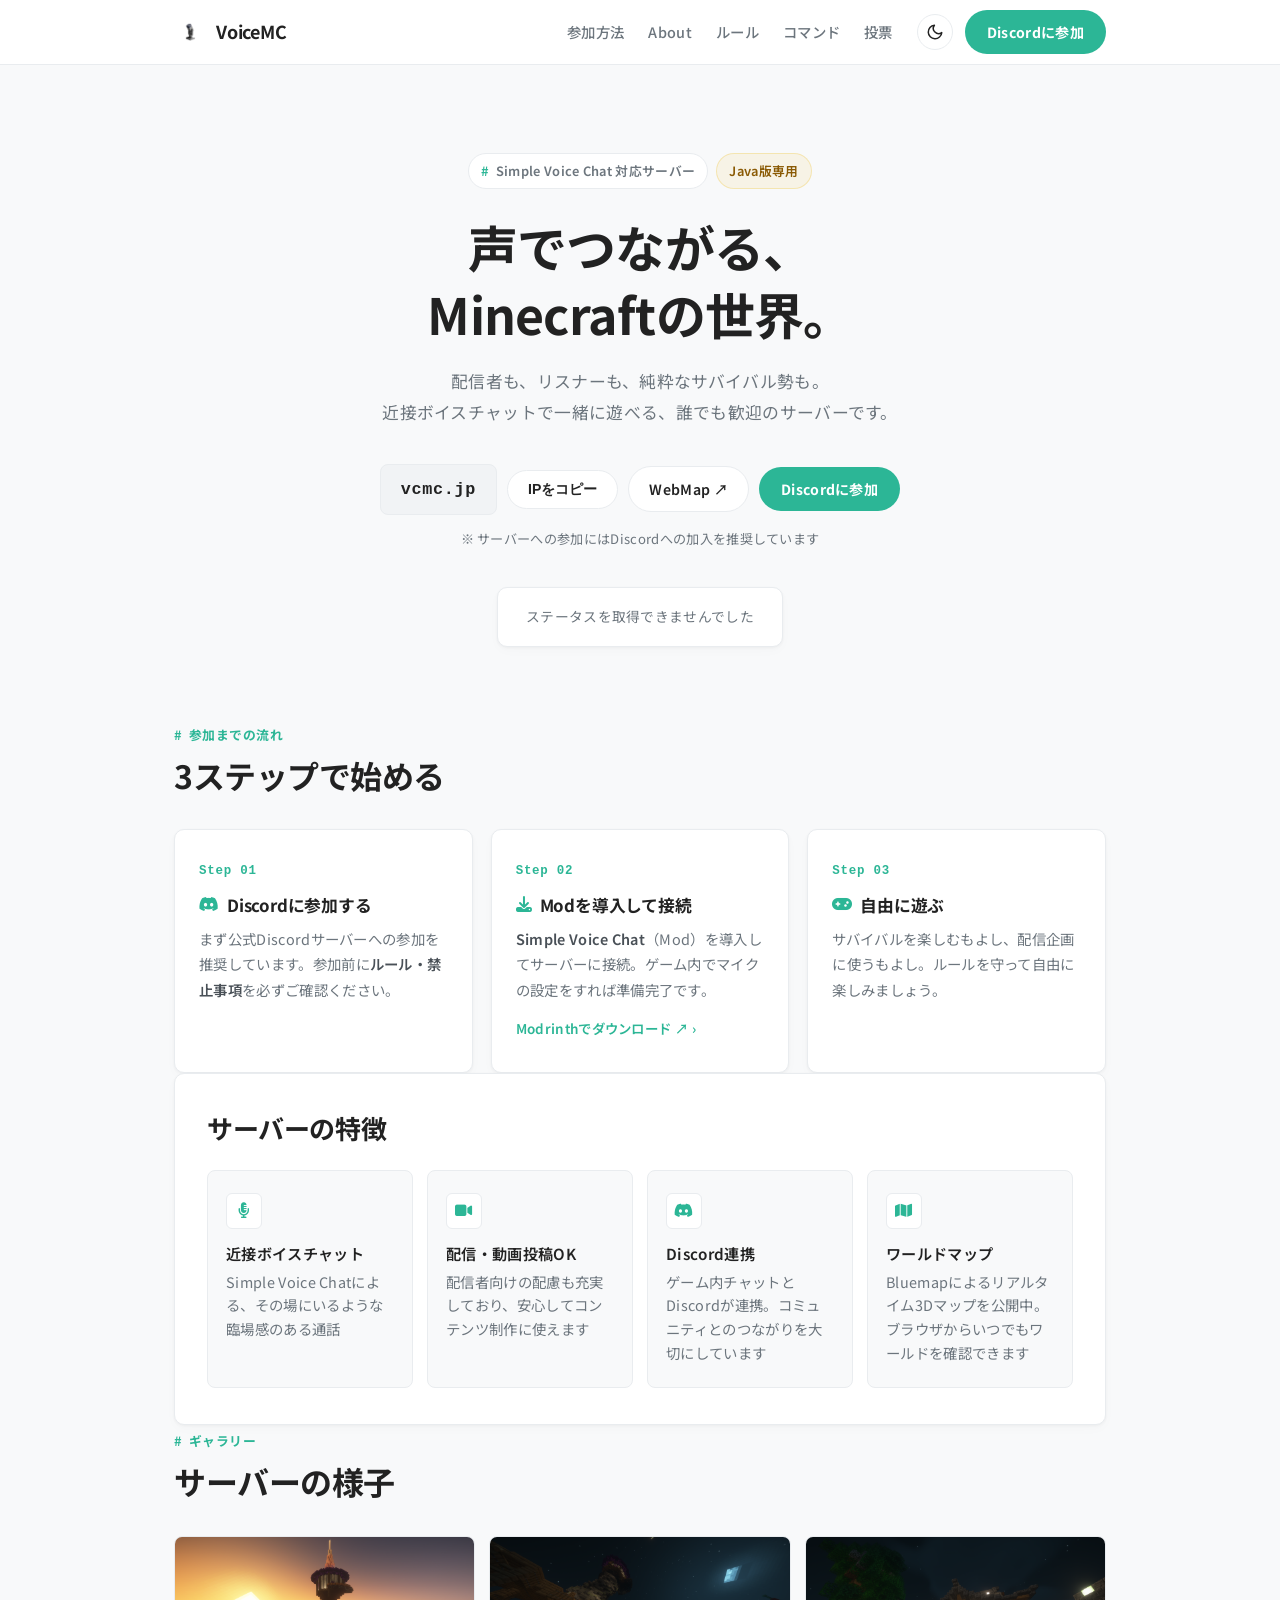
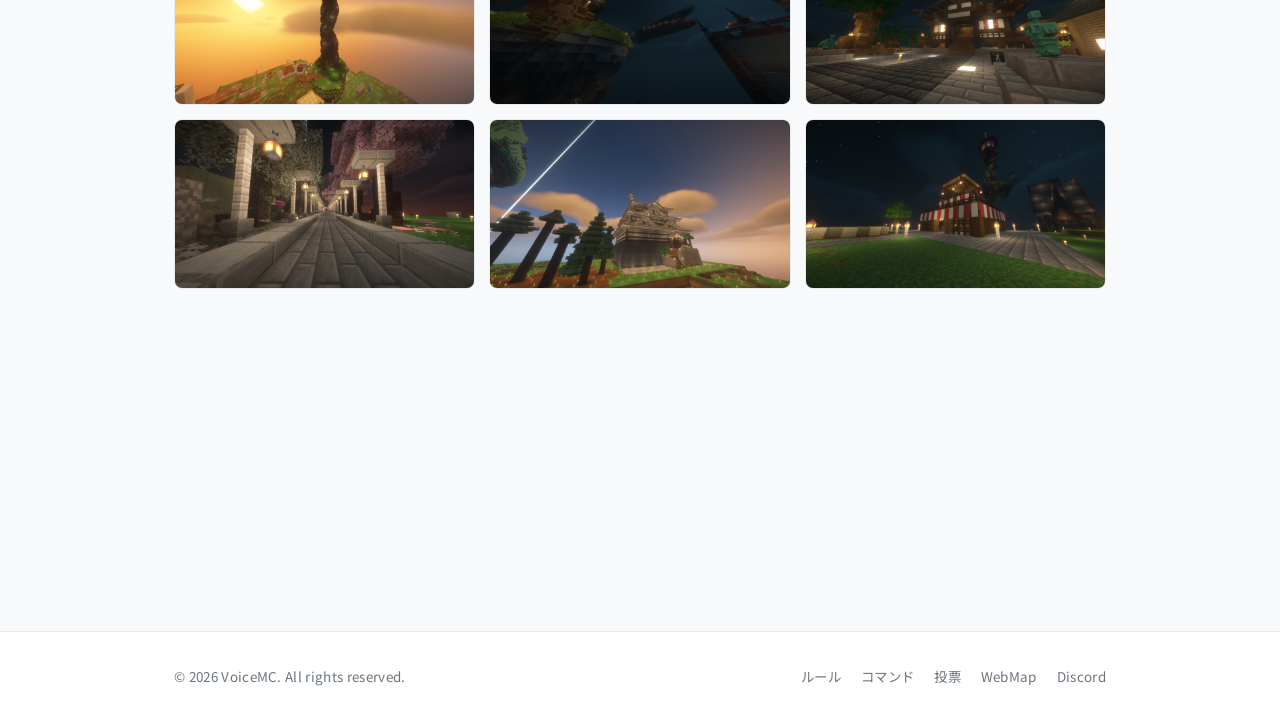
==== index.html @ ace9c57d "Remove target donation goal and expansion plan text from donation card" ====
<!doctype html>
<html lang="ja">
<head>
  <meta charset="utf-8" />
  <meta name="viewport" content="width=device-width, initial-scale=1" />
  <title>VoiceMC | 配信フレンドリーなボイスサーバー</title>
  <meta name="description" content="Simple Voice Chat対応のMinecraftサーバー。配信者もリスナーも、誰でも参加OK。近接ボイスチャットでわいわい遊ぼう。" />
  <meta property="og:title" content="VoiceMC | 配信フレンドリーなボイスサーバー" />
  <meta property="og:description" content="Simple Voice Chat対応のMinecraftサーバー。配信者もリスナーも、誰でも参加OK。近接ボイスチャットでわいわい遊ぼう。" />
  <meta property="og:type" content="website" />
  <meta property="og:url" content="https://vcmc.jp/" />
  <meta property="og:site_name" content="VoiceMC" />
  <meta property="og:locale" content="ja_JP" />
  <meta name="twitter:card" content="summary" />
  <meta name="theme-color" content="#fff" />
  <link rel="icon" type="image/png" href="images/icon.png" />
  <script>
    (function() {
      const saved = localStorage.getItem('theme');
      const auto = window.matchMedia('(prefers-color-scheme: dark)').matches ? 'dark' : 'light';
      document.documentElement.setAttribute('data-theme', saved || auto);
    })();
  </script>
  <link rel="preconnect" href="https://fonts.googleapis.com">
  <link rel="preconnect" href="https://fonts.gstatic.com" crossorigin>
  <link href="https://fonts.googleapis.com/css2?family=Lato:wght@400;700;900&family=Noto+Sans+JP:wght@400;500;700;900&family=Poppins:wght@600;700&display=swap" rel="stylesheet">
  <link rel="stylesheet" href="https://cdnjs.cloudflare.com/ajax/libs/font-awesome/6.5.2/css/all.min.css" integrity="sha512-SnH5WK+bZxgPHs44uWIX+LLJAJ9/2PkPKZ5QiAj6Ta86w+fsb2TkcmfRyVX3pBnMFcV7oQPJkl9QevSCWr3W6A==" crossorigin="anonymous" referrerpolicy="no-referrer" />
  <link rel="stylesheet" href="style.css" />
  <script src="main.js" defer></script>
</head>
<body>
  <header>
    <div class="container nav">
      <a class="brand" href="#top">
        <img class="logo" src="images/icon.png" alt="VoiceMC logo">
        <span>VoiceMC</span>
      </a>
      <nav>
        <ul class="nav-links" id="nav-links">
          <li><a href="index.html#how-to">参加方法</a></li>
          <li><a href="index.html#features">About</a></li>
          <li><a href="rules.html">ルール</a></li>
          <li><a href="commands.html">コマンド</a></li>
          <li><a href="vote.html">投票</a></li>
          <li class="nav-mobile-discord" style="display:none">
            <a class="btn-primary" href="https://discord.gg/UC7Zgvkps8" target="_blank" rel="noopener">Discordに参加</a>
          </li>
        </ul>
      </nav>
      <div class="nav-right">
        <button class="hamburger" id="hamburger" aria-label="メニューを開く" aria-expanded="false">
          <span></span><span></span><span></span>
        </button>
        <button class="theme-toggle" id="theme-toggle" aria-label="テーマを切り替え">
          <svg class="icon-light" width="18" height="18" viewBox="0 0 24 24" fill="none" stroke="currentColor" stroke-width="2" stroke-linecap="round" stroke-linejoin="round"><path d="M21 12.79A9 9 0 1 1 11.21 3 7 7 0 0 0 21 12.79z"/></svg>
          <svg class="icon-dark" width="18" height="18" viewBox="0 0 24 24" fill="none" stroke="currentColor" stroke-width="2" stroke-linecap="round" stroke-linejoin="round"><circle cx="12" cy="12" r="5"/><line x1="12" y1="1" x2="12" y2="3"/><line x1="12" y1="21" x2="12" y2="23"/><line x1="4.22" y1="4.22" x2="5.64" y2="5.64"/><line x1="18.36" y1="18.36" x2="19.78" y2="19.78"/><line x1="1" y1="12" x2="3" y2="12"/><line x1="21" y1="12" x2="23" y2="12"/><line x1="4.22" y1="19.78" x2="5.64" y2="18.36"/><line x1="18.36" y1="5.64" x2="19.78" y2="4.22"/></svg>
        </button>
        <a class="btn-primary" href="https://discord.gg/UC7Zgvkps8" target="_blank" rel="noopener">Discordに参加</a>
      </div>
    </div>
  </header>

  <main id="top">
    <section class="hero container">
      <div class="hero-badges reveal">
        <span class="tag">Simple Voice Chat 対応サーバー</span>
        <span class="badge-java">Java版専用</span>
      </div>
      <h1 class="reveal reveal-delay-1">声でつながる、<br>Minecraftの世界。</h1>
      <p class="reveal reveal-delay-2">配信者も、リスナーも、純粋なサバイバル勢も。<br>近接ボイスチャットで一緒に遊べる、誰でも歓迎のサーバーです。</p>

      <div class="ip-row reveal reveal-delay-3">
        <span class="ip-code" id="server-ip">vcmc.jp</span>
        <button class="btn-ghost" onclick="copyIP(this)">IPをコピー</button>
        <a class="btn-ghost" href="https://map.vcmc.jp/" target="_blank" rel="noopener">WebMap ↗</a>
        <a class="btn-primary" href="https://discord.gg/UC7Zgvkps8" target="_blank" rel="noopener">Discordに参加</a>
      </div>
      <span class="notice reveal">※ サーバーへの参加にはDiscordへの加入を推奨しています</span>

      <div class="reveal">
        <div class="status-card" id="status-card">
          <span class="status-loading">ステータスを取得中...</span>
        </div>
      </div>
    </section>

    <section class="container" id="how-to">
      <div class="section-label reveal">参加までの流れ</div>
      <div class="section-title reveal">3ステップで始める</div>
      <div class="steps">
        <div class="step reveal">
          <span class="step-num">Step 01</span>
          <h3><i class="fa-brands fa-discord" aria-hidden="true"></i> Discordに参加する</h3>
          <p>まず公式Discordサーバーへの参加を推奨しています。参加前に<a href="rules.html"><b>ルール・禁止事項</b></a>を必ずご確認ください。</p>
        </div>
        <div class="step reveal reveal-delay-1">
          <span class="step-num">Step 02</span>
          <h3><i class="fa-solid fa-download" aria-hidden="true"></i> Modを導入して接続</h3>
          <p><b>Simple Voice Chat</b>（Mod）を導入してサーバーに接続。ゲーム内でマイクの設定をすれば準備完了です。</p>
          <a href="https://modrinth.com/plugin/simple-voice-chat" target="_blank" rel="noopener" class="step-link chevron-link">Modrinthでダウンロード ↗</a>
        </div>
        <div class="step reveal reveal-delay-2">
          <span class="step-num">Step 03</span>
          <h3><i class="fa-solid fa-gamepad" aria-hidden="true"></i> 自由に遊ぶ</h3>
          <p>サバイバルを楽しむもよし、配信企画に使うもよし。ルールを守って自由に楽しみましょう。</p>
        </div>
      </div>
    </section>

    <section class="container" id="features">
      <div class="feature-card reveal">
        <h2>サーバーの特徴</h2>
        <ul class="feature-list">
          <li class="feature-card">
            <span class="feature-icon"><i class="fa-solid fa-microphone-lines" aria-hidden="true"></i></span>
            <div><b>近接ボイスチャット</b>Simple Voice Chatによる、その場にいるような臨場感のある通話</div>
          </li>
          <li class="feature-card">
            <span class="feature-icon"><i class="fa-solid fa-video" aria-hidden="true"></i></span>
            <div><b>配信・動画投稿OK</b>配信者向けの配慮も充実しており、安心してコンテンツ制作に使えます</div>
          </li>
          <li class="feature-card">
            <span class="feature-icon"><i class="fa-brands fa-discord" aria-hidden="true"></i></span>
            <div><b>Discord連携</b>ゲーム内チャットとDiscordが連携。コミュニティとのつながりを大切にしています</div>
          </li>
          <li class="feature-card">
            <span class="feature-icon"><i class="fa-solid fa-map" aria-hidden="true"></i></span>
            <div><b><a href="https://map.vcmc.jp/" target="_blank" rel="noopener" style="color:inherit">ワールドマップ</a></b>Bluemapによるリアルタイム3Dマップを公開中。ブラウザからいつでもワールドを確認できます</div>
          </li>
        </ul>
      </div>
    </section>

    <section class="container" id="gallery">
      <div class="section-label reveal">ギャラリー</div>
      <div class="section-title reveal">サーバーの様子</div>
      <div class="gallery-grid reveal" id="screenshot-grid"></div>
    </section>

    <section class="container" id="support">
      <div class="cta-strip reveal">
        <div>
          <h3>お問い合わせ・サポート</h3>
          <p><b>一般的なサポート</b>は公式Discordのスレッドへどうぞ。</p>
          <p><b>個人的なサポート</b>（座標や個人情報を含む内容、異議申し立てなど）は Discord の <b>@ShusakuNamiki</b> へDMをお願いします。</p>
        </div>
        <a class="btn-primary" href="https://discord.gg/UC7Zgvkps8" target="_blank" rel="noopener">Discordに参加</a>
      </div>
      <div class="donation-card reveal">
        <div>
          <h3>寄付について</h3>
          <p>ご支援いただける方はDiscordで <b style="color:var(--ink)">@ShusakuNamiki</b> にDMをお願いします。</p>
        </div>
      </div>
    </section>
  </main>

  <footer>
    <div class="container footer-bar">
      <div class="footer-copy">© <span id="y"></span> VoiceMC. All rights reserved.</div>
      <div class="footer-nav">
        <a href="rules.html">ルール</a>
        <a href="commands.html">コマンド</a>
        <a href="vote.html">投票</a>
        <a href="https://map.vcmc.jp/" target="_blank" rel="noopener">WebMap</a>
        <a href="https://discord.gg/UC7Zgvkps8" target="_blank" rel="noopener">Discord</a>
      </div>
    </div>
  </footer>

  <div class="affiliate-widget">
    <script async src="https://ar-cdn.net/widget/v1.js" data-site-id="4419c05a-5fcf-4164-873a-0ee32c42ae98" data-variant="carousel"></script>
  </div>

  <!-- イースターエッグ モーダル -->
  <div class="egg-modal" id="egg-modal">
    <div class="egg-box">
      <p>？？？</p>
      <input class="egg-input" id="egg-input" type="text" autocomplete="off" spellcheck="false" placeholder="キーワードを入力..." />
      <div class="egg-error" id="egg-error"></div>
      <button class="btn-primary" style="width:100%;justify-content:center" onclick="eggSubmit()">開く</button>
    </div>
  </div>

  <!-- ライトボックス -->
  <div class="lightbox" id="lightbox" role="dialog" aria-modal="true" aria-label="画像ビューワー">
    <button class="lightbox-close" id="lightbox-close" aria-label="閉じる">
      <svg width="16" height="16" viewBox="0 0 24 24" fill="none" stroke="currentColor" stroke-width="2.5" stroke-linecap="round"><line x1="18" y1="6" x2="6" y2="18"/><line x1="6" y1="6" x2="18" y2="18"/></svg>
    </button>
    <button class="lightbox-prev" id="lightbox-prev" aria-label="前の画像">
      <svg width="18" height="18" viewBox="0 0 24 24" fill="none" stroke="currentColor" stroke-width="2.5" stroke-linecap="round"><polyline points="15 18 9 12 15 6"/></svg>
    </button>
    <img class="lightbox-img" id="lightbox-img" src="" alt="" />
    <button class="lightbox-next" id="lightbox-next" aria-label="次の画像">
      <svg width="18" height="18" viewBox="0 0 24 24" fill="none" stroke="currentColor" stroke-width="2.5" stroke-linecap="round"><polyline points="9 18 15 12 9 6"/></svg>
    </button>
    <div class="lightbox-counter" id="lightbox-counter"></div>
  </div>

  <!-- ページトップへ戻るボタン -->
  <button class="back-to-top" id="back-to-top" aria-label="ページトップへ">
    <svg width="16" height="16" viewBox="0 0 24 24" fill="none" stroke="currentColor" stroke-width="2.5" stroke-linecap="round" stroke-linejoin="round"><polyline points="18 15 12 9 6 15"/></svg>
  </button>

  <script>
    // ── IPコピー ──
    function copyIP(btn) {
      const text = document.getElementById('server-ip').textContent.trim();
      navigator.clipboard.writeText(text).then(() => {
        const orig = btn.textContent;
        btn.textContent = 'コピーしました';
        btn.style.background = 'var(--brand-dim)';
        btn.style.borderColor = 'var(--brand)';
        setTimeout(() => {
          btn.textContent = orig;
          btn.style.background = '';
          btn.style.borderColor = '';
        }, 2000);
      }).catch(() => {
        prompt('手動でコピーしてください', text);
      });
    }

    // ── リアルタイムサーバーステータス ──
    async function fetchServerStatus() {
      const card = document.getElementById('status-card');
      try {
        const res = await fetch('https://api.mcsrvstat.us/3/vcmc.jp');
        const data = await res.json();

        if (data.online) {
          const playersOnline = data.players?.online ?? 0;
          const playersMax    = data.players?.max    ?? 0;
          const version = '26.3';
          card.innerHTML = `
            <div class="status-indicator">
              <span class="status-dot online"></span>
              <span>オンライン</span>
            </div>
            <div class="status-divider"></div>
            <div class="status-stat">
              <div class="status-stat-value">${playersOnline} <span style="font-size:0.8em;color:var(--muted)">/ ${playersMax}</span></div>
              <div class="status-stat-label">接続中のプレイヤー</div>
            </div>
            ${version ? `<div class="status-divider"></div>
            <div class="status-stat">
              <div class="status-stat-value" style="font-size:1rem">${version}</div>
              <div class="status-stat-label">バージョン</div>
            </div>` : ''}
          `;
        } else {
          card.innerHTML = `
            <div class="status-indicator">
              <span class="status-dot offline"></span>
              <span style="color:var(--muted)">現在オフラインです</span>
            </div>
          `;
        }
      } catch {
        card.innerHTML = `<span class="status-loading">ステータスを取得できませんでした</span>`;
      }
    }

    fetchServerStatus();
    // 60秒ごとに自動更新
    setInterval(fetchServerStatus, 60_000);

    // ── ギャラリー ──
    // 画像を追加する場合は images/ フォルダに画像を置き、ファイル名を配列に追加してください
    const galleryImages = [
      'images/2026-03-21_13.42.08.png',
      'images/2026-03-21_13.46.04.png',
      'images/2026-03-21_13.46.25.png',
      'images/2026-03-21_13.47.37.png',
      'images/2026-03-21_13.49.04.png',
      'images/2026-03-21_13.49.28.png',
      'images/2026-03-21_13.49.29.png',
      'images/2026-03-21_13.49.43.png',
      'images/2026-03-21_13.49.47.png',
      'images/2026-03-21_13.50.12.png',
      'images/2026-03-21_13.55.42.png',
      'images/ｓ.png',
    ];

    let lbImages = [];
    let lbCurrent = 0;

    // 動的に追加する要素用のフェードイン（main.js は初期描画時の要素のみ監視するため）
    const galleryObserver = new IntersectionObserver(
      (entries) => {
        entries.forEach(entry => {
          if (entry.isIntersecting) {
            entry.target.classList.add('visible');
            galleryObserver.unobserve(entry.target);
          }
        });
      },
      { threshold: 0.12 }
    );

    (function renderGallery() {
      const grid = document.getElementById('screenshot-grid');
      if (!galleryImages.length) {
        grid.innerHTML = '<p class="gallery-empty">スクリーンショットは近日公開予定です。</p>';
        return;
      }
      lbImages = [...galleryImages].sort(() => Math.random() - 0.5).slice(0, 6);
      lbImages.forEach((src, i) => {
        const img = document.createElement('img');
        img.src = src;
        img.alt = `サーバースクリーンショット ${i + 1}`;
        img.className = 'gallery-img reveal';
        img.loading = 'lazy';
        img.addEventListener('click', () => openLightbox(i));
        grid.appendChild(img);
        galleryObserver.observe(img);
      });
    })();

    // ── ライトボックス ──
    const lightbox  = document.getElementById('lightbox');
    const lbImg     = document.getElementById('lightbox-img');
    const lbCounter = document.getElementById('lightbox-counter');

    function openLightbox(index) {
      lbCurrent = index;
      lbImg.src = lbImages[index];
      lbImg.alt = `サーバースクリーンショット ${index + 1}`;
      lbCounter.textContent = `${index + 1} / ${lbImages.length}`;
      lightbox.classList.add('is-open');
      document.body.style.overflow = 'hidden';
    }
    function closeLightbox() {
      lightbox.classList.remove('is-open');
      document.body.style.overflow = '';
    }
    function lbNext() { openLightbox((lbCurrent + 1) % lbImages.length); }
    function lbPrev() { openLightbox((lbCurrent - 1 + lbImages.length) % lbImages.length); }

    document.getElementById('lightbox-close').addEventListener('click', closeLightbox);
    document.getElementById('lightbox-next').addEventListener('click', lbNext);
    document.getElementById('lightbox-prev').addEventListener('click', lbPrev);
    lightbox.addEventListener('click', e => { if (e.target === lightbox) closeLightbox(); });
    document.addEventListener('keydown', e => {
      if (!lightbox.classList.contains('is-open')) return;
      if (e.key === 'Escape')     closeLightbox();
      if (e.key === 'ArrowRight') lbNext();
      if (e.key === 'ArrowLeft')  lbPrev();
    });

    // ── イースターエッグ ──
    const XIAOMI_URLS = [
      'https://www.bilibili.com/video/BV1acRGYAEKb/?spm_id_from=333.337.search-card.all.click&vd_source=64d1fd2fff30f436a4c41b275b1b6192',
      'https://www.bilibili.com/video/BV1es411D7sW/?spm_id_from=333.337.search-card.all.click&vd_source=64d1fd2fff30f436a4c41b275b1b6192',
      'https://www.bilibili.com/video/BV1Yq421w7k6/?spm_id_from=333.337.search-card.all.click&vd_source=64d1fd2fff30f436a4c41b275b1b6192',
    ];
    const HUAWEI_URL = 'https://www.bilibili.com/video/BV1wu4y1y7Hz?spm_id_from=333.788.player.player_end_recommend_autoplay&vd_source=64d1fd2fff30f436a4c41b275b1b6192&trackid=web_related_0.router-related-2589621-z4htq.1780197891381.356';
    const HAJIMI_URL = 'https://www.bilibili.com/video/BV1sdaHzTEe7/?spm_id_from=333.337.search-card.all.click&vd_source=64d1fd2fff30f436a4c41b275b1b6192';
    const NICONICO_URL = 'https://www.bilibili.com/video/BV1m53MeREq7/?spm_id_from=333.337.search-card.all.click&vd_source=64d1fd2fff30f436a4c41b275b1b6192';

    // ロゴ5連打でモーダルを開く
    let eggClickCount = 0;
    let eggClickTimer = null;
    document.querySelector('.brand').addEventListener('click', e => {
      e.preventDefault();
      eggClickCount++;
      clearTimeout(eggClickTimer);
      eggClickTimer = setTimeout(() => { eggClickCount = 0; }, 2000);
      if (eggClickCount >= 5) {
        eggClickCount = 0;
        clearTimeout(eggClickTimer);
        openEggModal();
      }
    });

    function openEggModal() {
      document.getElementById('egg-modal').classList.add('is-open');
      document.getElementById('egg-input').value = '';
      document.getElementById('egg-error').textContent = '';
      setTimeout(() => document.getElementById('egg-input').focus(), 50);
      document.body.style.overflow = 'hidden';
    }
    function closeEggModal() {
      document.getElementById('egg-modal').classList.remove('is-open');
      document.body.style.overflow = '';
    }
    function eggSubmit() {
      const val = document.getElementById('egg-input').value.trim().toLowerCase();
      if (val === 'xiaomi') {
        closeEggModal();
        window.open(XIAOMI_URLS[Math.floor(Math.random() * XIAOMI_URLS.length)], '_blank', 'noopener,noreferrer');
      } else if (val === 'huawei') {
        closeEggModal();
        window.open(HUAWEI_URL, '_blank', 'noopener,noreferrer');
      } else if (val === 'hajimi') {
        closeEggModal();
        window.open(HAJIMI_URL, '_blank', 'noopener,noreferrer');
      } else if (val === '810' || val === '114514') {
        closeEggModal();
        window.open(NICONICO_URL, '_blank', 'noopener,noreferrer');
      } else {
        document.getElementById('egg-error').textContent = '違います';
      }
    }
    document.getElementById('egg-input').addEventListener('keydown', e => {
      if (e.key === 'Enter') eggSubmit();
      if (e.key === 'Escape') closeEggModal();
    });
    document.getElementById('egg-modal').addEventListener('click', e => {
      if (e.target === document.getElementById('egg-modal')) closeEggModal();
    });
  </script>

</body>
</html>
---- style.css ----
/* ==========================================================================
   VoiceMC 共通スタイルシート（note.com 風リデザイン）
   全ページ（index / commands / rules / vote / 404）で共有。
   ========================================================================== */

/* ── Design tokens（note.com 風） ──────────────────────────────────────── */
:root {
  --bg: #f8f9fa;
  --bg-alt: #ffffff;
  --surface: #ffffff;
  --ink: #222222;
  --ink-secondary: #495057;
  --muted: #6c757d;
  --muted-light: #adb5bd;
  --brand: #2cb696;
  --brand-hover: #249a7f;
  --brand-dim: rgba(44, 182, 150, 0.08);
  --border: #e9ecef;
  --border-subtle: #f1f3f5;
  --code-bg: #f1f3f5;
  --code-fg: #1f8a70;
  --header-bg: rgba(255, 255, 255, 0.94);
  --shadow: 0 1px 3px rgba(0, 0, 0, 0.04), 0 4px 12px rgba(0, 0, 0, 0.02);
  --shadow-hover: 0 4px 16px rgba(0, 0, 0, 0.08);
  --radius: 10px;
}

[data-theme="dark"] {
  --bg: #18191c;
  --bg-alt: #22242a;
  --surface: #22242a;
  --ink: #f1f3f5;
  --ink-secondary: #dee2e6;
  --muted: #9aa0a6;
  --muted-light: #6c757d;
  --brand: #34d399;
  --brand-hover: #2cb696;
  --brand-dim: rgba(52, 211, 153, 0.12);
  --border: rgba(255, 255, 255, 0.1);
  --border-subtle: rgba(255, 255, 255, 0.06);
  --code-bg: #151619;
  --code-fg: #6ee7b7;
  --header-bg: rgba(24, 25, 28, 0.94);
  --shadow: 0 2px 10px rgba(0, 0, 0, 0.35);
  --shadow-hover: 0 4px 18px rgba(0, 0, 0, 0.5);
}

[data-theme="dark"] .tag,
[data-theme="dark"] .points-note,
[data-theme="dark"] .reward-badge,
[data-theme="dark"] .shop-cmd-chip,
[data-theme="dark"] .shop-step-num {
  border-color: rgba(52, 211, 153, 0.22);
}
[data-theme="dark"] .vote-site-card:hover { border-color: rgba(52, 211, 153, 0.4); }
[data-theme="dark"] .reward-card { border-color: rgba(52, 211, 153, 0.28); }
[data-theme="dark"] .badge-java { color: #facc15; }

/* ── Base ──────────────────────────────────────────────────────────────── */
*, *::before, *::after { box-sizing: border-box; margin: 0; padding: 0; }

html { scroll-behavior: smooth; }

body {
  background: var(--bg);
  color: var(--ink);
  font-family: -apple-system, BlinkMacSystemFont, "Segoe UI", Roboto, "Hiragino Sans", "Hiragino Kaku Gothic ProN", "Yu Gothic Medium", "Noto Sans JP", sans-serif;
  font-size: 16px;
  font-weight: 400;
  line-height: 1.85;
  letter-spacing: 0.02em;
  -webkit-font-smoothing: antialiased;
  overflow-x: hidden;
}

h1, h2, h3, h4, h5, h6 {
  font-family: -apple-system, BlinkMacSystemFont, "Segoe UI", Roboto, "Hiragino Sans", "Hiragino Kaku Gothic ProN", "Noto Sans JP", sans-serif;
  font-weight: 700;
  color: var(--ink);
  line-height: 1.35;
  letter-spacing: -0.01em;
}

a { color: var(--brand); text-decoration: none; transition: color 0.15s, opacity 0.15s; }
a:hover { color: var(--brand-hover); }

.container { max-width: 980px; margin: 0 auto; padding: 0 24px; }

a:focus-visible,
button:focus-visible,
.tab-btn:focus-visible {
  outline: 2px solid var(--brand);
  outline-offset: 2px;
}

/* ── Header ────────────────────────────────────────────────────────────── */
header {
  position: sticky;
  top: 0;
  z-index: 100;
  background: var(--header-bg);
  border-bottom: 1px solid var(--border);
  backdrop-filter: saturate(180%) blur(16px);
  -webkit-backdrop-filter: saturate(180%) blur(16px);
}
.nav {
  display: flex;
  align-items: center;
  justify-content: flex-start;
  height: 64px;
  gap: 24px;
}
.nav > nav { margin-left: auto; }
.brand {
  display: inline-flex;
  align-items: center;
  gap: 10px;
  font-weight: 700;
  font-size: 1.12rem;
  color: var(--ink);
  letter-spacing: -0.01em;
  flex-shrink: 0;
}
.brand:hover { color: var(--ink); }
.logo {
  width: 32px;
  height: 32px;
  border-radius: 6px;
  object-fit: contain;
  flex-shrink: 0;
}
.nav-links {
  display: flex;
  align-items: center;
  gap: 24px;
  list-style: none;
}
.nav-links a {
  color: var(--muted);
  font-size: 0.9rem;
  font-weight: 500;
  transition: color 0.15s;
  padding: 4px 0;
  position: relative;
}
.nav-links a:hover,
.nav-links a.current {
  color: var(--ink);
}
.nav-links a.current {
  font-weight: 700;
  color: var(--brand);
}
.nav-links a.current::after {
  content: "";
  position: absolute;
  left: 0;
  right: 0;
  bottom: -4px;
  height: 2px;
  background: var(--brand);
  border-radius: 2px;
}
.nav-right {
  display: flex;
  align-items: center;
  gap: 12px;
  flex-shrink: 0;
}

.theme-toggle {
  display: inline-flex;
  align-items: center;
  justify-content: center;
  width: 36px;
  height: 36px;
  border-radius: 50%;
  border: 1px solid var(--border);
  background: var(--surface);
  color: var(--ink);
  cursor: pointer;
  transition: background 0.15s, border-color 0.15s;
}
.theme-toggle:hover { background: var(--border-subtle); }
.theme-toggle svg { display: none; width: 18px; height: 18px; }
.theme-toggle .icon-light { display: block; }
[data-theme="dark"] .theme-toggle .icon-light { display: none; }
[data-theme="dark"] .theme-toggle .icon-dark { display: block; }

/* ── Hamburger ── */
.hamburger {
  display: none;
  flex-direction: column;
  justify-content: center;
  gap: 5px;
  background: none;
  border: 1px solid var(--border);
  border-radius: 6px;
  cursor: pointer;
  padding: 7px 8px;
  width: 36px;
  height: 36px;
}
.hamburger span {
  display: block;
  width: 18px;
  height: 1.5px;
  background: var(--ink);
  border-radius: 2px;
  transition: transform 0.25s, opacity 0.25s;
}
.hamburger[aria-expanded="true"] span:nth-child(1) { transform: translateY(6.5px) rotate(45deg); }
.hamburger[aria-expanded="true"] span:nth-child(2) { opacity: 0; transform: scaleX(0); }
.hamburger[aria-expanded="true"] span:nth-child(3) { transform: translateY(-6.5px) rotate(-45deg); }

/* ── Buttons（note風ピルボタン） ──────────────────────────────────────── */
.btn-primary {
  display: inline-flex;
  align-items: center;
  justify-content: center;
  gap: 6px;
  padding: 9px 22px;
  border-radius: 999px;
  background: var(--brand);
  color: #fff;
  font-size: 0.88rem;
  font-weight: 700;
  transition: background 0.15s, opacity 0.15s;
  white-space: nowrap;
  border: none;
  cursor: pointer;
}
.btn-primary:hover { background: var(--brand-hover); color: #fff; }

.btn-ghost {
  display: inline-flex;
  align-items: center;
  justify-content: center;
  gap: 6px;
  padding: 9px 20px;
  border-radius: 999px;
  background: var(--surface);
  color: var(--ink);
  font-size: 0.88rem;
  font-weight: 600;
  border: 1px solid var(--border);
  cursor: pointer;
  transition: background 0.15s, border-color 0.15s, color 0.15s;
  white-space: nowrap;
}
.btn-ghost:hover {
  background: var(--border-subtle);
  border-color: var(--brand);
  color: var(--brand);
}

.btn-vote {
  display: inline-flex;
  align-items: center;
  justify-content: center;
  gap: 6px;
  padding: 10px 18px;
  border-radius: 8px;
  background: var(--brand);
  color: #fff;
  font-size: 0.875rem;
  font-weight: 700;
  transition: background 0.15s;
  white-space: nowrap;
  width: 100%;
}
.btn-vote:hover { background: var(--brand-hover); color: #fff; }

.chevron-link {
  color: var(--brand);
  font-weight: 600;
}
.chevron-link::after {
  content: '›';
  margin-left: 4px;
  display: inline-block;
  transition: transform 0.15s;
}
.chevron-link:hover::after { transform: translateX(2px); }

/* ── Reveal ────────────────────────────────────────────────────────────── */
.reveal {
  opacity: 0;
  transform: translateY(16px);
  transition: opacity 0.5s cubic-bezier(0.16, 1, 0.3, 1),
              transform 0.5s cubic-bezier(0.16, 1, 0.3, 1);
}
.reveal.visible {
  opacity: 1;
  transform: translateY(0);
}
.reveal-delay-1 { transition-delay: 0.08s; }
.reveal-delay-2 { transition-delay: 0.16s; }
.reveal-delay-3 { transition-delay: 0.24s; }

/* ── Hero（トップページ） ─────────────────────────────────────────────── */
.hero {
  padding: 88px 0 72px;
  text-align: center;
}
.hero-badges {
  display: flex;
  gap: 8px;
  justify-content: center;
  flex-wrap: wrap;
  margin-bottom: 24px;
}
.tag {
  display: inline-flex;
  align-items: center;
  gap: 6px;
  padding: 5px 12px;
  border-radius: 999px;
  background: var(--surface);
  border: 1px solid var(--border);
  color: var(--muted);
  font-size: 0.8rem;
  font-weight: 600;
}
.tag::before {
  content: "#";
  color: var(--brand);
  font-weight: 700;
}
.badge-java {
  display: inline-flex;
  align-items: center;
  padding: 5px 12px;
  border-radius: 999px;
  background: rgba(234, 179, 8, 0.08);
  border: 1px solid rgba(234, 179, 8, 0.24);
  color: #8a5a04;
  font-size: 0.8rem;
  font-weight: 600;
}
.hero h1 {
  font-size: clamp(32px, 5vw, 50px);
  font-weight: 700;
  line-height: 1.35;
  letter-spacing: -0.015em;
  margin-bottom: 18px;
  color: var(--ink);
}
.hero p {
  color: var(--muted);
  font-size: 1.05rem;
  max-width: 560px;
  margin: 0 auto 36px;
  line-height: 1.85;
}

/* ── IP エリア ─────────────────────────────────────────────────────────── */
.ip-row {
  display: flex;
  align-items: center;
  justify-content: center;
  gap: 10px;
  flex-wrap: wrap;
  margin-bottom: 12px;
}
.ip-code {
  font-family: ui-monospace, "SF Mono", Menlo, monospace;
  font-size: 1.05rem;
  font-weight: 600;
  letter-spacing: 0.04em;
  padding: 9px 20px;
  background: var(--code-bg);
  border: 1px solid var(--border);
  border-radius: 8px;
  user-select: all;
  color: var(--ink);
}
.notice {
  font-size: 0.82rem;
  color: var(--muted);
  margin-top: 8px;
  display: block;
}

/* ── Server status card（note埋め込み風カード） ────────────────────────── */
.status-card {
  display: inline-flex;
  align-items: center;
  gap: 24px;
  margin-top: 36px;
  padding: 16px 28px;
  background: var(--surface);
  border: 1px solid var(--border);
  border-radius: var(--radius);
  box-shadow: var(--shadow);
  flex-wrap: wrap;
  justify-content: center;
}
.status-indicator {
  display: flex;
  align-items: center;
  gap: 8px;
  font-size: 0.88rem;
  font-weight: 600;
}
.status-dot {
  width: 8px;
  height: 8px;
  border-radius: 50%;
  background: var(--muted-light);
  flex-shrink: 0;
}
.status-dot.online {
  background: var(--brand);
  box-shadow: 0 0 0 3px rgba(44, 182, 150, 0.2);
}
.status-dot.offline { background: #ef4444; }
.status-divider {
  width: 1px;
  height: 24px;
  background: var(--border);
}
.status-stat { text-align: center; }
.status-stat-value {
  font-size: 1.25rem;
  font-weight: 700;
  letter-spacing: -0.02em;
  line-height: 1.1;
  margin-bottom: 2px;
  color: var(--ink);
}
.status-stat-label {
  font-size: 0.72rem;
  color: var(--muted);
  font-weight: 500;
}
.status-loading {
  color: var(--muted);
  font-size: 0.86rem;
}

/* ── Sections ──────────────────────────────────────────────────────────── */
section { padding: 80px 0; }
section + section { padding-top: 0; }

.section-label {
  font-size: 0.8rem;
  font-weight: 700;
  letter-spacing: 0.04em;
  color: var(--brand);
  margin-bottom: 8px;
  display: inline-flex;
  align-items: center;
  gap: 6px;
}
.section-label::before {
  content: "#";
  color: var(--brand);
  font-weight: 700;
}
.section-title {
  font-size: clamp(24px, 3.2vw, 32px);
  font-weight: 700;
  letter-spacing: -0.015em;
  line-height: 1.35;
  margin-bottom: 32px;
  color: var(--ink);
  position: relative;
}

/* ── Page hero（下層ページ見出し） ────────────────────────────────────── */
.page-hero { padding: 60px 0 12px; }
.page-hero h1 {
  font-size: clamp(28px, 4.2vw, 40px);
  font-weight: 700;
  letter-spacing: -0.015em;
  line-height: 1.3;
  margin-bottom: 10px;
  color: var(--ink);
}
.page-hero p { color: var(--muted); font-size: 0.95rem; margin-top: 4px; }

/* ── Steps（index：参加までの流れ） ───────────────────────────────────── */
.steps {
  display: grid;
  grid-template-columns: repeat(3, 1fr);
  gap: 18px;
}
.step {
  background: var(--surface);
  border: 1px solid var(--border);
  border-radius: var(--radius);
  box-shadow: var(--shadow);
  padding: 30px 24px;
}
.step-num {
  display: block;
  font-family: ui-monospace, "SF Mono", Menlo, monospace;
  color: var(--brand);
  font-size: 0.78rem;
  font-weight: 700;
  letter-spacing: 0.06em;
  margin-bottom: 10px;
}
.step h3 {
  font-size: 1.05rem;
  font-weight: 700;
  letter-spacing: -0.01em;
  margin-bottom: 10px;
  display: flex;
  align-items: center;
  gap: 8px;
}
.step h3 i { color: var(--brand); font-size: 0.95em; }
.step p {
  font-size: 0.9rem;
  color: var(--muted);
  line-height: 1.75;
}
.step p b { color: var(--ink-secondary); font-weight: 600; }
.step-link {
  display: inline-flex;
  align-items: center;
  margin-top: 14px;
  font-size: 0.84rem;
  font-weight: 600;
  color: var(--brand);
}

/* ── Feature card（index：特徴） ──────────────────────────────────────── */
.feature-card {
  background: var(--surface);
  border: 1px solid var(--border);
  border-radius: var(--radius);
  box-shadow: var(--shadow);
  padding: 36px 32px;
}
.feature-card h2 {
  font-size: clamp(20px, 2.6vw, 26px);
  font-weight: 700;
  letter-spacing: -0.015em;
  margin-bottom: 24px;
}
.feature-list {
  list-style: none;
  display: grid;
  grid-template-columns: repeat(4, 1fr);
  gap: 14px;
}
.feature-list > li,
.feature-list > .feature-card {
  display: flex;
  flex-direction: column;
  gap: 12px;
  padding: 22px 18px;
  background: var(--bg);
  border: 1px solid var(--border);
  border-radius: 8px;
  font-size: 0.9rem;
  color: var(--muted);
  line-height: 1.65;
  box-shadow: none;
}
.feature-list > li .feature-icon,
.feature-list > .feature-card .feature-icon {
  width: 36px;
  height: 36px;
  border-radius: 6px;
  background: var(--surface);
  border: 1px solid var(--border);
  color: var(--brand);
  display: inline-flex;
  align-items: center;
  justify-content: center;
  font-size: 0.95rem;
  flex-shrink: 0;
}
.feature-list > li b,
.feature-list > .feature-card b {
  color: var(--ink);
  font-weight: 600;
  display: block;
  margin-bottom: 4px;
  font-size: 0.95rem;
}

/* ── CTA / Donation ────────────────────────────────────────────────────── */
.cta-strip {
  background: var(--surface);
  border: 1px solid var(--border);
  border-radius: var(--radius);
  box-shadow: var(--shadow);
  padding: 34px;
  display: flex;
  align-items: center;
  justify-content: space-between;
  gap: 24px;
  flex-wrap: wrap;
}
.cta-strip h3 {
  font-size: 1.1rem;
  font-weight: 700;
  letter-spacing: -0.01em;
  margin-bottom: 6px;
}
.cta-strip p {
  font-size: 0.9rem;
  color: var(--muted);
  margin: 0;
}
.donation-card {
  background: var(--surface);
  border: 1px solid var(--border);
  border-left: 4px solid var(--brand);
  border-radius: var(--radius);
  padding: 26px 32px;
  margin-top: 16px;
  display: flex;
  align-items: center;
  justify-content: space-between;
  gap: 24px;
  flex-wrap: wrap;
}
.donation-card h3 { font-size: 1rem; font-weight: 700; letter-spacing: -0.01em; margin-bottom: 6px; }
.donation-card p { font-size: 0.88rem; color: var(--muted); line-height: 1.7; margin: 0; max-width: 680px; }
.donation-card b, .cta-strip b { color: var(--ink); }

/* ── Rules（rules.html） ──────────────────────────────────────────────── */
.rules-grid {
  display: grid;
  grid-template-columns: 1fr 1fr;
  gap: 20px;
  align-items: start;
}
.rule-card {
  background: var(--surface);
  border: 1px solid var(--border);
  border-radius: var(--radius);
  box-shadow: var(--shadow);
  padding: 32px 28px;
}
.rule-card-header {
  display: flex;
  align-items: center;
  gap: 10px;
  margin-bottom: 8px;
}
.rule-card-header h3 {
  font-size: 1.12rem;
  font-weight: 700;
  letter-spacing: -0.01em;
}
.rule-badge {
  display: inline-flex;
  align-items: center;
  justify-content: center;
  width: 28px;
  height: 28px;
  border-radius: 6px;
  font-size: 0.9rem;
  flex-shrink: 0;
}
.rule-badge--ban   { background: rgba(239, 68, 68, 0.1); color: #dc2626; }
.rule-badge--guide { background: var(--brand-dim); color: var(--brand); }
[data-theme="dark"] .rule-badge--ban { color: #f87171; }
.rule-desc {
  font-size: 0.85rem;
  color: var(--muted);
  margin-bottom: 22px;
  line-height: 1.65;
}
.rule-group { margin-bottom: 20px; }
.rule-group:last-child { margin-bottom: 0; }
.rule-group-label {
  font-size: 0.72rem;
  font-weight: 700;
  letter-spacing: 0.08em;
  text-transform: uppercase;
  color: var(--muted);
  margin-bottom: 8px;
  padding-bottom: 6px;
  border-bottom: 1px solid var(--border);
}
.rule-list {
  list-style: none;
  display: flex;
  flex-direction: column;
  gap: 8px;
}
.rule-list li {
  font-size: 0.88rem;
  color: var(--muted);
  line-height: 1.6;
  padding-left: 14px;
  position: relative;
}
.rule-list li b { color: var(--ink); font-weight: 600; }
.rule-list li::before {
  content: '';
  position: absolute;
  left: 0;
  top: 9px;
  width: 5px;
  height: 5px;
  border-radius: 50%;
}
.rule-card--ban   .rule-list li::before { background: #ef4444; }
.rule-card--guide .rule-list li::before { background: var(--brand); }
.rule-list li.rule-joke {
  color: var(--muted);
  opacity: 0.5;
  font-style: italic;
}

/* ── Commands（commands.html / index / vote 共通） ────────────────────── */
.cmd-panel-card {
  background: var(--surface);
  border: 1px solid var(--border);
  border-radius: var(--radius);
  box-shadow: var(--shadow);
  padding: 32px 28px;
}
.tabs {
  display: flex;
  gap: 6px;
  background: var(--border-subtle);
  border: 1px solid var(--border);
  border-radius: 999px;
  padding: 4px;
  margin-bottom: 24px;
  width: fit-content;
  flex-wrap: wrap;
}
.tab-btn {
  padding: 6px 16px;
  border-radius: 999px;
  border: none;
  background: transparent;
  color: var(--muted);
  font-size: 0.85rem;
  font-weight: 600;
  cursor: pointer;
  transition: background 0.15s, color 0.15s;
  white-space: nowrap;
}
.tab-btn:hover { color: var(--ink); }
.tab-btn.active {
  background: var(--surface);
  color: var(--brand);
  box-shadow: 0 1px 3px rgba(0, 0, 0, 0.08);
}
.tab-panel { display: none; }
.tab-panel.active { display: block; }
.cmd-list {
  list-style: none;
  display: grid;
  grid-template-columns: repeat(2, 1fr);
  gap: 0 36px;
}
.cmd-list li {
  display: flex;
  align-items: baseline;
  justify-content: space-between;
  gap: 16px;
  padding: 11px 2px;
  border-bottom: 1px solid var(--border);
}
.cmd-code {
  font-family: ui-monospace, "SF Mono", Menlo, monospace;
  font-size: 0.84rem;
  font-weight: 600;
  color: var(--code-fg);
  cursor: pointer;
  user-select: all;
  flex-shrink: 0;
}
.cmd-code:hover { text-decoration: underline; }
.cmd-desc {
  font-size: 0.85rem;
  color: var(--muted);
  line-height: 1.55;
  text-align: right;
}
.cmd-sub-title {
  font-size: 0.74rem;
  font-weight: 700;
  letter-spacing: 0.08em;
  text-transform: uppercase;
  color: var(--brand);
  margin: 24px 0 8px;
  padding-bottom: 6px;
  border-bottom: 2px solid var(--border);
}
.cmd-sub-title:first-child { margin-top: 0; }
.mod-card {
  background: var(--surface);
  border: 1px solid var(--border);
  border-radius: var(--radius);
  box-shadow: var(--shadow);
  padding: 28px;
  margin-top: 20px;
}
.mod-card h3 { font-size: 1.05rem; font-weight: 700; letter-spacing: -0.01em; margin-bottom: 8px; }
.mod-card > p { font-size: 0.88rem; color: var(--muted); margin-bottom: 16px; line-height: 1.7; }
.mod-card > p b { color: var(--ink); }
.mod-sub-label { font-size: 0.72rem; font-weight: 700; letter-spacing: 0.08em; text-transform: uppercase; color: var(--muted); margin-bottom: 10px; }
.mod-banned-list { list-style: none; display: flex; flex-wrap: wrap; gap: 8px; }
.mod-badge {
  display: inline-flex;
  align-items: center;
  padding: 5px 12px;
  background: rgba(239, 68, 68, 0.06);
  border: 1px solid rgba(239, 68, 68, 0.2);
  border-radius: 6px;
  font-size: 0.82rem;
  font-weight: 600;
  color: #b91c1c;
  font-family: ui-monospace, "SF Mono", Menlo, monospace;
}
[data-theme="dark"] .mod-badge { color: #f87171; }

/* ── Vote（vote.html） ────────────────────────────────────────────────── */
.vote-sites {
  display: grid;
  grid-template-columns: repeat(3, 1fr);
  gap: 18px;
  margin-bottom: 0;
}
.vote-sites--2 {
  grid-template-columns: repeat(2, minmax(0, 1fr));
  max-width: 720px;
  margin-left: auto;
  margin-right: auto;
}
.vote-site-card {
  background: var(--surface);
  border: 1px solid var(--border);
  border-radius: var(--radius);
  box-shadow: var(--shadow);
  padding: 26px 24px;
  display: flex;
  flex-direction: column;
  gap: 14px;
  transition: border-color 0.15s, box-shadow 0.15s;
}
.vote-site-card:hover { border-color: var(--brand); box-shadow: var(--shadow-hover); }
.vote-site-name {
  font-size: 1.05rem;
  font-weight: 700;
  letter-spacing: -0.01em;
  display: flex;
  align-items: center;
  gap: 8px;
}
.vote-site-name i { color: var(--brand); }
.vote-site-desc {
  font-size: 0.875rem;
  color: var(--muted);
  line-height: 1.65;
  flex: 1;
}
.vote-site-desc b { color: var(--ink); }

.steps-panel {
  background: var(--surface);
  border: 1px solid var(--border);
  border-radius: var(--radius);
  box-shadow: var(--shadow);
  overflow: hidden;
}
.steps-flow {
  display: grid;
  grid-template-columns: repeat(4, 1fr);
  gap: 1px;
  background: var(--border);
}
.step-item {
  background: var(--surface);
  padding: 26px 22px;
}
.step-item h3 {
  font-size: 0.95rem;
  font-weight: 700;
  letter-spacing: -0.01em;
  margin-bottom: 6px;
}
.step-item p {
  font-size: 0.85rem;
  color: var(--muted);
  line-height: 1.65;
}
.step-item p b { color: var(--ink-secondary); font-weight: 600; }

.points-panel {
  background: var(--surface);
  border: 1px solid var(--border);
  border-radius: var(--radius);
  box-shadow: var(--shadow);
  padding: 32px 28px;
}
.points-grid {
  display: grid;
  grid-template-columns: repeat(3, 1fr);
  gap: 1px;
  background: var(--border);
  border-radius: 8px;
  border: 1px solid var(--border);
  overflow: hidden;
  margin-bottom: 22px;
}
.points-item {
  background: var(--surface);
  padding: 22px 18px;
  text-align: center;
}
.points-value {
  font-size: 1.85rem;
  font-weight: 700;
  letter-spacing: -0.02em;
  color: var(--brand);
  line-height: 1;
  margin-bottom: 6px;
}
.points-label {
  font-size: 0.8rem;
  color: var(--muted);
  font-weight: 500;
}
.points-note {
  font-size: 0.875rem;
  color: var(--muted);
  line-height: 1.7;
  padding: 14px 18px;
  background: var(--bg);
  border-left: 3px solid var(--brand);
  border-radius: 0 8px 8px 0;
}
.points-note b { color: var(--ink); font-weight: 600; }

.reward-card {
  background: var(--bg);
  border: 1px solid var(--border);
  border-radius: 10px;
  padding: 20px 24px;
  display: flex;
  align-items: center;
  gap: 18px;
}
.reward-icon {
  font-size: 1.8rem;
  color: var(--brand);
  flex-shrink: 0;
  line-height: 1;
}
.reward-info { flex: 1; }
.reward-name {
  font-size: 1.05rem;
  font-weight: 700;
  letter-spacing: -0.01em;
  margin-bottom: 2px;
}
.reward-cost {
  font-size: 0.875rem;
  color: var(--muted);
}
.reward-cost b { color: var(--ink); font-weight: 700; }
.reward-badge {
  display: inline-flex;
  align-items: center;
  padding: 5px 12px;
  border-radius: 999px;
  background: var(--surface);
  border: 1px solid var(--border);
  color: var(--brand);
  font-family: ui-monospace, "SF Mono", Menlo, monospace;
  font-size: 0.8rem;
  font-weight: 600;
  white-space: nowrap;
}

.shop-panel {
  background: var(--surface);
  border: 1px solid var(--border);
  border-radius: var(--radius);
  box-shadow: var(--shadow);
  padding: 32px 28px;
  display: flex;
  flex-direction: column;
  gap: 24px;
}
.shop-intro { font-size: 0.92rem; color: var(--muted); line-height: 1.75; }
.shop-sub-title {
  font-size: 0.74rem;
  font-weight: 700;
  letter-spacing: 0.08em;
  text-transform: uppercase;
  color: var(--brand);
  padding-bottom: 8px;
  border-bottom: 1px solid var(--border);
  margin-bottom: 12px;
}
.shop-open-row { display: flex; gap: 10px; flex-wrap: wrap; }
.shop-cmd-chip {
  display: inline-flex;
  align-items: center;
  padding: 7px 14px;
  background: var(--code-bg);
  border: 1px solid var(--border);
  border-radius: 6px;
  font-family: ui-monospace, "SF Mono", Menlo, monospace;
  font-size: 0.88rem;
  color: var(--code-fg);
  font-weight: 600;
  cursor: pointer;
}
.shop-cmd-chip:hover { border-color: var(--brand); }
.shop-steps {
  list-style: none;
  display: flex;
  flex-direction: column;
  gap: 10px;
}
.shop-steps li {
  display: flex;
  align-items: flex-start;
  gap: 12px;
  font-size: 0.9rem;
  color: var(--muted);
  line-height: 1.65;
}
.shop-steps li b { color: var(--ink); }
.shop-step-num {
  display: inline-flex;
  align-items: center;
  justify-content: center;
  flex-shrink: 0;
  width: 22px;
  height: 22px;
  border-radius: 50%;
  background: var(--brand-dim);
  border: 1px solid rgba(44, 182, 150, 0.2);
  color: var(--brand);
  font-size: 0.72rem;
  font-weight: 700;
  margin-top: 2px;
}
.shop-note {
  font-size: 0.84rem;
  color: var(--muted);
  margin-top: 8px;
  padding: 10px 14px;
  background: var(--bg);
  border-radius: 6px;
  border: 1px solid var(--border);
}
.shop-warning {
  font-size: 0.875rem;
  color: var(--muted);
  line-height: 1.7;
  padding: 16px 20px;
  background: rgba(239, 68, 68, 0.04);
  border-left: 3px solid #dc2626;
  border-radius: 0 8px 8px 0;
  display: flex;
  flex-direction: column;
  gap: 8px;
}
.shop-warning-title {
  font-size: 0.74rem;
  font-weight: 700;
  letter-spacing: 0.08em;
  text-transform: uppercase;
  color: #dc2626;
  margin-bottom: 4px;
}
[data-theme="dark"] .shop-warning-title { color: #f87171; }
.shop-warning-list { list-style: none; display: flex; flex-direction: column; gap: 8px; }
.shop-warning-list li {
  display: flex;
  align-items: flex-start;
  gap: 8px;
  font-size: 0.875rem;
  color: var(--muted);
  line-height: 1.65;
}
.shop-warning-list li::before {
  content: '!';
  display: inline-flex;
  align-items: center;
  justify-content: center;
  flex-shrink: 0;
  width: 16px;
  height: 16px;
  border-radius: 50%;
  background: rgba(239, 68, 68, 0.12);
  color: #dc2626;
  font-size: 0.65rem;
  font-weight: 800;
  margin-top: 3px;
}

/* ── Gallery ───────────────────────────────────────────────────────────── */
.gallery-grid {
  display: grid;
  grid-template-columns: repeat(3, 1fr);
  gap: 14px;
}
.gallery-img {
  width: 100%;
  aspect-ratio: 16/9;
  object-fit: cover;
  border-radius: 8px;
  border: 1px solid var(--border);
  display: block;
  transition: opacity 0.15s, transform 0.15s;
  cursor: pointer;
}
.gallery-img:hover { opacity: 0.9; transform: scale(1.01); }
.gallery-empty {
  color: var(--muted);
  font-size: 0.88rem;
  text-align: center;
  padding: 48px 24px;
  border: 1px dashed var(--border);
  border-radius: 8px;
}

/* ── Lightbox ──────────────────────────────────────────────────────────── */
.lightbox {
  display: none;
  position: fixed;
  inset: 0;
  background: rgba(0, 0, 0, 0.92);
  z-index: 1000;
  align-items: center;
  justify-content: center;
}
.lightbox.is-open { display: flex; }
.lightbox-img {
  max-width: calc(100vw - 120px);
  max-height: calc(100vh - 80px);
  object-fit: contain;
  border-radius: 8px;
  user-select: none;
}
.lightbox-close {
  position: absolute;
  top: 20px; right: 24px;
  background: rgba(255, 255, 255, 0.12);
  border: none; color: #fff;
  cursor: pointer;
  width: 36px; height: 36px;
  border-radius: 50%;
  display: flex; align-items: center; justify-content: center;
  transition: background 0.15s;
}
.lightbox-close:hover { background: rgba(255, 255, 255, 0.22); }
.lightbox-prev, .lightbox-next {
  position: absolute;
  top: 50%; transform: translateY(-50%);
  background: rgba(255, 255, 255, 0.12);
  border: none; color: #fff;
  cursor: pointer;
  width: 44px; height: 44px;
  border-radius: 50%;
  display: flex; align-items: center; justify-content: center;
  transition: background 0.15s;
}
.lightbox-prev:hover, .lightbox-next:hover { background: rgba(255, 255, 255, 0.22); }
.lightbox-prev { left: 20px; }
.lightbox-next { right: 20px; }
.lightbox-counter {
  position: absolute;
  bottom: 20px; left: 50%; transform: translateX(-50%);
  color: rgba(255, 255, 255, 0.65);
  font-size: 0.82rem; font-weight: 500;
}

/* ── Back to top ───────────────────────────────────────────────────────── */
.back-to-top {
  position: fixed;
  bottom: 28px; right: 28px;
  width: 42px; height: 42px;
  border-radius: 50%;
  background: var(--surface);
  border: 1px solid var(--border);
  color: var(--ink);
  cursor: pointer;
  display: flex; align-items: center; justify-content: center;
  opacity: 0;
  transform: translateY(8px);
  transition: opacity 0.25s, transform 0.25s, background 0.15s;
  z-index: 90;
  pointer-events: none;
  box-shadow: var(--shadow);
}
.back-to-top.visible { opacity: 1; transform: translateY(0); pointer-events: auto; }
.back-to-top:hover { background: var(--border-subtle); color: var(--brand); }

/* ── Easter egg modal（index） ─────────────────────────────────────────── */
.egg-modal {
  display: none;
  position: fixed;
  inset: 0;
  background: rgba(0, 0, 0, 0.6);
  z-index: 2000;
  align-items: center;
  justify-content: center;
}
.egg-modal.is-open { display: flex; }
.egg-box {
  background: var(--surface);
  border: 1px solid var(--border);
  border-radius: var(--radius);
  padding: 32px 36px;
  width: 320px;
  text-align: center;
  box-shadow: var(--shadow);
}
.egg-box p {
  font-size: 0.88rem;
  color: var(--muted);
  margin-bottom: 16px;
}
.egg-input {
  width: 100%;
  padding: 10px 14px;
  border-radius: 8px;
  border: 1px solid var(--border);
  background: var(--bg);
  color: var(--ink);
  font-size: 1rem;
  font-family: ui-monospace, "SF Mono", Menlo, monospace;
  letter-spacing: 0.06em;
  outline: none;
  transition: border-color 0.15s;
  margin-bottom: 12px;
}
.egg-input:focus { border-color: var(--brand); }
.egg-error {
  font-size: 0.8rem;
  color: #dc2626;
  min-height: 1.2em;
  margin-bottom: 8px;
}

/* ── 404（404.html） ──────────────────────────────────────────────────── */
body:has(.error-wrap) {
  min-height: 100vh;
  display: flex;
  flex-direction: column;
}
body:has(.error-wrap) main {
  flex: 1;
  display: flex;
  align-items: center;
  justify-content: center;
  padding: 80px 24px;
}
.error-wrap {
  max-width: 560px;
  width: 100%;
  text-align: center;
}
.error-code {
  font-size: clamp(80px, 20vw, 150px);
  font-weight: 800;
  line-height: 1;
  letter-spacing: -0.04em;
  color: var(--border);
  margin-bottom: 16px;
}
.error-title {
  font-size: 1.45rem;
  font-weight: 700;
  letter-spacing: -0.01em;
  color: var(--ink);
  margin-bottom: 12px;
}
.error-desc {
  color: var(--muted);
  font-size: 0.95rem;
  line-height: 1.75;
  margin-bottom: 32px;
}
.error-actions {
  display: flex;
  gap: 12px;
  justify-content: center;
  flex-wrap: wrap;
}

/* ── Affiliate widget（相互リンク） ───────────────────────────────────── */
.affiliate-widget {
  display: flex;
  justify-content: center;
  width: 100%;
  padding: 0 24px;
  box-sizing: border-box;
}
.affiliate-widget > * {
  max-width: 100%;
}

/* ── Footer（note風ミニマルフッター） ─────────────────────────────────── */
footer {
  border-top: 1px solid var(--border);
  background: var(--surface);
  padding: 32px 0;
  color: var(--muted);
  font-size: 0.84rem;
}
.footer-bar {
  display: flex;
  align-items: center;
  justify-content: space-between;
  flex-wrap: wrap;
  gap: 16px;
}
.footer-nav {
  display: flex;
  align-items: center;
  gap: 20px;
  flex-wrap: wrap;
}
.footer-nav a {
  color: var(--muted);
  font-size: 0.84rem;
  transition: color 0.15s;
}
.footer-nav a:hover {
  color: var(--ink);
}

/* ── Responsive ────────────────────────────────────────────────────────── */
@media (max-width: 980px) {
  .feature-list { grid-template-columns: repeat(2, 1fr); }
  .cmd-list { grid-template-columns: 1fr; }
}

@media (max-width: 760px) {
  .hamburger { display: flex; }
  .nav-right .btn-primary { display: none; }
  .nav-links {
    display: none;
    position: fixed;
    top: 64px; left: 0; right: 0;
    background: var(--surface);
    border-bottom: 1px solid var(--border);
    flex-direction: column;
    align-items: stretch;
    gap: 0;
    padding: 8px 0 16px;
    z-index: 99;
  }
  .nav-links.is-open { display: flex; }
  .nav-links li { border-bottom: 1px solid var(--border); }
  .nav-links li:last-child { border-bottom: none; }
  .nav-links a { display: block; padding: 13px 24px; font-size: 0.95rem; }
  .nav-links a.current::after { display: none; }
  .nav-mobile-discord { display: block !important; padding: 12px 24px; }
  .nav-mobile-discord .btn-primary { width: 100%; }

  section { padding: 64px 0; }
  .hero { padding: 68px 0 48px; }

  .steps { grid-template-columns: 1fr; }
  .cta-strip { flex-direction: column; align-items: flex-start; }
  .feature-card { padding: 26px 20px; }
  .feature-list { grid-template-columns: 1fr; }
  .rules-grid { grid-template-columns: 1fr; }
  .rule-card { padding: 24px 18px; }
  .donation-card { padding: 22px; }
  .cmd-panel-card { padding: 24px 18px; }
  .cmd-list li {
    flex-direction: column;
    align-items: flex-start;
    gap: 4px;
  }
  .cmd-desc { text-align: left; }
  .status-card { gap: 16px; padding: 16px 20px; }
  .status-divider { display: none; }
  .gallery-grid { grid-template-columns: repeat(2, 1fr); }
  .lightbox-img { max-width: calc(100vw - 20px); }
  .lightbox-prev { left: 8px; }
  .lightbox-next { right: 8px; }
  .vote-sites, .vote-sites--2 { grid-template-columns: 1fr; max-width: 100%; }
  .steps-flow { grid-template-columns: 1fr 1fr; }
  .points-grid { grid-template-columns: 1fr; }
  .reward-card { flex-wrap: wrap; }
  .footer-bar { flex-direction: column; align-items: flex-start; }
  .back-to-top { bottom: 20px; right: 20px; }
}
@media (max-width: 480px) {
  .gallery-grid { grid-template-columns: 1fr; }
  .steps-flow { grid-template-columns: 1fr; }
}
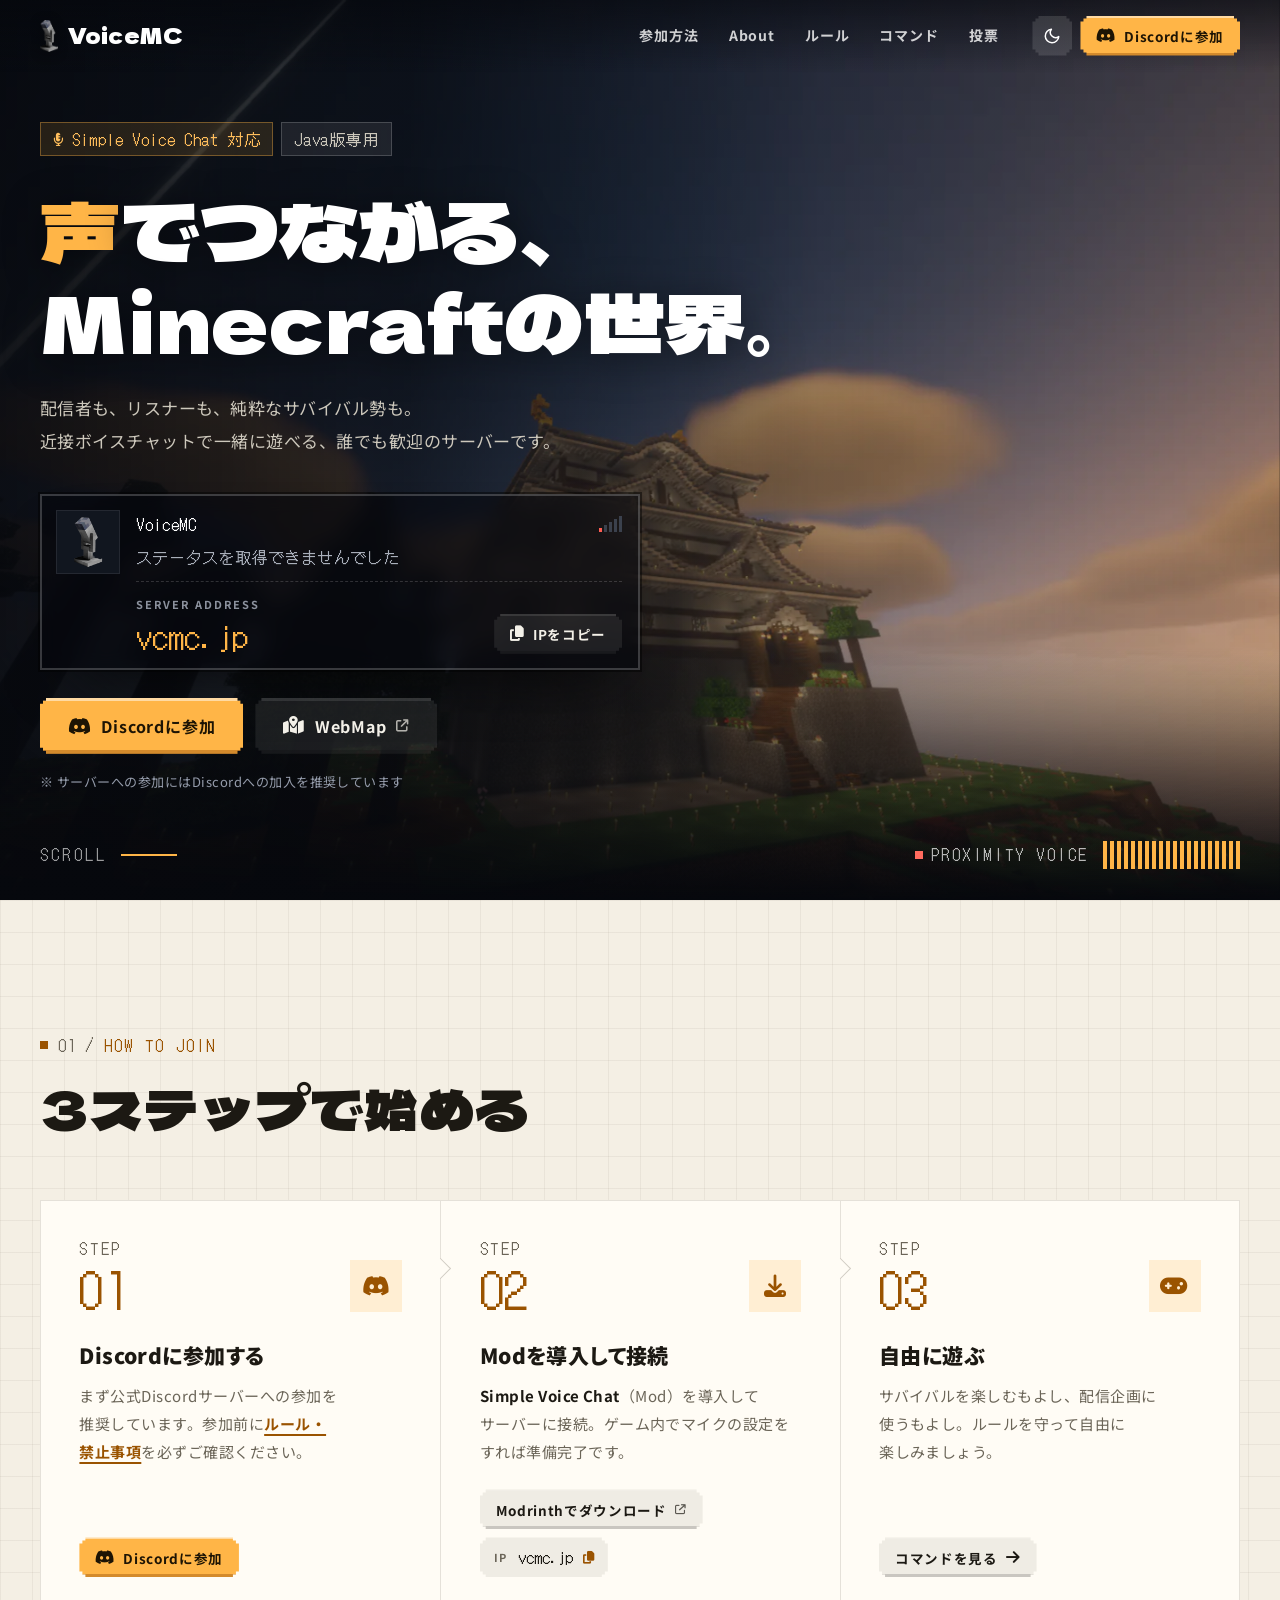
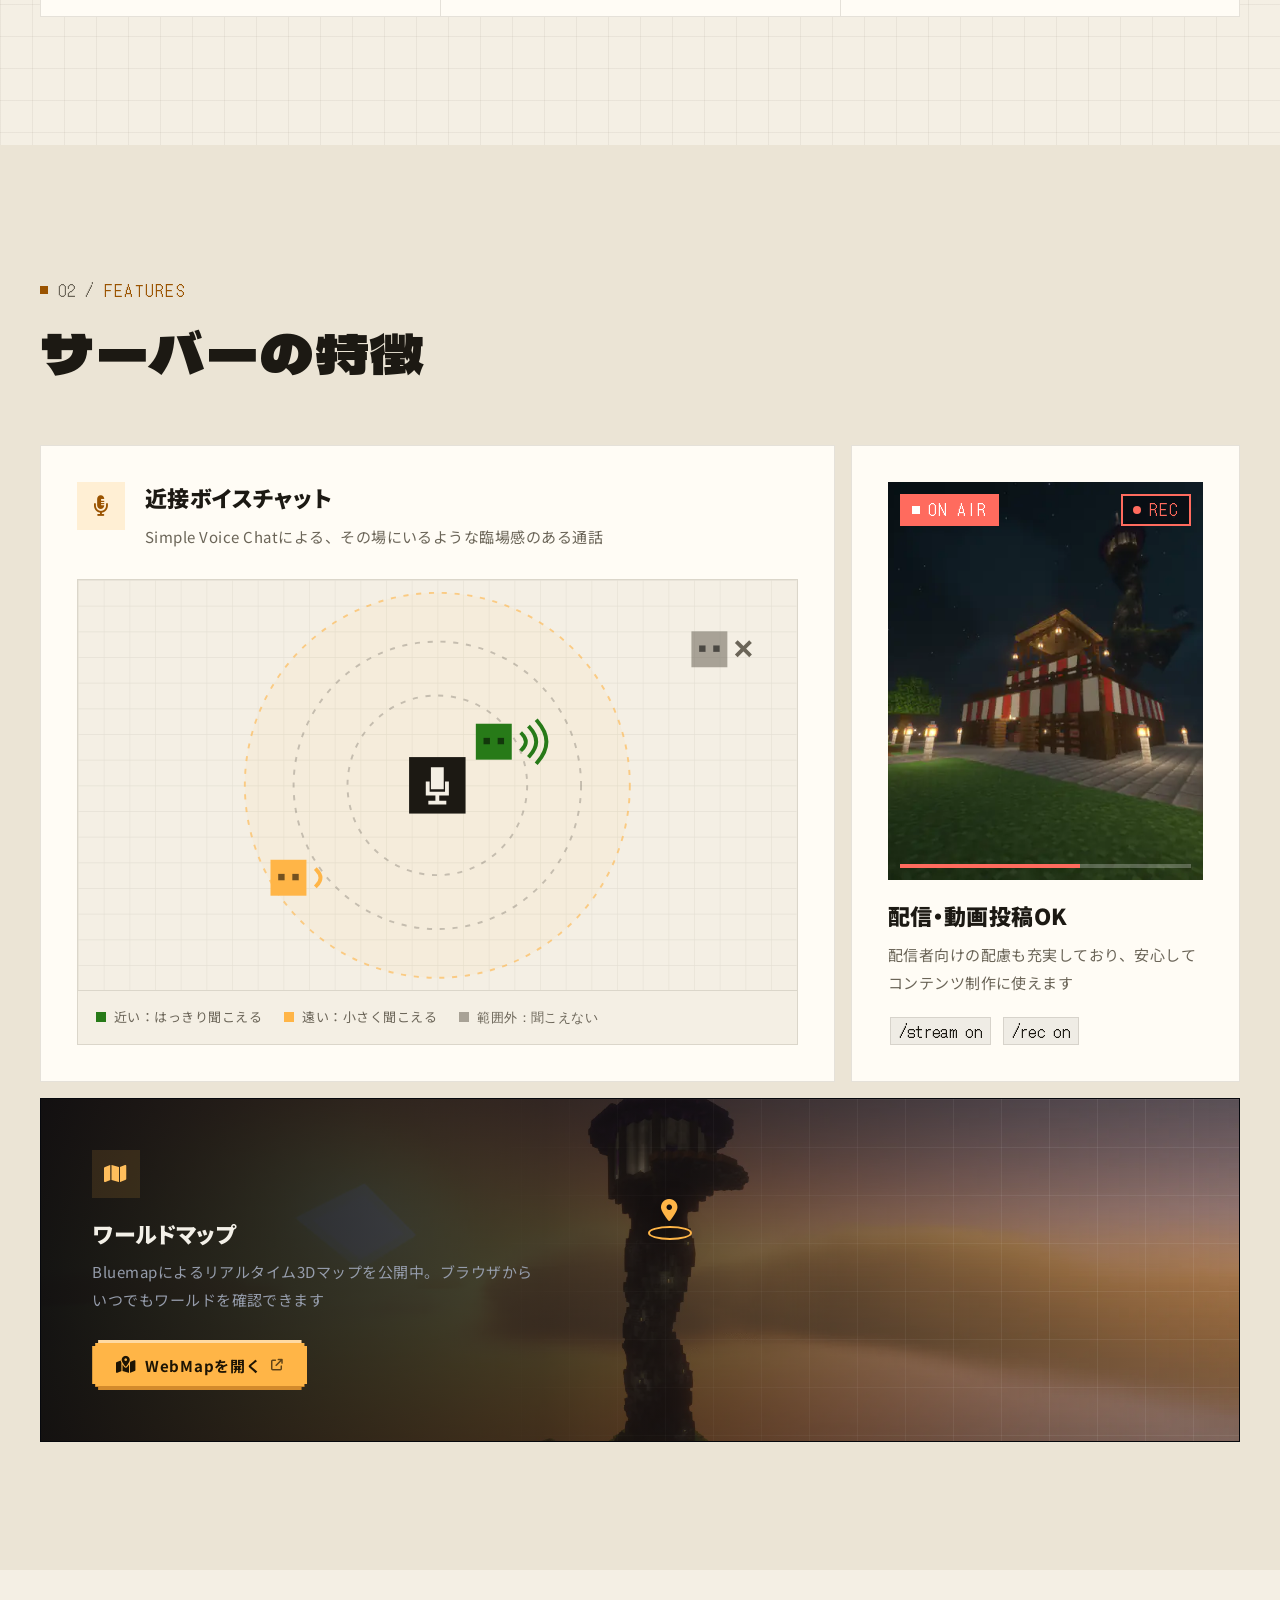
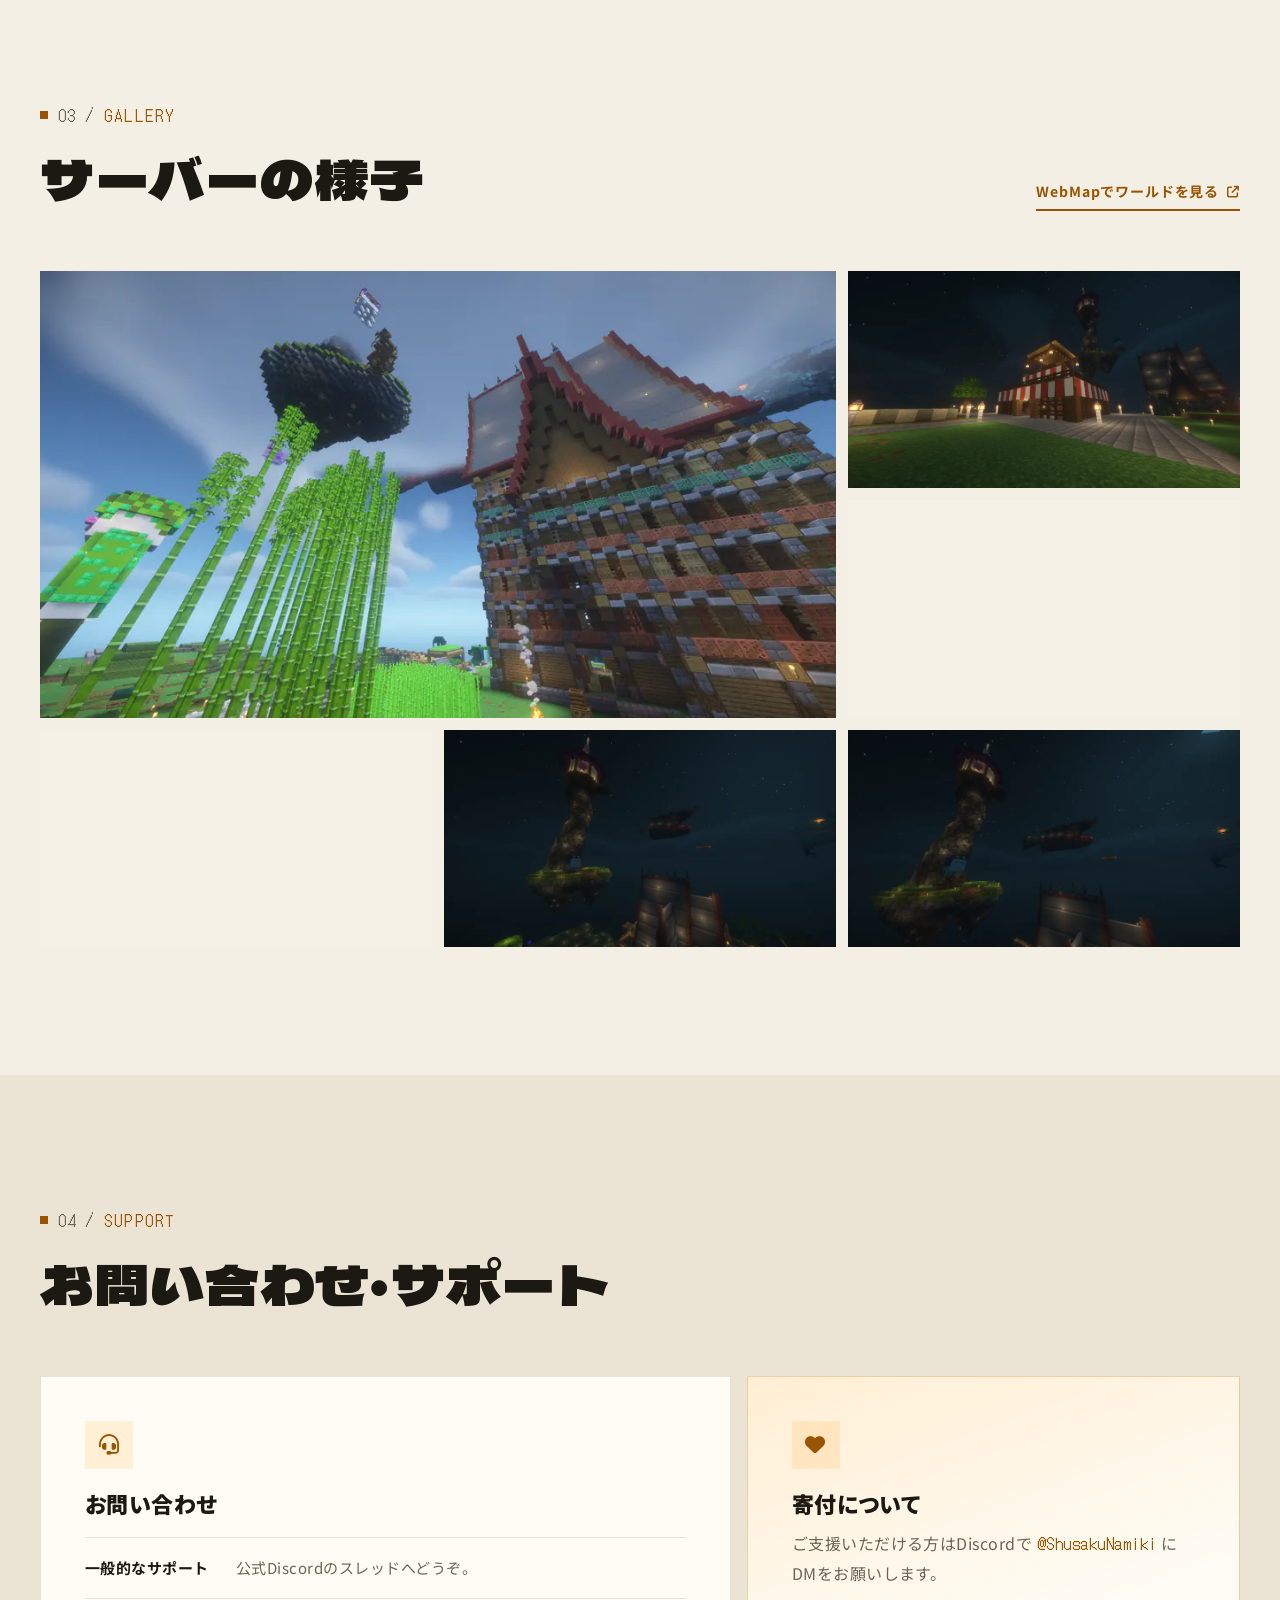
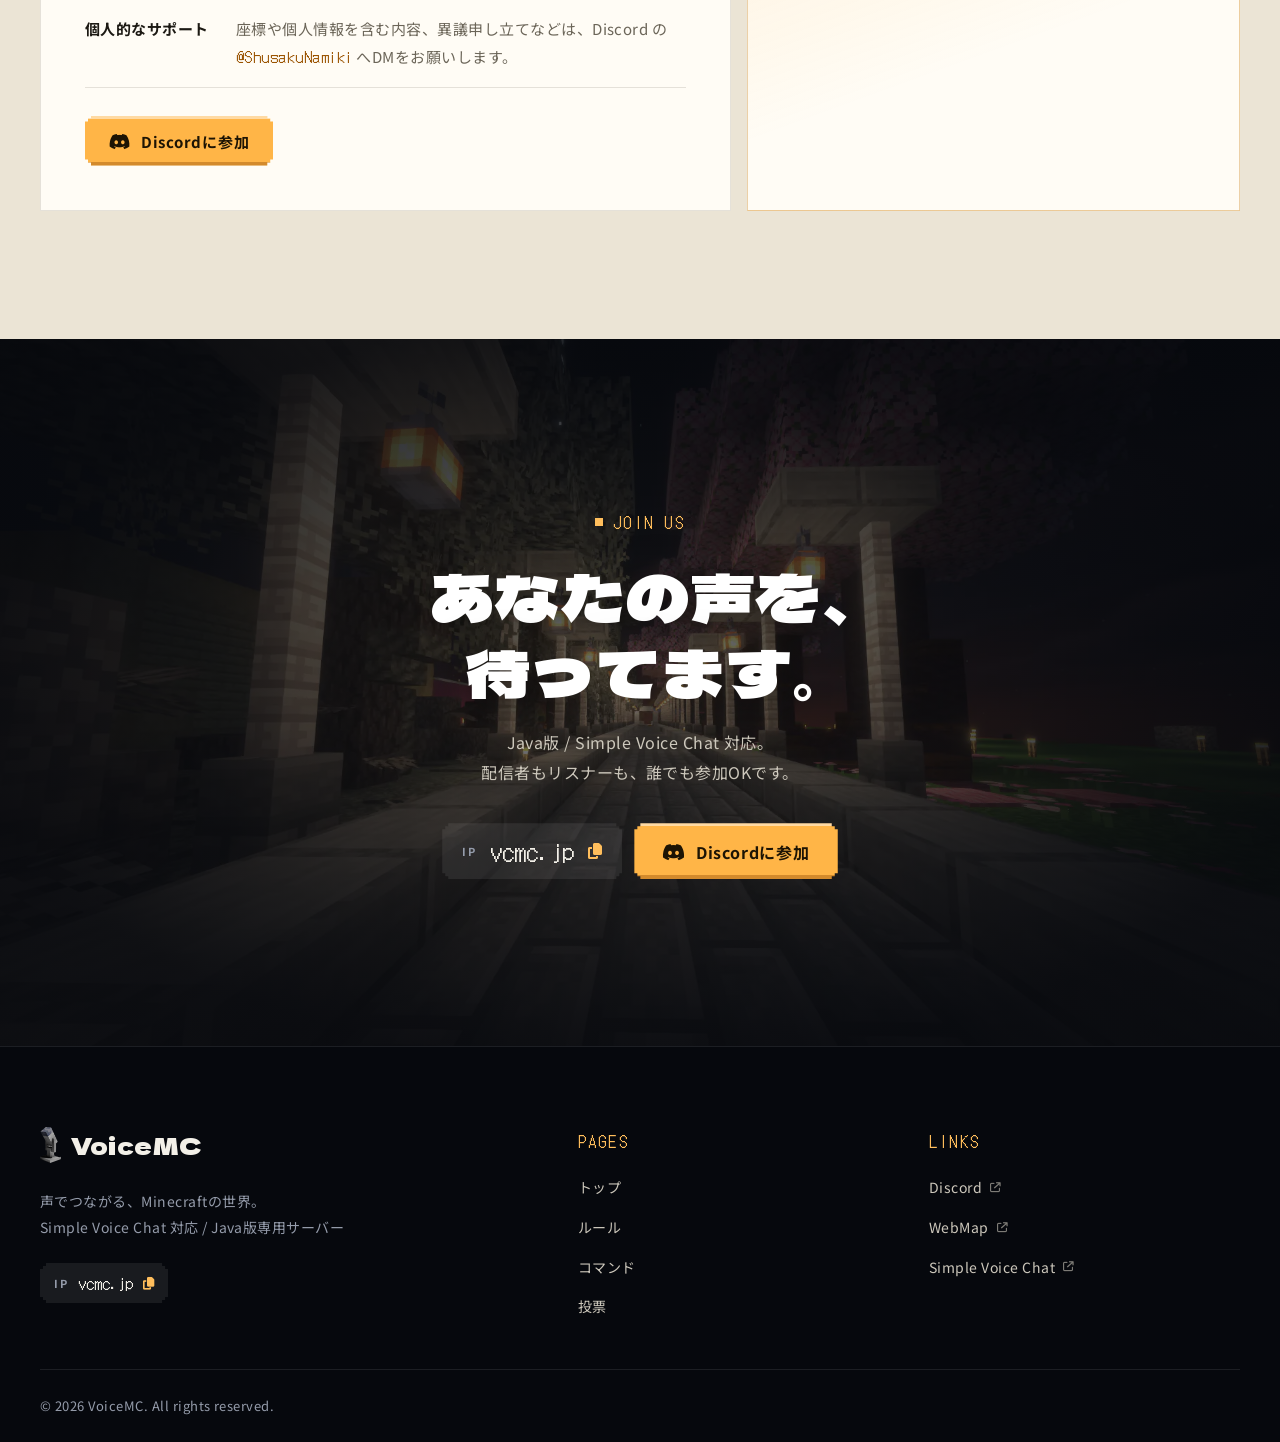
==== commit 987ad9ad: "Redesign site with cinematic night theme - Full-bleed screenshot hero with a Minecraft server-list s" ====
--- a/index.html
+++ b/index.html
@@ -12,165 +12,368 @@
   <meta property="og:site_name" content="VoiceMC" />
   <meta property="og:locale" content="ja_JP" />
   <meta name="twitter:card" content="summary" />
-  <meta name="theme-color" content="#fff" />
-  <link rel="icon" type="image/png" href="images/icon.png" />
+  <meta name="theme-color" content="#06080d" />
+  <link rel="icon" type="image/png" href="images/opt/favicon-192.png" />
+  <link rel="apple-touch-icon" href="images/opt/apple-touch-icon.png" />
   <script>
-    (function() {
-      const saved = localStorage.getItem('theme');
-      const auto = window.matchMedia('(prefers-color-scheme: dark)').matches ? 'dark' : 'light';
-      document.documentElement.setAttribute('data-theme', saved || auto);
+    (function () {
+      var d = document.documentElement;
+      d.classList.add('js');
+      var saved = null;
+      try { saved = localStorage.getItem('theme'); } catch (e) {}
+      var auto = window.matchMedia('(prefers-color-scheme: dark)').matches ? 'dark' : 'light';
+      d.setAttribute('data-theme', saved || auto);
+      // main.js が読み込めなかった場合でもコンテンツが表示されるようにする
+      window.addEventListener('load', function () { if (!window.__vcmcReady) d.classList.remove('js'); });
     })();
   </script>
   <link rel="preconnect" href="https://fonts.googleapis.com">
   <link rel="preconnect" href="https://fonts.gstatic.com" crossorigin>
-  <link href="https://fonts.googleapis.com/css2?family=Lato:wght@400;700;900&family=Noto+Sans+JP:wght@400;500;700;900&family=Poppins:wght@600;700&display=swap" rel="stylesheet">
+  <link href="https://fonts.googleapis.com/css2?family=Dela+Gothic+One&family=DotGothic16&family=Noto+Sans+JP:wght@400;500;700;900&display=swap" rel="stylesheet">
   <link rel="stylesheet" href="https://cdnjs.cloudflare.com/ajax/libs/font-awesome/6.5.2/css/all.min.css" integrity="sha512-SnH5WK+bZxgPHs44uWIX+LLJAJ9/2PkPKZ5QiAj6Ta86w+fsb2TkcmfRyVX3pBnMFcV7oQPJkl9QevSCWr3W6A==" crossorigin="anonymous" referrerpolicy="no-referrer" />
   <link rel="stylesheet" href="style.css" />
   <script src="main.js" defer></script>
 </head>
-<body>
-  <header>
+<body class="has-hero">
+  <a class="skip-link" href="#main">本文へスキップ</a>
+
+  <header class="site-header">
     <div class="container nav">
-      <a class="brand" href="#top">
-        <img class="logo" src="images/icon.png" alt="VoiceMC logo">
-        <span>VoiceMC</span>
+      <a class="brand" href="#top" aria-label="VoiceMC トップ">
+        <img class="brand-mark" src="images/opt/logo-mark.png" alt="" width="18" height="32">
+        <span class="brand-name">VoiceMC</span>
       </a>
-      <nav>
+      <nav class="nav-menu" aria-label="メインメニュー">
         <ul class="nav-links" id="nav-links">
-          <li><a href="index.html#how-to">参加方法</a></li>
-          <li><a href="index.html#features">About</a></li>
+          <li><a href="#how-to">参加方法</a></li>
+          <li><a href="#features">About</a></li>
           <li><a href="rules.html">ルール</a></li>
           <li><a href="commands.html">コマンド</a></li>
           <li><a href="vote.html">投票</a></li>
-          <li class="nav-mobile-discord" style="display:none">
-            <a class="btn-primary" href="https://discord.gg/UC7Zgvkps8" target="_blank" rel="noopener">Discordに参加</a>
+          <li class="nav-mobile-cta">
+            <a class="btn btn--primary btn--block" href="https://discord.gg/UC7Zgvkps8" target="_blank" rel="noopener"><i class="fa-brands fa-discord" aria-hidden="true"></i>Discordに参加</a>
           </li>
         </ul>
       </nav>
-      <div class="nav-right">
-        <button class="hamburger" id="hamburger" aria-label="メニューを開く" aria-expanded="false">
+      <div class="nav-actions">
+        <button class="icon-btn theme-toggle" id="theme-toggle" type="button" aria-label="テーマを切り替え">
+          <svg class="icon-light" viewBox="0 0 24 24" fill="none" stroke="currentColor" stroke-width="2" stroke-linecap="round" stroke-linejoin="round" aria-hidden="true"><path d="M21 12.79A9 9 0 1 1 11.21 3 7 7 0 0 0 21 12.79z"/></svg>
+          <svg class="icon-dark" viewBox="0 0 24 24" fill="none" stroke="currentColor" stroke-width="2" stroke-linecap="round" stroke-linejoin="round" aria-hidden="true"><circle cx="12" cy="12" r="5"/><line x1="12" y1="1" x2="12" y2="3"/><line x1="12" y1="21" x2="12" y2="23"/><line x1="4.22" y1="4.22" x2="5.64" y2="5.64"/><line x1="18.36" y1="18.36" x2="19.78" y2="19.78"/><line x1="1" y1="12" x2="3" y2="12"/><line x1="21" y1="12" x2="23" y2="12"/><line x1="4.22" y1="19.78" x2="5.64" y2="18.36"/><line x1="18.36" y1="5.64" x2="19.78" y2="4.22"/></svg>
+        </button>
+        <a class="btn btn--primary btn--sm nav-cta" href="https://discord.gg/UC7Zgvkps8" target="_blank" rel="noopener"><i class="fa-brands fa-discord" aria-hidden="true"></i>Discordに参加</a>
+        <button class="icon-btn hamburger" id="hamburger" type="button" aria-label="メニューを開く" aria-expanded="false" aria-controls="nav-links">
           <span></span><span></span><span></span>
         </button>
-        <button class="theme-toggle" id="theme-toggle" aria-label="テーマを切り替え">
-          <svg class="icon-light" width="18" height="18" viewBox="0 0 24 24" fill="none" stroke="currentColor" stroke-width="2" stroke-linecap="round" stroke-linejoin="round"><path d="M21 12.79A9 9 0 1 1 11.21 3 7 7 0 0 0 21 12.79z"/></svg>
-          <svg class="icon-dark" width="18" height="18" viewBox="0 0 24 24" fill="none" stroke="currentColor" stroke-width="2" stroke-linecap="round" stroke-linejoin="round"><circle cx="12" cy="12" r="5"/><line x1="12" y1="1" x2="12" y2="3"/><line x1="12" y1="21" x2="12" y2="23"/><line x1="4.22" y1="4.22" x2="5.64" y2="5.64"/><line x1="18.36" y1="18.36" x2="19.78" y2="19.78"/><line x1="1" y1="12" x2="3" y2="12"/><line x1="21" y1="12" x2="23" y2="12"/><line x1="4.22" y1="19.78" x2="5.64" y2="18.36"/><line x1="18.36" y1="5.64" x2="19.78" y2="4.22"/></svg>
-        </button>
-        <a class="btn-primary" href="https://discord.gg/UC7Zgvkps8" target="_blank" rel="noopener">Discordに参加</a>
       </div>
     </div>
   </header>
 
-  <main id="top">
-    <section class="hero container">
-      <div class="hero-badges reveal">
-        <span class="tag">Simple Voice Chat 対応サーバー</span>
-        <span class="badge-java">Java版専用</span>
-      </div>
-      <h1 class="reveal reveal-delay-1">声でつながる、<br>Minecraftの世界。</h1>
-      <p class="reveal reveal-delay-2">配信者も、リスナーも、純粋なサバイバル勢も。<br>近接ボイスチャットで一緒に遊べる、誰でも歓迎のサーバーです。</p>
-
-      <div class="ip-row reveal reveal-delay-3">
-        <span class="ip-code" id="server-ip">vcmc.jp</span>
-        <button class="btn-ghost" onclick="copyIP(this)">IPをコピー</button>
-        <a class="btn-ghost" href="https://map.vcmc.jp/" target="_blank" rel="noopener">WebMap ↗</a>
-        <a class="btn-primary" href="https://discord.gg/UC7Zgvkps8" target="_blank" rel="noopener">Discordに参加</a>
-      </div>
-      <span class="notice reveal">※ サーバーへの参加にはDiscordへの加入を推奨しています</span>
-
-      <div class="reveal">
-        <div class="status-card" id="status-card">
-          <span class="status-loading">ステータスを取得中...</span>
+  <main id="main">
+    <!-- ヒーロー -->
+    <section class="hero on-dark" id="top">
+      <div class="hero-media" aria-hidden="true">
+        <img src="images/opt/2026-03-21_13.46.04-1920.webp" srcset="images/opt/2026-03-21_13.46.04-960.webp 960w, images/opt/2026-03-21_13.46.04-1920.webp 1920w" sizes="100vw" alt="" width="1920" height="1009" fetchpriority="high" decoding="async">
+      </div>
+
+      <div class="container">
+        <div class="hero-content reveal-stagger">
+          <div class="hero-chips">
+            <span class="chip chip--accent"><i class="fa-solid fa-microphone-lines" aria-hidden="true"></i>Simple Voice Chat 対応</span>
+            <span class="chip">Java版専用</span>
+          </div>
+
+          <h1 class="hero-title"><em>声</em>でつながる、<br>Minecraftの世界。</h1>
+          <p class="hero-lead">配信者も、リスナーも、純粋なサバイバル勢も。<br>近接ボイスチャットで一緒に遊べる、誰でも歓迎のサーバーです。</p>
+
+          <!-- サーバーリスト風ステータス（下のスクリプトで更新） -->
+          <div class="server-card" id="status-card" data-state="loading">
+            <div class="server-icon" aria-hidden="true">
+              <img src="images/opt/favicon-192.png" alt="" width="54" height="54">
+            </div>
+            <div class="server-body">
+              <div class="server-top">
+                <span class="server-name">VoiceMC</span>
+                <span class="server-meta">
+                  <span class="server-players" id="server-players" title="接続中のプレイヤー"></span>
+                  <span class="ping" aria-hidden="true"><i></i><i></i><i></i><i></i><i></i></span>
+                </span>
+              </div>
+              <p class="server-status" id="server-status">ステータスを取得中...</p>
+              <div class="server-ip-row">
+                <div>
+                  <span class="server-ip-label">SERVER ADDRESS</span>
+                  <code class="server-ip" id="server-ip">vcmc.jp</code>
+                </div>
+                <button class="btn btn--ghost btn--sm" type="button" data-copy="vcmc.jp"><i class="fa-solid fa-copy" aria-hidden="true"></i><span data-copy-label>IPをコピー</span></button>
+              </div>
+            </div>
+          </div>
+
+          <div class="hero-actions">
+            <a class="btn btn--primary btn--lg" href="https://discord.gg/UC7Zgvkps8" target="_blank" rel="noopener"><i class="fa-brands fa-discord" aria-hidden="true"></i>Discordに参加</a>
+            <a class="btn btn--ghost btn--lg" href="https://map.vcmc.jp/" target="_blank" rel="noopener"><i class="fa-solid fa-map-location-dot" aria-hidden="true"></i>WebMap<i class="fa-solid fa-arrow-up-right-from-square ext" aria-hidden="true"></i></a>
+          </div>
+          <p class="hero-note">※ サーバーへの参加にはDiscordへの加入を推奨しています</p>
+        </div>
+      </div>
+
+      <div class="hero-bottom" aria-hidden="true">
+        <div class="container">
+          <span class="hero-scroll">SCROLL</span>
+          <span class="hero-eq">
+            <span class="hero-eq-label">PROXIMITY VOICE</span>
+            <span class="hero-eq-bars"><i></i><i></i><i></i><i></i><i></i><i></i><i></i><i></i><i></i><i></i><i></i><i></i><i></i><i></i><i></i><i></i><i></i><i></i><i></i><i></i></span>
+          </span>
         </div>
       </div>
     </section>
 
-    <section class="container" id="how-to">
-      <div class="section-label reveal">参加までの流れ</div>
-      <div class="section-title reveal">3ステップで始める</div>
-      <div class="steps">
-        <div class="step reveal">
-          <span class="step-num">Step 01</span>
-          <h3><i class="fa-brands fa-discord" aria-hidden="true"></i> Discordに参加する</h3>
-          <p>まず公式Discordサーバーへの参加を推奨しています。参加前に<a href="rules.html"><b>ルール・禁止事項</b></a>を必ずご確認ください。</p>
-        </div>
-        <div class="step reveal reveal-delay-1">
-          <span class="step-num">Step 02</span>
-          <h3><i class="fa-solid fa-download" aria-hidden="true"></i> Modを導入して接続</h3>
-          <p><b>Simple Voice Chat</b>（Mod）を導入してサーバーに接続。ゲーム内でマイクの設定をすれば準備完了です。</p>
-          <a href="https://modrinth.com/plugin/simple-voice-chat" target="_blank" rel="noopener" class="step-link chevron-link">Modrinthでダウンロード ↗</a>
-        </div>
-        <div class="step reveal reveal-delay-2">
-          <span class="step-num">Step 03</span>
-          <h3><i class="fa-solid fa-gamepad" aria-hidden="true"></i> 自由に遊ぶ</h3>
-          <p>サバイバルを楽しむもよし、配信企画に使うもよし。ルールを守って自由に楽しみましょう。</p>
-        </div>
+    <!-- 参加方法 -->
+    <section class="section bg-grid" id="how-to">
+      <div class="container">
+        <div class="section-head reveal">
+          <div class="section-head-text">
+            <p class="eyebrow"><span class="eyebrow-num">01</span>How to join</p>
+            <h2 class="section-title">3ステップで始める</h2>
+          </div>
+        </div>
+
+        <ol class="steps reveal-stagger">
+          <li class="step">
+            <div class="step-head">
+              <span class="step-num"><small>STEP</small>01</span>
+              <span class="step-icon"><i class="fa-brands fa-discord" aria-hidden="true"></i></span>
+            </div>
+            <h3 class="step-title">Discordに参加する</h3>
+            <p class="step-text">まず公式Discordサーバーへの参加を推奨しています。参加前に<a href="rules.html">ルール・禁止事項</a>を必ずご確認ください。</p>
+            <div class="step-actions">
+              <a class="btn btn--primary btn--sm" href="https://discord.gg/UC7Zgvkps8" target="_blank" rel="noopener"><i class="fa-brands fa-discord" aria-hidden="true"></i>Discordに参加</a>
+            </div>
+          </li>
+          <li class="step">
+            <div class="step-head">
+              <span class="step-num"><small>STEP</small>02</span>
+              <span class="step-icon"><i class="fa-solid fa-download" aria-hidden="true"></i></span>
+            </div>
+            <h3 class="step-title">Modを導入して接続</h3>
+            <p class="step-text"><b>Simple Voice Chat</b>（Mod）を導入してサーバーに接続。ゲーム内でマイクの設定をすれば準備完了です。</p>
+            <div class="step-actions">
+              <a class="btn btn--ghost btn--sm" href="https://modrinth.com/plugin/simple-voice-chat" target="_blank" rel="noopener">Modrinthでダウンロード<i class="fa-solid fa-arrow-up-right-from-square ext" aria-hidden="true"></i></a>
+              <button class="ip-chip" type="button" data-copy="vcmc.jp" aria-label="サーバーアドレス vcmc.jp をコピー"><span class="ip-chip-label">IP</span>vcmc.jp<i class="fa-solid fa-copy" aria-hidden="true"></i></button>
+            </div>
+          </li>
+          <li class="step">
+            <div class="step-head">
+              <span class="step-num"><small>STEP</small>03</span>
+              <span class="step-icon"><i class="fa-solid fa-gamepad" aria-hidden="true"></i></span>
+            </div>
+            <h3 class="step-title">自由に遊ぶ</h3>
+            <p class="step-text">サバイバルを楽しむもよし、配信企画に使うもよし。ルールを守って自由に楽しみましょう。</p>
+            <div class="step-actions">
+              <a class="btn btn--ghost btn--sm" href="commands.html">コマンドを見る<i class="fa-solid fa-arrow-right" aria-hidden="true"></i></a>
+            </div>
+          </li>
+        </ol>
       </div>
     </section>
 
-    <section class="container" id="features">
-      <div class="feature-card reveal">
-        <h2>サーバーの特徴</h2>
-        <ul class="feature-list">
-          <li class="feature-card">
-            <span class="feature-icon"><i class="fa-solid fa-microphone-lines" aria-hidden="true"></i></span>
-            <div><b>近接ボイスチャット</b>Simple Voice Chatによる、その場にいるような臨場感のある通話</div>
-          </li>
-          <li class="feature-card">
-            <span class="feature-icon"><i class="fa-solid fa-video" aria-hidden="true"></i></span>
-            <div><b>配信・動画投稿OK</b>配信者向けの配慮も充実しており、安心してコンテンツ制作に使えます</div>
-          </li>
-          <li class="feature-card">
-            <span class="feature-icon"><i class="fa-brands fa-discord" aria-hidden="true"></i></span>
-            <div><b>Discord連携</b>ゲーム内チャットとDiscordが連携。コミュニティとのつながりを大切にしています</div>
-          </li>
-          <li class="feature-card">
-            <span class="feature-icon"><i class="fa-solid fa-map" aria-hidden="true"></i></span>
-            <div><b><a href="https://map.vcmc.jp/" target="_blank" rel="noopener" style="color:inherit">ワールドマップ</a></b>Bluemapによるリアルタイム3Dマップを公開中。ブラウザからいつでもワールドを確認できます</div>
-          </li>
-        </ul>
+    <!-- サーバーの特徴 -->
+    <section class="section section--alt" id="features">
+      <div class="container">
+        <div class="section-head reveal">
+          <div class="section-head-text">
+            <p class="eyebrow"><span class="eyebrow-num">02</span>Features</p>
+            <h2 class="section-title">サーバーの特徴</h2>
+          </div>
+        </div>
+
+        <div class="bento reveal-stagger">
+          <article class="tile tile--voice">
+            <div class="tile-head">
+              <span class="tile-icon"><i class="fa-solid fa-microphone-lines" aria-hidden="true"></i></span>
+              <div>
+                <h3 class="tile-title">近接ボイスチャット</h3>
+                <p class="tile-text">Simple Voice Chatによる、その場にいるような臨場感のある通話</p>
+              </div>
+            </div>
+            <div class="prox">
+              <svg class="prox-svg" viewBox="0 0 560 320" role="img" aria-label="近接ボイスチャットのイメージ図。近くのプレイヤーの声ははっきり、遠いと小さく聞こえ、範囲外では聞こえない。">
+                <defs>
+                  <pattern id="prox-grid" width="20" height="20" patternUnits="userSpaceOnUse">
+                    <path class="prox-grid" d="M20 0H0V20"/>
+                  </pattern>
+                </defs>
+                <rect width="560" height="320" fill="url(#prox-grid)"/>
+                <circle class="prox-area" cx="280" cy="160" r="150"/>
+                <circle class="prox-ring" cx="280" cy="160" r="70"/>
+                <circle class="prox-ring" cx="280" cy="160" r="112"/>
+                <circle class="prox-ring prox-ring--edge" cx="280" cy="160" r="150"/>
+                <g class="prox-pulses">
+                  <circle class="prox-pulse" cx="280" cy="160" r="150"/>
+                  <circle class="prox-pulse" cx="280" cy="160" r="150"/>
+                  <circle class="prox-pulse" cx="280" cy="160" r="150"/>
+                </g>
+                <g class="prox-near" transform="translate(310 112)">
+                  <rect class="prox-head" width="28" height="28"/>
+                  <rect class="prox-eye" x="6" y="11" width="5" height="5"/>
+                  <rect class="prox-eye" x="17" y="11" width="5" height="5"/>
+                  <path class="prox-wave" d="M36 8q6 6 0 12"/>
+                  <path class="prox-wave" d="M42 3q10 11 0 22"/>
+                  <path class="prox-wave" d="M48 -2q14 16 0 32"/>
+                </g>
+                <g class="prox-mid" transform="translate(150 218)">
+                  <rect class="prox-head" width="28" height="28"/>
+                  <rect class="prox-eye" x="6" y="11" width="5" height="5"/>
+                  <rect class="prox-eye" x="17" y="11" width="5" height="5"/>
+                  <path class="prox-wave" d="M36 8q6 6 0 12"/>
+                </g>
+                <g class="prox-far" transform="translate(478 40)">
+                  <rect class="prox-head" width="28" height="28"/>
+                  <rect class="prox-eye" x="6" y="11" width="5" height="5"/>
+                  <rect class="prox-eye" x="17" y="11" width="5" height="5"/>
+                  <path class="prox-x" d="M36 9l9 9M45 9l-9 9"/>
+                </g>
+                <g class="prox-you" transform="translate(258 138)">
+                  <rect class="prox-box" width="44" height="44"/>
+                  <path class="prox-mic" d="M17 8h10v17H17zM13 19h3v8h12v-8h3v11H13zM20.5 30h3v4h-3zM15 34h14v3H15z"/>
+                </g>
+              </svg>
+              <ul class="prox-legend">
+                <li class="near"><i aria-hidden="true"></i>近い：はっきり聞こえる</li>
+                <li class="mid"><i aria-hidden="true"></i>遠い：小さく聞こえる</li>
+                <li class="far"><i aria-hidden="true"></i>範囲外：聞こえない</li>
+              </ul>
+            </div>
+          </article>
+
+          <article class="tile tile--stream">
+            <div class="stream-preview on-dark" aria-hidden="true">
+              <img src="images/opt/2026-03-21_13.49.43-960.webp" alt="" width="960" height="505" loading="lazy" decoding="async">
+              <span class="onair"><i></i>ON AIR</span>
+              <span class="onair onair--rec"><i></i>REC</span>
+              <span class="stream-bar"><i></i></span>
+            </div>
+            <h3 class="tile-title">配信・動画投稿OK</h3>
+            <p class="tile-text">配信者向けの配慮も充実しており、安心してコンテンツ制作に使えます</p>
+            <div class="tile-cmds">
+              <code class="kbd">/stream on</code>
+              <code class="kbd">/rec on</code>
+            </div>
+          </article>
+
+          <article class="tile tile--map on-dark">
+            <img class="tile-bg" src="images/opt/2026-03-21_13.46.25-960.webp" srcset="images/opt/2026-03-21_13.46.25-960.webp 960w, images/opt/2026-03-21_13.46.25-1920.webp 1920w" sizes="(min-width: 1280px) 1200px, 100vw" alt="" loading="lazy" decoding="async">
+            <span class="map-pin" aria-hidden="true"><i class="fa-solid fa-location-dot"></i></span>
+            <div class="tile-map-content">
+              <span class="tile-icon"><i class="fa-solid fa-map" aria-hidden="true"></i></span>
+              <h3 class="tile-title">ワールドマップ</h3>
+              <p class="tile-text">Bluemapによるリアルタイム3Dマップを公開中。ブラウザからいつでもワールドを確認できます</p>
+              <a class="btn btn--primary" href="https://map.vcmc.jp/" target="_blank" rel="noopener"><i class="fa-solid fa-map-location-dot" aria-hidden="true"></i>WebMapを開く<i class="fa-solid fa-arrow-up-right-from-square ext" aria-hidden="true"></i></a>
+            </div>
+          </article>
+        </div>
       </div>
     </section>
 
-    <section class="container" id="gallery">
-      <div class="section-label reveal">ギャラリー</div>
-      <div class="section-title reveal">サーバーの様子</div>
-      <div class="gallery-grid reveal" id="screenshot-grid"></div>
+    <!-- ギャラリー -->
+    <section class="section" id="gallery">
+      <div class="container">
+        <div class="section-head reveal">
+          <div class="section-head-text">
+            <p class="eyebrow"><span class="eyebrow-num">03</span>Gallery</p>
+            <h2 class="section-title">サーバーの様子</h2>
+          </div>
+          <a class="section-link" href="https://map.vcmc.jp/" target="_blank" rel="noopener">WebMapでワールドを見る<i class="fa-solid fa-arrow-up-right-from-square" aria-hidden="true"></i></a>
+        </div>
+        <div class="gallery reveal-stagger" id="screenshot-grid"></div>
+      </div>
     </section>
 
-    <section class="container" id="support">
-      <div class="cta-strip reveal">
-        <div>
-          <h3>お問い合わせ・サポート</h3>
-          <p><b>一般的なサポート</b>は公式Discordのスレッドへどうぞ。</p>
-          <p><b>個人的なサポート</b>（座標や個人情報を含む内容、異議申し立てなど）は Discord の <b>@ShusakuNamiki</b> へDMをお願いします。</p>
-        </div>
-        <a class="btn-primary" href="https://discord.gg/UC7Zgvkps8" target="_blank" rel="noopener">Discordに参加</a>
-      </div>
-      <div class="donation-card reveal">
-        <div>
-          <h3>寄付について</h3>
-          <p>ご支援いただける方はDiscordで <b style="color:var(--ink)">@ShusakuNamiki</b> にDMをお願いします。</p>
+    <!-- サポート -->
+    <section class="section section--alt" id="support">
+      <div class="container">
+        <div class="section-head reveal">
+          <div class="section-head-text">
+            <p class="eyebrow"><span class="eyebrow-num">04</span>Support</p>
+            <h2 class="section-title">お問い合わせ・サポート</h2>
+          </div>
+        </div>
+
+        <div class="support-grid reveal-stagger">
+          <article class="panel">
+            <span class="tile-icon"><i class="fa-solid fa-headset" aria-hidden="true"></i></span>
+            <h3 class="panel-title">お問い合わせ</h3>
+            <dl class="support-list">
+              <div>
+                <dt>一般的なサポート</dt>
+                <dd>公式Discordのスレッドへどうぞ。</dd>
+              </div>
+              <div>
+                <dt>個人的なサポート</dt>
+                <dd>座標や個人情報を含む内容、異議申し立てなどは、Discord の <span class="handle">@ShusakuNamiki</span> へDMをお願いします。</dd>
+              </div>
+            </dl>
+            <a class="btn btn--primary" href="https://discord.gg/UC7Zgvkps8" target="_blank" rel="noopener"><i class="fa-brands fa-discord" aria-hidden="true"></i>Discordに参加</a>
+          </article>
+
+          <article class="panel panel--donate">
+            <span class="tile-icon"><i class="fa-solid fa-heart" aria-hidden="true"></i></span>
+            <h3 class="panel-title">寄付について</h3>
+            <p>ご支援いただける方はDiscordで <span class="handle">@ShusakuNamiki</span> にDMをお願いします。</p>
+          </article>
+        </div>
+      </div>
+    </section>
+
+    <!-- 参加CTA -->
+    <section class="cta-band on-dark">
+      <img class="cta-bg" src="images/opt/2026-03-21_13.47.37-960.webp" srcset="images/opt/2026-03-21_13.47.37-960.webp 960w, images/opt/2026-03-21_13.47.37-1920.webp 1920w" sizes="100vw" alt="" loading="lazy" decoding="async">
+      <div class="container reveal">
+        <p class="eyebrow">Join us</p>
+        <h2 class="cta-title">あなたの声を、<br>待ってます。</h2>
+        <p class="cta-text">Java版 / Simple Voice Chat 対応。配信者もリスナーも、誰でも参加OKです。</p>
+        <div class="cta-actions">
+          <button class="ip-chip ip-chip--lg" type="button" data-copy="vcmc.jp" aria-label="サーバーアドレス vcmc.jp をコピー"><span class="ip-chip-label">IP</span>vcmc.jp<i class="fa-solid fa-copy" aria-hidden="true"></i></button>
+          <a class="btn btn--primary btn--lg" href="https://discord.gg/UC7Zgvkps8" target="_blank" rel="noopener"><i class="fa-brands fa-discord" aria-hidden="true"></i>Discordに参加</a>
         </div>
       </div>
     </section>
   </main>
 
-  <footer>
-    <div class="container footer-bar">
-      <div class="footer-copy">© <span id="y"></span> VoiceMC. All rights reserved.</div>
-      <div class="footer-nav">
-        <a href="rules.html">ルール</a>
-        <a href="commands.html">コマンド</a>
-        <a href="vote.html">投票</a>
-        <a href="https://map.vcmc.jp/" target="_blank" rel="noopener">WebMap</a>
-        <a href="https://discord.gg/UC7Zgvkps8" target="_blank" rel="noopener">Discord</a>
+  <footer class="site-footer on-dark">
+    <div class="container">
+      <div class="footer-grid">
+        <div class="footer-brand">
+          <a class="footer-logo" href="#top"><img src="images/opt/logo-mark.png" alt="" width="20" height="36">VoiceMC</a>
+          <p class="footer-tagline">声でつながる、Minecraftの世界。<br>Simple Voice Chat 対応 / Java版専用サーバー</p>
+          <button class="ip-chip" type="button" data-copy="vcmc.jp" aria-label="サーバーアドレス vcmc.jp をコピー"><span class="ip-chip-label">IP</span>vcmc.jp<i class="fa-solid fa-copy" aria-hidden="true"></i></button>
+        </div>
+        <nav class="footer-col" aria-label="サイト内リンク">
+          <p class="footer-title">Pages</p>
+          <ul>
+            <li><a href="index.html">トップ</a></li>
+            <li><a href="rules.html">ルール</a></li>
+            <li><a href="commands.html">コマンド</a></li>
+            <li><a href="vote.html">投票</a></li>
+          </ul>
+        </nav>
+        <nav class="footer-col" aria-label="外部リンク">
+          <p class="footer-title">Links</p>
+          <ul>
+            <li><a href="https://discord.gg/UC7Zgvkps8" target="_blank" rel="noopener">Discord<i class="fa-solid fa-arrow-up-right-from-square" aria-hidden="true"></i></a></li>
+            <li><a href="https://map.vcmc.jp/" target="_blank" rel="noopener">WebMap<i class="fa-solid fa-arrow-up-right-from-square" aria-hidden="true"></i></a></li>
+            <li><a href="https://modrinth.com/plugin/simple-voice-chat" target="_blank" rel="noopener">Simple Voice Chat<i class="fa-solid fa-arrow-up-right-from-square" aria-hidden="true"></i></a></li>
+          </ul>
+        </nav>
+      </div>
+      <div class="affiliate-widget">
+        <script async src="https://ar-cdn.net/widget/v1.js" data-site-id="4419c05a-5fcf-4164-873a-0ee32c42ae98" data-variant="carousel"></script>
+      </div>
+      <div class="footer-bottom">
+        <p>© <span id="y"></span> VoiceMC. All rights reserved.</p>
       </div>
     </div>
   </footer>
-
-  <div class="affiliate-widget">
-    <script async src="https://ar-cdn.net/widget/v1.js" data-site-id="4419c05a-5fcf-4164-873a-0ee32c42ae98" data-variant="carousel"></script>
-  </div>
 
   <!-- イースターエッグ モーダル -->
   <div class="egg-modal" id="egg-modal">
@@ -178,86 +381,58 @@
       <p>？？？</p>
       <input class="egg-input" id="egg-input" type="text" autocomplete="off" spellcheck="false" placeholder="キーワードを入力..." />
       <div class="egg-error" id="egg-error"></div>
-      <button class="btn-primary" style="width:100%;justify-content:center" onclick="eggSubmit()">開く</button>
+      <button class="btn btn--primary btn--block" type="button" onclick="eggSubmit()">開く</button>
     </div>
   </div>
 
   <!-- ライトボックス -->
   <div class="lightbox" id="lightbox" role="dialog" aria-modal="true" aria-label="画像ビューワー">
-    <button class="lightbox-close" id="lightbox-close" aria-label="閉じる">
-      <svg width="16" height="16" viewBox="0 0 24 24" fill="none" stroke="currentColor" stroke-width="2.5" stroke-linecap="round"><line x1="18" y1="6" x2="6" y2="18"/><line x1="6" y1="6" x2="18" y2="18"/></svg>
+    <button class="lightbox-close" id="lightbox-close" type="button" aria-label="閉じる">
+      <svg width="16" height="16" viewBox="0 0 24 24" fill="none" stroke="currentColor" stroke-width="2.5" stroke-linecap="round" aria-hidden="true"><line x1="18" y1="6" x2="6" y2="18"/><line x1="6" y1="6" x2="18" y2="18"/></svg>
     </button>
-    <button class="lightbox-prev" id="lightbox-prev" aria-label="前の画像">
-      <svg width="18" height="18" viewBox="0 0 24 24" fill="none" stroke="currentColor" stroke-width="2.5" stroke-linecap="round"><polyline points="15 18 9 12 15 6"/></svg>
+    <button class="lightbox-prev" id="lightbox-prev" type="button" aria-label="前の画像">
+      <svg width="18" height="18" viewBox="0 0 24 24" fill="none" stroke="currentColor" stroke-width="2.5" stroke-linecap="round" aria-hidden="true"><polyline points="15 18 9 12 15 6"/></svg>
     </button>
-    <img class="lightbox-img" id="lightbox-img" src="" alt="" />
-    <button class="lightbox-next" id="lightbox-next" aria-label="次の画像">
-      <svg width="18" height="18" viewBox="0 0 24 24" fill="none" stroke="currentColor" stroke-width="2.5" stroke-linecap="round"><polyline points="9 18 15 12 9 6"/></svg>
+    <img class="lightbox-img" id="lightbox-img" src="data:," alt="" />
+    <button class="lightbox-next" id="lightbox-next" type="button" aria-label="次の画像">
+      <svg width="18" height="18" viewBox="0 0 24 24" fill="none" stroke="currentColor" stroke-width="2.5" stroke-linecap="round" aria-hidden="true"><polyline points="9 18 15 12 9 6"/></svg>
     </button>
     <div class="lightbox-counter" id="lightbox-counter"></div>
   </div>
 
   <!-- ページトップへ戻るボタン -->
-  <button class="back-to-top" id="back-to-top" aria-label="ページトップへ">
-    <svg width="16" height="16" viewBox="0 0 24 24" fill="none" stroke="currentColor" stroke-width="2.5" stroke-linecap="round" stroke-linejoin="round"><polyline points="18 15 12 9 6 15"/></svg>
+  <button class="back-to-top" id="back-to-top" type="button" aria-label="ページトップへ">
+    <svg width="16" height="16" viewBox="0 0 24 24" fill="none" stroke="currentColor" stroke-width="2.5" stroke-linecap="round" stroke-linejoin="round" aria-hidden="true"><polyline points="18 15 12 9 6 15"/></svg>
   </button>
 
   <script>
-    // ── IPコピー ──
-    function copyIP(btn) {
-      const text = document.getElementById('server-ip').textContent.trim();
-      navigator.clipboard.writeText(text).then(() => {
-        const orig = btn.textContent;
-        btn.textContent = 'コピーしました';
-        btn.style.background = 'var(--brand-dim)';
-        btn.style.borderColor = 'var(--brand)';
-        setTimeout(() => {
-          btn.textContent = orig;
-          btn.style.background = '';
-          btn.style.borderColor = '';
-        }, 2000);
-      }).catch(() => {
-        prompt('手動でコピーしてください', text);
-      });
-    }
-
-    // ── リアルタイムサーバーステータス ──
+    // ── リアルタイムサーバーステータス（mcsrvstat.us） ──
+    const SERVER_VERSION = '26.3'; // 表示するバージョン（サーバー更新時に書き換えてください）
+    const statusCard = document.getElementById('status-card');
+    const statusPlayers = document.getElementById('server-players');
+    const statusText = document.getElementById('server-status');
+
     async function fetchServerStatus() {
-      const card = document.getElementById('status-card');
       try {
         const res = await fetch('https://api.mcsrvstat.us/3/vcmc.jp');
         const data = await res.json();
 
         if (data.online) {
-          const playersOnline = data.players?.online ?? 0;
-          const playersMax    = data.players?.max    ?? 0;
-          const version = '26.3';
-          card.innerHTML = `
-            <div class="status-indicator">
-              <span class="status-dot online"></span>
-              <span>オンライン</span>
-            </div>
-            <div class="status-divider"></div>
-            <div class="status-stat">
-              <div class="status-stat-value">${playersOnline} <span style="font-size:0.8em;color:var(--muted)">/ ${playersMax}</span></div>
-              <div class="status-stat-label">接続中のプレイヤー</div>
-            </div>
-            ${version ? `<div class="status-divider"></div>
-            <div class="status-stat">
-              <div class="status-stat-value" style="font-size:1rem">${version}</div>
-              <div class="status-stat-label">バージョン</div>
-            </div>` : ''}
-          `;
+          const online = Number(data.players?.online ?? 0);
+          const max = Number(data.players?.max ?? 0);
+          statusCard.dataset.state = 'online';
+          statusPlayers.textContent = `${online}/${max}`;
+          statusPlayers.setAttribute('aria-label', `接続中のプレイヤー ${online} / ${max}`);
+          statusText.innerHTML = `<span class="ok">● オンライン</span>　バージョン ${SERVER_VERSION}`;
         } else {
-          card.innerHTML = `
-            <div class="status-indicator">
-              <span class="status-dot offline"></span>
-              <span style="color:var(--muted)">現在オフラインです</span>
-            </div>
-          `;
+          statusCard.dataset.state = 'offline';
+          statusPlayers.textContent = '';
+          statusText.innerHTML = '<span class="ng">● 現在オフラインです</span>';
         }
       } catch {
-        card.innerHTML = `<span class="status-loading">ステータスを取得できませんでした</span>`;
+        statusCard.dataset.state = 'error';
+        statusPlayers.textContent = '';
+        statusText.textContent = 'ステータスを取得できませんでした';
       }
     }
 
@@ -266,37 +441,32 @@
     setInterval(fetchServerStatus, 60_000);
 
     // ── ギャラリー ──
-    // 画像を追加する場合は images/ フォルダに画像を置き、ファイル名を配列に追加してください
+    // ・軽量版（images/opt/名前-960.webp と 名前-1920.webp）がある画像は「名前」だけを書きます
+    // ・新しく画像を追加するときは images/ に置いて 'images/ファイル名.png' のようにパスを書けば表示されます
     const galleryImages = [
-      'images/2026-03-21_13.42.08.png',
-      'images/2026-03-21_13.46.04.png',
-      'images/2026-03-21_13.46.25.png',
-      'images/2026-03-21_13.47.37.png',
-      'images/2026-03-21_13.49.04.png',
-      'images/2026-03-21_13.49.28.png',
-      'images/2026-03-21_13.49.29.png',
-      'images/2026-03-21_13.49.43.png',
-      'images/2026-03-21_13.49.47.png',
-      'images/2026-03-21_13.50.12.png',
-      'images/2026-03-21_13.55.42.png',
-      'images/ｓ.png',
+      '2026-03-21_13.42.08',
+      '2026-03-21_13.46.04',
+      '2026-03-21_13.46.25',
+      '2026-03-21_13.47.37',
+      '2026-03-21_13.49.04',
+      '2026-03-21_13.49.28',
+      '2026-03-21_13.49.29',
+      '2026-03-21_13.49.43',
+      '2026-03-21_13.49.47',
+      '2026-03-21_13.50.12',
+      '2026-03-21_13.55.42',
+      's',
     ];
+
+    function gallerySrc(item) {
+      if (/\.(png|jpe?g|webp|gif|avif)$/i.test(item)) return { thumb: item, full: item, srcset: '' };
+      const base = `images/opt/${item}`;
+      return { thumb: `${base}-960.webp`, full: `${base}-1920.webp`, srcset: `${base}-960.webp 960w, ${base}-1920.webp 1920w` };
+    }
 
     let lbImages = [];
     let lbCurrent = 0;
-
-    // 動的に追加する要素用のフェードイン（main.js は初期描画時の要素のみ監視するため）
-    const galleryObserver = new IntersectionObserver(
-      (entries) => {
-        entries.forEach(entry => {
-          if (entry.isIntersecting) {
-            entry.target.classList.add('visible');
-            galleryObserver.unobserve(entry.target);
-          }
-        });
-      },
-      { threshold: 0.12 }
-    );
+    let lbLastFocus = null;
 
     (function renderGallery() {
       const grid = document.getElementById('screenshot-grid');
@@ -304,16 +474,27 @@
         grid.innerHTML = '<p class="gallery-empty">スクリーンショットは近日公開予定です。</p>';
         return;
       }
-      lbImages = [...galleryImages].sort(() => Math.random() - 0.5).slice(0, 6);
-      lbImages.forEach((src, i) => {
+      const picked = [...galleryImages].sort(() => Math.random() - 0.5).slice(0, 6).map(gallerySrc);
+      lbImages = picked.map(p => p.full);
+      picked.forEach((p, i) => {
+        const btn = document.createElement('button');
+        btn.type = 'button';
+        btn.className = 'gallery-item';
+        btn.setAttribute('aria-label', `スクリーンショット ${i + 1} を拡大表示`);
         const img = document.createElement('img');
-        img.src = src;
-        img.alt = `サーバースクリーンショット ${i + 1}`;
-        img.className = 'gallery-img reveal';
+        if (p.srcset) {
+          img.srcset = p.srcset;
+          img.sizes = i === 0
+            ? '(min-width: 1280px) 800px, (min-width: 601px) 66vw, 100vw'
+            : '(min-width: 1280px) 400px, (min-width: 601px) 33vw, 50vw';
+        }
+        img.src = p.thumb;
+        img.alt = '';
         img.loading = 'lazy';
-        img.addEventListener('click', () => openLightbox(i));
-        grid.appendChild(img);
-        galleryObserver.observe(img);
+        img.decoding = 'async';
+        btn.appendChild(img);
+        btn.addEventListener('click', () => openLightbox(i));
+        grid.appendChild(btn);
       });
     })();
 
@@ -321,23 +502,30 @@
     const lightbox  = document.getElementById('lightbox');
     const lbImg     = document.getElementById('lightbox-img');
     const lbCounter = document.getElementById('lightbox-counter');
-
-    function openLightbox(index) {
+    const lbClose   = document.getElementById('lightbox-close');
+
+    function showLightboxImage(index) {
       lbCurrent = index;
       lbImg.src = lbImages[index];
       lbImg.alt = `サーバースクリーンショット ${index + 1}`;
       lbCounter.textContent = `${index + 1} / ${lbImages.length}`;
+    }
+    function openLightbox(index) {
+      lbLastFocus = document.activeElement;
+      showLightboxImage(index);
       lightbox.classList.add('is-open');
       document.body.style.overflow = 'hidden';
+      lbClose.focus();
     }
     function closeLightbox() {
       lightbox.classList.remove('is-open');
       document.body.style.overflow = '';
-    }
-    function lbNext() { openLightbox((lbCurrent + 1) % lbImages.length); }
-    function lbPrev() { openLightbox((lbCurrent - 1 + lbImages.length) % lbImages.length); }
-
-    document.getElementById('lightbox-close').addEventListener('click', closeLightbox);
+      if (lbLastFocus) lbLastFocus.focus();
+    }
+    function lbNext() { showLightboxImage((lbCurrent + 1) % lbImages.length); }
+    function lbPrev() { showLightboxImage((lbCurrent - 1 + lbImages.length) % lbImages.length); }
+
+    lbClose.addEventListener('click', closeLightbox);
     document.getElementById('lightbox-next').addEventListener('click', lbNext);
     document.getElementById('lightbox-prev').addEventListener('click', lbPrev);
     lightbox.addEventListener('click', e => { if (e.target === lightbox) closeLightbox(); });
@@ -410,6 +598,5 @@
       if (e.target === document.getElementById('egg-modal')) closeEggModal();
     });
   </script>
-
 </body>
 </html>
--- a/style.css
+++ b/style.css
@@ -1,1397 +1,2166 @@
 /* ==========================================================================
-   VoiceMC 共通スタイルシート（note.com 風リデザイン）
+   VoiceMC 共通スタイルシート
+   デザインコンセプト「Night Broadcast」
+   ・夜のワールドとランタンの灯り（アンバー）をベースにしたシネマティックなUI
+   ・近接ボイスチャット／配信をモチーフにしたビジュアル
+   ・ドットフォントと角ばったボタンで Minecraft らしさを表現
    全ページ（index / commands / rules / vote / 404）で共有。
    ========================================================================== */
 
-/* ── Design tokens（note.com 風） ──────────────────────────────────────── */
+/* ── Design Tokens ─────────────────────────────────────────────────────── */
 :root {
-  --bg: #f8f9fa;
-  --bg-alt: #ffffff;
-  --surface: #ffffff;
-  --ink: #222222;
-  --ink-secondary: #495057;
-  --muted: #6c757d;
-  --muted-light: #adb5bd;
-  --brand: #2cb696;
-  --brand-hover: #249a7f;
-  --brand-dim: rgba(44, 182, 150, 0.08);
-  --border: #e9ecef;
-  --border-subtle: #f1f3f5;
-  --code-bg: #f1f3f5;
-  --code-fg: #1f8a70;
-  --header-bg: rgba(255, 255, 255, 0.94);
-  --shadow: 0 1px 3px rgba(0, 0, 0, 0.04), 0 4px 12px rgba(0, 0, 0, 0.02);
-  --shadow-hover: 0 4px 16px rgba(0, 0, 0, 0.08);
-  --radius: 10px;
-}
-
-[data-theme="dark"] {
-  --bg: #18191c;
-  --bg-alt: #22242a;
-  --surface: #22242a;
-  --ink: #f1f3f5;
-  --ink-secondary: #dee2e6;
-  --muted: #9aa0a6;
-  --muted-light: #6c757d;
-  --brand: #34d399;
-  --brand-hover: #2cb696;
-  --brand-dim: rgba(52, 211, 153, 0.12);
-  --border: rgba(255, 255, 255, 0.1);
-  --border-subtle: rgba(255, 255, 255, 0.06);
-  --code-bg: #151619;
-  --code-fg: #6ee7b7;
-  --header-bg: rgba(24, 25, 28, 0.94);
-  --shadow: 0 2px 10px rgba(0, 0, 0, 0.35);
-  --shadow-hover: 0 4px 18px rgba(0, 0, 0, 0.5);
-}
-
-[data-theme="dark"] .tag,
-[data-theme="dark"] .points-note,
-[data-theme="dark"] .reward-badge,
-[data-theme="dark"] .shop-cmd-chip,
-[data-theme="dark"] .shop-step-num {
-  border-color: rgba(52, 211, 153, 0.22);
-}
-[data-theme="dark"] .vote-site-card:hover { border-color: rgba(52, 211, 153, 0.4); }
-[data-theme="dark"] .reward-card { border-color: rgba(52, 211, 153, 0.28); }
-[data-theme="dark"] .badge-java { color: #facc15; }
+  /* Mac / iPhone は内蔵のヒラギノを使い、それ以外は Noto Sans JP（Webフォント）で表示を揃える */
+  --font-body: "Hiragino Sans", "Hiragino Kaku Gothic ProN", "Noto Sans JP", "Yu Gothic", YuGothic, Meiryo, system-ui, sans-serif;
+  --font-display: "Dela Gothic One", "Noto Sans JP", "Hiragino Kaku Gothic ProN", sans-serif;
+  --font-pixel: "DotGothic16", "Noto Sans JP", ui-monospace, monospace;
+
+  --header-h: 72px;
+  --container: 1200px;
+  --gutter: clamp(16px, 4vw, 40px);
+  --ease: cubic-bezier(0.16, 1, 0.3, 1);
+
+  /* ドット風の角（ボタン・チップ用の clip-path） */
+  --notch: polygon(0 6px, 3px 6px, 3px 3px, 6px 3px, 6px 0, calc(100% - 6px) 0, calc(100% - 6px) 3px, calc(100% - 3px) 3px, calc(100% - 3px) 6px, 100% 6px, 100% calc(100% - 6px), calc(100% - 3px) calc(100% - 6px), calc(100% - 3px) calc(100% - 3px), calc(100% - 6px) calc(100% - 3px), calc(100% - 6px) 100%, 6px 100%, 6px calc(100% - 3px), 3px calc(100% - 3px), 3px calc(100% - 6px), 0 calc(100% - 6px));
+
+  /* 昼（ライト）パレット */
+  --bg: #f4efe4;
+  --bg-2: #ebe4d5;
+  --surface: #fffcf5;
+  --surface-2: #f6f1e6;
+  --fill: rgba(40, 32, 16, 0.07);
+  --fill-hover: rgba(40, 32, 16, 0.12);
+  --line: rgba(40, 32, 16, 0.12);
+  --line-strong: rgba(40, 32, 16, 0.22);
+  --ink: #1c1913;
+  --ink-2: #3f3a30;
+  --muted: #6b6558;
+
+  --accent: #ffb547;          /* ランタンの灯り：塗り用 */
+  --accent-hover: #ffc56b;
+  --accent-ink: #1d1404;      /* アクセント上の文字色 */
+  --accent-text: #9a5300;     /* 背景上でアクセントを文字に使うとき */
+  --accent-soft: rgba(255, 170, 40, 0.16);
+  --accent-line: rgba(196, 116, 0, 0.32);
+
+  --green: #277a18;
+  --green-soft: rgba(39, 122, 24, 0.1);
+  --red: #c8372a;
+  --red-soft: rgba(200, 55, 42, 0.09);
+
+  --header-bg: rgba(244, 239, 228, 0.86);
+  --grid-line: rgba(40, 32, 16, 0.05);
+  --night: #06080d;           /* 写真の背景などに使う固定の夜色 */
+  color-scheme: light;
+}
+
+/* 夜（ダーク）パレット — .on-dark はテーマに関係なく常に夜パレットになる領域 */
+[data-theme="dark"],
+.on-dark {
+  --bg: #0b0e15;
+  --bg-2: #10141d;
+  --surface: #141a26;
+  --surface-2: #1a2130;
+  --fill: rgba(255, 255, 255, 0.08);
+  --fill-hover: rgba(255, 255, 255, 0.14);
+  --line: rgba(255, 255, 255, 0.09);
+  --line-strong: rgba(255, 255, 255, 0.18);
+  --ink: #f3f0e8;
+  --ink-2: #cdc8bc;
+  --muted: #959cab;
+
+  --accent-text: #ffbe5c;
+  --accent-soft: rgba(255, 181, 71, 0.12);
+  --accent-line: rgba(255, 181, 71, 0.36);
+
+  --green: #7ed957;
+  --green-soft: rgba(126, 217, 87, 0.13);
+  --red: #ff6b5e;
+  --red-soft: rgba(255, 107, 94, 0.12);
+
+  --header-bg: rgba(11, 14, 21, 0.82);
+  --grid-line: rgba(255, 255, 255, 0.035);
+  color-scheme: dark;
+}
+.on-dark { color: var(--ink); }
 
 /* ── Base ──────────────────────────────────────────────────────────────── */
-*, *::before, *::after { box-sizing: border-box; margin: 0; padding: 0; }
-
-html { scroll-behavior: smooth; }
+*, *::before, *::after { box-sizing: border-box; }
+* { margin: 0; padding: 0; }
+
+html {
+  -webkit-text-size-adjust: 100%;
+  text-size-adjust: 100%;
+  scroll-behavior: smooth;
+  scroll-padding-top: calc(var(--header-h) + 20px);
+}
 
 body {
+  min-height: 100vh;
   background: var(--bg);
   color: var(--ink);
-  font-family: -apple-system, BlinkMacSystemFont, "Segoe UI", Roboto, "Hiragino Sans", "Hiragino Kaku Gothic ProN", "Yu Gothic Medium", "Noto Sans JP", sans-serif;
+  font-family: var(--font-body);
   font-size: 16px;
-  font-weight: 400;
   line-height: 1.85;
-  letter-spacing: 0.02em;
+  letter-spacing: 0.03em;
   -webkit-font-smoothing: antialiased;
+  -moz-osx-font-smoothing: grayscale;
   overflow-x: hidden;
 }
 
-h1, h2, h3, h4, h5, h6 {
-  font-family: -apple-system, BlinkMacSystemFont, "Segoe UI", Roboto, "Hiragino Sans", "Hiragino Kaku Gothic ProN", "Noto Sans JP", sans-serif;
+img, svg, video { display: block; max-width: 100%; }
+img { height: auto; }
+a { color: inherit; text-decoration: none; }
+button { font: inherit; color: inherit; letter-spacing: inherit; background: none; border: 0; cursor: pointer; }
+ul, ol { list-style: none; }
+b, strong { font-weight: 700; color: var(--ink); }
+code, kbd { font-family: var(--font-pixel); }
+h1, h2, h3, h4 { line-height: 1.3; font-feature-settings: "palt"; text-wrap: balance; word-break: auto-phrase; }
+p { text-wrap: pretty; }
+/* リード文や中央揃えの短い文は文節で改行（対応ブラウザのみ） */
+.hero-lead, .page-lead, .section-lead, .cta-text, .death-desc, .tile-text, .step-text { word-break: auto-phrase; }
+
+::selection { background: var(--accent); color: var(--accent-ink); }
+:focus-visible { outline: 3px solid var(--accent); outline-offset: 3px; }
+
+.container {
+  width: 100%;
+  max-width: calc(var(--container) + var(--gutter) * 2);
+  margin-inline: auto;
+  padding-inline: var(--gutter);
+}
+
+.visually-hidden {
+  position: absolute !important;
+  width: 1px;
+  height: 1px;
+  overflow: hidden;
+  clip: rect(0 0 0 0);
+  white-space: nowrap;
+}
+
+.skip-link {
+  position: fixed;
+  left: 12px;
+  top: -80px;
+  z-index: 1000;
+  padding: 10px 16px;
+  background: var(--accent);
+  color: var(--accent-ink);
   font-weight: 700;
+  transition: top 0.2s;
+}
+.skip-link:focus { top: 12px; }
+
+/* ── Header ────────────────────────────────────────────────────────────── */
+.site-header {
+  position: fixed;
+  inset: 0 0 auto;
+  z-index: 100;
+  height: var(--header-h);
   color: var(--ink);
-  line-height: 1.35;
-  letter-spacing: -0.01em;
-}
-
-a { color: var(--brand); text-decoration: none; transition: color 0.15s, opacity 0.15s; }
-a:hover { color: var(--brand-hover); }
-
-.container { max-width: 980px; margin: 0 auto; padding: 0 24px; }
-
-a:focus-visible,
-button:focus-visible,
-.tab-btn:focus-visible {
-  outline: 2px solid var(--brand);
-  outline-offset: 2px;
-}
-
-/* ── Header ────────────────────────────────────────────────────────────── */
-header {
-  position: sticky;
-  top: 0;
-  z-index: 100;
   background: var(--header-bg);
-  border-bottom: 1px solid var(--border);
-  backdrop-filter: saturate(180%) blur(16px);
-  -webkit-backdrop-filter: saturate(180%) blur(16px);
-}
+  border-bottom: 1px solid var(--line);
+  -webkit-backdrop-filter: saturate(150%) blur(16px);
+  backdrop-filter: saturate(150%) blur(16px);
+  transition: background-color 0.3s ease, border-color 0.3s ease, color 0.3s ease;
+}
+/* 写真の上にいるとき（スクロール前）は透明に */
+.js .has-hero .site-header:not(.is-scrolled):not(.is-open) {
+  color: #fff;
+  background: linear-gradient(180deg, rgba(5, 7, 12, 0.6), rgba(5, 7, 12, 0)) border-box no-repeat;
+  border-color: transparent;
+  -webkit-backdrop-filter: none;
+  backdrop-filter: none;
+  --nav-fg: rgba(255, 255, 255, 0.8);
+  --nav-fg-hover: #fff;
+  --fill: rgba(255, 255, 255, 0.12);
+  --fill-hover: rgba(255, 255, 255, 0.2);
+}
+
 .nav {
-  display: flex;
-  align-items: center;
-  justify-content: flex-start;
-  height: 64px;
-  gap: 24px;
-}
-.nav > nav { margin-left: auto; }
+  height: 100%;
+  display: flex;
+  align-items: center;
+  gap: 20px;
+}
 .brand {
   display: inline-flex;
   align-items: center;
   gap: 10px;
+  flex-shrink: 0;
+  font-family: var(--font-display);
+  font-size: 21px;
+  line-height: 1;
+  letter-spacing: 0.02em;
+}
+.brand-mark {
+  width: auto;
+  height: 32px;
+  filter: drop-shadow(0 2px 6px rgba(0, 0, 0, 0.3));
+}
+.nav-menu { margin-left: auto; }
+.nav-links {
+  display: flex;
+  align-items: center;
+  gap: 2px;
+}
+.nav-links a:not(.btn) {
+  position: relative;
+  display: block;
+  padding: 10px 14px;
+  font-size: 14px;
   font-weight: 700;
-  font-size: 1.12rem;
-  color: var(--ink);
-  letter-spacing: -0.01em;
+  letter-spacing: 0.06em;
+  color: var(--nav-fg, var(--ink-2));
+  transition: color 0.15s ease;
+}
+.nav-links a:not(.btn)::after {
+  content: "";
+  position: absolute;
+  left: 14px;
+  right: 14px;
+  bottom: 3px;
+  height: 3px;
+  background: var(--accent);
+  transform: scaleX(0);
+  transform-origin: left;
+  transition: transform 0.25s var(--ease);
+}
+.nav-links a:not(.btn):hover,
+.nav-links a.current { color: var(--nav-fg-hover, var(--ink)); }
+.nav-links a:not(.btn):hover::after,
+.nav-links a.current::after { transform: scaleX(1); }
+.nav-mobile-cta { display: none; }
+
+.nav-actions {
+  display: flex;
+  align-items: center;
+  gap: 8px;
+}
+
+.icon-btn {
+  width: 40px;
+  height: 40px;
+  display: inline-grid;
+  place-items: center;
   flex-shrink: 0;
-}
-.brand:hover { color: var(--ink); }
-.logo {
-  width: 32px;
-  height: 32px;
-  border-radius: 6px;
-  object-fit: contain;
-  flex-shrink: 0;
-}
-.nav-links {
-  display: flex;
-  align-items: center;
-  gap: 24px;
-  list-style: none;
-}
-.nav-links a {
-  color: var(--muted);
-  font-size: 0.9rem;
-  font-weight: 500;
-  transition: color 0.15s;
-  padding: 4px 0;
-  position: relative;
-}
-.nav-links a:hover,
-.nav-links a.current {
-  color: var(--ink);
-}
-.nav-links a.current {
-  font-weight: 700;
-  color: var(--brand);
-}
-.nav-links a.current::after {
-  content: "";
-  position: absolute;
-  left: 0;
-  right: 0;
-  bottom: -4px;
-  height: 2px;
-  background: var(--brand);
-  border-radius: 2px;
-}
-.nav-right {
-  display: flex;
-  align-items: center;
-  gap: 12px;
-  flex-shrink: 0;
-}
-
-.theme-toggle {
-  display: inline-flex;
-  align-items: center;
-  justify-content: center;
-  width: 36px;
-  height: 36px;
-  border-radius: 50%;
-  border: 1px solid var(--border);
-  background: var(--surface);
-  color: var(--ink);
-  cursor: pointer;
-  transition: background 0.15s, border-color 0.15s;
-}
-.theme-toggle:hover { background: var(--border-subtle); }
-.theme-toggle svg { display: none; width: 18px; height: 18px; }
+  color: inherit;
+  background: var(--fill);
+  clip-path: var(--notch);
+  transition: background-color 0.15s ease;
+}
+.icon-btn:hover { background: var(--fill-hover); }
+.icon-btn:focus-visible { outline: none; box-shadow: inset 0 0 0 2px var(--accent); }
+
+.theme-toggle svg { width: 18px; height: 18px; display: none; }
 .theme-toggle .icon-light { display: block; }
 [data-theme="dark"] .theme-toggle .icon-light { display: none; }
 [data-theme="dark"] .theme-toggle .icon-dark { display: block; }
 
-/* ── Hamburger ── */
-.hamburger {
-  display: none;
-  flex-direction: column;
+.hamburger { display: none; }
+.hamburger span {
+  grid-area: 1 / 1;
+  width: 18px;
+  height: 2px;
+  background: currentColor;
+  transition: transform 0.25s var(--ease), opacity 0.2s ease;
+}
+.hamburger span:nth-child(1) { transform: translateY(-6px); }
+.hamburger span:nth-child(3) { transform: translateY(6px); }
+.hamburger[aria-expanded="true"] span:nth-child(1) { transform: rotate(45deg); }
+.hamburger[aria-expanded="true"] span:nth-child(2) { opacity: 0; }
+.hamburger[aria-expanded="true"] span:nth-child(3) { transform: rotate(-45deg); }
+
+/* ── Buttons ───────────────────────────────────────────────────────────── */
+.btn {
+  --btn-bg: var(--fill);
+  --btn-fg: var(--ink);
+  --btn-hi: rgba(255, 255, 255, 0.1);
+  --btn-lo: rgba(0, 0, 0, 0.16);
+  --btn-ring: var(--accent);
+  display: inline-flex;
+  align-items: center;
   justify-content: center;
-  gap: 5px;
-  background: none;
-  border: 1px solid var(--border);
-  border-radius: 6px;
+  gap: 0.6em;
+  min-height: 50px;
+  padding: 2px 24px 0;
+  font-family: var(--font-body);
+  font-size: 15px;
+  font-weight: 700;
+  line-height: 1.2;
+  letter-spacing: 0.05em;
+  white-space: nowrap;
+  text-align: center;
+  color: var(--btn-fg);
+  background: var(--btn-bg);
+  clip-path: var(--notch);
+  box-shadow: inset 0 3px 0 var(--btn-hi), inset 0 -4px 0 var(--btn-lo);
   cursor: pointer;
-  padding: 7px 8px;
-  width: 36px;
-  height: 36px;
-}
-.hamburger span {
-  display: block;
-  width: 18px;
-  height: 1.5px;
-  background: var(--ink);
-  border-radius: 2px;
-  transition: transform 0.25s, opacity 0.25s;
-}
-.hamburger[aria-expanded="true"] span:nth-child(1) { transform: translateY(6.5px) rotate(45deg); }
-.hamburger[aria-expanded="true"] span:nth-child(2) { opacity: 0; transform: scaleX(0); }
-.hamburger[aria-expanded="true"] span:nth-child(3) { transform: translateY(-6.5px) rotate(-45deg); }
-
-/* ── Buttons（note風ピルボタン） ──────────────────────────────────────── */
-.btn-primary {
+  transition: transform 0.18s var(--ease), background-color 0.18s ease, box-shadow 0.18s ease;
+}
+.btn:hover { transform: translateY(-2px); color: var(--btn-fg); }
+.btn:active { transform: translateY(1px); box-shadow: inset 0 2px 0 var(--btn-lo), inset 0 -1px 0 var(--btn-lo); }
+.btn:focus-visible { outline: none; box-shadow: inset 0 0 0 3px var(--btn-ring), inset 0 -4px 0 var(--btn-lo); }
+.btn i { font-size: 1.15em; }
+.btn .ext { font-size: 0.78em; opacity: 0.7; }
+
+.btn--primary {
+  --btn-bg: var(--accent);
+  --btn-fg: var(--accent-ink);
+  --btn-hi: rgba(255, 255, 255, 0.5);
+  --btn-lo: rgba(140, 70, 0, 0.38);
+  --btn-ring: var(--accent-ink);
+}
+.btn--primary:hover { --btn-bg: var(--accent-hover); }
+.btn--ghost:hover { --btn-bg: var(--fill-hover); }
+.btn--sm {
+  min-height: 40px;
+  padding: 1px 16px 0;
+  font-size: 13.5px;
+  box-shadow: inset 0 2px 0 var(--btn-hi), inset 0 -3px 0 var(--btn-lo);
+}
+.btn--lg { min-height: 56px; padding: 2px 28px 0; font-size: 16px; }
+.btn--block { width: 100%; }
+
+/* IP コピー用チップ */
+.ip-chip {
   display: inline-flex;
   align-items: center;
-  justify-content: center;
-  gap: 6px;
-  padding: 9px 22px;
-  border-radius: 999px;
-  background: var(--brand);
-  color: #fff;
-  font-size: 0.88rem;
+  gap: 10px;
+  min-height: 40px;
+  padding: 0 14px;
+  font-family: var(--font-pixel);
+  font-size: 16px;
+  line-height: 1;
+  letter-spacing: 0;
+  color: var(--ink);
+  background: var(--fill);
+  clip-path: var(--notch);
+  transition: background-color 0.15s ease;
+}
+.ip-chip:hover { background: var(--fill-hover); }
+.ip-chip:focus-visible { outline: none; box-shadow: inset 0 0 0 2px var(--accent); }
+.ip-chip-label {
+  font-family: var(--font-body);
+  font-size: 11px;
   font-weight: 700;
-  transition: background 0.15s, opacity 0.15s;
+  letter-spacing: 0.14em;
+  color: var(--muted);
+}
+.ip-chip i { font-size: 13px; color: var(--accent-text); }
+.ip-chip--lg { min-height: 56px; padding: 0 20px; gap: 14px; font-size: 24px; }
+.ip-chip--lg i { font-size: 16px; }
+
+/* コピー完了時はアイコンをチェックに */
+.is-copied .fa-copy::before { content: "\f00c"; }
+
+/* ── Chips / Eyebrow / Inline code ─────────────────────────────────────── */
+.chip {
+  display: inline-flex;
+  align-items: center;
+  gap: 8px;
+  height: 34px;
+  padding: 0 12px;
+  font-family: var(--font-pixel);
+  font-size: 16px;
+  line-height: 1;
+  letter-spacing: 0.04em;
+  color: var(--ink-2);
+  background: var(--fill);
+  border: 1px solid var(--line-strong);
+}
+.chip i { font-size: 13px; }
+.chip--accent { color: var(--accent-text); background: var(--accent-soft); border-color: var(--accent-line); }
+
+.eyebrow {
+  display: inline-flex;
+  align-items: center;
+  gap: 10px;
+  font-family: var(--font-pixel);
+  font-size: 16px;
+  line-height: 1;
+  letter-spacing: 0.14em;
+  text-transform: uppercase;
+  color: var(--accent-text);
+}
+.eyebrow::before {
+  content: "";
+  width: 8px;
+  height: 8px;
+  flex-shrink: 0;
+  background: currentColor;
+}
+.eyebrow-num { color: var(--muted); letter-spacing: 0.06em; }
+.eyebrow-num::after { content: " /"; }
+
+.kbd {
+  display: inline-block;
+  padding: 1px 8px;
+  margin: 0 2px;
+  font-family: var(--font-pixel);
+  font-size: 16px;
+  line-height: 1.5;
+  letter-spacing: 0.02em;
   white-space: nowrap;
-  border: none;
-  cursor: pointer;
-}
-.btn-primary:hover { background: var(--brand-hover); color: #fff; }
-
-.btn-ghost {
+  color: var(--ink);
+  background: var(--fill);
+  border: 1px solid var(--line);
+}
+
+.handle {
+  font-family: var(--font-pixel);
+  color: var(--accent-text);
+  white-space: nowrap;
+}
+
+/* ── Sections ──────────────────────────────────────────────────────────── */
+.section {
+  position: relative;
+  padding-block: clamp(80px, 10vw, 136px);
+}
+.section--alt { background-color: var(--bg-2); }
+.section--tight { padding-block: clamp(48px, 6vw, 80px); }
+.bg-grid {
+  background-image:
+    linear-gradient(var(--grid-line) 1px, transparent 1px),
+    linear-gradient(90deg, var(--grid-line) 1px, transparent 1px);
+  background-size: 32px 32px;
+}
+
+.section-head {
+  display: flex;
+  align-items: flex-end;
+  justify-content: space-between;
+  flex-wrap: wrap;
+  gap: 20px 40px;
+  margin-bottom: clamp(36px, 5vw, 60px);
+}
+.section-head-text { max-width: 760px; }
+.section-title {
+  margin-top: 18px;
+  font-family: var(--font-display);
+  font-weight: 400;
+  font-size: clamp(30px, 4.4vw, 54px);
+  line-height: 1.2;
+  letter-spacing: 0.02em;
+}
+.section-lead {
+  margin-top: 16px;
+  max-width: 40em;
+  color: var(--muted);
+}
+.section-link {
   display: inline-flex;
   align-items: center;
-  justify-content: center;
-  gap: 6px;
-  padding: 9px 20px;
-  border-radius: 999px;
-  background: var(--surface);
-  color: var(--ink);
-  font-size: 0.88rem;
-  font-weight: 600;
-  border: 1px solid var(--border);
-  cursor: pointer;
-  transition: background 0.15s, border-color 0.15s, color 0.15s;
-  white-space: nowrap;
-}
-.btn-ghost:hover {
-  background: var(--border-subtle);
-  border-color: var(--brand);
-  color: var(--brand);
-}
-
-.btn-vote {
-  display: inline-flex;
-  align-items: center;
-  justify-content: center;
-  gap: 6px;
-  padding: 10px 18px;
-  border-radius: 8px;
-  background: var(--brand);
-  color: #fff;
-  font-size: 0.875rem;
+  gap: 8px;
+  padding-bottom: 4px;
+  font-size: 14px;
   font-weight: 700;
-  transition: background 0.15s;
-  white-space: nowrap;
-  width: 100%;
-}
-.btn-vote:hover { background: var(--brand-hover); color: #fff; }
-
-.chevron-link {
-  color: var(--brand);
-  font-weight: 600;
-}
-.chevron-link::after {
-  content: '›';
-  margin-left: 4px;
-  display: inline-block;
-  transition: transform 0.15s;
-}
-.chevron-link:hover::after { transform: translateX(2px); }
-
-/* ── Reveal ────────────────────────────────────────────────────────────── */
-.reveal {
-  opacity: 0;
-  transform: translateY(16px);
-  transition: opacity 0.5s cubic-bezier(0.16, 1, 0.3, 1),
-              transform 0.5s cubic-bezier(0.16, 1, 0.3, 1);
-}
-.reveal.visible {
-  opacity: 1;
-  transform: translateY(0);
-}
-.reveal-delay-1 { transition-delay: 0.08s; }
-.reveal-delay-2 { transition-delay: 0.16s; }
-.reveal-delay-3 { transition-delay: 0.24s; }
+  letter-spacing: 0.06em;
+  color: var(--accent-text);
+  border-bottom: 2px solid currentColor;
+}
+.section-link i { font-size: 0.85em; transition: transform 0.2s var(--ease); }
+.section-link:hover i { transform: translate(2px, -2px); }
 
 /* ── Hero（トップページ） ─────────────────────────────────────────────── */
 .hero {
-  padding: 88px 0 72px;
+  position: relative;
+  isolation: isolate;
+  overflow: hidden;
+  display: flex;
+  align-items: center;
+  min-height: max(700px, 100vh);
+  min-height: max(700px, 100svh);
+  padding-top: calc(var(--header-h) + 40px);
+  padding-bottom: 96px;
+  background: var(--night);
+}
+.hero-media {
+  position: absolute;
+  inset: 0;
+  z-index: -2;
+}
+.hero-media img {
+  width: 100%;
+  height: 100%;
+  object-fit: cover;
+  object-position: 62% 40%;
+  transform-origin: 70% 40%;
+  animation: heroZoom 28s var(--ease) both;
+}
+.hero::before {
+  content: "";
+  position: absolute;
+  inset: 0;
+  z-index: -1;
+  pointer-events: none;
+  background:
+    linear-gradient(90deg, rgba(6, 8, 13, 0.94) 0%, rgba(6, 8, 13, 0.8) 32%, rgba(6, 8, 13, 0.3) 64%, rgba(6, 8, 13, 0.12) 100%),
+    linear-gradient(0deg, rgba(6, 8, 13, 1) 0%, rgba(6, 8, 13, 0) 28%);
+}
+@keyframes heroZoom {
+  from { transform: scale(1.1); }
+  to { transform: scale(1); }
+}
+.hero-content { max-width: 820px; }
+.hero-chips {
+  display: flex;
+  flex-wrap: wrap;
+  gap: 8px;
+  margin-bottom: 28px;
+}
+.hero-title {
+  font-family: var(--font-display);
+  font-weight: 400;
+  font-size: clamp(34px, 6.2vw, 80px);
+  line-height: 1.14;
+  letter-spacing: 0.01em;
+  color: #fff;
+  text-shadow: 0 6px 40px rgba(0, 0, 0, 0.45);
+}
+.hero-title em { font-style: normal; color: var(--accent); }
+.hero-lead {
+  margin-top: 26px;
+  max-width: 36em;
+  font-size: clamp(15px, 1.35vw, 17px);
+  line-height: 1.95;
+  color: var(--ink-2);
+}
+
+/* サーバーリスト風ステータスカード */
+.server-card {
+  margin-top: 36px;
+  max-width: 600px;
+  display: grid;
+  grid-template-columns: auto 1fr;
+  gap: 16px;
+  padding: 14px 16px 14px 14px;
+  font-family: var(--font-pixel);
+  color: #fff;
+  background: rgba(6, 8, 13, 0.62);
+  border: 2px solid rgba(255, 255, 255, 0.2);
+  box-shadow: 0 0 0 2px rgba(0, 0, 0, 0.45), 0 30px 60px -30px rgba(0, 0, 0, 0.8);
+  -webkit-backdrop-filter: blur(10px);
+  backdrop-filter: blur(10px);
+}
+.server-icon {
+  width: 64px;
+  height: 64px;
+  display: grid;
+  place-items: center;
+  background: #11161f;
+  box-shadow: inset 0 0 0 1px rgba(255, 255, 255, 0.08);
+}
+.server-icon img { width: 54px; height: 54px; object-fit: contain; }
+.server-body { min-width: 0; }
+.server-top {
+  display: flex;
+  align-items: center;
+  justify-content: space-between;
+  gap: 12px;
+}
+.server-name { font-size: 16px; letter-spacing: 0.04em; }
+.server-meta {
+  display: inline-flex;
+  align-items: center;
+  gap: 10px;
+  font-size: 16px;
+  color: #a9afba;
+}
+.ping {
+  display: inline-flex;
+  align-items: flex-end;
+  gap: 2px;
+  height: 16px;
+}
+.ping i { width: 3px; background: #3b414d; }
+.ping i:nth-child(1) { height: 4px; }
+.ping i:nth-child(2) { height: 7px; }
+.ping i:nth-child(3) { height: 10px; }
+.ping i:nth-child(4) { height: 13px; }
+.ping i:nth-child(5) { height: 16px; }
+.server-card[data-state="online"] .ping i { background: #55e04a; }
+.server-card[data-state="offline"] .ping i:nth-child(1),
+.server-card[data-state="error"] .ping i:nth-child(1) { background: #ff5d52; }
+.server-card[data-state="loading"] .ping i { background: #a9afba; animation: pingScan 1.1s ease-in-out infinite; }
+.server-card[data-state="loading"] .ping i:nth-child(2) { animation-delay: 0.1s; }
+.server-card[data-state="loading"] .ping i:nth-child(3) { animation-delay: 0.2s; }
+.server-card[data-state="loading"] .ping i:nth-child(4) { animation-delay: 0.3s; }
+.server-card[data-state="loading"] .ping i:nth-child(5) { animation-delay: 0.4s; }
+@keyframes pingScan {
+  0%, 60%, 100% { opacity: 0.2; }
+  30% { opacity: 1; }
+}
+.server-status {
+  margin-top: 6px;
+  font-size: 16px;
+  line-height: 1.5;
+  color: #a9afba;
+}
+.server-status .ok { color: #55e04a; }
+.server-status .ng { color: #ff6b5e; }
+.server-ip-row {
+  display: flex;
+  align-items: flex-end;
+  justify-content: space-between;
+  flex-wrap: wrap;
+  gap: 12px;
+  margin-top: 12px;
+  padding-top: 12px;
+  border-top: 1px dashed rgba(255, 255, 255, 0.16);
+}
+.server-ip-label {
+  display: block;
+  margin-bottom: 4px;
+  font-family: var(--font-body);
+  font-size: 11px;
+  font-weight: 700;
+  letter-spacing: 0.16em;
+  color: #8c929e;
+}
+.server-ip {
+  display: block;
+  font-family: var(--font-pixel);
+  font-size: 32px;
+  line-height: 1.1;
+  letter-spacing: 0;
+  color: var(--accent);
+  user-select: all;
+}
+
+.hero-actions {
+  display: flex;
+  flex-wrap: wrap;
+  gap: 12px;
+  margin-top: 28px;
+}
+.hero-note {
+  margin-top: 16px;
+  font-size: 13px;
+  color: var(--muted);
+}
+
+/* ヒーロー下部：スクロール表示とボイスイコライザー */
+.hero-bottom {
+  position: absolute;
+  left: 0;
+  right: 0;
+  bottom: 30px;
+  pointer-events: none;
+}
+.hero-bottom .container {
+  display: flex;
+  align-items: flex-end;
+  justify-content: space-between;
+  gap: 24px;
+}
+.hero-scroll {
+  display: inline-flex;
+  align-items: center;
+  gap: 14px;
+  font-family: var(--font-pixel);
+  font-size: 16px;
+  letter-spacing: 0.2em;
+  color: rgba(255, 255, 255, 0.6);
+}
+.hero-scroll::after {
+  content: "";
+  width: 56px;
+  height: 2px;
+  background: linear-gradient(90deg, var(--accent) 0 50%, rgba(255, 255, 255, 0.2) 50% 100%);
+  background-size: 200% 100%;
+  animation: scrollLine 2.2s linear infinite;
+}
+@keyframes scrollLine {
+  from { background-position: 100% 0; }
+  to { background-position: -100% 0; }
+}
+.hero-eq {
+  display: inline-flex;
+  align-items: center;
+  gap: 14px;
+  font-family: var(--font-pixel);
+  font-size: 16px;
+  letter-spacing: 0.16em;
+  color: rgba(255, 255, 255, 0.7);
+}
+.hero-eq-label { display: inline-flex; align-items: center; gap: 8px; }
+.hero-eq-label::before {
+  content: "";
+  width: 8px;
+  height: 8px;
+  background: var(--red);
+  animation: blink 1.4s steps(2, jump-none) infinite;
+}
+.hero-eq-bars {
+  display: flex;
+  align-items: flex-end;
+  gap: 3px;
+  height: 28px;
+}
+.hero-eq-bars i {
+  width: 4px;
+  height: 100%;
+  background: var(--accent);
+  transform-origin: bottom;
+  animation: eq 0.9s ease-in-out infinite alternate;
+}
+.hero-eq-bars i:nth-child(2n) { animation-duration: 1.2s; animation-delay: -0.3s; }
+.hero-eq-bars i:nth-child(3n) { animation-duration: 0.7s; animation-delay: -0.6s; }
+.hero-eq-bars i:nth-child(5n) { animation-duration: 1.4s; animation-delay: -0.9s; }
+.hero-eq-bars i:nth-child(7n) { animation-duration: 1s; animation-delay: -0.2s; }
+@keyframes eq {
+  from { transform: scaleY(0.12); }
+  to { transform: scaleY(1); }
+}
+@keyframes blink {
+  50% { opacity: 0; }
+}
+
+/* ── Steps（参加までの3ステップ） ──────────────────────────────────────── */
+.steps {
+  display: grid;
+  grid-template-columns: repeat(3, minmax(0, 1fr));
+  background: var(--surface);
+  border: 1px solid var(--line);
+}
+.step {
+  position: relative;
+  display: flex;
+  flex-direction: column;
+  padding: clamp(28px, 3vw, 40px);
+}
+.step + .step { border-left: 1px solid var(--line); }
+.step + .step::before {
+  content: "";
+  position: absolute;
+  left: -8px;
+  top: 60px;
+  width: 15px;
+  height: 15px;
+  background: var(--surface);
+  border-top: 1px solid var(--line-strong);
+  border-right: 1px solid var(--line-strong);
+  transform: rotate(45deg);
+}
+.step-head {
+  display: flex;
+  align-items: flex-end;
+  justify-content: space-between;
+  margin-bottom: 28px;
+}
+.step-num {
+  font-family: var(--font-pixel);
+  font-size: 48px;
+  line-height: 1;
+  color: var(--accent-text);
+}
+.step-num small {
+  display: block;
+  margin-bottom: 8px;
+  font-size: 16px;
+  letter-spacing: 0.16em;
+  color: var(--muted);
+}
+.step-icon {
+  width: 52px;
+  height: 52px;
+  display: grid;
+  place-items: center;
+  font-size: 22px;
+  color: var(--accent-text);
+  background: var(--accent-soft);
+}
+.step-title {
+  font-size: 21px;
+  font-weight: 900;
+  letter-spacing: 0.02em;
+  line-height: 1.45;
+}
+.step-text {
+  flex: 1;
+  margin-top: 12px;
+  font-size: 15px;
+  color: var(--muted);
+}
+.step-text a {
+  font-weight: 700;
+  color: var(--accent-text);
+  text-decoration: underline;
+  text-decoration-thickness: 2px;
+  text-underline-offset: 4px;
+}
+.step-actions {
+  display: flex;
+  flex-wrap: wrap;
+  gap: 8px;
+  margin-top: 24px;
+}
+
+/* ── Features（ベントーグリッド） ─────────────────────────────────────── */
+.bento {
+  display: grid;
+  grid-template-columns: repeat(3, minmax(0, 1fr));
+  gap: 16px;
+}
+.tile {
+  position: relative;
+  overflow: hidden;
+  display: flex;
+  flex-direction: column;
+  padding: clamp(24px, 3vw, 36px);
+  background: var(--surface);
+  border: 1px solid var(--line);
+}
+.tile--voice { grid-column: span 2; grid-row: span 2; }
+.tile--map { grid-column: 1 / -1; }
+.tile-head {
+  display: flex;
+  align-items: flex-start;
+  gap: 20px;
+}
+.tile-icon {
+  width: 48px;
+  height: 48px;
+  flex-shrink: 0;
+  display: grid;
+  place-items: center;
+  font-size: 20px;
+  color: var(--accent-text);
+  background: var(--accent-soft);
+}
+.tile-title {
+  margin-top: 20px;
+  font-size: 22px;
+  font-weight: 900;
+  line-height: 1.4;
+  letter-spacing: 0.02em;
+}
+.tile-head .tile-title { margin-top: 0; }
+.tile-text {
+  margin-top: 10px;
+  font-size: 15px;
+  color: var(--muted);
+}
+
+/* 近接ボイスチャットの図 */
+.prox {
+  flex: 1;
+  display: flex;
+  flex-direction: column;
+  margin-top: 28px;
+  background: var(--bg);
+  border: 1px solid var(--line);
+}
+.prox-svg {
+  flex: 1;
+  width: 100%;
+  height: auto;
+  min-height: 220px;
+  color: var(--ink);
+}
+.prox-grid { fill: none; stroke: currentColor; stroke-opacity: 0.07; }
+.prox-area { fill: var(--accent); fill-opacity: 0.06; }
+.prox-ring { fill: none; stroke: currentColor; stroke-opacity: 0.22; stroke-width: 1.5; stroke-dasharray: 4 6; }
+.prox-ring--edge { stroke: var(--accent); stroke-opacity: 0.6; }
+.prox-pulse {
+  fill: none;
+  stroke: var(--accent);
+  stroke-width: 2;
+  opacity: 0;
+  transform-box: fill-box;
+  transform-origin: center;
+  animation: proxPulse 3.6s cubic-bezier(0.25, 0.6, 0.35, 1) infinite;
+}
+.prox-pulse:nth-child(2) { animation-delay: 1.2s; }
+.prox-pulse:nth-child(3) { animation-delay: 2.4s; }
+@keyframes proxPulse {
+  0% { transform: scale(0.12); opacity: 0.8; }
+  100% { transform: scale(1); opacity: 0; }
+}
+.prox-you .prox-box { fill: var(--ink); }
+.prox-you .prox-mic { fill: var(--bg); }
+.prox-eye { fill: rgba(0, 0, 0, 0.55); }
+.prox-wave, .prox-x { fill: none; stroke-width: 3; stroke-linecap: square; }
+.prox-near .prox-head { fill: var(--green); }
+.prox-near .prox-wave { stroke: var(--green); animation: waveBlink 1.6s ease-in-out infinite; }
+.prox-near .prox-wave:nth-of-type(2) { animation-delay: 0.2s; }
+.prox-near .prox-wave:nth-of-type(3) { animation-delay: 0.4s; }
+.prox-mid .prox-head { fill: var(--accent); }
+.prox-mid .prox-wave { stroke: var(--accent); }
+.prox-far .prox-head { fill: var(--muted); opacity: 0.55; }
+.prox-far .prox-x { stroke: var(--muted); }
+@keyframes waveBlink {
+  0%, 100% { opacity: 0.25; }
+  50% { opacity: 1; }
+}
+.prox-legend {
+  display: flex;
+  flex-wrap: wrap;
+  gap: 6px 22px;
+  padding: 14px 18px;
+  font-size: 13px;
+  color: var(--muted);
+  border-top: 1px solid var(--line);
+}
+.prox-legend li { display: inline-flex; align-items: center; gap: 8px; }
+.prox-legend i { width: 10px; height: 10px; background: currentColor; }
+.prox-legend .near i { background: var(--green); }
+.prox-legend .mid i { background: var(--accent); }
+.prox-legend .far i { background: var(--muted); opacity: 0.55; }
+
+/* 配信タイル（2行ぶち抜き。上部に配信画面風のプレビュー） */
+.tile--stream { grid-row: span 2; }
+.stream-preview {
+  position: relative;
+  flex: 1 0 auto;
+  aspect-ratio: 16 / 9;
+  min-height: 180px;
+  overflow: hidden;
+  background: var(--night);
+}
+.stream-preview img {
+  position: absolute;
+  inset: 0;
+  width: 100%;
+  height: 100%;
+  object-fit: cover;
+  transition: transform 1.2s var(--ease);
+}
+.tile--stream:hover .stream-preview img { transform: scale(1.04); }
+.stream-preview .onair { position: absolute; top: 12px; left: 12px; }
+.stream-preview .onair--rec { left: auto; right: 12px; background: rgba(6, 8, 13, 0.6); }
+.stream-bar {
+  position: absolute;
+  left: 12px;
+  right: 12px;
+  bottom: 12px;
+  height: 4px;
+  background: rgba(255, 255, 255, 0.25);
+}
+.stream-bar i { display: block; width: 62%; height: 100%; background: var(--red); }
+.onair {
+  display: inline-flex;
+  align-items: center;
+  gap: 8px;
+  height: 32px;
+  padding: 0 12px;
+  font-family: var(--font-pixel);
+  font-size: 16px;
+  letter-spacing: 0.12em;
+  color: #fff;
+  background: var(--red);
+}
+.onair i {
+  width: 8px;
+  height: 8px;
+  background: #fff;
+  animation: blink 1.4s steps(2, jump-none) infinite;
+}
+.onair--rec { color: var(--red); background: transparent; box-shadow: inset 0 0 0 2px var(--red); }
+.onair--rec i { background: var(--red); border-radius: 50%; animation-delay: 0.7s; }
+.tile-cmds {
+  display: flex;
+  flex-wrap: wrap;
+  gap: 8px;
+  margin-top: auto;
+  padding-top: 20px;
+}
+
+/* ワールドマップタイル */
+.tile--map {
+  min-height: 340px;
+  justify-content: center;
+  padding: clamp(28px, 4vw, 56px);
+  background: var(--night);
+  border-color: transparent;
+}
+.tile-bg {
+  position: absolute;
+  inset: 0;
+  z-index: 0;
+  width: 100%;
+  height: 100%;
+  object-fit: cover;
+  object-position: 50% 42%;
+  transition: transform 1.2s var(--ease);
+}
+.tile--map:hover .tile-bg { transform: scale(1.04); }
+.tile--map::before {
+  content: "";
+  position: absolute;
+  inset: 0;
+  z-index: 1;
+  background: linear-gradient(90deg, rgba(6, 8, 13, 0.94) 0%, rgba(6, 8, 13, 0.74) 42%, rgba(6, 8, 13, 0.1) 100%);
+}
+.tile--map::after {
+  content: "";
+  position: absolute;
+  inset: 0;
+  z-index: 1;
+  background-image:
+    linear-gradient(rgba(255, 255, 255, 0.07) 1px, transparent 1px),
+    linear-gradient(90deg, rgba(255, 255, 255, 0.07) 1px, transparent 1px);
+  background-size: 48px 48px;
+  -webkit-mask-image: linear-gradient(90deg, transparent 35%, #000 85%);
+  mask-image: linear-gradient(90deg, transparent 35%, #000 85%);
+}
+.tile-map-content { position: relative; z-index: 2; max-width: 470px; }
+.tile-map-content .btn { margin-top: 26px; }
+.map-pin {
+  position: absolute;
+  z-index: 2;
+  left: calc(52.5% - 22px);
+  top: 26%;
+  width: 44px;
+  height: 44px;
+  display: grid;
+  place-items: center;
+  font-size: 22px;
+  color: var(--accent);
+  filter: drop-shadow(0 4px 10px rgba(0, 0, 0, 0.6));
+}
+.map-pin::before {
+  content: "";
+  position: absolute;
+  left: 50%;
+  top: 100%;
+  width: 44px;
+  height: 14px;
+  margin: -6px 0 0 -22px;
+  border: 2px solid var(--accent);
+  border-radius: 50%;
+  animation: pinRing 2s ease-out infinite;
+}
+@keyframes pinRing {
+  from { transform: scale(0.3); opacity: 1; }
+  to { transform: scale(1.4); opacity: 0; }
+}
+
+/* ── Gallery ───────────────────────────────────────────────────────────── */
+.gallery {
+  display: grid;
+  grid-template-columns: repeat(3, minmax(0, 1fr));
+  grid-auto-rows: clamp(150px, 17vw, 232px);
+  gap: 12px;
+}
+.gallery-item {
+  position: relative;
+  overflow: hidden;
+  display: block;
+  width: 100%;
+  height: 100%;
+  background: var(--surface-2);
+  cursor: zoom-in;
+}
+.gallery-item:first-child { grid-column: span 2; grid-row: span 2; }
+.gallery-item img {
+  width: 100%;
+  height: 100%;
+  object-fit: cover;
+  transition: transform 0.8s var(--ease);
+}
+.gallery-item:hover img { transform: scale(1.05); }
+.gallery-item::after {
+  content: "\f00e";
+  position: absolute;
+  right: 12px;
+  bottom: 12px;
+  width: 38px;
+  height: 38px;
+  display: grid;
+  place-items: center;
+  font-family: "Font Awesome 6 Free";
+  font-weight: 900;
+  font-size: 15px;
+  color: #fff;
+  background: rgba(6, 8, 13, 0.72);
+  opacity: 0;
+  transform: translateY(6px);
+  transition: opacity 0.25s ease, transform 0.25s var(--ease);
+}
+.gallery-item:hover::after,
+.gallery-item:focus-visible::after { opacity: 1; transform: none; }
+.gallery-item:focus-visible { outline-offset: -3px; }
+.gallery-empty {
+  grid-column: 1 / -1;
+  padding: 56px 24px;
   text-align: center;
-}
-.hero-badges {
-  display: flex;
-  gap: 8px;
-  justify-content: center;
-  flex-wrap: wrap;
-  margin-bottom: 24px;
-}
-.tag {
-  display: inline-flex;
-  align-items: center;
-  gap: 6px;
-  padding: 5px 12px;
-  border-radius: 999px;
+  color: var(--muted);
+  border: 1px dashed var(--line-strong);
+}
+
+/* ── Support / Donation ───────────────────────────────────────────────── */
+.support-grid {
+  display: grid;
+  grid-template-columns: minmax(0, 1.4fr) minmax(0, 1fr);
+  gap: 16px;
+}
+.panel {
+  position: relative;
+  display: flex;
+  flex-direction: column;
+  align-items: flex-start;
+  padding: clamp(28px, 3.5vw, 44px);
   background: var(--surface);
-  border: 1px solid var(--border);
-  color: var(--muted);
-  font-size: 0.8rem;
-  font-weight: 600;
-}
-.tag::before {
-  content: "#";
-  color: var(--brand);
-  font-weight: 700;
-}
-.badge-java {
-  display: inline-flex;
-  align-items: center;
-  padding: 5px 12px;
-  border-radius: 999px;
-  background: rgba(234, 179, 8, 0.08);
-  border: 1px solid rgba(234, 179, 8, 0.24);
-  color: #8a5a04;
-  font-size: 0.8rem;
-  font-weight: 600;
-}
-.hero h1 {
-  font-size: clamp(32px, 5vw, 50px);
-  font-weight: 700;
-  line-height: 1.35;
-  letter-spacing: -0.015em;
-  margin-bottom: 18px;
-  color: var(--ink);
-}
-.hero p {
-  color: var(--muted);
-  font-size: 1.05rem;
-  max-width: 560px;
-  margin: 0 auto 36px;
-  line-height: 1.85;
-}
-
-/* ── IP エリア ─────────────────────────────────────────────────────────── */
-.ip-row {
-  display: flex;
-  align-items: center;
-  justify-content: center;
-  gap: 10px;
-  flex-wrap: wrap;
-  margin-bottom: 12px;
-}
-.ip-code {
-  font-family: ui-monospace, "SF Mono", Menlo, monospace;
-  font-size: 1.05rem;
-  font-weight: 600;
-  letter-spacing: 0.04em;
-  padding: 9px 20px;
-  background: var(--code-bg);
-  border: 1px solid var(--border);
-  border-radius: 8px;
-  user-select: all;
-  color: var(--ink);
-}
-.notice {
-  font-size: 0.82rem;
-  color: var(--muted);
-  margin-top: 8px;
-  display: block;
-}
-
-/* ── Server status card（note埋め込み風カード） ────────────────────────── */
-.status-card {
-  display: inline-flex;
-  align-items: center;
-  gap: 24px;
-  margin-top: 36px;
-  padding: 16px 28px;
-  background: var(--surface);
-  border: 1px solid var(--border);
-  border-radius: var(--radius);
-  box-shadow: var(--shadow);
+  border: 1px solid var(--line);
+}
+.panel-title {
+  margin-top: 20px;
+  font-size: 22px;
+  font-weight: 900;
+  letter-spacing: 0.02em;
+}
+.panel > p { margin-top: 12px; color: var(--muted); }
+.panel .btn { margin-top: 28px; }
+.support-list {
+  width: 100%;
+  margin-top: 20px;
+  border-top: 1px solid var(--line);
+}
+.support-list > div {
+  display: grid;
+  grid-template-columns: 9em minmax(0, 1fr);
+  gap: 16px;
+  padding: 16px 0;
+  border-bottom: 1px solid var(--line);
+  font-size: 15px;
+}
+.support-list dt { font-weight: 700; }
+.support-list dd { color: var(--muted); }
+.panel--donate {
+  background: linear-gradient(160deg, var(--accent-soft), transparent 60%), var(--surface);
+  border-color: var(--accent-line);
+}
+
+/* ── CTA Band ──────────────────────────────────────────────────────────── */
+.cta-band {
+  position: relative;
+  isolation: isolate;
+  overflow: hidden;
+  padding-block: clamp(96px, 13vw, 168px);
+  text-align: center;
+  background: var(--night);
+}
+.cta-bg {
+  position: absolute;
+  inset: 0;
+  z-index: -2;
+  width: 100%;
+  height: 100%;
+  object-fit: cover;
+  object-position: 50% 55%;
+}
+.cta-band::before {
+  content: "";
+  position: absolute;
+  inset: 0;
+  z-index: -1;
+  background: radial-gradient(ellipse at center, rgba(6, 8, 13, 0.5), rgba(6, 8, 13, 0.9) 75%);
+}
+.cta-title {
+  margin-top: 22px;
+  font-family: var(--font-display);
+  font-weight: 400;
+  font-size: clamp(32px, 5.2vw, 64px);
+  line-height: 1.2;
+  letter-spacing: 0.02em;
+  color: #fff;
+  text-shadow: 0 6px 40px rgba(0, 0, 0, 0.5);
+}
+.cta-text {
+  max-width: 34em;
+  margin: 18px auto 0;
+  color: var(--ink-2);
+  text-wrap: balance;
+}
+.cta-actions {
+  display: flex;
   flex-wrap: wrap;
   justify-content: center;
-}
-.status-indicator {
-  display: flex;
-  align-items: center;
+  gap: 12px;
+  margin-top: 36px;
+}
+
+/* ── Page Hero（下層ページ見出し） ─────────────────────────────────────── */
+.page-hero {
+  position: relative;
+  isolation: isolate;
+  overflow: hidden;
+  padding-top: calc(var(--header-h) + clamp(56px, 9vw, 112px));
+  padding-bottom: clamp(52px, 7vw, 88px);
+  background: var(--night);
+}
+.page-hero-bg {
+  position: absolute;
+  inset: 0;
+  z-index: -2;
+  width: 100%;
+  height: 100%;
+  object-fit: cover;
+  object-position: 50% 45%;
+}
+.page-hero::before {
+  content: "";
+  position: absolute;
+  inset: 0;
+  z-index: -1;
+  background:
+    linear-gradient(90deg, rgba(6, 8, 13, 0.92) 0%, rgba(6, 8, 13, 0.7) 45%, rgba(6, 8, 13, 0.35) 100%),
+    linear-gradient(0deg, rgba(6, 8, 13, 0.85) 0%, rgba(6, 8, 13, 0) 55%);
+}
+.breadcrumb {
+  display: flex;
+  flex-wrap: wrap;
+  align-items: center;
+  gap: 10px;
+  margin-bottom: 28px;
+  font-size: 13px;
+  letter-spacing: 0.06em;
+  color: var(--muted);
+}
+.breadcrumb li + li::before { content: "/"; margin-right: 10px; opacity: 0.5; }
+.breadcrumb a:hover { color: var(--ink); }
+.page-title {
+  margin-top: 16px;
+  font-family: var(--font-display);
+  font-weight: 400;
+  font-size: clamp(34px, 5.4vw, 68px);
+  line-height: 1.15;
+  letter-spacing: 0.02em;
+  color: #fff;
+}
+.page-lead {
+  max-width: 40em;
+  margin-top: 18px;
+  font-size: clamp(15px, 1.3vw, 17px);
+  color: var(--ink-2);
+}
+.page-lead b { color: var(--accent); }
+.page-hero-actions {
+  display: flex;
+  flex-wrap: wrap;
   gap: 8px;
-  font-size: 0.88rem;
-  font-weight: 600;
-}
-.status-dot {
+  margin-top: 28px;
+}
+.page-hero + .section { padding-top: clamp(48px, 6vw, 80px); }
+
+/* ── Rules（rules.html） ──────────────────────────────────────────────── */
+.rule-block {
+  padding: clamp(24px, 4vw, 52px);
+  background: var(--surface);
+  border: 1px solid var(--line);
+}
+.rule-block + .rule-block { margin-top: 24px; }
+.rule-block-head {
+  display: flex;
+  align-items: center;
+  gap: 18px;
+}
+.rule-icon {
+  width: 60px;
+  height: 60px;
+  flex-shrink: 0;
+  display: grid;
+  place-items: center;
+  font-size: 26px;
+}
+.rule-block--ban .rule-icon { color: var(--red); background: var(--red-soft); }
+.rule-block--guide .rule-icon { color: var(--green); background: var(--green-soft); }
+.rule-block--ban .eyebrow { color: var(--red); }
+.rule-block--guide .eyebrow { color: var(--green); }
+.rule-block-title {
+  margin-top: 10px;
+  font-family: var(--font-display);
+  font-weight: 400;
+  font-size: clamp(26px, 3vw, 38px);
+  line-height: 1.2;
+  letter-spacing: 0.02em;
+}
+.rule-desc {
+  margin-top: 22px;
+  padding: 14px 18px;
+  font-size: 15px;
+  color: var(--ink-2);
+  background: var(--surface-2);
+  border-left: 4px solid currentColor;
+}
+.rule-block--ban .rule-desc { border-left-color: var(--red); }
+.rule-block--guide .rule-desc { border-left-color: var(--green); }
+.rule-group { margin-top: 36px; }
+.rule-group-label {
+  display: flex;
+  align-items: center;
+  gap: 14px;
+  margin-bottom: 8px;
+  font-size: 13px;
+  font-weight: 700;
+  letter-spacing: 0.12em;
+  color: var(--muted);
+}
+.rule-group-label::after {
+  content: "";
+  flex: 1;
+  height: 1px;
+  background: var(--line);
+}
+.rule-block--ban { counter-reset: rule; }
+.rule-list { display: grid; }
+.rule-list--cols { grid-template-columns: repeat(2, minmax(0, 1fr)); column-gap: 40px; }
+.rule-list li {
+  counter-increment: rule;
+  display: grid;
+  grid-template-columns: 40px minmax(0, 1fr);
+  gap: 10px;
+  align-items: baseline;
+  padding: 14px 0;
+  font-size: 15px;
+  border-bottom: 1px solid var(--line);
+}
+.rule-list li::before {
+  content: counter(rule, decimal-leading-zero);
+  font-family: var(--font-pixel);
+  font-size: 16px;
+  color: var(--red);
+}
+.rule-list li.rule-joke { color: var(--muted); opacity: 0.6; font-style: italic; }
+
+.guide-grid {
+  display: grid;
+  grid-template-columns: repeat(2, minmax(0, 1fr));
+  gap: 16px;
+  margin-top: 32px;
+}
+.guide-card {
+  padding: 26px 26px 28px;
+  background: var(--surface-2);
+  border: 1px solid var(--line);
+}
+.guide-card h3 {
+  display: flex;
+  align-items: center;
+  gap: 10px;
+  font-size: 17px;
+  font-weight: 900;
+  letter-spacing: 0.04em;
+}
+.guide-card h3 i { color: var(--green); font-size: 0.95em; }
+.check-list { margin-top: 8px; }
+.check-list li {
+  position: relative;
+  padding: 10px 0 0 28px;
+  font-size: 15px;
+  color: var(--ink-2);
+}
+.check-list li::before {
+  content: "";
+  position: absolute;
+  left: 2px;
+  top: calc(10px + 0.5em);
+  width: 12px;
+  height: 7px;
+  border-left: 3px solid var(--green);
+  border-bottom: 3px solid var(--green);
+  transform: rotate(-45deg);
+}
+
+/* ── Commands（commands.html） ────────────────────────────────────────── */
+.tabs {
+  position: sticky;
+  top: calc(var(--header-h) + 10px);
+  z-index: 5;
+  display: flex;
+  gap: 4px;
+  padding: 5px;
+  overflow-x: auto;
+  scrollbar-width: none;
+  background: var(--surface);
+  border: 1px solid var(--line);
+  box-shadow: 0 16px 30px -24px rgba(0, 0, 0, 0.5);
+}
+.tabs::-webkit-scrollbar { display: none; }
+.tab-btn {
+  display: inline-flex;
+  align-items: center;
+  gap: 9px;
+  flex-shrink: 0;
+  min-height: 46px;
+  padding: 0 18px;
+  font-size: 14px;
+  font-weight: 700;
+  letter-spacing: 0.05em;
+  white-space: nowrap;
+  color: var(--muted);
+  transition: color 0.15s ease, background-color 0.15s ease;
+}
+.tab-btn i { font-size: 0.95em; }
+.tab-btn:hover { color: var(--ink); background: var(--fill); }
+.tab-btn[aria-selected="true"] {
+  color: var(--accent-ink);
+  background: var(--accent);
+  clip-path: var(--notch);
+  box-shadow: inset 0 2px 0 rgba(255, 255, 255, 0.5), inset 0 -3px 0 rgba(140, 70, 0, 0.38);
+}
+.tab-btn:focus-visible { outline: none; box-shadow: inset 0 0 0 2px var(--accent-text); }
+.tab-btn[aria-selected="true"]:focus-visible { box-shadow: inset 0 0 0 3px var(--accent-ink); }
+.tab-panel { margin-top: 28px; }
+.tab-panel[hidden] { display: none; }
+
+.cmd-group-title {
+  display: flex;
+  align-items: center;
+  gap: 12px;
+  margin: 40px 0 6px;
+  font-family: var(--font-pixel);
+  font-size: 16px;
+  font-weight: 400;
+  letter-spacing: 0.08em;
+  color: var(--accent-text);
+}
+.cmd-group-title:first-child { margin-top: 8px; }
+.cmd-group-title::before { content: ""; width: 8px; height: 8px; background: currentColor; }
+
+.cmd-list { border-top: 1px solid var(--line); }
+.cmd-list li {
+  display: grid;
+  grid-template-columns: minmax(0, 24rem) minmax(0, 1fr);
+  align-items: center;
+  gap: 8px 32px;
+  padding: 14px 0;
+  border-bottom: 1px solid var(--line);
+}
+.cmd-code {
+  justify-self: start;
+  display: inline-flex;
+  align-items: center;
+  gap: 12px;
+  max-width: 100%;
+  padding: 8px 12px 8px 14px;
+  font-family: var(--font-pixel);
+  font-size: 16px;
+  line-height: 1.4;
+  letter-spacing: 0.02em;
+  text-align: left;
+  color: #f1efe8;
+  background: #161b26;
+  border-left: 3px solid var(--accent);
+  transition: background-color 0.15s ease, transform 0.15s var(--ease);
+}
+.cmd-code code { font-family: inherit; overflow-wrap: anywhere; }
+.cmd-code i {
+  flex-shrink: 0;
+  font-size: 12px;
+  color: var(--accent);
+  opacity: 0.35;
+  transition: opacity 0.15s ease;
+}
+.cmd-code:hover { background: #1f2533; }
+.cmd-code:hover i,
+.cmd-code:focus-visible i,
+.cmd-code.is-copied i { opacity: 1; }
+.cmd-code:active { transform: translateY(1px); }
+.cmd-desc { font-size: 15px; color: var(--ink-2); }
+
+.mod-panel {
+  display: grid;
+  grid-template-columns: minmax(0, 1.5fr) minmax(0, 1fr);
+  gap: 24px 48px;
+  align-items: start;
+  margin-top: 24px;
+  padding: clamp(26px, 4vw, 44px);
+  background: var(--surface);
+  border: 1px solid var(--line);
+}
+.mod-title {
+  margin-top: 14px;
+  font-family: var(--font-display);
+  font-weight: 400;
+  font-size: clamp(24px, 2.6vw, 32px);
+  letter-spacing: 0.02em;
+}
+.mod-text { margin-top: 12px; font-size: 15px; color: var(--muted); }
+.mod-sub-label {
+  margin-bottom: 12px;
+  font-size: 13px;
+  font-weight: 700;
+  letter-spacing: 0.12em;
+  color: var(--muted);
+}
+.mod-badges { display: flex; flex-wrap: wrap; gap: 8px; }
+.mod-badge {
+  display: inline-flex;
+  align-items: center;
+  gap: 10px;
+  height: 40px;
+  padding: 0 16px;
+  font-family: var(--font-pixel);
+  font-size: 16px;
+  color: var(--red);
+  background: var(--red-soft);
+  box-shadow: inset 0 0 0 1px var(--red);
+}
+.mod-badge i { font-size: 13px; }
+
+/* ── Vote（vote.html） ────────────────────────────────────────────────── */
+.vote-grid {
+  display: grid;
+  grid-template-columns: repeat(2, minmax(0, 1fr));
+  gap: 20px;
+}
+.vote-card {
+  position: relative;
+  display: flex;
+  flex-direction: column;
+  padding: clamp(26px, 3.5vw, 40px);
+  background: var(--surface);
+  border: 1px solid var(--line);
+  transition: border-color 0.2s ease, transform 0.25s var(--ease);
+}
+.vote-card:hover { border-color: var(--accent-line); transform: translateY(-3px); }
+.vote-card-top {
+  display: flex;
+  align-items: flex-start;
+  justify-content: space-between;
+  gap: 12px;
+}
+.vote-badge {
+  display: inline-flex;
+  align-items: center;
+  height: 34px;
+  padding: 0 12px;
+  font-family: var(--font-pixel);
+  font-size: 16px;
+  letter-spacing: 0.06em;
+  color: var(--accent-text);
+  background: var(--accent-soft);
+  border: 1px solid var(--accent-line);
+}
+.vote-card-title {
+  margin-top: 22px;
+  font-family: var(--font-display);
+  font-weight: 400;
+  font-size: clamp(26px, 3vw, 34px);
+  letter-spacing: 0.02em;
+}
+.vote-card-text {
+  flex: 1;
+  margin-top: 10px;
+  font-size: 15px;
+  color: var(--muted);
+}
+.vote-card .btn { margin-top: 28px; }
+
+.flow {
+  display: grid;
+  grid-template-columns: repeat(4, minmax(0, 1fr));
+  background: var(--surface);
+  border: 1px solid var(--line);
+}
+.flow-item {
+  position: relative;
+  padding: clamp(24px, 2.6vw, 34px);
+}
+.flow-item + .flow-item { border-left: 1px solid var(--line); }
+.flow-item + .flow-item::before {
+  content: "";
+  position: absolute;
+  left: -8px;
+  top: 44px;
+  width: 15px;
+  height: 15px;
+  background: var(--surface);
+  border-top: 1px solid var(--line-strong);
+  border-right: 1px solid var(--line-strong);
+  transform: rotate(45deg);
+}
+.flow-num {
+  font-family: var(--font-pixel);
+  font-size: 32px;
+  line-height: 1;
+  color: var(--accent-text);
+}
+.flow-title {
+  margin-top: 20px;
+  font-size: 18px;
+  font-weight: 900;
+  letter-spacing: 0.02em;
+}
+.flow-text {
+  margin-top: 8px;
+  font-size: 14.5px;
+  color: var(--muted);
+}
+
+.hud {
+  display: grid;
+  grid-template-columns: repeat(3, minmax(0, 1fr));
+  gap: 1px;
+  background: var(--line);
+  border: 1px solid var(--line);
+}
+.hud-item {
+  padding: clamp(26px, 3vw, 40px) 20px;
+  text-align: center;
+  background: var(--surface);
+}
+.hud-value {
+  font-family: var(--font-pixel);
+  font-size: 48px;
+  line-height: 1;
+  color: var(--accent-text);
+}
+.hud-label {
+  margin-top: 14px;
+  font-size: 14px;
+  color: var(--muted);
+}
+.points-bottom {
+  display: grid;
+  grid-template-columns: minmax(0, 1fr) minmax(0, 1fr);
+  gap: 16px;
+  margin-top: 16px;
+}
+.note {
+  padding: 20px 24px;
+  font-size: 15px;
+  color: var(--ink-2);
+  background: var(--surface);
+  border: 1px solid var(--line);
+  border-left: 4px solid var(--accent);
+}
+
+.reward {
+  display: flex;
+  align-items: center;
+  gap: 20px;
+  padding: 18px 22px;
+  background: var(--surface);
+  border: 1px solid var(--line);
+}
+.item-slot {
+  width: 64px;
+  height: 64px;
+  flex-shrink: 0;
+  display: grid;
+  place-items: center;
+  font-size: 26px;
+  color: #fff;
+  text-shadow: 2px 2px 0 #3f3f3f;
+  background: #8b8b8b;
+  box-shadow: inset 3px 3px 0 #373737, inset -3px -3px 0 #ffffff;
+}
+.item-slot--sm { width: 52px; height: 52px; font-size: 21px; }
+.reward-info { flex: 1; min-width: 0; }
+.reward-name { font-size: 18px; font-weight: 900; letter-spacing: 0.04em; }
+.reward-cost { font-size: 14px; color: var(--muted); }
+.reward-tag {
+  font-family: var(--font-pixel);
+  font-size: 16px;
+  white-space: nowrap;
+  color: var(--accent-text);
+}
+
+.shop-grid {
+  display: grid;
+  grid-template-columns: repeat(3, minmax(0, 1fr));
+  gap: 16px;
+}
+.shop-block {
+  padding: clamp(24px, 3vw, 32px);
+  background: var(--surface);
+  border: 1px solid var(--line);
+}
+.shop-block-title {
+  margin-bottom: 18px;
+  font-size: 13px;
+  font-weight: 700;
+  letter-spacing: 0.12em;
+  color: var(--muted);
+}
+.chip-row { display: flex; flex-wrap: wrap; gap: 8px; }
+.shop-block .reward { padding: 0; background: none; border: 0; }
+.cmd-mini { display: grid; gap: 12px; }
+.cmd-mini li { font-size: 14px; color: var(--ink-2); }
+.cmd-mini .kbd { display: table; margin: 0 0 4px; }
+.shop-note { margin-top: 20px; font-size: 14px; color: var(--muted); }
+.shop-note a { font-weight: 700; color: var(--accent-text); text-decoration: underline; text-underline-offset: 3px; }
+
+.warn {
+  padding: clamp(22px, 3vw, 32px);
+  background: var(--red-soft);
+  border: 1px solid var(--red);
+  border-left-width: 4px;
+}
+.warn-title {
+  display: flex;
+  align-items: center;
+  gap: 10px;
+  font-weight: 900;
+  letter-spacing: 0.08em;
+  color: var(--red);
+}
+.warn-list { display: grid; gap: 8px; margin-top: 14px; }
+.warn-list li {
+  position: relative;
+  padding-left: 22px;
+  font-size: 15px;
+  color: var(--ink-2);
+}
+.warn-list li::before {
+  content: "";
+  position: absolute;
+  left: 2px;
+  top: 0.75em;
   width: 8px;
   height: 8px;
-  border-radius: 50%;
-  background: var(--muted-light);
+  background: var(--red);
+}
+
+/* ── 404（Minecraft の死亡画面風） ────────────────────────────────────── */
+.death {
+  position: relative;
+  isolation: isolate;
+  overflow: hidden;
+  min-height: 100vh;
+  min-height: 100svh;
+  display: grid;
+  place-items: center;
+  padding: calc(var(--header-h) + 48px) var(--gutter) 80px;
+  text-align: center;
+  background: #1a0303;
+}
+.death-bg {
+  position: absolute;
+  inset: 0;
+  z-index: -2;
+  width: 100%;
+  height: 100%;
+  object-fit: cover;
+  filter: saturate(0.6);
+}
+.death::before {
+  content: "";
+  position: absolute;
+  inset: 0;
+  z-index: -1;
+  background: linear-gradient(180deg, rgba(130, 10, 10, 0.55), rgba(55, 0, 0, 0.88));
+}
+.death-code {
+  font-family: var(--font-pixel);
+  font-size: clamp(96px, 20vw, 192px);
+  line-height: 1;
+  letter-spacing: 0.04em;
+  color: #fff;
+  text-shadow: 0.06em 0.06em 0 #3f0a0a;
+}
+.death-title {
+  margin-top: 24px;
+  font-family: var(--font-display);
+  font-weight: 400;
+  font-size: clamp(26px, 4vw, 44px);
+  color: #fff;
+  text-shadow: 3px 3px 0 rgba(0, 0, 0, 0.45);
+}
+.death-desc {
+  max-width: 32em;
+  margin: 18px auto 0;
+  color: rgba(255, 255, 255, 0.85);
+}
+.death-actions {
+  display: grid;
+  justify-items: center;
+  gap: 12px;
+  margin-top: 40px;
+}
+.mc-btn {
+  display: inline-flex;
+  align-items: center;
+  justify-content: center;
+  width: min(420px, 100%);
+  min-height: 48px;
+  padding: 4px 20px;
+  font-family: var(--font-pixel);
+  font-size: 16px;
+  color: #fff;
+  text-shadow: 2px 2px 0 #3f3f3f;
+  background: #727272;
+  border: 2px solid #000;
+  box-shadow: inset 2px 2px 0 rgba(255, 255, 255, 0.4), inset -2px -3px 0 rgba(0, 0, 0, 0.4);
+  transition: background-color 0.1s ease, color 0.1s ease;
+}
+.mc-btn:hover { color: #ffffa0; background: #7f86c4; }
+.mc-btn:focus-visible { outline: 2px solid #fff; outline-offset: 2px; }
+
+/* ── Footer ───────────────────────────────────────────────────────────── */
+.site-footer {
+  background: var(--night);
+  border-top: 1px solid var(--line);
+}
+.footer-grid {
+  display: grid;
+  grid-template-columns: minmax(0, 1.6fr) minmax(0, 1fr) minmax(0, 1fr);
+  gap: 40px;
+  padding-block: clamp(56px, 7vw, 80px) 48px;
+}
+.footer-logo {
+  display: inline-flex;
+  align-items: center;
+  gap: 10px;
+  font-family: var(--font-display);
+  font-size: 24px;
+  line-height: 1;
+}
+.footer-logo img { width: auto; height: 36px; }
+.footer-tagline {
+  margin-top: 18px;
+  font-size: 14px;
+  color: var(--muted);
+}
+.footer-brand .ip-chip { margin-top: 22px; }
+.footer-title {
+  margin-bottom: 16px;
+  font-family: var(--font-pixel);
+  font-size: 16px;
+  letter-spacing: 0.14em;
+  text-transform: uppercase;
+  color: var(--accent-text);
+}
+.footer-col ul { display: grid; gap: 10px; }
+.footer-col a {
+  display: inline-flex;
+  align-items: center;
+  gap: 8px;
+  font-size: 14px;
+  color: var(--ink-2);
+  transition: color 0.15s ease;
+}
+.footer-col a i { font-size: 0.75em; opacity: 0.6; }
+.footer-col a:hover { color: var(--accent-text); }
+.affiliate-widget {
+  display: flex;
+  justify-content: center;
+  width: 100%;
+}
+.affiliate-widget > * { max-width: 100%; }
+.footer-bottom {
+  display: flex;
+  flex-wrap: wrap;
+  justify-content: space-between;
+  gap: 12px;
+  padding-block: 24px;
+  font-size: 13px;
+  color: var(--muted);
+  border-top: 1px solid var(--line);
+}
+
+/* ── Floating UI：トップへ戻る / トースト ─────────────────────────────── */
+.back-to-top {
+  position: fixed;
+  right: 20px;
+  bottom: 20px;
+  z-index: 90;
+  width: 48px;
+  height: 48px;
+  display: grid;
+  place-items: center;
+  color: var(--accent-ink);
+  background: var(--accent);
+  clip-path: var(--notch);
+  box-shadow: inset 0 3px 0 rgba(255, 255, 255, 0.5), inset 0 -4px 0 rgba(140, 70, 0, 0.38);
+  opacity: 0;
+  transform: translateY(12px);
+  pointer-events: none;
+  transition: opacity 0.25s ease, transform 0.25s var(--ease);
+}
+.back-to-top.visible { opacity: 1; transform: none; pointer-events: auto; }
+.back-to-top:hover { transform: translateY(-2px); }
+.back-to-top:focus-visible { outline: none; box-shadow: inset 0 0 0 3px var(--accent-ink); }
+
+/* Minecraft の実績トースト風 */
+.toast {
+  position: fixed;
+  top: calc(var(--header-h) + 14px);
+  right: 16px;
+  z-index: 3000;
+  display: flex;
+  align-items: center;
+  gap: 14px;
+  min-width: 250px;
+  max-width: calc(100vw - 32px);
+  padding: 10px 18px 10px 10px;
+  font-family: var(--font-pixel);
+  color: #fff;
+  background: #212121;
+  border: 2px solid #000;
+  box-shadow: inset 0 0 0 2px #555, 0 14px 30px rgba(0, 0, 0, 0.45);
+  transform: translateX(calc(100% + 32px));
+  transition: transform 0.4s cubic-bezier(0.2, 0.9, 0.3, 1.15);
+}
+.toast.is-visible { transform: none; }
+.toast-icon {
+  width: 40px;
+  height: 40px;
   flex-shrink: 0;
-}
-.status-dot.online {
-  background: var(--brand);
-  box-shadow: 0 0 0 3px rgba(44, 182, 150, 0.2);
-}
-.status-dot.offline { background: #ef4444; }
-.status-divider {
-  width: 1px;
-  height: 24px;
-  background: var(--border);
-}
-.status-stat { text-align: center; }
-.status-stat-value {
-  font-size: 1.25rem;
-  font-weight: 700;
-  letter-spacing: -0.02em;
-  line-height: 1.1;
-  margin-bottom: 2px;
-  color: var(--ink);
-}
-.status-stat-label {
-  font-size: 0.72rem;
-  color: var(--muted);
-  font-weight: 500;
-}
-.status-loading {
-  color: var(--muted);
-  font-size: 0.86rem;
-}
-
-/* ── Sections ──────────────────────────────────────────────────────────── */
-section { padding: 80px 0; }
-section + section { padding-top: 0; }
-
-.section-label {
-  font-size: 0.8rem;
-  font-weight: 700;
-  letter-spacing: 0.04em;
-  color: var(--brand);
-  margin-bottom: 8px;
-  display: inline-flex;
-  align-items: center;
-  gap: 6px;
-}
-.section-label::before {
-  content: "#";
-  color: var(--brand);
-  font-weight: 700;
-}
-.section-title {
-  font-size: clamp(24px, 3.2vw, 32px);
-  font-weight: 700;
-  letter-spacing: -0.015em;
-  line-height: 1.35;
-  margin-bottom: 32px;
-  color: var(--ink);
-  position: relative;
-}
-
-/* ── Page hero（下層ページ見出し） ────────────────────────────────────── */
-.page-hero { padding: 60px 0 12px; }
-.page-hero h1 {
-  font-size: clamp(28px, 4.2vw, 40px);
-  font-weight: 700;
-  letter-spacing: -0.015em;
-  line-height: 1.3;
-  margin-bottom: 10px;
-  color: var(--ink);
-}
-.page-hero p { color: var(--muted); font-size: 0.95rem; margin-top: 4px; }
-
-/* ── Steps（index：参加までの流れ） ───────────────────────────────────── */
-.steps {
-  display: grid;
-  grid-template-columns: repeat(3, 1fr);
-  gap: 18px;
-}
-.step {
-  background: var(--surface);
-  border: 1px solid var(--border);
-  border-radius: var(--radius);
-  box-shadow: var(--shadow);
-  padding: 30px 24px;
-}
-.step-num {
-  display: block;
-  font-family: ui-monospace, "SF Mono", Menlo, monospace;
-  color: var(--brand);
-  font-size: 0.78rem;
-  font-weight: 700;
-  letter-spacing: 0.06em;
-  margin-bottom: 10px;
-}
-.step h3 {
-  font-size: 1.05rem;
-  font-weight: 700;
-  letter-spacing: -0.01em;
-  margin-bottom: 10px;
-  display: flex;
-  align-items: center;
-  gap: 8px;
-}
-.step h3 i { color: var(--brand); font-size: 0.95em; }
-.step p {
-  font-size: 0.9rem;
-  color: var(--muted);
-  line-height: 1.75;
-}
-.step p b { color: var(--ink-secondary); font-weight: 600; }
-.step-link {
-  display: inline-flex;
-  align-items: center;
-  margin-top: 14px;
-  font-size: 0.84rem;
-  font-weight: 600;
-  color: var(--brand);
-}
-
-/* ── Feature card（index：特徴） ──────────────────────────────────────── */
-.feature-card {
-  background: var(--surface);
-  border: 1px solid var(--border);
-  border-radius: var(--radius);
-  box-shadow: var(--shadow);
-  padding: 36px 32px;
-}
-.feature-card h2 {
-  font-size: clamp(20px, 2.6vw, 26px);
-  font-weight: 700;
-  letter-spacing: -0.015em;
-  margin-bottom: 24px;
-}
-.feature-list {
-  list-style: none;
-  display: grid;
-  grid-template-columns: repeat(4, 1fr);
-  gap: 14px;
-}
-.feature-list > li,
-.feature-list > .feature-card {
-  display: flex;
-  flex-direction: column;
-  gap: 12px;
-  padding: 22px 18px;
-  background: var(--bg);
-  border: 1px solid var(--border);
-  border-radius: 8px;
-  font-size: 0.9rem;
-  color: var(--muted);
-  line-height: 1.65;
-  box-shadow: none;
-}
-.feature-list > li .feature-icon,
-.feature-list > .feature-card .feature-icon {
-  width: 36px;
-  height: 36px;
-  border-radius: 6px;
-  background: var(--surface);
-  border: 1px solid var(--border);
-  color: var(--brand);
-  display: inline-flex;
-  align-items: center;
-  justify-content: center;
-  font-size: 0.95rem;
-  flex-shrink: 0;
-}
-.feature-list > li b,
-.feature-list > .feature-card b {
-  color: var(--ink);
-  font-weight: 600;
-  display: block;
-  margin-bottom: 4px;
-  font-size: 0.95rem;
-}
-
-/* ── CTA / Donation ────────────────────────────────────────────────────── */
-.cta-strip {
-  background: var(--surface);
-  border: 1px solid var(--border);
-  border-radius: var(--radius);
-  box-shadow: var(--shadow);
-  padding: 34px;
-  display: flex;
-  align-items: center;
-  justify-content: space-between;
-  gap: 24px;
-  flex-wrap: wrap;
-}
-.cta-strip h3 {
-  font-size: 1.1rem;
-  font-weight: 700;
-  letter-spacing: -0.01em;
-  margin-bottom: 6px;
-}
-.cta-strip p {
-  font-size: 0.9rem;
-  color: var(--muted);
-  margin: 0;
-}
-.donation-card {
-  background: var(--surface);
-  border: 1px solid var(--border);
-  border-left: 4px solid var(--brand);
-  border-radius: var(--radius);
-  padding: 26px 32px;
-  margin-top: 16px;
-  display: flex;
-  align-items: center;
-  justify-content: space-between;
-  gap: 24px;
-  flex-wrap: wrap;
-}
-.donation-card h3 { font-size: 1rem; font-weight: 700; letter-spacing: -0.01em; margin-bottom: 6px; }
-.donation-card p { font-size: 0.88rem; color: var(--muted); line-height: 1.7; margin: 0; max-width: 680px; }
-.donation-card b, .cta-strip b { color: var(--ink); }
-
-/* ── Rules（rules.html） ──────────────────────────────────────────────── */
-.rules-grid {
-  display: grid;
-  grid-template-columns: 1fr 1fr;
-  gap: 20px;
-  align-items: start;
-}
-.rule-card {
-  background: var(--surface);
-  border: 1px solid var(--border);
-  border-radius: var(--radius);
-  box-shadow: var(--shadow);
-  padding: 32px 28px;
-}
-.rule-card-header {
-  display: flex;
-  align-items: center;
-  gap: 10px;
-  margin-bottom: 8px;
-}
-.rule-card-header h3 {
-  font-size: 1.12rem;
-  font-weight: 700;
-  letter-spacing: -0.01em;
-}
-.rule-badge {
-  display: inline-flex;
-  align-items: center;
-  justify-content: center;
-  width: 28px;
-  height: 28px;
-  border-radius: 6px;
-  font-size: 0.9rem;
-  flex-shrink: 0;
-}
-.rule-badge--ban   { background: rgba(239, 68, 68, 0.1); color: #dc2626; }
-.rule-badge--guide { background: var(--brand-dim); color: var(--brand); }
-[data-theme="dark"] .rule-badge--ban { color: #f87171; }
-.rule-desc {
-  font-size: 0.85rem;
-  color: var(--muted);
-  margin-bottom: 22px;
-  line-height: 1.65;
-}
-.rule-group { margin-bottom: 20px; }
-.rule-group:last-child { margin-bottom: 0; }
-.rule-group-label {
-  font-size: 0.72rem;
-  font-weight: 700;
-  letter-spacing: 0.08em;
-  text-transform: uppercase;
-  color: var(--muted);
-  margin-bottom: 8px;
-  padding-bottom: 6px;
-  border-bottom: 1px solid var(--border);
-}
-.rule-list {
-  list-style: none;
-  display: flex;
-  flex-direction: column;
-  gap: 8px;
-}
-.rule-list li {
-  font-size: 0.88rem;
-  color: var(--muted);
-  line-height: 1.6;
-  padding-left: 14px;
-  position: relative;
-}
-.rule-list li b { color: var(--ink); font-weight: 600; }
-.rule-list li::before {
-  content: '';
-  position: absolute;
-  left: 0;
-  top: 9px;
-  width: 5px;
-  height: 5px;
-  border-radius: 50%;
-}
-.rule-card--ban   .rule-list li::before { background: #ef4444; }
-.rule-card--guide .rule-list li::before { background: var(--brand); }
-.rule-list li.rule-joke {
-  color: var(--muted);
-  opacity: 0.5;
-  font-style: italic;
-}
-
-/* ── Commands（commands.html / index / vote 共通） ────────────────────── */
-.cmd-panel-card {
-  background: var(--surface);
-  border: 1px solid var(--border);
-  border-radius: var(--radius);
-  box-shadow: var(--shadow);
-  padding: 32px 28px;
-}
-.tabs {
-  display: flex;
-  gap: 6px;
-  background: var(--border-subtle);
-  border: 1px solid var(--border);
-  border-radius: 999px;
-  padding: 4px;
-  margin-bottom: 24px;
-  width: fit-content;
-  flex-wrap: wrap;
-}
-.tab-btn {
-  padding: 6px 16px;
-  border-radius: 999px;
-  border: none;
-  background: transparent;
-  color: var(--muted);
-  font-size: 0.85rem;
-  font-weight: 600;
-  cursor: pointer;
-  transition: background 0.15s, color 0.15s;
-  white-space: nowrap;
-}
-.tab-btn:hover { color: var(--ink); }
-.tab-btn.active {
-  background: var(--surface);
-  color: var(--brand);
-  box-shadow: 0 1px 3px rgba(0, 0, 0, 0.08);
-}
-.tab-panel { display: none; }
-.tab-panel.active { display: block; }
-.cmd-list {
-  list-style: none;
-  display: grid;
-  grid-template-columns: repeat(2, 1fr);
-  gap: 0 36px;
-}
-.cmd-list li {
-  display: flex;
-  align-items: baseline;
-  justify-content: space-between;
-  gap: 16px;
-  padding: 11px 2px;
-  border-bottom: 1px solid var(--border);
-}
-.cmd-code {
-  font-family: ui-monospace, "SF Mono", Menlo, monospace;
-  font-size: 0.84rem;
-  font-weight: 600;
-  color: var(--code-fg);
-  cursor: pointer;
-  user-select: all;
-  flex-shrink: 0;
-}
-.cmd-code:hover { text-decoration: underline; }
-.cmd-desc {
-  font-size: 0.85rem;
-  color: var(--muted);
-  line-height: 1.55;
-  text-align: right;
-}
-.cmd-sub-title {
-  font-size: 0.74rem;
-  font-weight: 700;
-  letter-spacing: 0.08em;
-  text-transform: uppercase;
-  color: var(--brand);
-  margin: 24px 0 8px;
-  padding-bottom: 6px;
-  border-bottom: 2px solid var(--border);
-}
-.cmd-sub-title:first-child { margin-top: 0; }
-.mod-card {
-  background: var(--surface);
-  border: 1px solid var(--border);
-  border-radius: var(--radius);
-  box-shadow: var(--shadow);
-  padding: 28px;
-  margin-top: 20px;
-}
-.mod-card h3 { font-size: 1.05rem; font-weight: 700; letter-spacing: -0.01em; margin-bottom: 8px; }
-.mod-card > p { font-size: 0.88rem; color: var(--muted); margin-bottom: 16px; line-height: 1.7; }
-.mod-card > p b { color: var(--ink); }
-.mod-sub-label { font-size: 0.72rem; font-weight: 700; letter-spacing: 0.08em; text-transform: uppercase; color: var(--muted); margin-bottom: 10px; }
-.mod-banned-list { list-style: none; display: flex; flex-wrap: wrap; gap: 8px; }
-.mod-badge {
-  display: inline-flex;
-  align-items: center;
-  padding: 5px 12px;
-  background: rgba(239, 68, 68, 0.06);
-  border: 1px solid rgba(239, 68, 68, 0.2);
-  border-radius: 6px;
-  font-size: 0.82rem;
-  font-weight: 600;
-  color: #b91c1c;
-  font-family: ui-monospace, "SF Mono", Menlo, monospace;
-}
-[data-theme="dark"] .mod-badge { color: #f87171; }
-
-/* ── Vote（vote.html） ────────────────────────────────────────────────── */
-.vote-sites {
-  display: grid;
-  grid-template-columns: repeat(3, 1fr);
-  gap: 18px;
-  margin-bottom: 0;
-}
-.vote-sites--2 {
-  grid-template-columns: repeat(2, minmax(0, 1fr));
-  max-width: 720px;
-  margin-left: auto;
-  margin-right: auto;
-}
-.vote-site-card {
-  background: var(--surface);
-  border: 1px solid var(--border);
-  border-radius: var(--radius);
-  box-shadow: var(--shadow);
-  padding: 26px 24px;
-  display: flex;
-  flex-direction: column;
-  gap: 14px;
-  transition: border-color 0.15s, box-shadow 0.15s;
-}
-.vote-site-card:hover { border-color: var(--brand); box-shadow: var(--shadow-hover); }
-.vote-site-name {
-  font-size: 1.05rem;
-  font-weight: 700;
-  letter-spacing: -0.01em;
-  display: flex;
-  align-items: center;
-  gap: 8px;
-}
-.vote-site-name i { color: var(--brand); }
-.vote-site-desc {
-  font-size: 0.875rem;
-  color: var(--muted);
-  line-height: 1.65;
-  flex: 1;
-}
-.vote-site-desc b { color: var(--ink); }
-
-.steps-panel {
-  background: var(--surface);
-  border: 1px solid var(--border);
-  border-radius: var(--radius);
-  box-shadow: var(--shadow);
-  overflow: hidden;
-}
-.steps-flow {
-  display: grid;
-  grid-template-columns: repeat(4, 1fr);
-  gap: 1px;
-  background: var(--border);
-}
-.step-item {
-  background: var(--surface);
-  padding: 26px 22px;
-}
-.step-item h3 {
-  font-size: 0.95rem;
-  font-weight: 700;
-  letter-spacing: -0.01em;
-  margin-bottom: 6px;
-}
-.step-item p {
-  font-size: 0.85rem;
-  color: var(--muted);
-  line-height: 1.65;
-}
-.step-item p b { color: var(--ink-secondary); font-weight: 600; }
-
-.points-panel {
-  background: var(--surface);
-  border: 1px solid var(--border);
-  border-radius: var(--radius);
-  box-shadow: var(--shadow);
-  padding: 32px 28px;
-}
-.points-grid {
-  display: grid;
-  grid-template-columns: repeat(3, 1fr);
-  gap: 1px;
-  background: var(--border);
-  border-radius: 8px;
-  border: 1px solid var(--border);
-  overflow: hidden;
-  margin-bottom: 22px;
-}
-.points-item {
-  background: var(--surface);
-  padding: 22px 18px;
-  text-align: center;
-}
-.points-value {
-  font-size: 1.85rem;
-  font-weight: 700;
-  letter-spacing: -0.02em;
-  color: var(--brand);
-  line-height: 1;
-  margin-bottom: 6px;
-}
-.points-label {
-  font-size: 0.8rem;
-  color: var(--muted);
-  font-weight: 500;
-}
-.points-note {
-  font-size: 0.875rem;
-  color: var(--muted);
-  line-height: 1.7;
-  padding: 14px 18px;
-  background: var(--bg);
-  border-left: 3px solid var(--brand);
-  border-radius: 0 8px 8px 0;
-}
-.points-note b { color: var(--ink); font-weight: 600; }
-
-.reward-card {
-  background: var(--bg);
-  border: 1px solid var(--border);
-  border-radius: 10px;
-  padding: 20px 24px;
-  display: flex;
-  align-items: center;
-  gap: 18px;
-}
-.reward-icon {
-  font-size: 1.8rem;
-  color: var(--brand);
-  flex-shrink: 0;
-  line-height: 1;
-}
-.reward-info { flex: 1; }
-.reward-name {
-  font-size: 1.05rem;
-  font-weight: 700;
-  letter-spacing: -0.01em;
-  margin-bottom: 2px;
-}
-.reward-cost {
-  font-size: 0.875rem;
-  color: var(--muted);
-}
-.reward-cost b { color: var(--ink); font-weight: 700; }
-.reward-badge {
-  display: inline-flex;
-  align-items: center;
-  padding: 5px 12px;
-  border-radius: 999px;
-  background: var(--surface);
-  border: 1px solid var(--border);
-  color: var(--brand);
-  font-family: ui-monospace, "SF Mono", Menlo, monospace;
-  font-size: 0.8rem;
-  font-weight: 600;
-  white-space: nowrap;
-}
-
-.shop-panel {
-  background: var(--surface);
-  border: 1px solid var(--border);
-  border-radius: var(--radius);
-  box-shadow: var(--shadow);
-  padding: 32px 28px;
-  display: flex;
-  flex-direction: column;
-  gap: 24px;
-}
-.shop-intro { font-size: 0.92rem; color: var(--muted); line-height: 1.75; }
-.shop-sub-title {
-  font-size: 0.74rem;
-  font-weight: 700;
-  letter-spacing: 0.08em;
-  text-transform: uppercase;
-  color: var(--brand);
-  padding-bottom: 8px;
-  border-bottom: 1px solid var(--border);
-  margin-bottom: 12px;
-}
-.shop-open-row { display: flex; gap: 10px; flex-wrap: wrap; }
-.shop-cmd-chip {
-  display: inline-flex;
-  align-items: center;
-  padding: 7px 14px;
-  background: var(--code-bg);
-  border: 1px solid var(--border);
-  border-radius: 6px;
-  font-family: ui-monospace, "SF Mono", Menlo, monospace;
-  font-size: 0.88rem;
-  color: var(--code-fg);
-  font-weight: 600;
-  cursor: pointer;
-}
-.shop-cmd-chip:hover { border-color: var(--brand); }
-.shop-steps {
-  list-style: none;
-  display: flex;
-  flex-direction: column;
-  gap: 10px;
-}
-.shop-steps li {
-  display: flex;
-  align-items: flex-start;
-  gap: 12px;
-  font-size: 0.9rem;
-  color: var(--muted);
-  line-height: 1.65;
-}
-.shop-steps li b { color: var(--ink); }
-.shop-step-num {
-  display: inline-flex;
-  align-items: center;
-  justify-content: center;
-  flex-shrink: 0;
-  width: 22px;
-  height: 22px;
-  border-radius: 50%;
-  background: var(--brand-dim);
-  border: 1px solid rgba(44, 182, 150, 0.2);
-  color: var(--brand);
-  font-size: 0.72rem;
-  font-weight: 700;
-  margin-top: 2px;
-}
-.shop-note {
-  font-size: 0.84rem;
-  color: var(--muted);
-  margin-top: 8px;
-  padding: 10px 14px;
-  background: var(--bg);
-  border-radius: 6px;
-  border: 1px solid var(--border);
-}
-.shop-warning {
-  font-size: 0.875rem;
-  color: var(--muted);
-  line-height: 1.7;
-  padding: 16px 20px;
-  background: rgba(239, 68, 68, 0.04);
-  border-left: 3px solid #dc2626;
-  border-radius: 0 8px 8px 0;
-  display: flex;
-  flex-direction: column;
-  gap: 8px;
-}
-.shop-warning-title {
-  font-size: 0.74rem;
-  font-weight: 700;
-  letter-spacing: 0.08em;
-  text-transform: uppercase;
-  color: #dc2626;
-  margin-bottom: 4px;
-}
-[data-theme="dark"] .shop-warning-title { color: #f87171; }
-.shop-warning-list { list-style: none; display: flex; flex-direction: column; gap: 8px; }
-.shop-warning-list li {
-  display: flex;
-  align-items: flex-start;
-  gap: 8px;
-  font-size: 0.875rem;
-  color: var(--muted);
-  line-height: 1.65;
-}
-.shop-warning-list li::before {
-  content: '!';
-  display: inline-flex;
-  align-items: center;
-  justify-content: center;
-  flex-shrink: 0;
-  width: 16px;
-  height: 16px;
-  border-radius: 50%;
-  background: rgba(239, 68, 68, 0.12);
-  color: #dc2626;
-  font-size: 0.65rem;
-  font-weight: 800;
-  margin-top: 3px;
-}
-
-/* ── Gallery ───────────────────────────────────────────────────────────── */
-.gallery-grid {
-  display: grid;
-  grid-template-columns: repeat(3, 1fr);
-  gap: 14px;
-}
-.gallery-img {
-  width: 100%;
-  aspect-ratio: 16/9;
-  object-fit: cover;
-  border-radius: 8px;
-  border: 1px solid var(--border);
-  display: block;
-  transition: opacity 0.15s, transform 0.15s;
-  cursor: pointer;
-}
-.gallery-img:hover { opacity: 0.9; transform: scale(1.01); }
-.gallery-empty {
-  color: var(--muted);
-  font-size: 0.88rem;
-  text-align: center;
-  padding: 48px 24px;
-  border: 1px dashed var(--border);
-  border-radius: 8px;
-}
+  display: grid;
+  place-items: center;
+  font-size: 18px;
+  color: #55e04a;
+  background: #8b8b8b;
+  box-shadow: inset 2px 2px 0 #373737, inset -2px -2px 0 #fff;
+}
+.toast-body { min-width: 0; line-height: 1.4; }
+.toast-title { font-size: 16px; color: #ffff55; }
+.toast-text { font-size: 16px; overflow-wrap: anywhere; }
 
 /* ── Lightbox ──────────────────────────────────────────────────────────── */
 .lightbox {
-  display: none;
   position: fixed;
   inset: 0;
-  background: rgba(0, 0, 0, 0.92);
-  z-index: 1000;
+  z-index: 2000;
+  display: none;
   align-items: center;
   justify-content: center;
-}
-.lightbox.is-open { display: flex; }
+  padding: 72px 80px;
+  background: rgba(4, 5, 8, 0.95);
+}
+.lightbox.is-open { display: flex; animation: fadeIn 0.2s ease; }
+@keyframes fadeIn {
+  from { opacity: 0; }
+  to { opacity: 1; }
+}
 .lightbox-img {
-  max-width: calc(100vw - 120px);
-  max-height: calc(100vh - 80px);
+  max-width: 100%;
+  max-height: calc(100vh - 144px);
   object-fit: contain;
-  border-radius: 8px;
   user-select: none;
-}
-.lightbox-close {
-  position: absolute;
-  top: 20px; right: 24px;
-  background: rgba(255, 255, 255, 0.12);
-  border: none; color: #fff;
-  cursor: pointer;
-  width: 36px; height: 36px;
-  border-radius: 50%;
-  display: flex; align-items: center; justify-content: center;
-  transition: background 0.15s;
-}
-.lightbox-close:hover { background: rgba(255, 255, 255, 0.22); }
-.lightbox-prev, .lightbox-next {
-  position: absolute;
-  top: 50%; transform: translateY(-50%);
-  background: rgba(255, 255, 255, 0.12);
-  border: none; color: #fff;
-  cursor: pointer;
-  width: 44px; height: 44px;
-  border-radius: 50%;
-  display: flex; align-items: center; justify-content: center;
-  transition: background 0.15s;
-}
-.lightbox-prev:hover, .lightbox-next:hover { background: rgba(255, 255, 255, 0.22); }
-.lightbox-prev { left: 20px; }
-.lightbox-next { right: 20px; }
+  box-shadow: 0 30px 80px rgba(0, 0, 0, 0.6);
+}
+.lightbox-close,
+.lightbox-prev,
+.lightbox-next {
+  position: absolute;
+  width: 48px;
+  height: 48px;
+  display: grid;
+  place-items: center;
+  color: #fff;
+  background: rgba(255, 255, 255, 0.1);
+  clip-path: var(--notch);
+  transition: background-color 0.15s ease;
+}
+.lightbox-close:hover,
+.lightbox-prev:hover,
+.lightbox-next:hover { background: rgba(255, 255, 255, 0.22); }
+.lightbox-close:focus-visible,
+.lightbox-prev:focus-visible,
+.lightbox-next:focus-visible { outline: none; box-shadow: inset 0 0 0 2px var(--accent); }
+.lightbox-close { top: 16px; right: 16px; }
+.lightbox-prev, .lightbox-next { top: 50%; transform: translateY(-50%); }
+.lightbox-prev { left: 16px; }
+.lightbox-next { right: 16px; }
 .lightbox-counter {
   position: absolute;
-  bottom: 20px; left: 50%; transform: translateX(-50%);
-  color: rgba(255, 255, 255, 0.65);
-  font-size: 0.82rem; font-weight: 500;
-}
-
-/* ── Back to top ───────────────────────────────────────────────────────── */
-.back-to-top {
-  position: fixed;
-  bottom: 28px; right: 28px;
-  width: 42px; height: 42px;
-  border-radius: 50%;
-  background: var(--surface);
-  border: 1px solid var(--border);
-  color: var(--ink);
-  cursor: pointer;
-  display: flex; align-items: center; justify-content: center;
-  opacity: 0;
-  transform: translateY(8px);
-  transition: opacity 0.25s, transform 0.25s, background 0.15s;
-  z-index: 90;
-  pointer-events: none;
-  box-shadow: var(--shadow);
-}
-.back-to-top.visible { opacity: 1; transform: translateY(0); pointer-events: auto; }
-.back-to-top:hover { background: var(--border-subtle); color: var(--brand); }
-
-/* ── Easter egg modal（index） ─────────────────────────────────────────── */
+  left: 50%;
+  bottom: 22px;
+  transform: translateX(-50%);
+  font-family: var(--font-pixel);
+  font-size: 16px;
+  letter-spacing: 0.1em;
+  color: rgba(255, 255, 255, 0.75);
+}
+
+/* ── Easter Egg Modal（index） ─────────────────────────────────────────── */
 .egg-modal {
-  display: none;
   position: fixed;
   inset: 0;
-  background: rgba(0, 0, 0, 0.6);
-  z-index: 2000;
+  z-index: 2100;
+  display: none;
   align-items: center;
   justify-content: center;
+  padding: 20px;
+  background: rgba(4, 5, 8, 0.7);
+  -webkit-backdrop-filter: blur(4px);
+  backdrop-filter: blur(4px);
 }
 .egg-modal.is-open { display: flex; }
 .egg-box {
-  background: var(--surface);
-  border: 1px solid var(--border);
-  border-radius: var(--radius);
-  padding: 32px 36px;
-  width: 320px;
+  width: min(340px, 100%);
+  padding: 28px;
   text-align: center;
-  box-shadow: var(--shadow);
-}
-.egg-box p {
-  font-size: 0.88rem;
-  color: var(--muted);
-  margin-bottom: 16px;
-}
+  font-family: var(--font-pixel);
+  color: #fff;
+  background: #1e1e1e;
+  border: 2px solid #000;
+  box-shadow: inset 0 0 0 2px #5a5a5a;
+}
+.egg-box p { margin-bottom: 16px; font-size: 16px; color: #ffff55; }
 .egg-input {
   width: 100%;
-  padding: 10px 14px;
-  border-radius: 8px;
-  border: 1px solid var(--border);
-  background: var(--bg);
-  color: var(--ink);
-  font-size: 1rem;
-  font-family: ui-monospace, "SF Mono", Menlo, monospace;
+  height: 44px;
+  margin-bottom: 10px;
+  padding: 0 12px;
+  font-family: var(--font-pixel);
+  font-size: 16px;
   letter-spacing: 0.06em;
+  color: #fff;
+  background: #000;
+  border: 2px solid #a0a0a0;
   outline: none;
-  transition: border-color 0.15s;
-  margin-bottom: 12px;
-}
-.egg-input:focus { border-color: var(--brand); }
-.egg-error {
-  font-size: 0.8rem;
-  color: #dc2626;
-  min-height: 1.2em;
-  margin-bottom: 8px;
-}
-
-/* ── 404（404.html） ──────────────────────────────────────────────────── */
-body:has(.error-wrap) {
-  min-height: 100vh;
-  display: flex;
-  flex-direction: column;
-}
-body:has(.error-wrap) main {
-  flex: 1;
-  display: flex;
-  align-items: center;
-  justify-content: center;
-  padding: 80px 24px;
-}
-.error-wrap {
-  max-width: 560px;
-  width: 100%;
-  text-align: center;
-}
-.error-code {
-  font-size: clamp(80px, 20vw, 150px);
-  font-weight: 800;
-  line-height: 1;
-  letter-spacing: -0.04em;
-  color: var(--border);
-  margin-bottom: 16px;
-}
-.error-title {
-  font-size: 1.45rem;
-  font-weight: 700;
-  letter-spacing: -0.01em;
-  color: var(--ink);
-  margin-bottom: 12px;
-}
-.error-desc {
-  color: var(--muted);
-  font-size: 0.95rem;
-  line-height: 1.75;
-  margin-bottom: 32px;
-}
-.error-actions {
-  display: flex;
-  gap: 12px;
-  justify-content: center;
-  flex-wrap: wrap;
-}
-
-/* ── Affiliate widget（相互リンク） ───────────────────────────────────── */
-.affiliate-widget {
-  display: flex;
-  justify-content: center;
-  width: 100%;
-  padding: 0 24px;
-  box-sizing: border-box;
-}
-.affiliate-widget > * {
-  max-width: 100%;
-}
-
-/* ── Footer（note風ミニマルフッター） ─────────────────────────────────── */
-footer {
-  border-top: 1px solid var(--border);
-  background: var(--surface);
-  padding: 32px 0;
-  color: var(--muted);
-  font-size: 0.84rem;
-}
-.footer-bar {
-  display: flex;
-  align-items: center;
-  justify-content: space-between;
-  flex-wrap: wrap;
-  gap: 16px;
-}
-.footer-nav {
-  display: flex;
-  align-items: center;
-  gap: 20px;
-  flex-wrap: wrap;
-}
-.footer-nav a {
-  color: var(--muted);
-  font-size: 0.84rem;
-  transition: color 0.15s;
-}
-.footer-nav a:hover {
-  color: var(--ink);
+}
+.egg-input:focus { border-color: #fff; }
+.egg-error { min-height: 1.5em; margin-bottom: 10px; font-size: 16px; color: #ff5555; }
+
+/* ── Reveal Animations ─────────────────────────────────────────────────── */
+@keyframes revealUp {
+  from { opacity: 0; translate: 0 28px; }
+  to { opacity: 1; translate: 0 0; }
+}
+.js .reveal:not(.visible),
+.js .reveal-stagger:not(.visible) > * { opacity: 0; }
+.js .reveal.visible,
+.js .reveal-stagger.visible > * { animation: revealUp 0.9s var(--ease) both; }
+.js .reveal-stagger.visible > :nth-child(2) { animation-delay: 0.08s; }
+.js .reveal-stagger.visible > :nth-child(3) { animation-delay: 0.16s; }
+.js .reveal-stagger.visible > :nth-child(4) { animation-delay: 0.24s; }
+.js .reveal-stagger.visible > :nth-child(5) { animation-delay: 0.32s; }
+.js .reveal-stagger.visible > :nth-child(6) { animation-delay: 0.4s; }
+.js .reveal-stagger.visible > :nth-child(n + 7) { animation-delay: 0.48s; }
+
+@media (prefers-reduced-motion: reduce) {
+  html { scroll-behavior: auto; }
+  *, *::before, *::after {
+    animation-duration: 0.01ms !important;
+    animation-iteration-count: 1 !important;
+    animation-delay: 0s !important;
+    transition-duration: 0.01ms !important;
+  }
 }
 
 /* ── Responsive ────────────────────────────────────────────────────────── */
-@media (max-width: 980px) {
-  .feature-list { grid-template-columns: repeat(2, 1fr); }
-  .cmd-list { grid-template-columns: 1fr; }
-}
-
-@media (max-width: 760px) {
-  .hamburger { display: flex; }
-  .nav-right .btn-primary { display: none; }
+@media (max-width: 1080px) {
+  .bento { grid-template-columns: repeat(2, minmax(0, 1fr)); }
+  .tile--voice { grid-column: 1 / -1; grid-row: auto; }
+  .tile--stream { grid-row: auto; }
+  .tile--map { grid-column: auto; justify-content: flex-end; }
+  .tile--map::before { background: linear-gradient(0deg, rgba(6, 8, 13, 0.95) 0%, rgba(6, 8, 13, 0.78) 58%, rgba(6, 8, 13, 0.3) 100%); }
+  .tile--map::after {
+    -webkit-mask-image: linear-gradient(0deg, transparent 45%, #000 100%);
+    mask-image: linear-gradient(0deg, transparent 45%, #000 100%);
+  }
+  .flow { grid-template-columns: repeat(2, minmax(0, 1fr)); }
+  .flow-item:nth-child(3) { border-left: 0; }
+  .flow-item:nth-child(3)::before { display: none; }
+  .flow-item:nth-child(n + 3) { border-top: 1px solid var(--line); }
+  .shop-grid { grid-template-columns: repeat(2, minmax(0, 1fr)); }
+  .shop-grid > :last-child { grid-column: 1 / -1; }
+  .footer-grid { grid-template-columns: repeat(2, minmax(0, 1fr)); }
+  .footer-brand { grid-column: 1 / -1; }
+}
+
+@media (max-width: 860px) {
+  .hamburger { display: inline-grid; }
+  .nav-cta { display: none; }
   .nav-links {
-    display: none;
     position: fixed;
-    top: 64px; left: 0; right: 0;
-    background: var(--surface);
-    border-bottom: 1px solid var(--border);
+    top: var(--header-h);
+    left: 0;
+    right: 0;
     flex-direction: column;
     align-items: stretch;
     gap: 0;
-    padding: 8px 0 16px;
-    z-index: 99;
+    max-height: calc(100vh - var(--header-h));
+    overflow-y: auto;
+    padding: 8px var(--gutter) 24px;
+    color: var(--ink);
+    background: var(--bg);
+    border-bottom: 1px solid var(--line);
+    box-shadow: 0 30px 40px -30px rgba(0, 0, 0, 0.5);
+    opacity: 0;
+    visibility: hidden;
+    transform: translateY(-8px);
+    transition: opacity 0.2s ease, transform 0.25s var(--ease), visibility 0.2s;
   }
-  .nav-links.is-open { display: flex; }
-  .nav-links li { border-bottom: 1px solid var(--border); }
-  .nav-links li:last-child { border-bottom: none; }
-  .nav-links a { display: block; padding: 13px 24px; font-size: 0.95rem; }
-  .nav-links a.current::after { display: none; }
-  .nav-mobile-discord { display: block !important; padding: 12px 24px; }
-  .nav-mobile-discord .btn-primary { width: 100%; }
-
-  section { padding: 64px 0; }
-  .hero { padding: 68px 0 48px; }
+  .nav-links.is-open { opacity: 1; visibility: visible; transform: none; }
+  .nav-links a:not(.btn) {
+    padding: 16px 4px;
+    font-size: 16px;
+    color: var(--ink);
+    border-bottom: 1px solid var(--line);
+  }
+  .nav-links a:not(.btn)::after { left: 4px; right: auto; width: 24px; bottom: 8px; }
+  .nav-mobile-cta { display: block; padding-top: 20px; }
 
   .steps { grid-template-columns: 1fr; }
-  .cta-strip { flex-direction: column; align-items: flex-start; }
-  .feature-card { padding: 26px 20px; }
-  .feature-list { grid-template-columns: 1fr; }
-  .rules-grid { grid-template-columns: 1fr; }
-  .rule-card { padding: 24px 18px; }
-  .donation-card { padding: 22px; }
-  .cmd-panel-card { padding: 24px 18px; }
-  .cmd-list li {
-    flex-direction: column;
-    align-items: flex-start;
-    gap: 4px;
+  .step + .step { border-left: 0; border-top: 1px solid var(--line); }
+  .step + .step::before { left: 48px; top: -8px; transform: rotate(135deg); }
+
+  .support-grid { grid-template-columns: 1fr; }
+  .rule-list--cols { grid-template-columns: 1fr; }
+  .guide-grid { grid-template-columns: 1fr; }
+  .vote-grid { grid-template-columns: 1fr; }
+  .points-bottom { grid-template-columns: 1fr; }
+  .mod-panel { grid-template-columns: 1fr; }
+  .cmd-list li { grid-template-columns: 1fr; padding: 16px 0; }
+
+  .hero-bottom { display: none; }
+  .hero { padding-bottom: 64px; }
+}
+
+@media (max-width: 600px) {
+  :root { --header-h: 60px; }
+  .brand { font-size: 19px; }
+  .brand-mark { height: 28px; }
+
+  .hero { align-items: flex-end; min-height: auto; padding-top: calc(var(--header-h) + 88px); padding-bottom: 48px; }
+  .hero-media img { object-position: 60% 30%; }
+  .hero::before {
+    background: linear-gradient(0deg, rgba(6, 8, 13, 1) 0%, rgba(6, 8, 13, 0.86) 52%, rgba(6, 8, 13, 0.35) 100%);
   }
-  .cmd-desc { text-align: left; }
-  .status-card { gap: 16px; padding: 16px 20px; }
-  .status-divider { display: none; }
-  .gallery-grid { grid-template-columns: repeat(2, 1fr); }
-  .lightbox-img { max-width: calc(100vw - 20px); }
-  .lightbox-prev { left: 8px; }
-  .lightbox-next { right: 8px; }
-  .vote-sites, .vote-sites--2 { grid-template-columns: 1fr; max-width: 100%; }
-  .steps-flow { grid-template-columns: 1fr 1fr; }
-  .points-grid { grid-template-columns: 1fr; }
-  .reward-card { flex-wrap: wrap; }
-  .footer-bar { flex-direction: column; align-items: flex-start; }
-  .back-to-top { bottom: 20px; right: 20px; }
-}
-@media (max-width: 480px) {
-  .gallery-grid { grid-template-columns: 1fr; }
-  .steps-flow { grid-template-columns: 1fr; }
-}
+  .hero-chips { margin-bottom: 20px; }
+  .hero-lead br { display: none; }
+  .server-card { grid-template-columns: 1fr; gap: 12px; padding: 14px; }
+  .server-icon { display: none; }
+  .server-ip-row .btn { width: 100%; }
+  .hero-actions { display: grid; grid-template-columns: 1fr; }
+  .hero-actions .btn { width: 100%; }
+
+  .bento { grid-template-columns: 1fr; }
+  .tile--map { min-height: 0; }
+  .map-pin { display: none; }
+  .tile-head { flex-direction: column; gap: 20px; }
+  .prox-legend { flex-direction: column; }
+
+  .gallery { grid-template-columns: repeat(2, minmax(0, 1fr)); grid-auto-rows: auto; gap: 8px; }
+  .gallery-item { height: auto; aspect-ratio: 4 / 3; }
+  .gallery-item:first-child { grid-column: span 2; grid-row: auto; aspect-ratio: 16 / 9; }
+  .gallery-item:last-child:nth-child(even) { grid-column: span 2; aspect-ratio: 16 / 9; }
+
+  .tabs { display: grid; grid-template-columns: repeat(2, minmax(0, 1fr)); }
+  .tab-btn { justify-content: center; padding: 0 10px; }
+
+  .support-list > div { grid-template-columns: 1fr; gap: 4px; }
+  .cta-actions { display: grid; grid-template-columns: 1fr; }
+  .cta-actions > * { width: 100%; justify-content: center; }
+
+  .flow { grid-template-columns: 1fr; }
+  .flow-item + .flow-item { border-left: 0; border-top: 1px solid var(--line); }
+  .flow-item + .flow-item::before { display: block; left: 40px; top: -8px; transform: rotate(135deg); }
+  .hud { grid-template-columns: 1fr; }
+  .hud-item { display: flex; align-items: center; justify-content: space-between; gap: 16px; padding: 20px 24px; text-align: left; }
+  .hud-value { font-size: 32px; }
+  .hud-label { margin-top: 0; }
+  .shop-grid { grid-template-columns: 1fr; }
+  .reward { flex-wrap: wrap; }
+
+  .footer-grid { gap: 32px; }
+  .footer-bottom { flex-direction: column; }
+
+  .lightbox { padding: 64px 12px; }
+  .lightbox-prev, .lightbox-next { top: auto; bottom: 12px; transform: none; }
+  .lightbox-prev { left: 12px; }
+  .lightbox-next { right: 12px; }
+  .lightbox-counter { bottom: 26px; }
+  .back-to-top { right: 14px; bottom: 14px; width: 44px; height: 44px; }
+  .toast { left: 16px; right: 16px; min-width: 0; }
+}
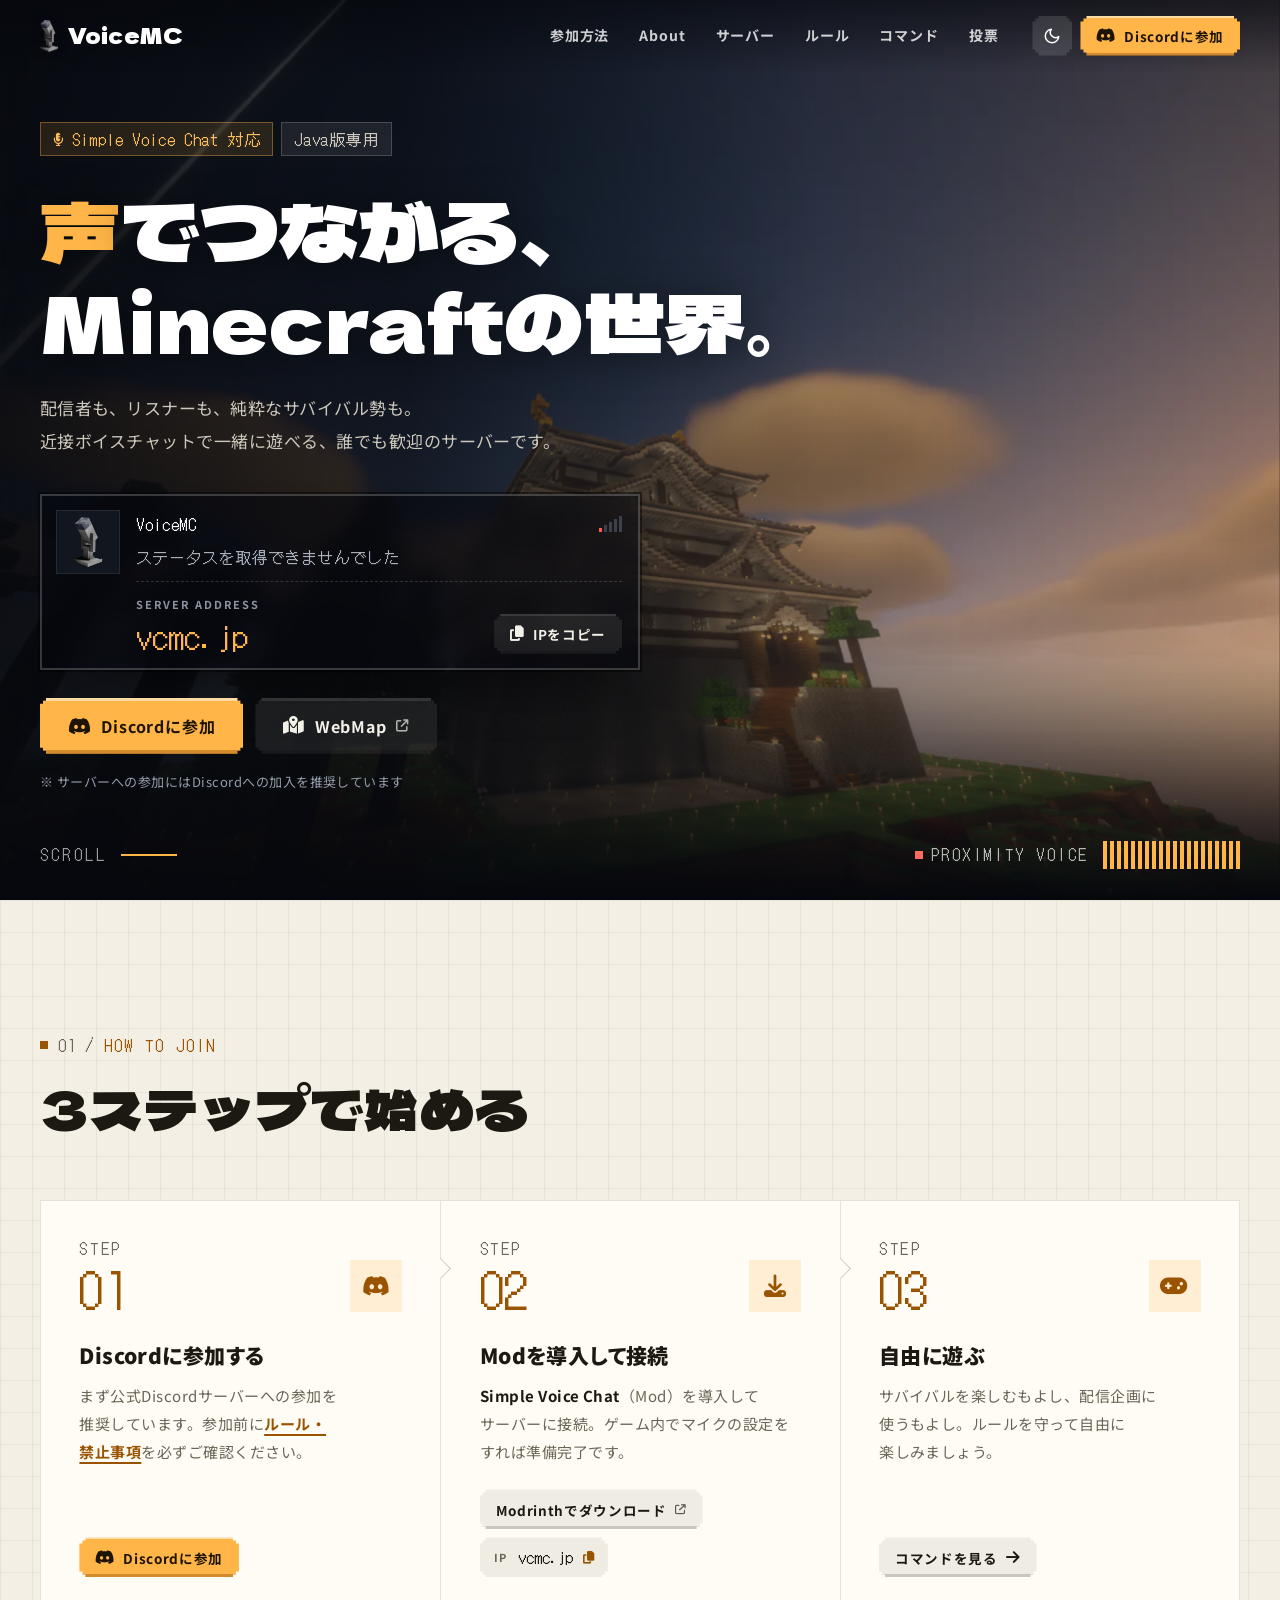
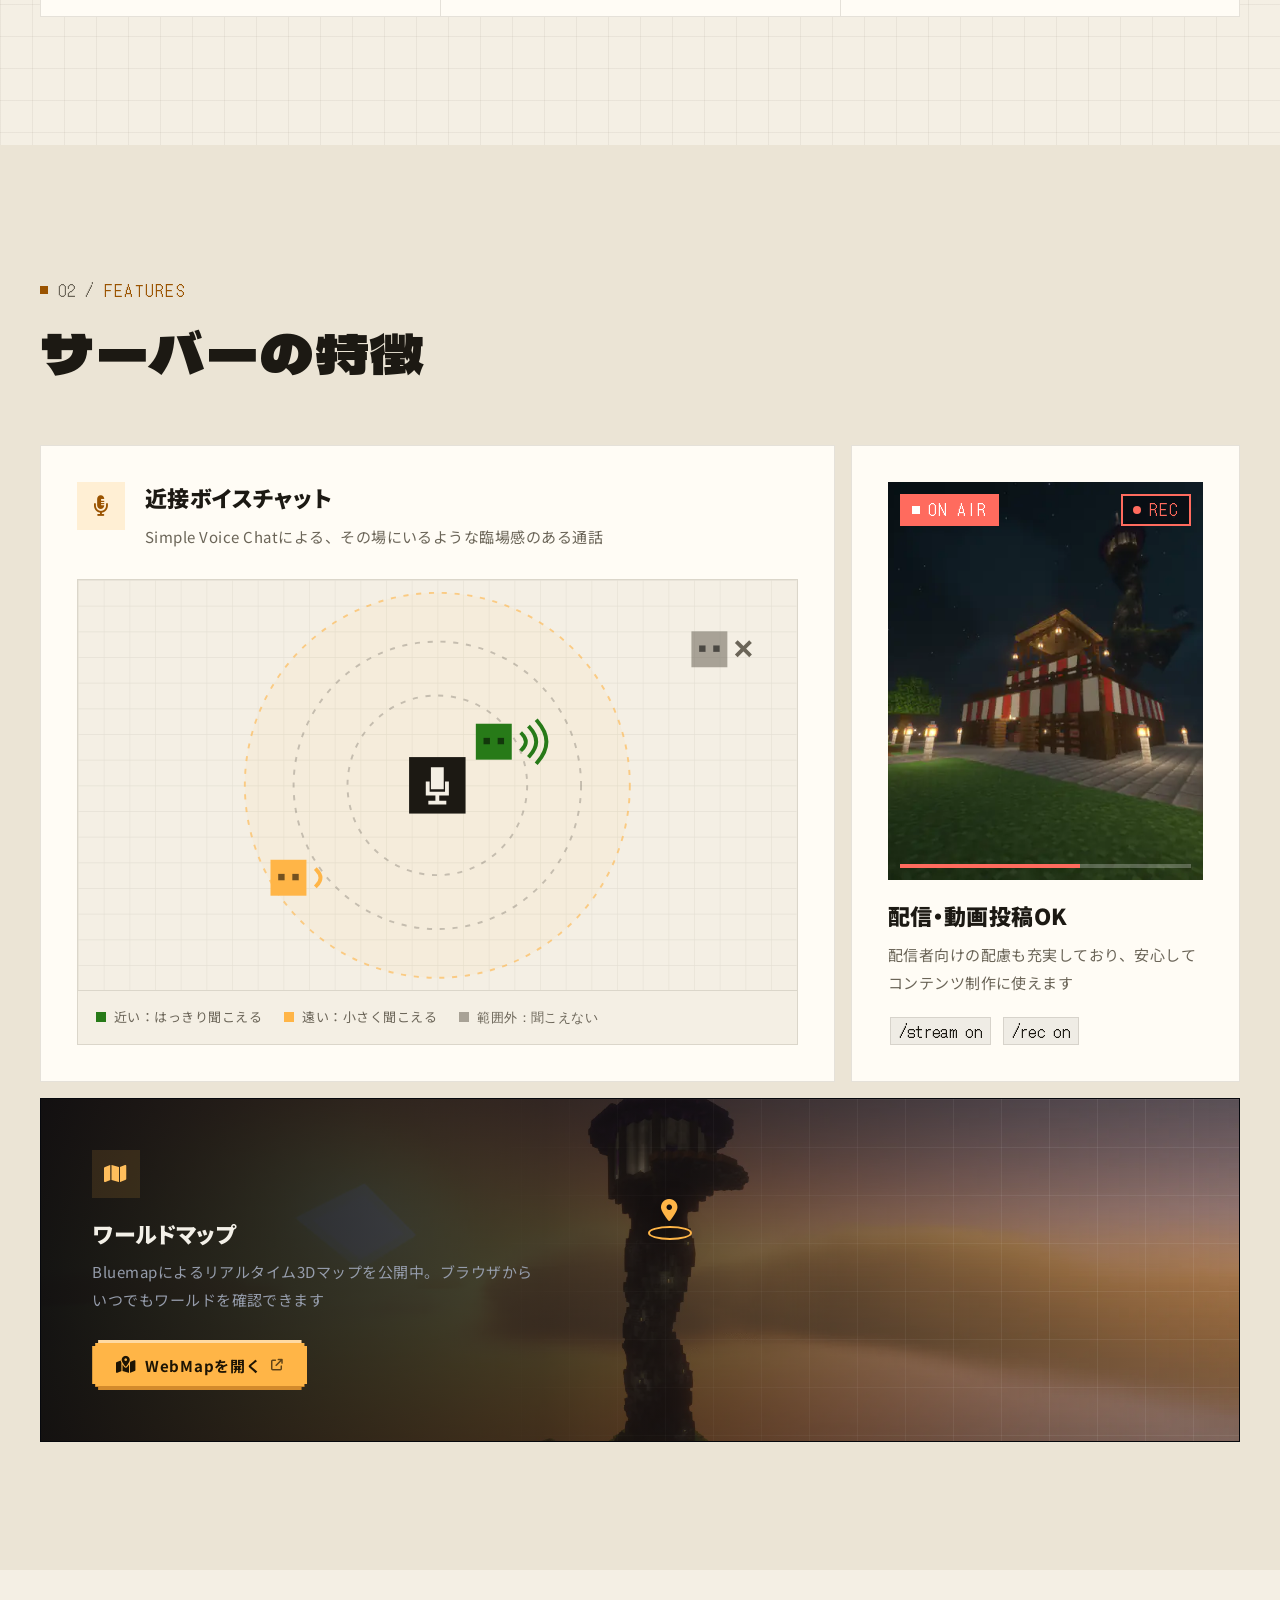
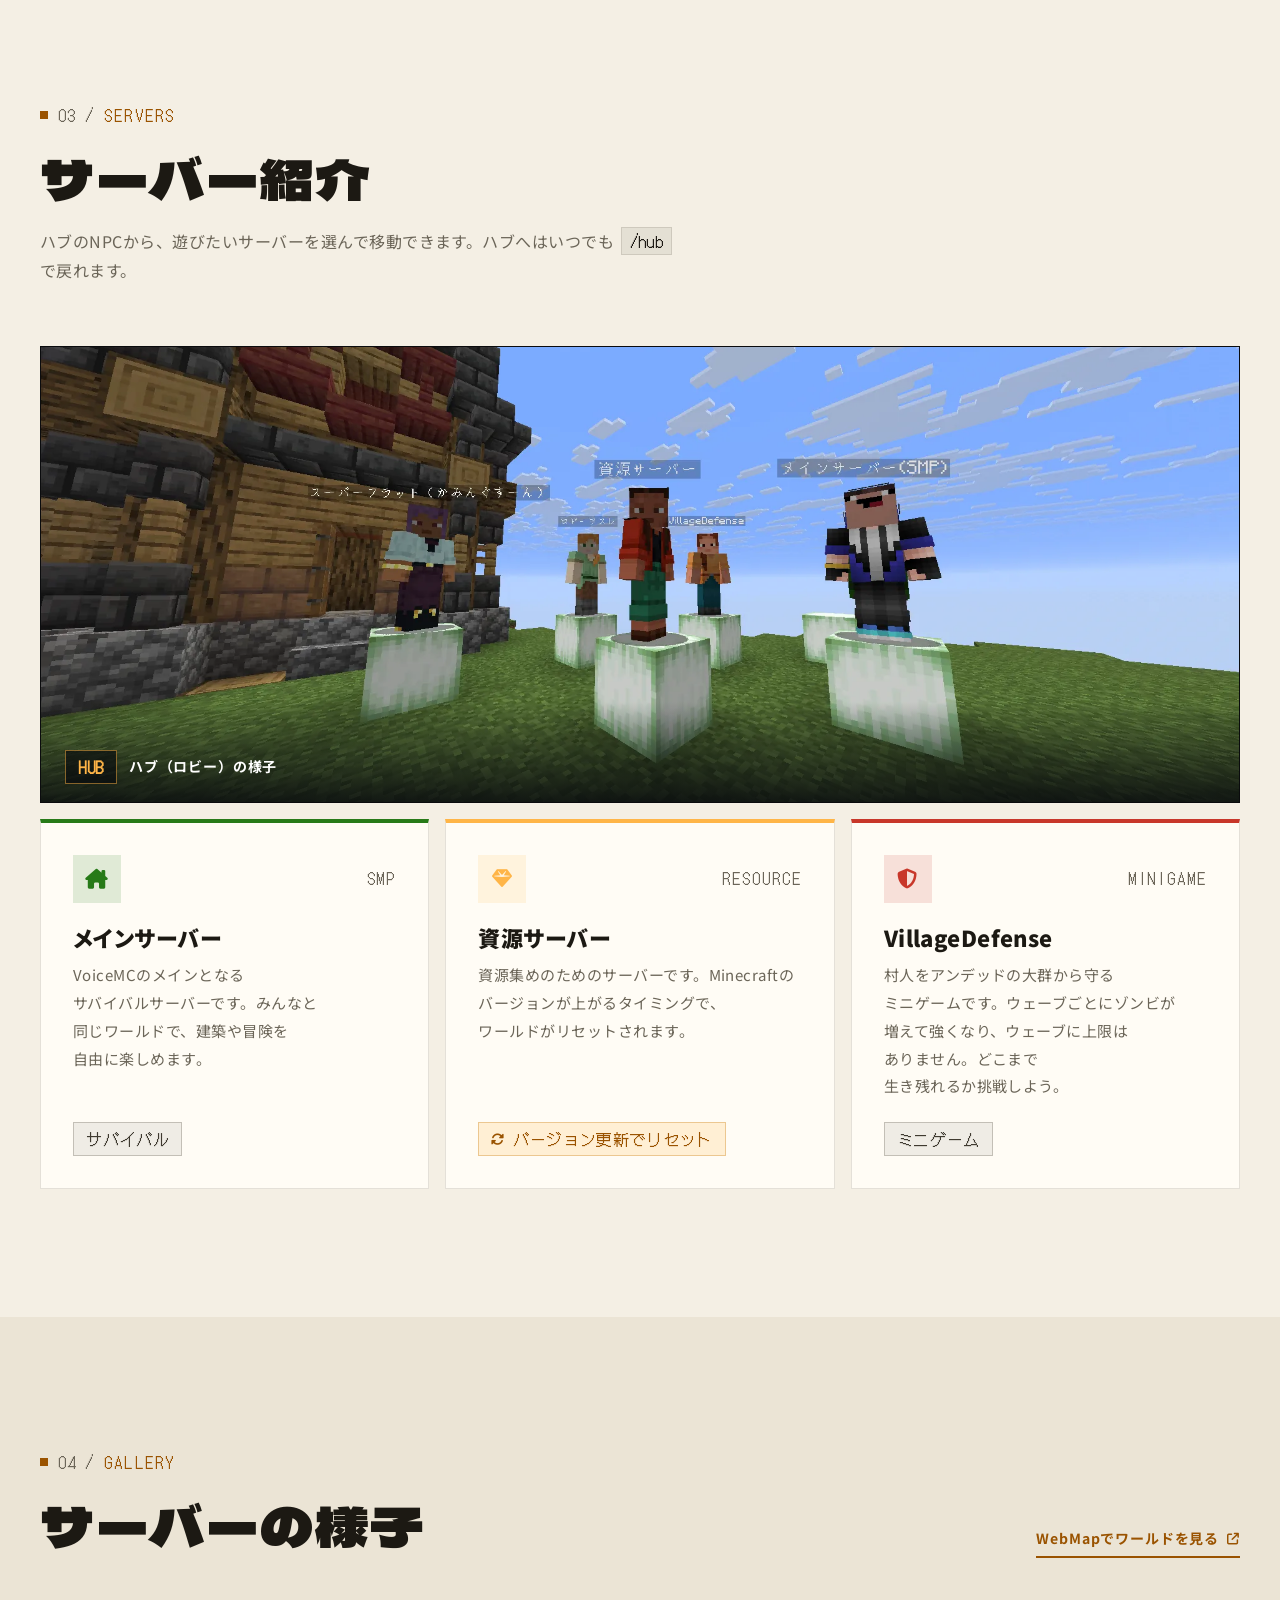
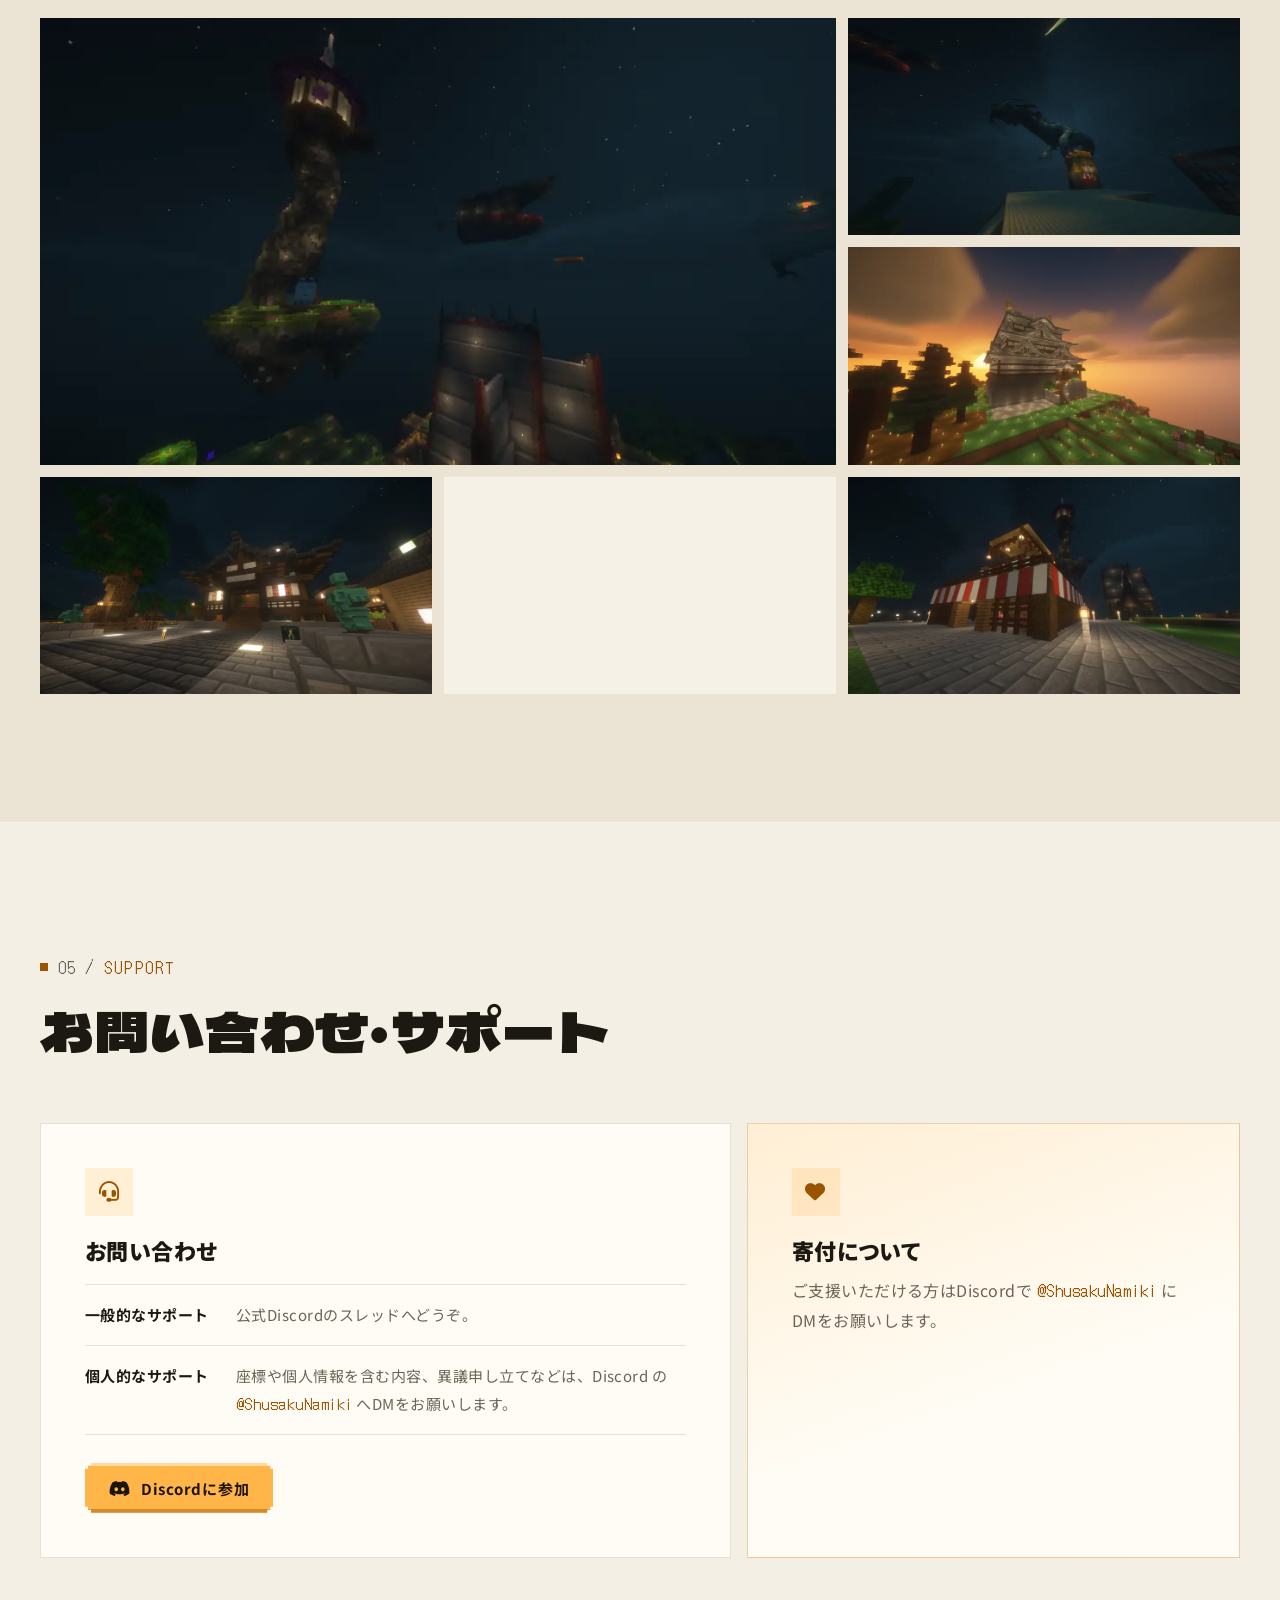
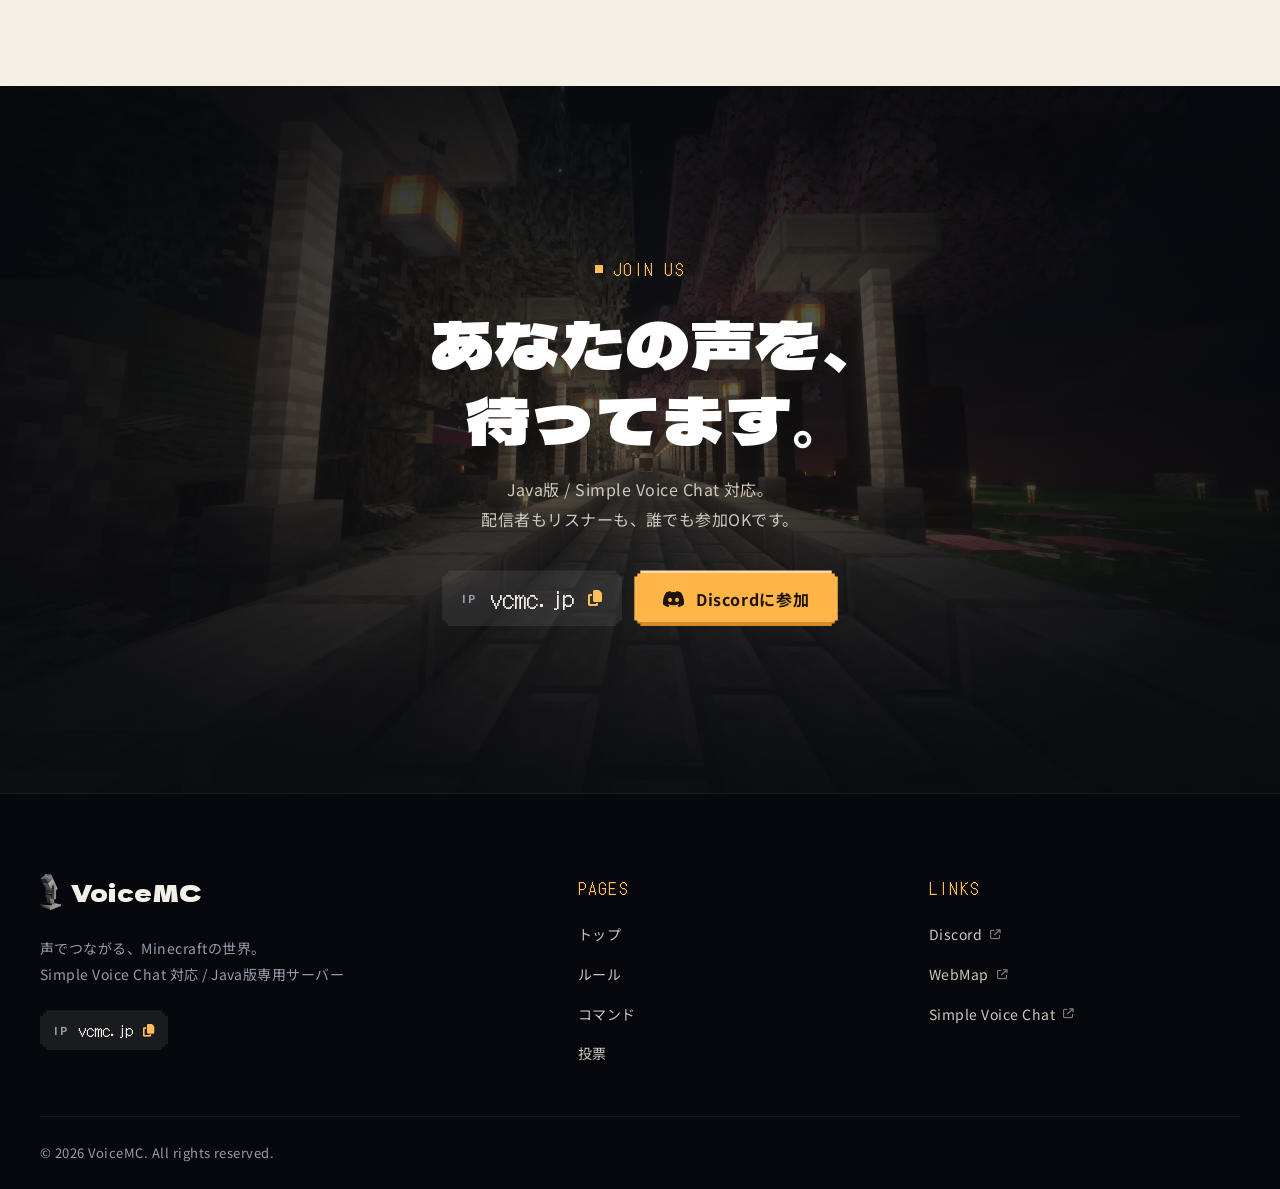
==== commit 715fa3a0: "Add server introduction section to the top page - New "Servers" section with the hub screenshot and " ====
--- a/index.html
+++ b/index.html
@@ -47,6 +47,7 @@
         <ul class="nav-links" id="nav-links">
           <li><a href="#how-to">参加方法</a></li>
           <li><a href="#features">About</a></li>
+          <li><a href="#servers">サーバー</a></li>
           <li><a href="rules.html">ルール</a></li>
           <li><a href="commands.html">コマンド</a></li>
           <li><a href="vote.html">投票</a></li>
@@ -275,26 +276,82 @@
       </div>
     </section>
 
-    <!-- ギャラリー -->
-    <section class="section" id="gallery">
+    <!-- サーバー紹介 -->
+    <section class="section" id="servers">
       <div class="container">
         <div class="section-head reveal">
           <div class="section-head-text">
-            <p class="eyebrow"><span class="eyebrow-num">03</span>Gallery</p>
-            <h2 class="section-title">サーバーの様子</h2>
-          </div>
-          <a class="section-link" href="https://map.vcmc.jp/" target="_blank" rel="noopener">WebMapでワールドを見る<i class="fa-solid fa-arrow-up-right-from-square" aria-hidden="true"></i></a>
-        </div>
-        <div class="gallery reveal-stagger" id="screenshot-grid"></div>
+            <p class="eyebrow"><span class="eyebrow-num">03</span>Servers</p>
+            <h2 class="section-title">サーバー紹介</h2>
+            <p class="section-lead">ハブのNPCから、遊びたいサーバーを選んで移動できます。ハブへはいつでも <code class="kbd">/hub</code> で戻れます。</p>
+          </div>
+        </div>
+
+        <figure class="hub-shot reveal">
+          <img src="images/opt/hub-960.webp" srcset="images/opt/hub-960.webp 960w, images/opt/hub-1920.webp 1920w" sizes="(min-width: 1280px) 1200px, 100vw" alt="ハブに並んだ各サーバー行きのNPC" width="1920" height="1009" loading="lazy" decoding="async">
+          <figcaption><span class="chip chip--accent">HUB</span>ハブ（ロビー）の様子</figcaption>
+        </figure>
+
+        <div class="servers-grid reveal-stagger">
+          <article class="srv srv--smp">
+            <div class="srv-top">
+              <span class="tile-icon"><i class="fa-solid fa-house-chimney" aria-hidden="true"></i></span>
+              <span class="srv-tag">SMP</span>
+            </div>
+            <h3 class="srv-name">メインサーバー</h3>
+            <p class="srv-text">VoiceMCのメインとなるサバイバルサーバーです。みんなと同じワールドで、建築や冒険を自由に楽しめます。</p>
+            <div class="srv-meta">
+              <span class="chip">サバイバル</span>
+            </div>
+          </article>
+
+          <article class="srv srv--resource">
+            <div class="srv-top">
+              <span class="tile-icon"><i class="fa-solid fa-gem" aria-hidden="true"></i></span>
+              <span class="srv-tag">RESOURCE</span>
+            </div>
+            <h3 class="srv-name">資源サーバー</h3>
+            <p class="srv-text">資源集めのためのサーバーです。Minecraftのバージョンが上がるタイミングで、ワールドがリセットされます。</p>
+            <div class="srv-meta">
+              <span class="chip chip--accent"><i class="fa-solid fa-rotate" aria-hidden="true"></i>バージョン更新でリセット</span>
+            </div>
+          </article>
+
+          <article class="srv srv--vd">
+            <div class="srv-top">
+              <span class="tile-icon"><i class="fa-solid fa-shield-halved" aria-hidden="true"></i></span>
+              <span class="srv-tag">MINIGAME</span>
+            </div>
+            <h3 class="srv-name">VillageDefense</h3>
+            <p class="srv-text">村人をアンデッドの大群から守るミニゲームです。ウェーブごとにゾンビが増えて強くなり、ウェーブに上限はありません。どこまで生き残れるか挑戦しよう。</p>
+            <div class="srv-meta">
+              <span class="chip">ミニゲーム</span>
+            </div>
+          </article>
+        </div>
       </div>
     </section>
 
-    <!-- サポート -->
-    <section class="section section--alt" id="support">
+    <!-- ギャラリー -->
+    <section class="section section--alt" id="gallery">
       <div class="container">
         <div class="section-head reveal">
           <div class="section-head-text">
-            <p class="eyebrow"><span class="eyebrow-num">04</span>Support</p>
+            <p class="eyebrow"><span class="eyebrow-num">04</span>Gallery</p>
+            <h2 class="section-title">サーバーの様子</h2>
+          </div>
+          <a class="section-link" href="https://map.vcmc.jp/" target="_blank" rel="noopener">WebMapでワールドを見る<i class="fa-solid fa-arrow-up-right-from-square" aria-hidden="true"></i></a>
+        </div>
+        <div class="gallery reveal-stagger" id="screenshot-grid"></div>
+      </div>
+    </section>
+
+    <!-- サポート -->
+    <section class="section" id="support">
+      <div class="container">
+        <div class="section-head reveal">
+          <div class="section-head-text">
+            <p class="eyebrow"><span class="eyebrow-num">05</span>Support</p>
             <h2 class="section-title">お問い合わせ・サポート</h2>
           </div>
         </div>
--- a/style.css
+++ b/style.css
@@ -1036,6 +1036,90 @@
 @keyframes pinRing {
   from { transform: scale(0.3); opacity: 1; }
   to { transform: scale(1.4); opacity: 0; }
+}
+
+/* ── Servers（サーバー紹介） ──────────────────────────────────────────── */
+.hub-shot {
+  position: relative;
+  overflow: hidden;
+  aspect-ratio: 21 / 8;
+  margin-bottom: 16px;
+  background: var(--night);
+  border: 1px solid var(--line);
+}
+.hub-shot img {
+  width: 100%;
+  height: 100%;
+  object-fit: cover;
+  object-position: 50% 60%;
+}
+.hub-shot figcaption {
+  position: absolute;
+  left: 0;
+  right: 0;
+  bottom: 0;
+  display: flex;
+  align-items: center;
+  gap: 12px;
+  padding: 48px 24px 18px;
+  font-size: 14px;
+  font-weight: 700;
+  letter-spacing: 0.06em;
+  color: #fff;
+  background: linear-gradient(0deg, rgba(6, 8, 13, 0.85), rgba(6, 8, 13, 0));
+}
+.hub-shot .chip--accent { color: var(--accent); background: rgba(6, 8, 13, 0.6); border-color: rgba(255, 181, 71, 0.5); }
+.servers-grid {
+  display: grid;
+  grid-template-columns: repeat(3, minmax(0, 1fr));
+  gap: 16px;
+}
+.srv {
+  --srv-color: var(--accent);
+  position: relative;
+  display: flex;
+  flex-direction: column;
+  padding: clamp(24px, 3vw, 32px);
+  background: var(--surface);
+  border: 1px solid var(--line);
+  border-top: 4px solid var(--srv-color);
+  transition: transform 0.25s var(--ease);
+}
+.srv:hover { transform: translateY(-3px); }
+.srv--smp { --srv-color: var(--green); }
+.srv--vd { --srv-color: var(--red); }
+.srv .tile-icon { color: var(--srv-color); background: color-mix(in srgb, var(--srv-color) 14%, transparent); }
+.srv-top {
+  display: flex;
+  align-items: center;
+  justify-content: space-between;
+  gap: 12px;
+}
+.srv-tag {
+  font-family: var(--font-pixel);
+  font-size: 16px;
+  letter-spacing: 0.12em;
+  color: var(--muted);
+}
+.srv-name {
+  margin-top: 20px;
+  font-size: 22px;
+  font-weight: 900;
+  letter-spacing: 0.02em;
+}
+.srv-text {
+  flex: 1;
+  margin-top: 10px;
+  font-size: 15px;
+  color: var(--muted);
+  word-break: auto-phrase;
+}
+.srv-meta {
+  display: flex;
+  flex-wrap: wrap;
+  align-items: center;
+  gap: 8px 16px;
+  margin-top: 22px;
 }
 
 /* ── Gallery ───────────────────────────────────────────────────────────── */
@@ -2096,6 +2180,8 @@
   .step + .step::before { left: 48px; top: -8px; transform: rotate(135deg); }
 
   .support-grid { grid-template-columns: 1fr; }
+  .servers-grid { grid-template-columns: 1fr; }
+  .hub-shot { aspect-ratio: 16 / 9; }
   .rule-list--cols { grid-template-columns: 1fr; }
   .guide-grid { grid-template-columns: 1fr; }
   .vote-grid { grid-template-columns: 1fr; }
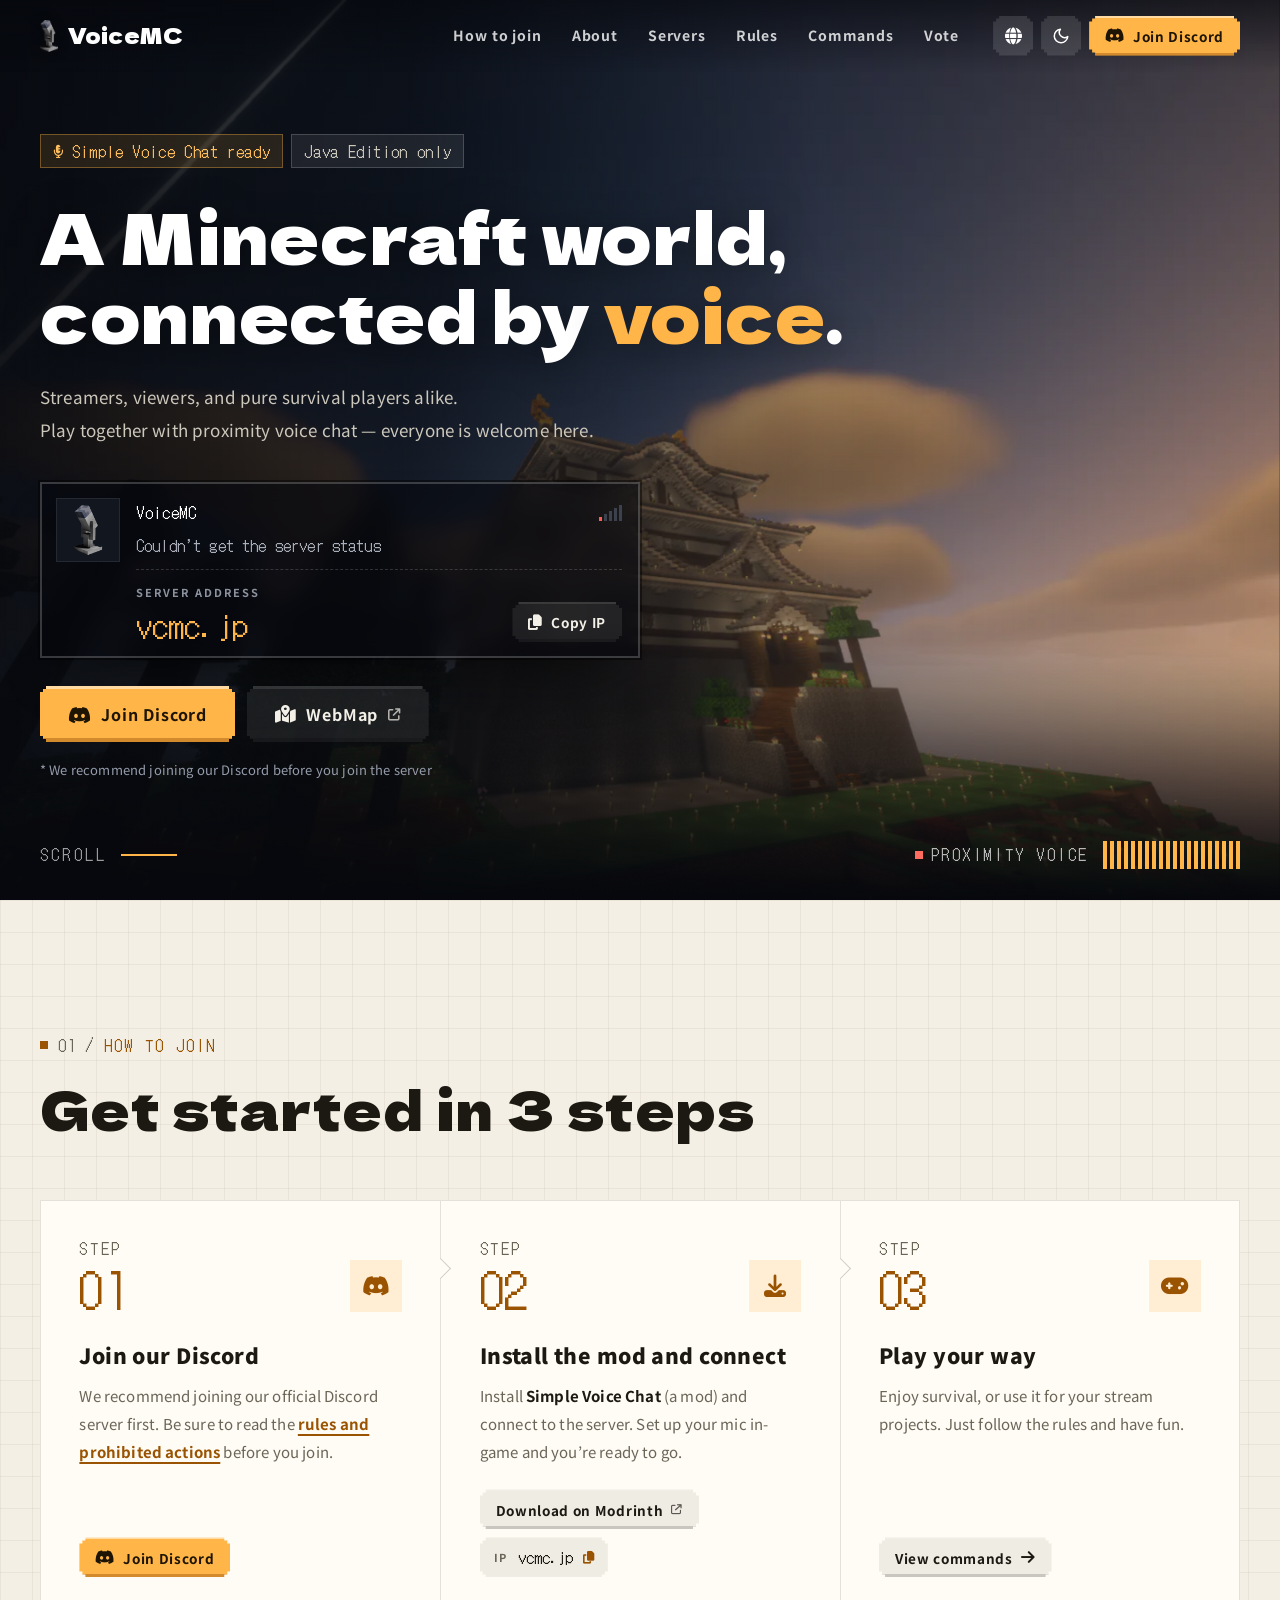
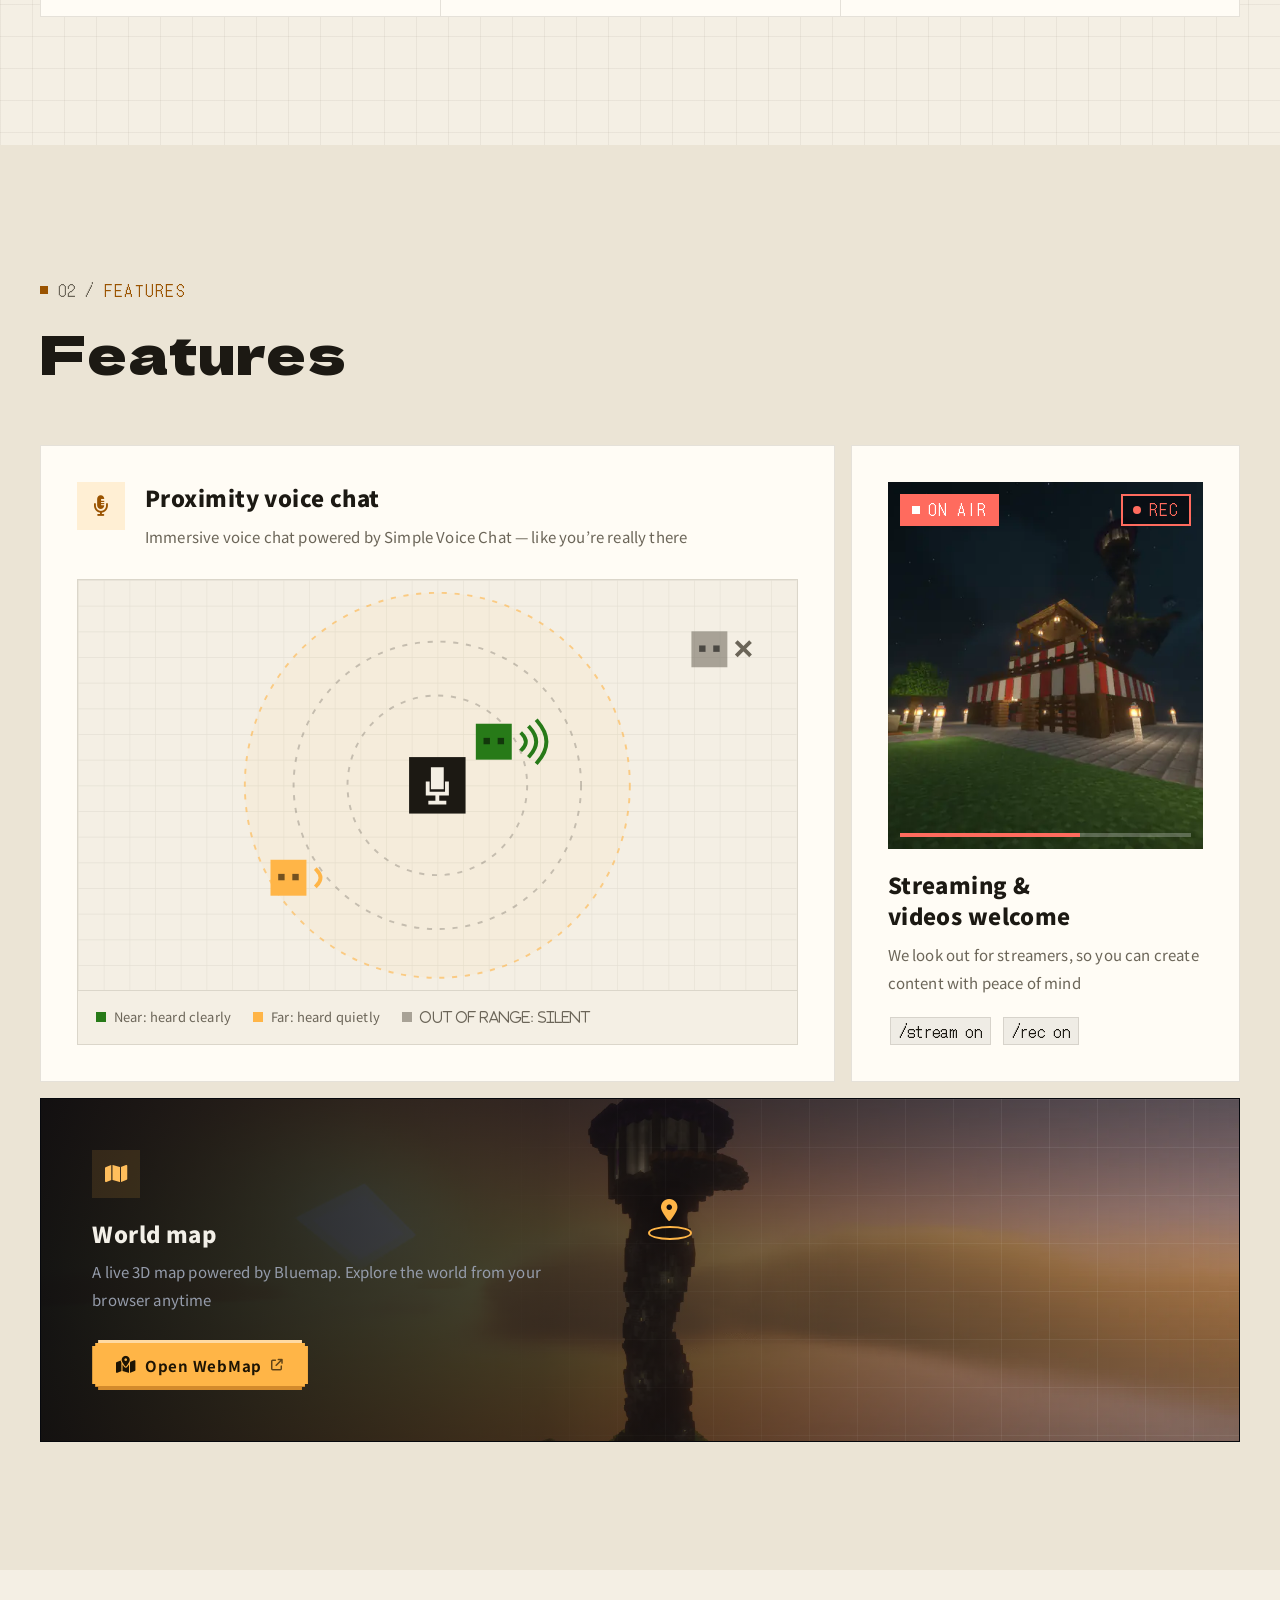
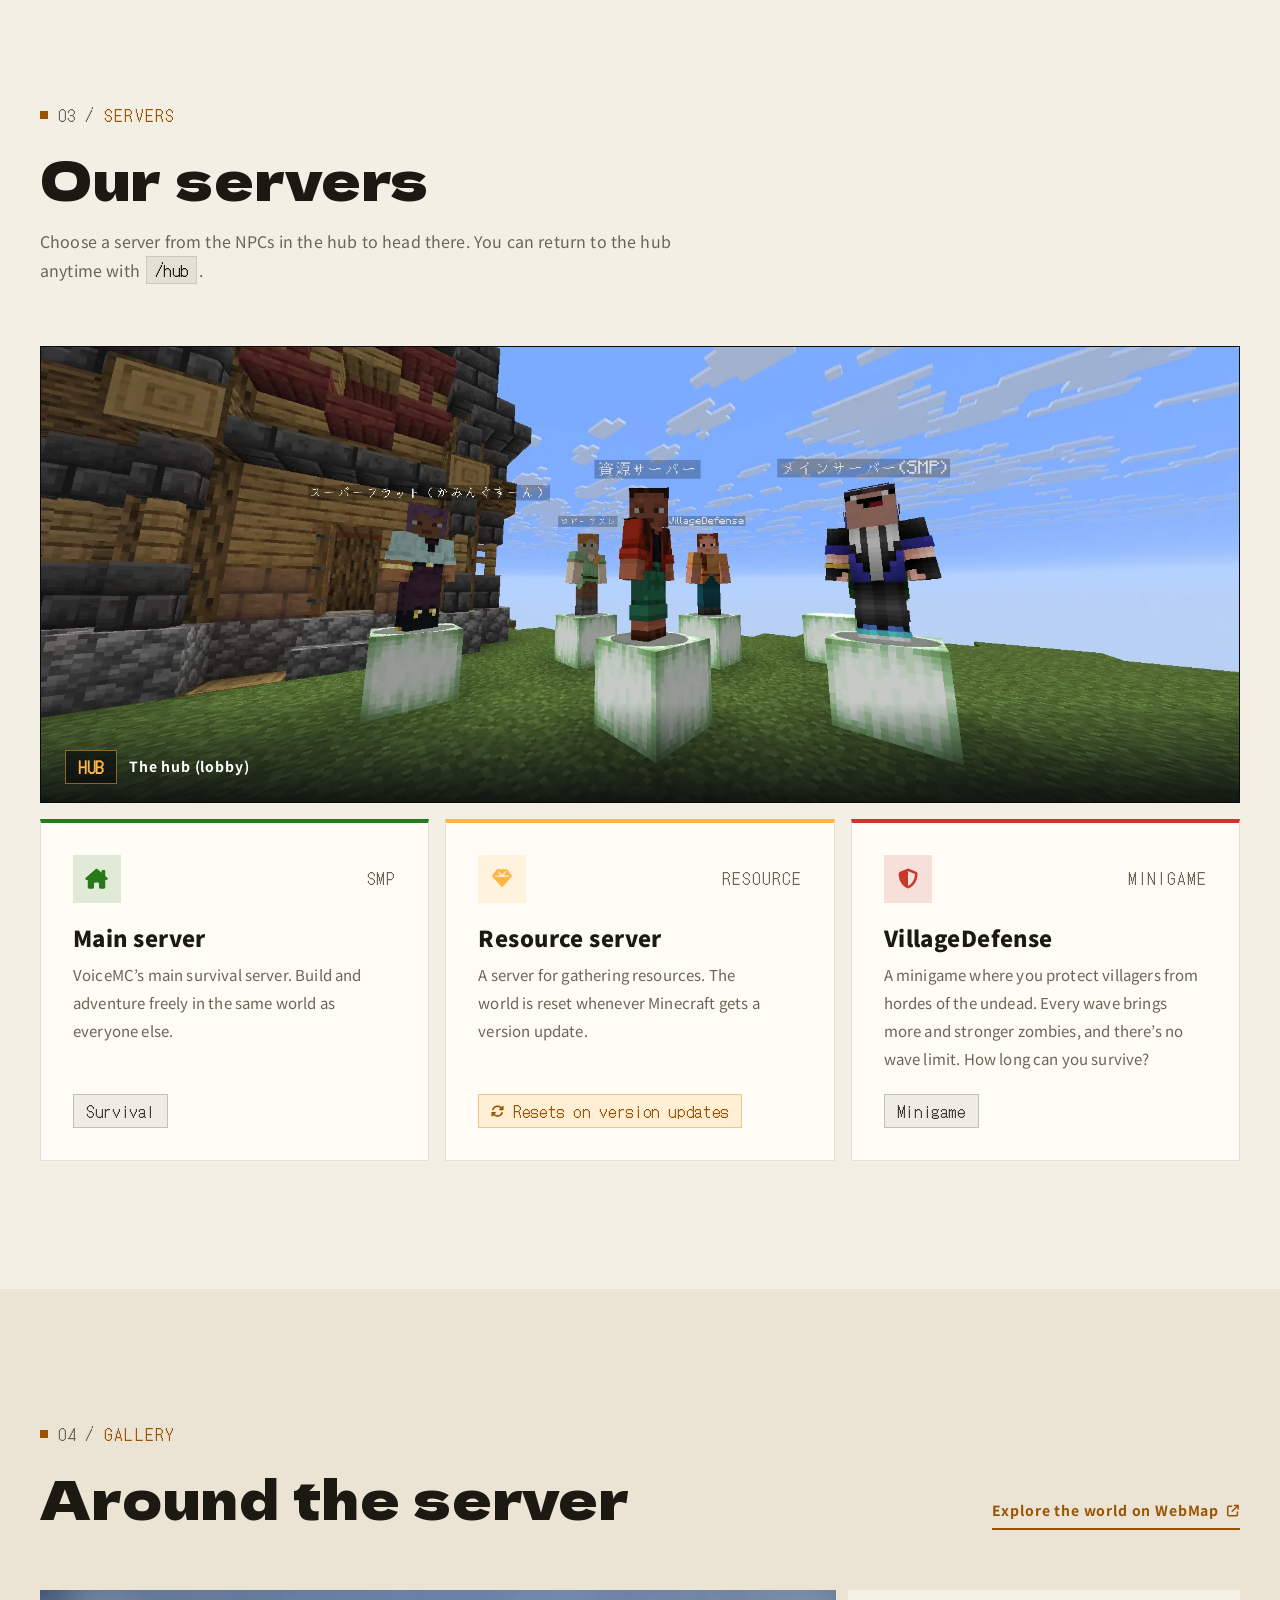
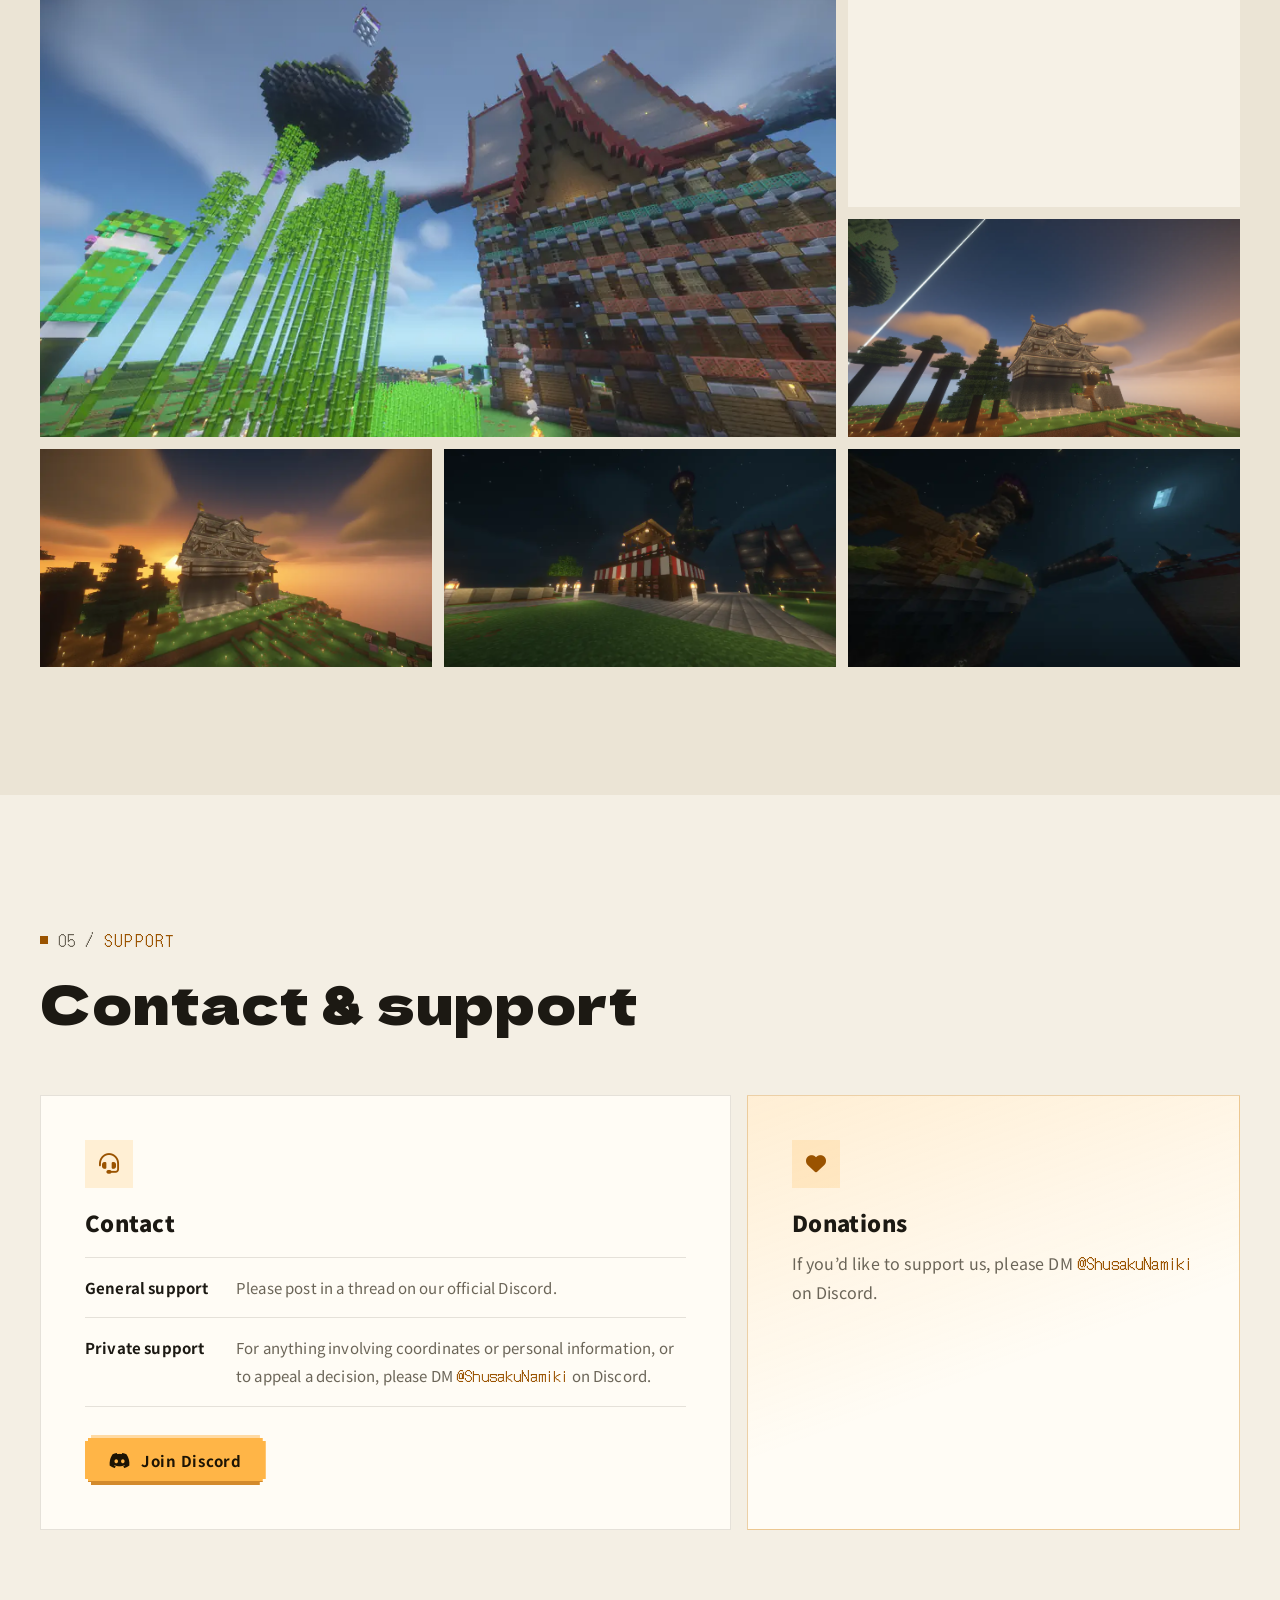
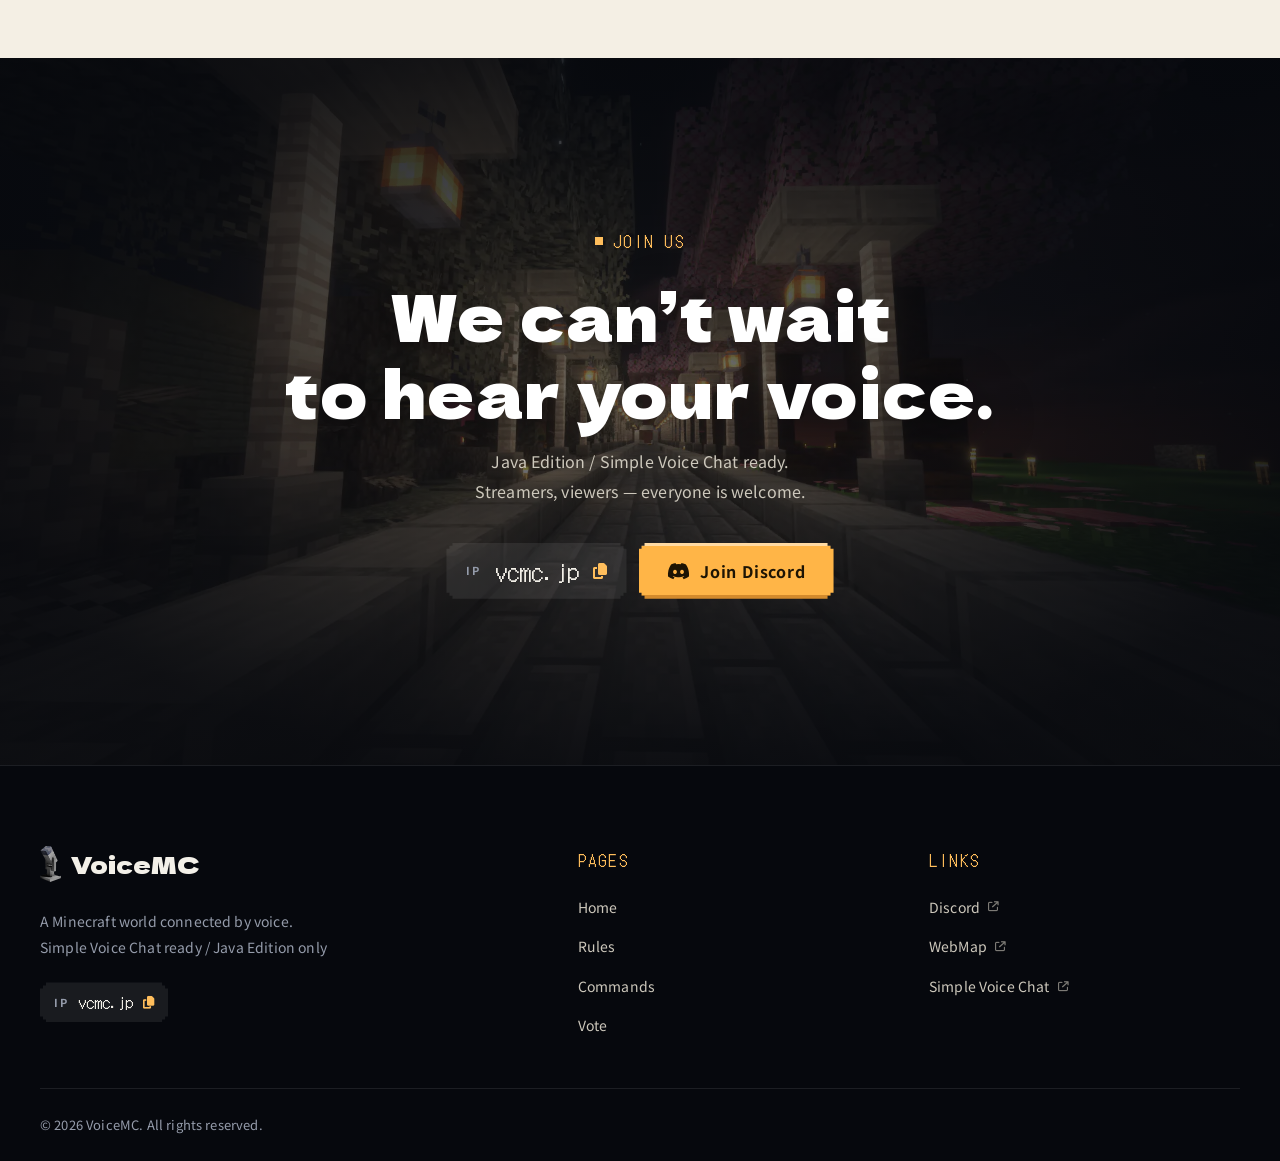
==== commit b0d3ff9a: "Add English and Chinese translations with browser-language detection - New i18n.js with a translatio" ====
--- a/index.html
+++ b/index.html
@@ -17,21 +17,67 @@
   <link rel="apple-touch-icon" href="images/opt/apple-touch-icon.png" />
   <script>
     (function () {
-      var d = document.documentElement;
+      var d = document.documentElement, w = window, i;
       d.classList.add('js');
-      var saved = null;
-      try { saved = localStorage.getItem('theme'); } catch (e) {}
-      var auto = window.matchMedia('(prefers-color-scheme: dark)').matches ? 'dark' : 'light';
-      d.setAttribute('data-theme', saved || auto);
+      function get(k) { try { return localStorage.getItem(k); } catch (e) { return null; } }
+      function set(k, v) { try { localStorage.setItem(k, v); } catch (e) {} }
+
+      // テーマ（保存された選択 → OSの設定）
+      d.setAttribute('data-theme', get('theme') || (w.matchMedia('(prefers-color-scheme: dark)').matches ? 'dark' : 'light'));
+
+      // 言語（?lang= → 保存された選択 → ブラウザの設定言語。対応外の言語は英語、検索エンジンには日本語を表示）
+      function pick(t) {
+        t = String(t || '').toLowerCase();
+        if (/^ja\b/.test(t)) return 'ja';
+        if (/^en\b/.test(t)) return 'en';
+        if (/^zh\b/.test(t)) return /hans/.test(t) ? 'zh-CN' : /-(hk|mo)\b/.test(t) ? 'zh-HK' : /hant|-tw\b/.test(t) ? 'zh-TW' : 'zh-CN';
+        return '';
+      }
+      var q = pick((location.search.match(/[?&]lang=([\w-]+)/) || [])[1]);
+      if (q) set('lang', q);
+      var lang = q || pick(get('lang'));
+      if (!lang && /bot|crawl|spider|slurp/i.test(navigator.userAgent)) lang = 'ja';
+      if (!lang) {
+        var list = navigator.languages || [navigator.language];
+        for (i = 0; i < list.length && !lang; i++) lang = pick(list[i]);
+      }
+      lang = lang || 'en';
+      w.vcmcLang = lang;
+      d.lang = lang;
+      if (lang !== 'ja') {
+        // 翻訳が終わるまで本文を隠す（i18n.js が解除。読み込めなくても3秒で解除）
+        d.classList.add('i18n-pending');
+        setTimeout(function () { d.classList.remove('i18n-pending'); }, 3000);
+      }
+
+      // フォント（中国語は漢字の字形が日本語と違うため、見出し・ドット用フォントは英数字だけ読み込み、漢字は Noto Sans SC/TC/HK で表示）
+      var g = 'https://fonts.googleapis.com/css2?family=Dela+Gothic+One&family=DotGothic16';
+      var zh = { 'zh-CN': 'SC', 'zh-TW': 'TC', 'zh-HK': 'HK' }[lang];
+      var ascii = '';
+      for (i = 32; i < 127; i++) ascii += String.fromCharCode(i);
+      var fonts = zh
+        ? [g + '&display=swap&text=' + encodeURIComponent(ascii + '©●'), 'https://fonts.googleapis.com/css2?family=Noto+Sans+' + zh + ':wght@400;500;700;900&display=swap']
+        : [g + '&family=Noto+Sans+JP:wght@400;500;700;900&display=swap'];
+      fonts.forEach(function (href) {
+        var l = document.createElement('link');
+        l.rel = 'stylesheet';
+        l.href = href;
+        document.head.appendChild(l);
+      });
+
+      // 翻訳関数（i18n.js が読み込まれると置き換わる）
+      w.vcmcT = function (s, v) { return v ? s.replace(/\{(\w+)\}/g, function (m, k) { return k in v ? v[k] : m; }) : s; };
+
       // main.js が読み込めなかった場合でもコンテンツが表示されるようにする
-      window.addEventListener('load', function () { if (!window.__vcmcReady) d.classList.remove('js'); });
+      w.addEventListener('load', function () { if (!w.__vcmcReady) d.classList.remove('js'); });
     })();
   </script>
   <link rel="preconnect" href="https://fonts.googleapis.com">
   <link rel="preconnect" href="https://fonts.gstatic.com" crossorigin>
-  <link href="https://fonts.googleapis.com/css2?family=Dela+Gothic+One&family=DotGothic16&family=Noto+Sans+JP:wght@400;500;700;900&display=swap" rel="stylesheet">
+  <noscript><link href="https://fonts.googleapis.com/css2?family=Dela+Gothic+One&family=DotGothic16&family=Noto+Sans+JP:wght@400;500;700;900&display=swap" rel="stylesheet"></noscript>
   <link rel="stylesheet" href="https://cdnjs.cloudflare.com/ajax/libs/font-awesome/6.5.2/css/all.min.css" integrity="sha512-SnH5WK+bZxgPHs44uWIX+LLJAJ9/2PkPKZ5QiAj6Ta86w+fsb2TkcmfRyVX3pBnMFcV7oQPJkl9QevSCWr3W6A==" crossorigin="anonymous" referrerpolicy="no-referrer" />
   <link rel="stylesheet" href="style.css" />
+  <script src="i18n.js" defer></script>
   <script src="main.js" defer></script>
 </head>
 <body class="has-hero">
@@ -57,6 +103,16 @@
         </ul>
       </nav>
       <div class="nav-actions">
+        <label class="icon-btn lang-switch" title="Language / 言語">
+          <i class="fa-solid fa-globe" aria-hidden="true"></i>
+          <select id="lang-select" aria-label="Language / 言語">
+            <option value="ja" lang="ja">日本語</option>
+            <option value="en" lang="en">English</option>
+            <option value="zh-CN" lang="zh-CN">简体中文</option>
+            <option value="zh-TW" lang="zh-TW">繁體中文（台灣）</option>
+            <option value="zh-HK" lang="zh-HK">繁體中文（香港）</option>
+          </select>
+        </label>
         <button class="icon-btn theme-toggle" id="theme-toggle" type="button" aria-label="テーマを切り替え">
           <svg class="icon-light" viewBox="0 0 24 24" fill="none" stroke="currentColor" stroke-width="2" stroke-linecap="round" stroke-linejoin="round" aria-hidden="true"><path d="M21 12.79A9 9 0 1 1 11.21 3 7 7 0 0 0 21 12.79z"/></svg>
           <svg class="icon-dark" viewBox="0 0 24 24" fill="none" stroke="currentColor" stroke-width="2" stroke-linecap="round" stroke-linejoin="round" aria-hidden="true"><circle cx="12" cy="12" r="5"/><line x1="12" y1="1" x2="12" y2="3"/><line x1="12" y1="21" x2="12" y2="23"/><line x1="4.22" y1="4.22" x2="5.64" y2="5.64"/><line x1="18.36" y1="18.36" x2="19.78" y2="19.78"/><line x1="1" y1="12" x2="3" y2="12"/><line x1="21" y1="12" x2="23" y2="12"/><line x1="4.22" y1="19.78" x2="5.64" y2="18.36"/><line x1="18.36" y1="5.64" x2="19.78" y2="4.22"/></svg>
@@ -464,6 +520,7 @@
 
   <script>
     // ── リアルタイムサーバーステータス（mcsrvstat.us） ──
+    const t = (s, v) => window.vcmcT(s, v); // 翻訳（i18n.js）
     const SERVER_VERSION = '26.3'; // 表示するバージョン（サーバー更新時に書き換えてください）
     const statusCard = document.getElementById('status-card');
     const statusPlayers = document.getElementById('server-players');
@@ -479,23 +536,25 @@
           const max = Number(data.players?.max ?? 0);
           statusCard.dataset.state = 'online';
           statusPlayers.textContent = `${online}/${max}`;
-          statusPlayers.setAttribute('aria-label', `接続中のプレイヤー ${online} / ${max}`);
-          statusText.innerHTML = `<span class="ok">● オンライン</span>　バージョン ${SERVER_VERSION}`;
+          statusPlayers.setAttribute('aria-label', `${t('接続中のプレイヤー')} ${online} / ${max}`);
+          statusText.innerHTML = `<span class="ok">● ${t('オンライン')}</span>　${t('バージョン')} ${SERVER_VERSION}`;
         } else {
           statusCard.dataset.state = 'offline';
           statusPlayers.textContent = '';
-          statusText.innerHTML = '<span class="ng">● 現在オフラインです</span>';
+          statusText.innerHTML = `<span class="ng">● ${t('現在オフラインです')}</span>`;
         }
       } catch {
         statusCard.dataset.state = 'error';
         statusPlayers.textContent = '';
-        statusText.textContent = 'ステータスを取得できませんでした';
+        statusText.textContent = t('ステータスを取得できませんでした');
       }
     }
 
-    fetchServerStatus();
-    // 60秒ごとに自動更新
-    setInterval(fetchServerStatus, 60_000);
+    // 翻訳（i18n.js）が終わってから表示する。60秒ごとに自動更新
+    document.addEventListener('DOMContentLoaded', () => {
+      fetchServerStatus();
+      setInterval(fetchServerStatus, 60_000);
+    });
 
     // ── ギャラリー ──
     // ・軽量版（images/opt/名前-960.webp と 名前-1920.webp）がある画像は「名前」だけを書きます
@@ -525,10 +584,10 @@
     let lbCurrent = 0;
     let lbLastFocus = null;
 
-    (function renderGallery() {
+    function renderGallery() {
       const grid = document.getElementById('screenshot-grid');
       if (!galleryImages.length) {
-        grid.innerHTML = '<p class="gallery-empty">スクリーンショットは近日公開予定です。</p>';
+        grid.innerHTML = `<p class="gallery-empty">${t('スクリーンショットは近日公開予定です。')}</p>`;
         return;
       }
       const picked = [...galleryImages].sort(() => Math.random() - 0.5).slice(0, 6).map(gallerySrc);
@@ -537,7 +596,7 @@
         const btn = document.createElement('button');
         btn.type = 'button';
         btn.className = 'gallery-item';
-        btn.setAttribute('aria-label', `スクリーンショット ${i + 1} を拡大表示`);
+        btn.setAttribute('aria-label', t('スクリーンショット {n} を拡大表示', { n: i + 1 }));
         const img = document.createElement('img');
         if (p.srcset) {
           img.srcset = p.srcset;
@@ -553,7 +612,8 @@
         btn.addEventListener('click', () => openLightbox(i));
         grid.appendChild(btn);
       });
-    })();
+    }
+    document.addEventListener('DOMContentLoaded', renderGallery);
 
     // ── ライトボックス ──
     const lightbox  = document.getElementById('lightbox');
@@ -564,7 +624,7 @@
     function showLightboxImage(index) {
       lbCurrent = index;
       lbImg.src = lbImages[index];
-      lbImg.alt = `サーバースクリーンショット ${index + 1}`;
+      lbImg.alt = t('サーバースクリーンショット {n}', { n: index + 1 });
       lbCounter.textContent = `${index + 1} / ${lbImages.length}`;
     }
     function openLightbox(index) {
@@ -644,7 +704,7 @@
         closeEggModal();
         window.open(NICONICO_URL, '_blank', 'noopener,noreferrer');
       } else {
-        document.getElementById('egg-error').textContent = '違います';
+        document.getElementById('egg-error').textContent = t('違います');
       }
     }
     document.getElementById('egg-input').addEventListener('keydown', e => {
--- a/style.css
+++ b/style.css
@@ -211,6 +211,7 @@
   font-size: 14px;
   font-weight: 700;
   letter-spacing: 0.06em;
+  white-space: nowrap;
   color: var(--nav-fg, var(--ink-2));
   transition: color 0.15s ease;
 }
@@ -2094,6 +2095,50 @@
 }
 .egg-input:focus { border-color: #fff; }
 .egg-error { min-height: 1.5em; margin-bottom: 10px; font-size: 16px; color: #ff5555; }
+
+/* ── 多言語対応（i18n.js） ─────────────────────────────────────────────── */
+/* 翻訳が終わるまで本文を隠して、日本語が一瞬見えるのを防ぐ */
+.i18n-pending body { visibility: hidden; }
+
+/* 中国語：漢字は日本語フォントだと字形が違うため Noto Sans SC / TC / HK で表示する。
+   見出し用・ドット用フォントは英数字だけを読み込んでいる（各ページ head のスクリプト） */
+:root:lang(zh-CN) {
+  --font-body: "PingFang SC", "Noto Sans SC", "Microsoft YaHei", "Hiragino Sans GB", system-ui, sans-serif;
+  --font-display: "Dela Gothic One", "Noto Sans SC", "PingFang SC", "Microsoft YaHei", sans-serif;
+  --font-pixel: "DotGothic16", "Noto Sans SC", "PingFang SC", monospace;
+}
+:root:lang(zh-TW) {
+  --font-body: "PingFang TC", "Noto Sans TC", "Microsoft JhengHei", system-ui, sans-serif;
+  --font-display: "Dela Gothic One", "Noto Sans TC", "PingFang TC", "Microsoft JhengHei", sans-serif;
+  --font-pixel: "DotGothic16", "Noto Sans TC", "PingFang TC", monospace;
+}
+:root:lang(zh-HK) {
+  --font-body: "PingFang HK", "Noto Sans HK", "Microsoft JhengHei", system-ui, sans-serif;
+  --font-display: "Dela Gothic One", "Noto Sans HK", "PingFang HK", "Microsoft JhengHei", sans-serif;
+  --font-pixel: "DotGothic16", "Noto Sans HK", "PingFang HK", monospace;
+}
+/* 見出しの漢字は Noto の極太で表示（英数字は Dela Gothic One のまま、疑似ボールドにはしない） */
+:lang(zh) :is(.hero-title, .section-title, .cta-title, .page-title, .rule-block-title, .mod-title, .vote-card-title, .death-title) {
+  font-weight: 900;
+  font-synthesis: none;
+}
+/* 英語：字間を詰め、横に長くなるヒーロー見出しを少し小さく */
+:lang(en) body { letter-spacing: 0.01em; }
+:lang(en) .hero-title { font-size: clamp(32px, 5.4vw, 70px); }
+
+/* 言語切り替え（地球アイコンの上に透明なセレクトを重ねている） */
+.lang-switch { position: relative; }
+.lang-switch i { font-size: 17px; pointer-events: none; }
+.lang-switch select {
+  position: absolute;
+  inset: 0;
+  width: 100%;
+  height: 100%;
+  font-size: 16px;
+  opacity: 0;
+  cursor: pointer;
+}
+.lang-switch:focus-within { box-shadow: inset 0 0 0 2px var(--accent); }
 
 /* ── Reveal Animations ─────────────────────────────────────────────────── */
 @keyframes revealUp {
@@ -2142,7 +2187,8 @@
   .footer-brand { grid-column: 1 / -1; }
 }
 
-@media (max-width: 860px) {
+/* ヘッダーのメニューが1行に収まらない幅ではハンバーガーメニューにする */
+@media (max-width: 1180px) {
   .hamburger { display: inline-grid; }
   .nav-cta { display: none; }
   .nav-links {
@@ -2174,7 +2220,9 @@
   }
   .nav-links a:not(.btn)::after { left: 4px; right: auto; width: 24px; bottom: 8px; }
   .nav-mobile-cta { display: block; padding-top: 20px; }
-
+}
+
+@media (max-width: 860px) {
   .steps { grid-template-columns: 1fr; }
   .step + .step { border-left: 0; border-top: 1px solid var(--line); }
   .step + .step::before { left: 48px; top: -8px; transform: rotate(135deg); }
@@ -2223,7 +2271,7 @@
   .gallery-item:last-child:nth-child(even) { grid-column: span 2; aspect-ratio: 16 / 9; }
 
   .tabs { display: grid; grid-template-columns: repeat(2, minmax(0, 1fr)); }
-  .tab-btn { justify-content: center; padding: 0 10px; }
+  .tab-btn { justify-content: center; padding: 6px 10px; white-space: normal; text-align: center; line-height: 1.3; }
 
   .support-list > div { grid-template-columns: 1fr; gap: 4px; }
   .cta-actions { display: grid; grid-template-columns: 1fr; }
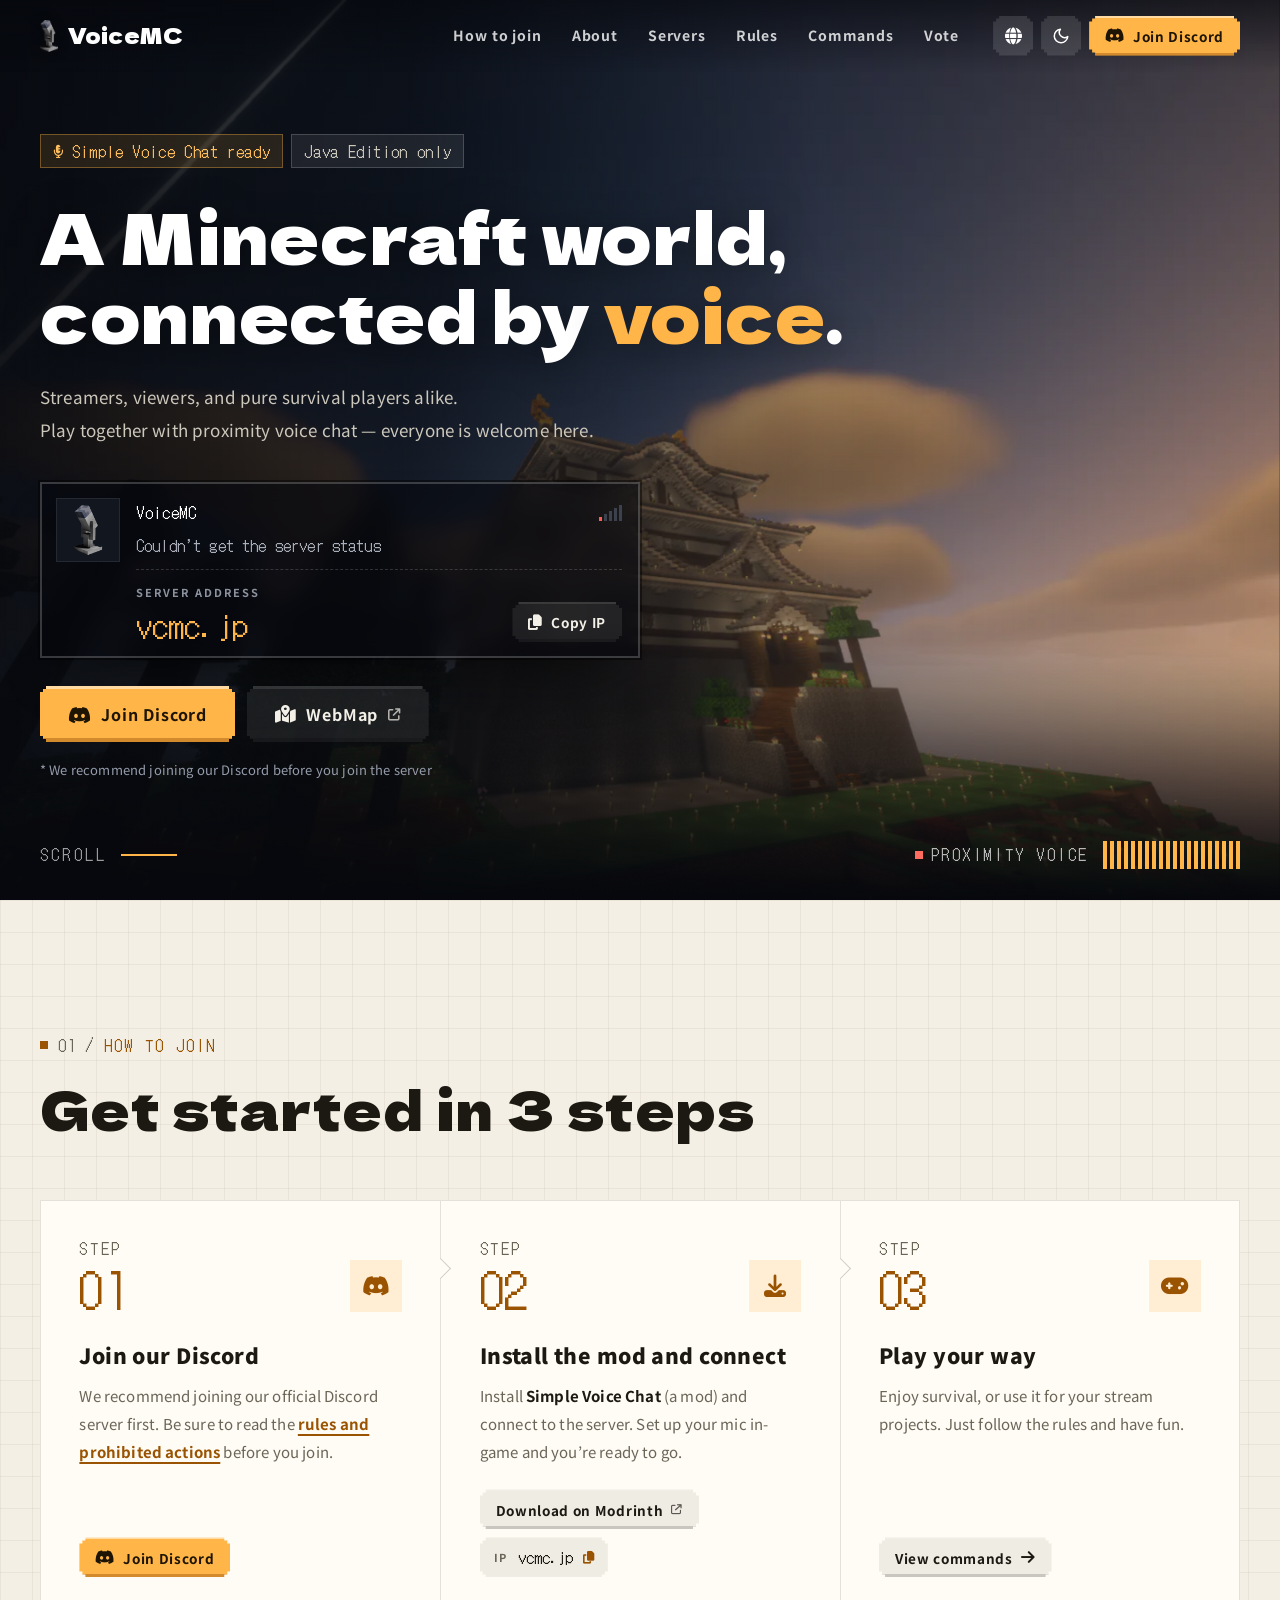
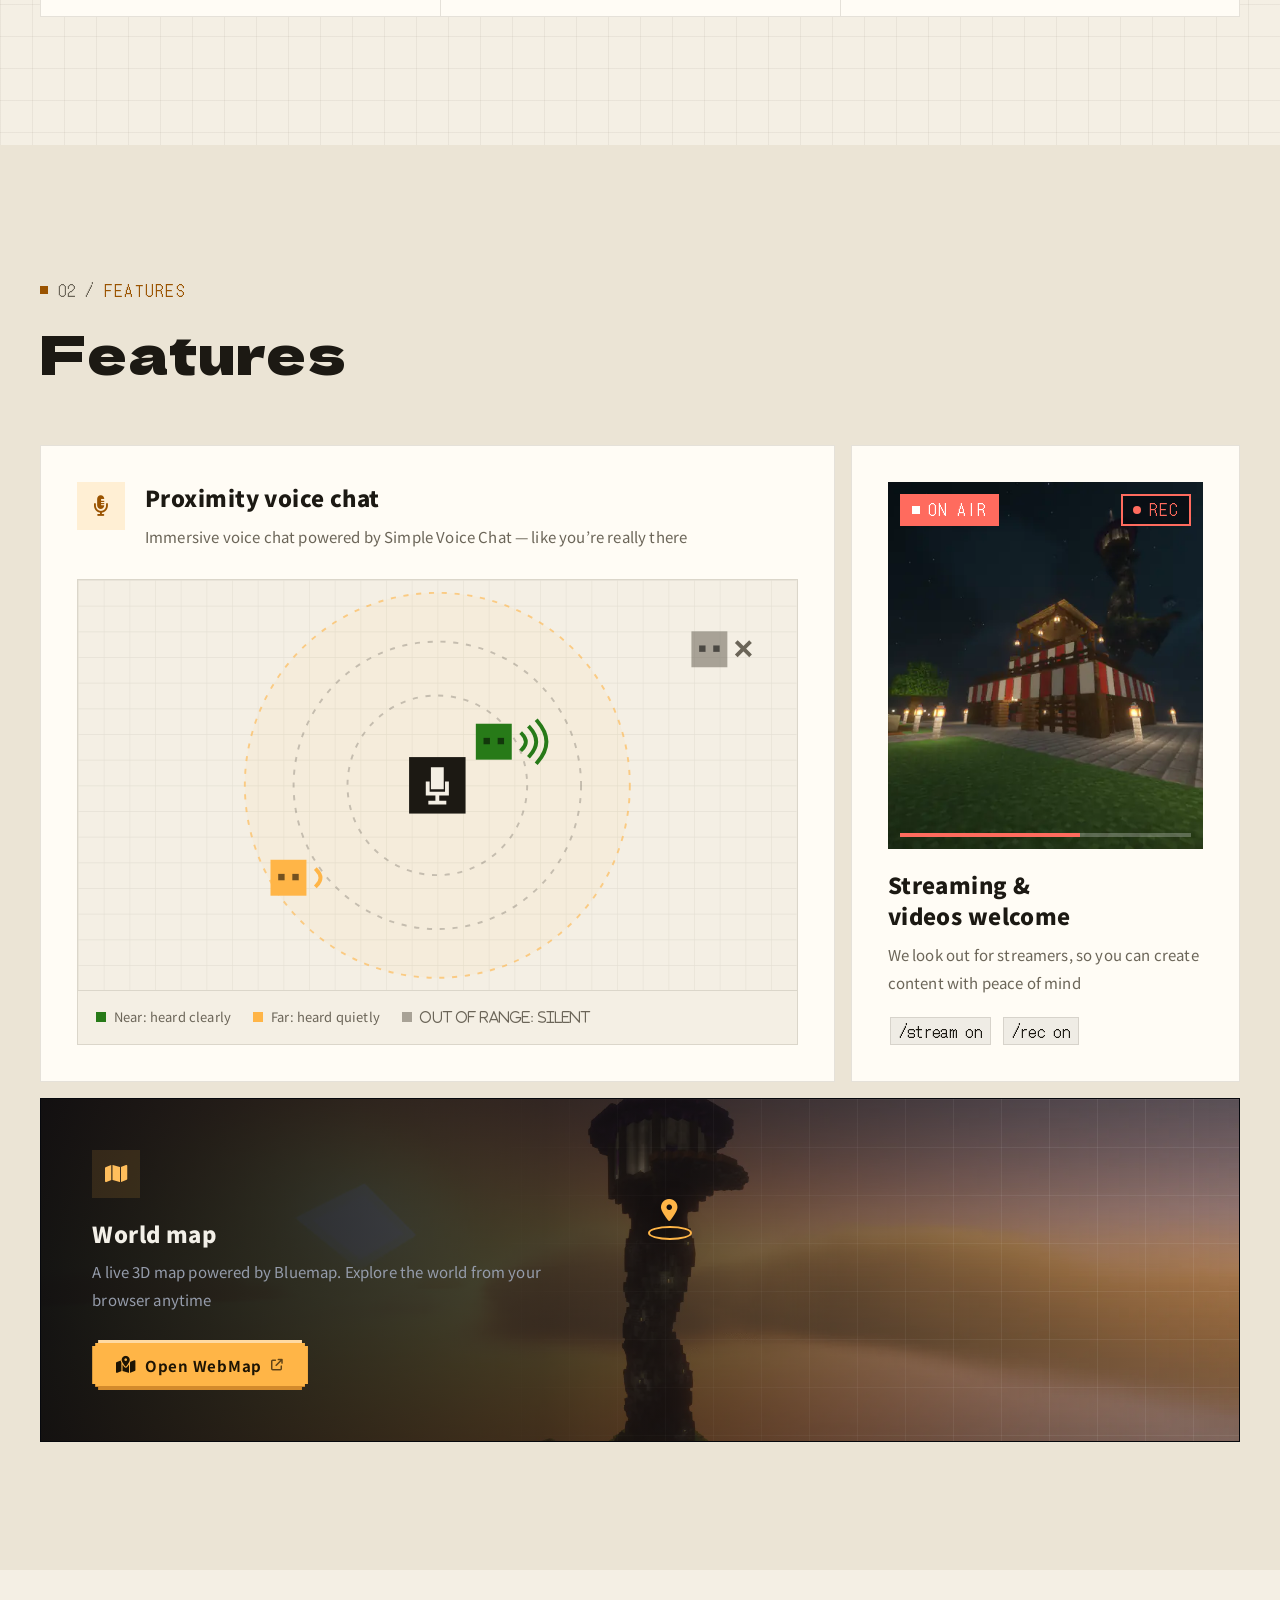
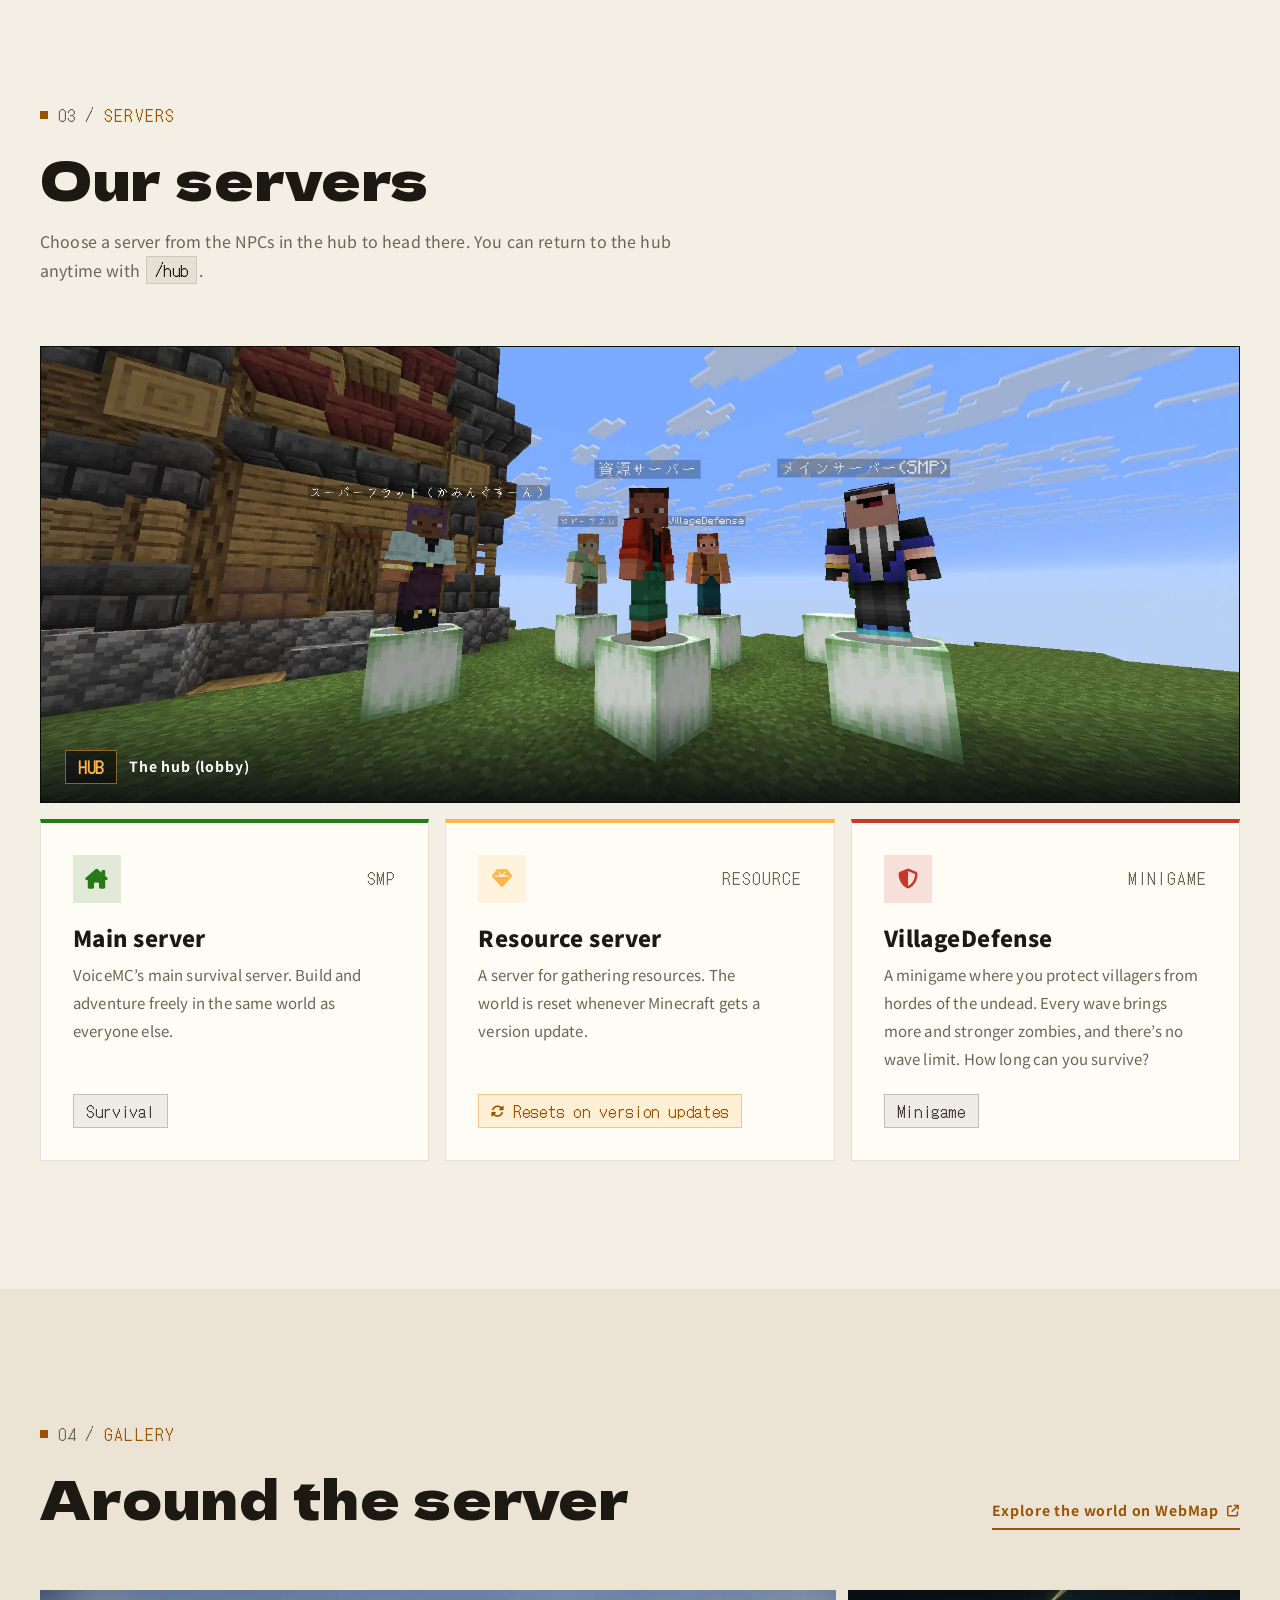
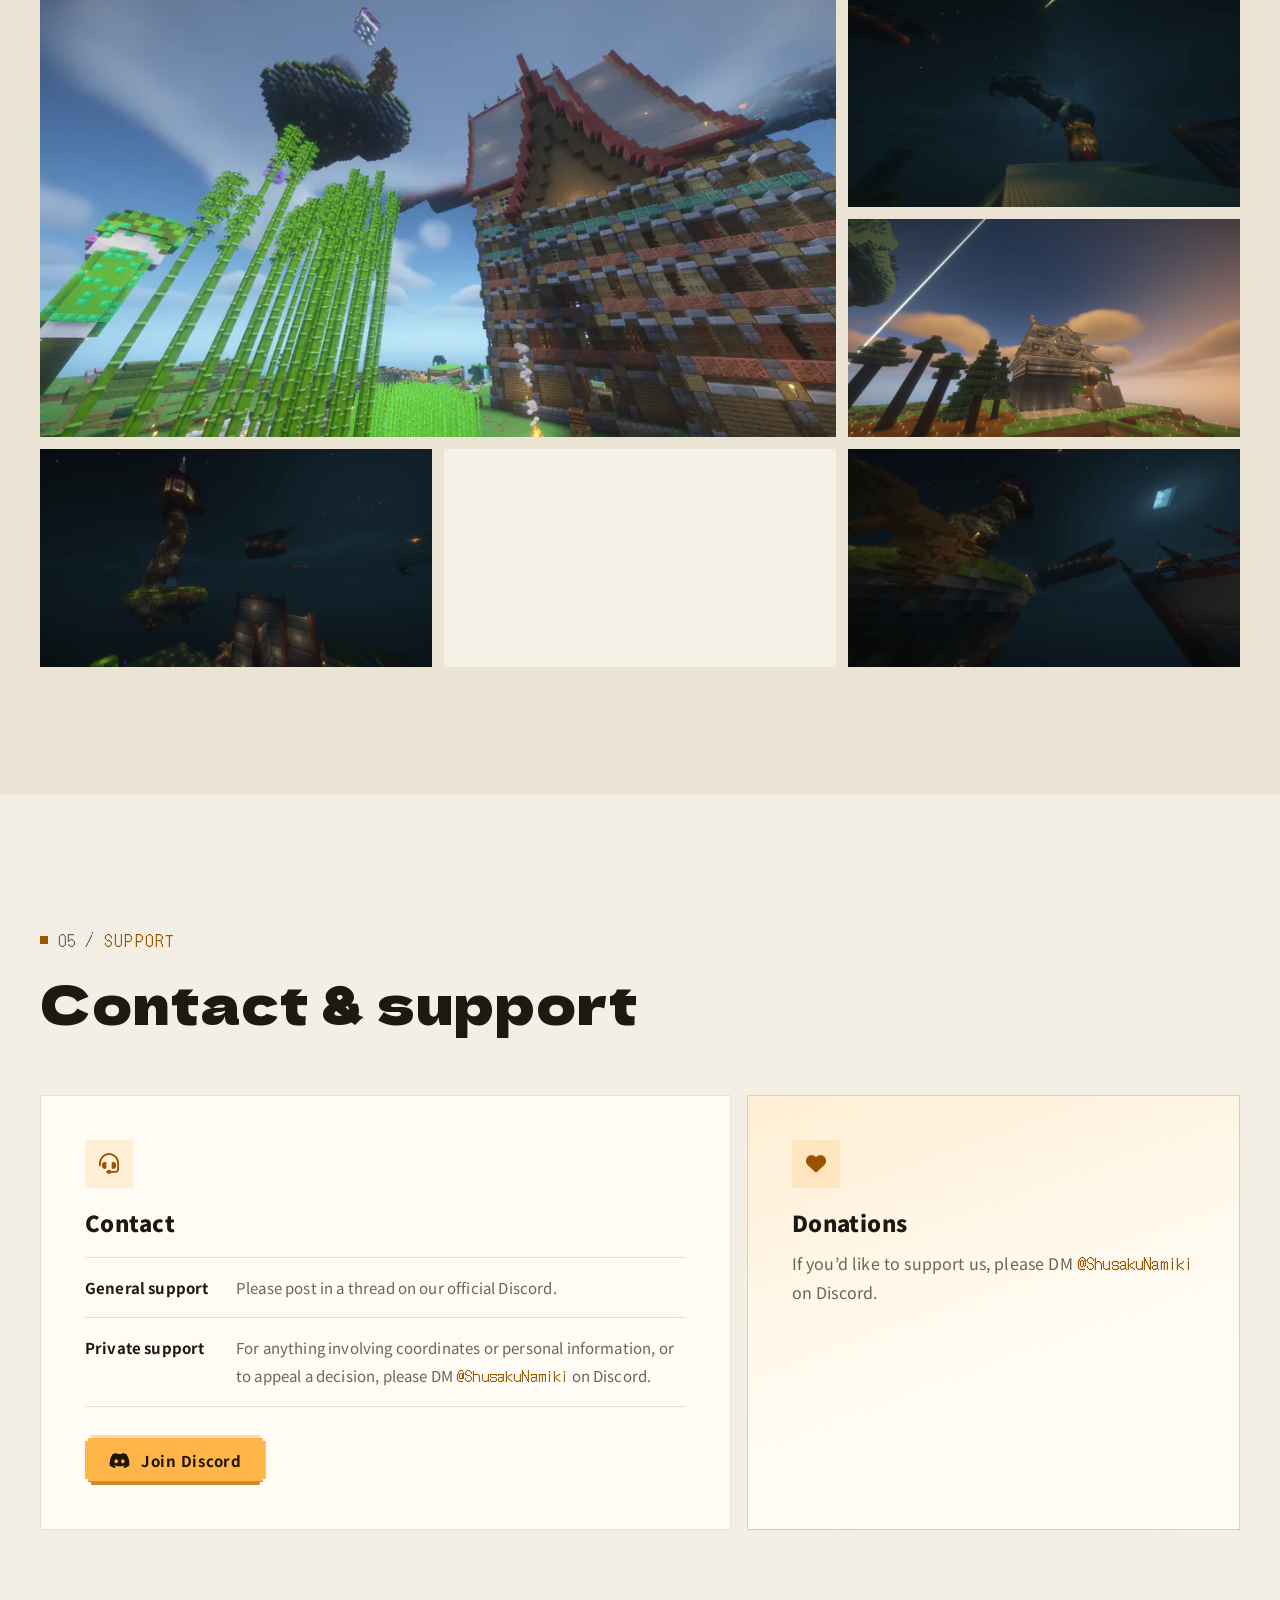
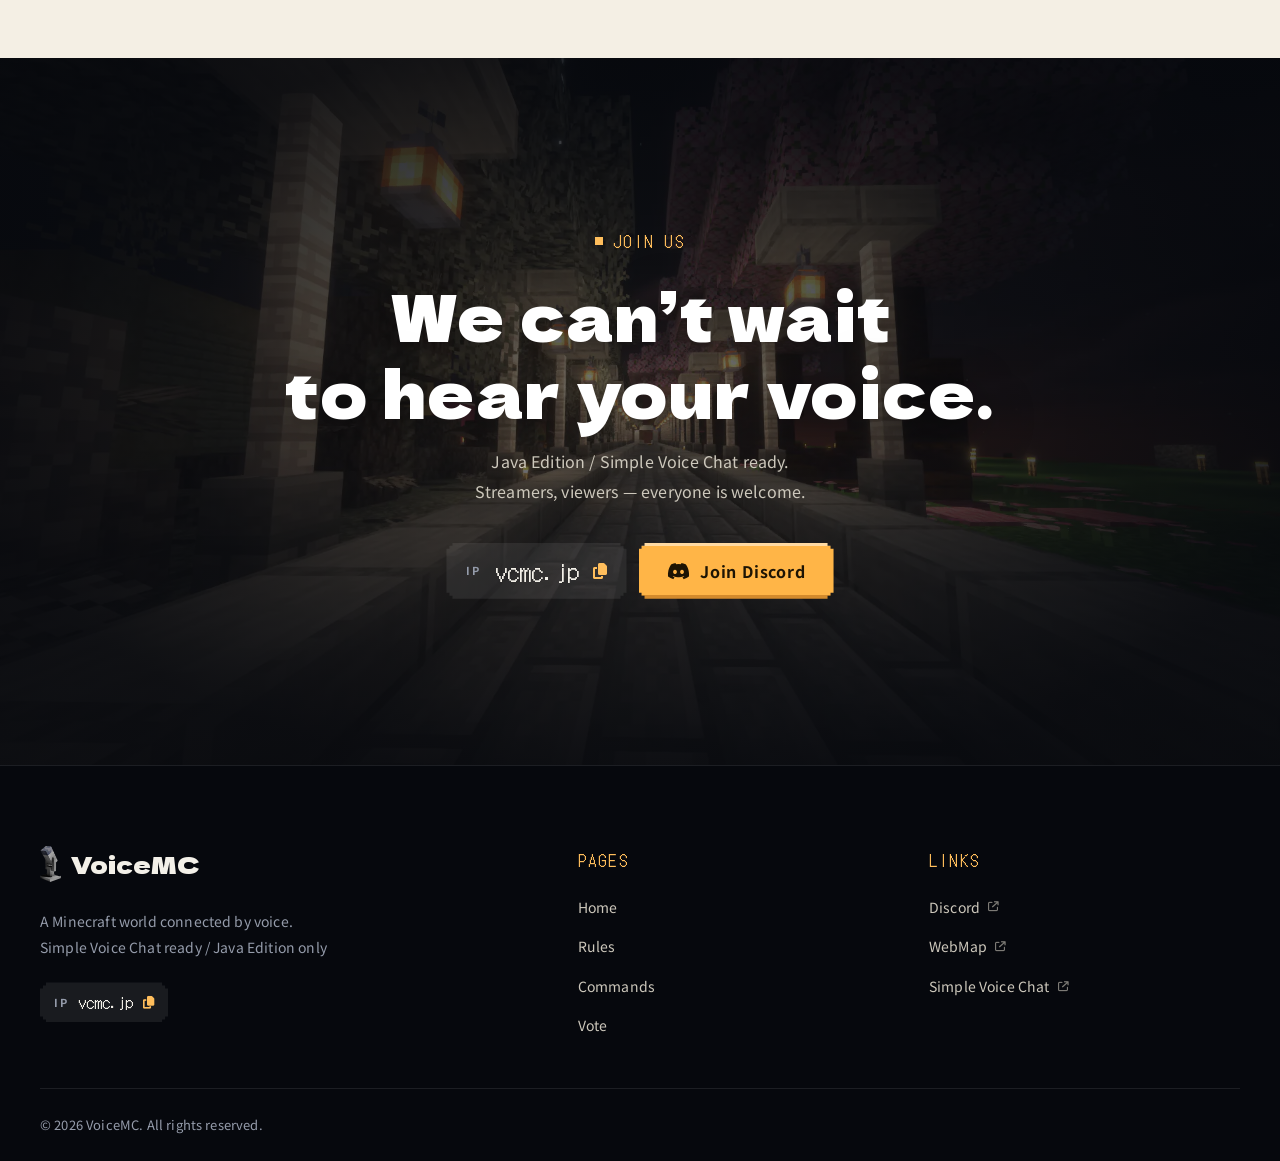
==== commit c1840fb6: "Add Cloudflare 2FA verification file and meta tag" ====
--- a/index.html
+++ b/index.html
@@ -79,6 +79,7 @@
   <link rel="stylesheet" href="style.css" />
   <script src="i18n.js" defer></script>
   <script src="main.js" defer></script>
+  <meta name="cf-2fa-verify" content="zrxlwwlhc2qu07q9">
 </head>
 <body class="has-hero">
   <a class="skip-link" href="#main">本文へスキップ</a>
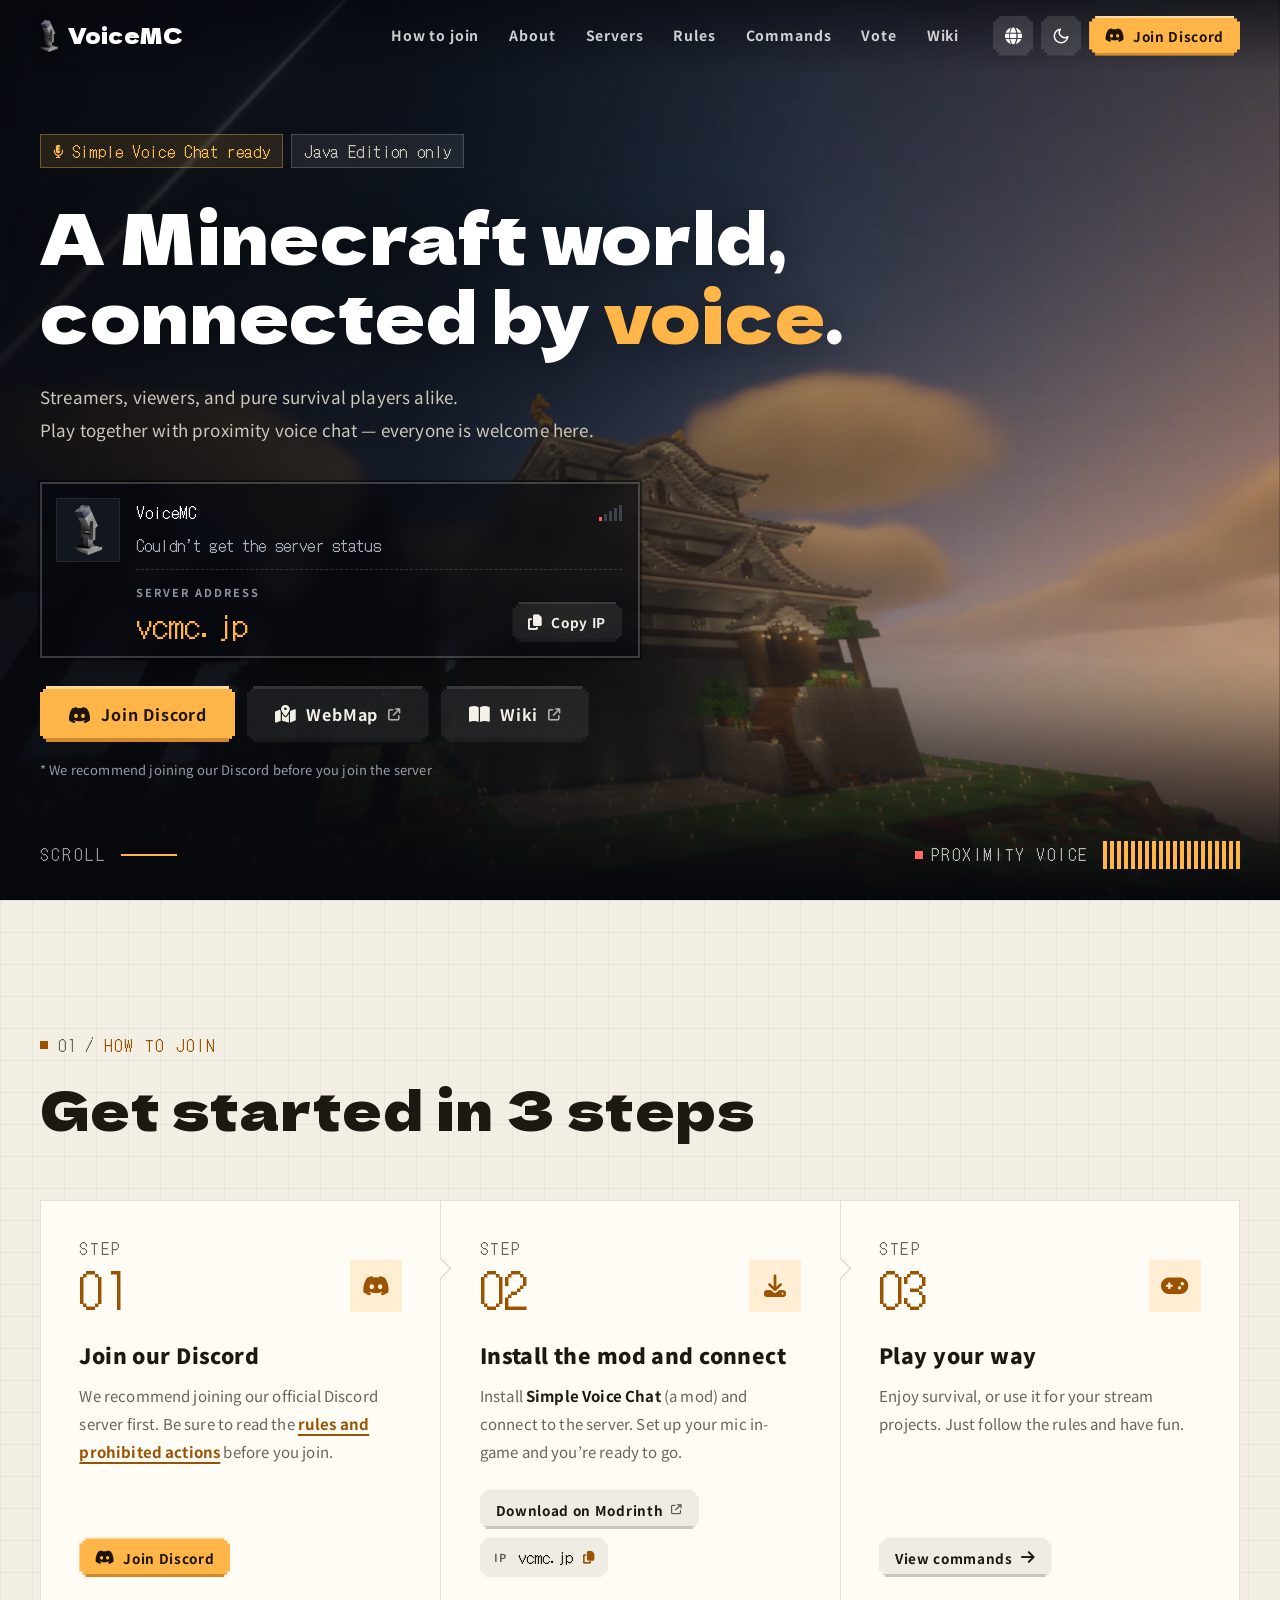
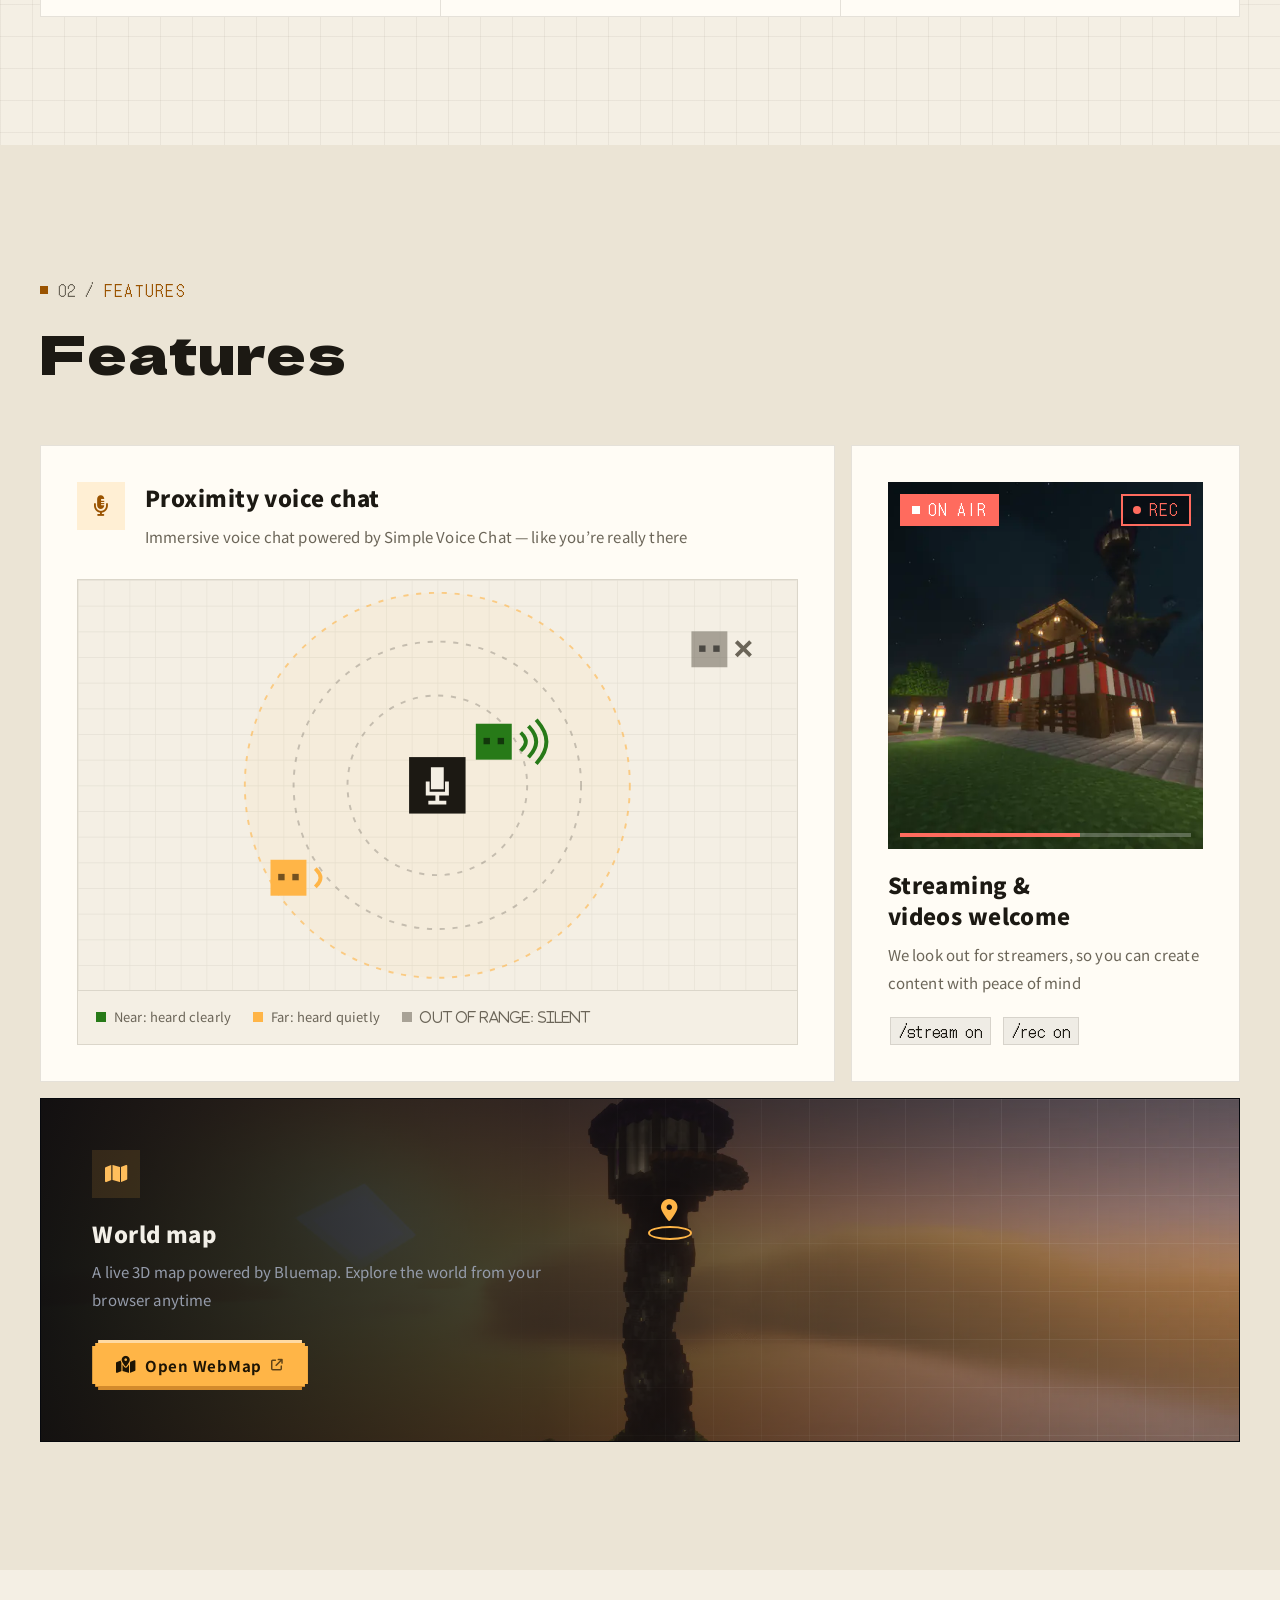
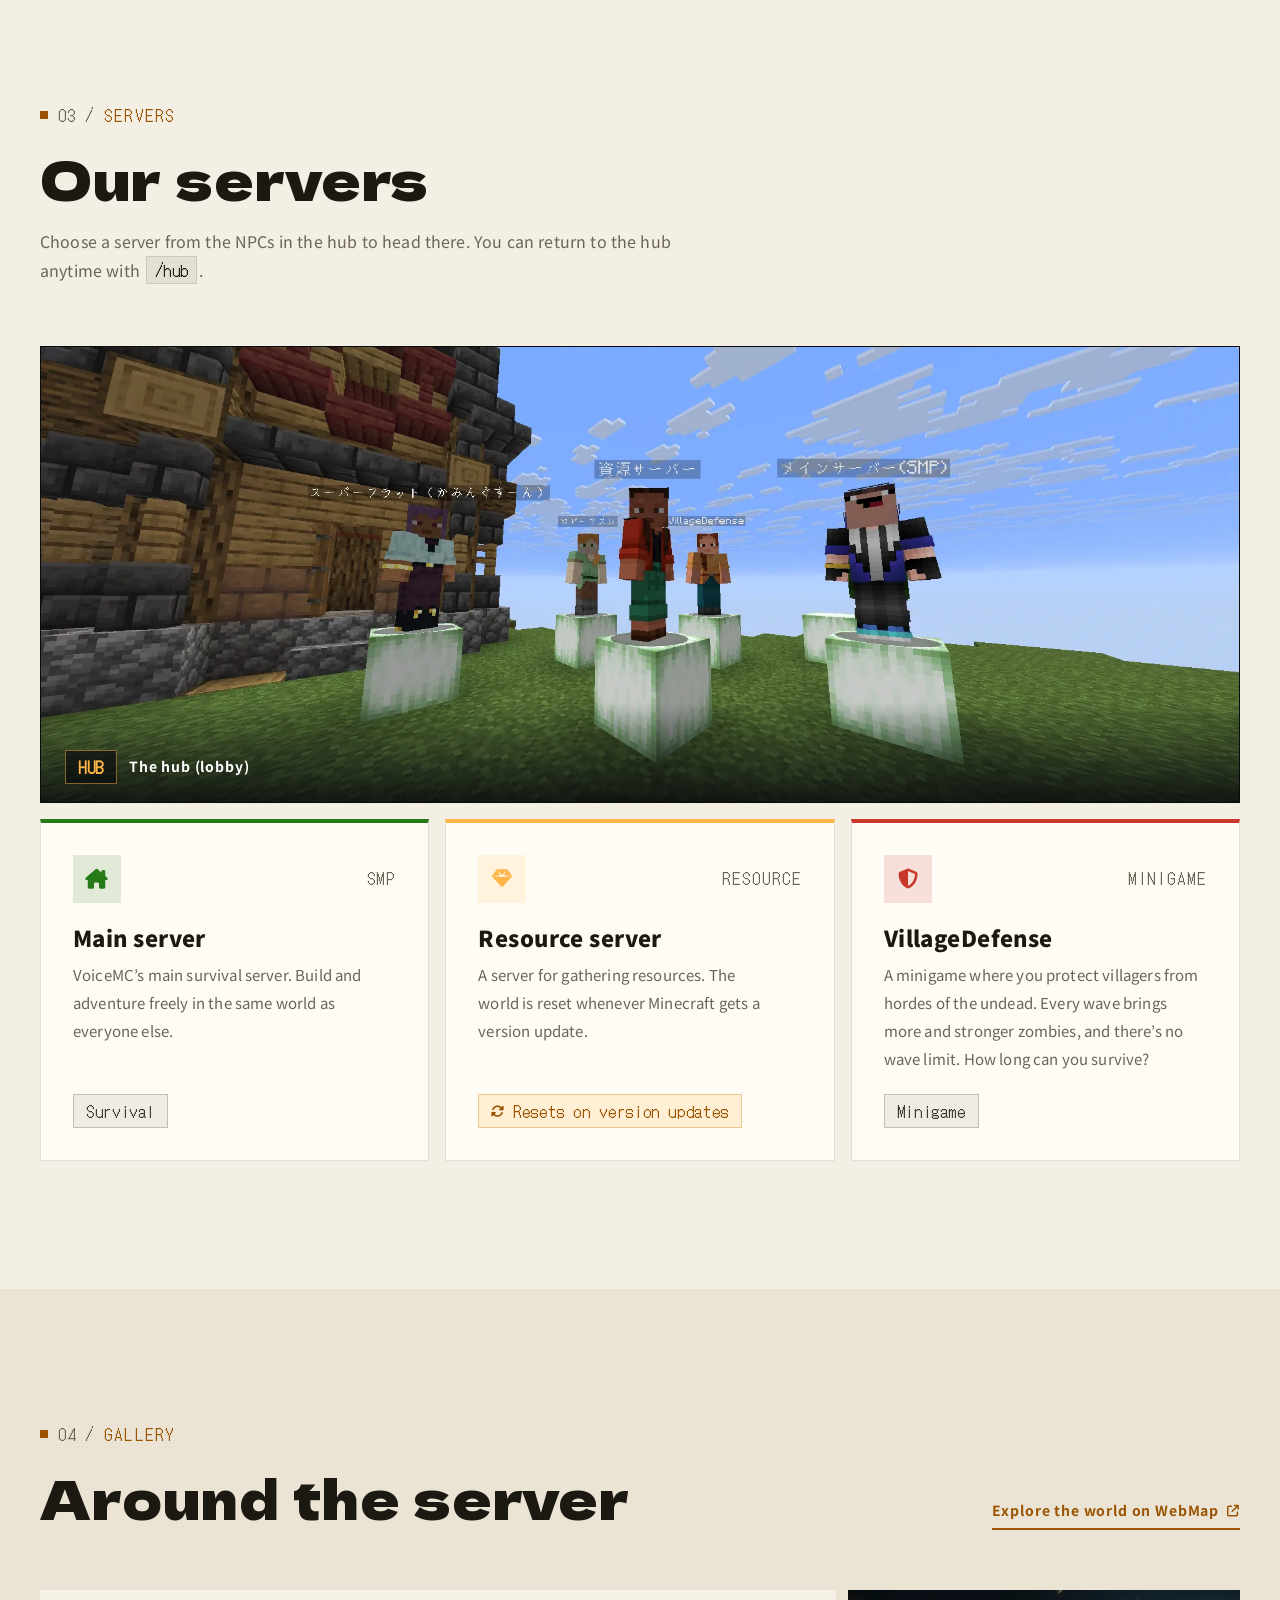
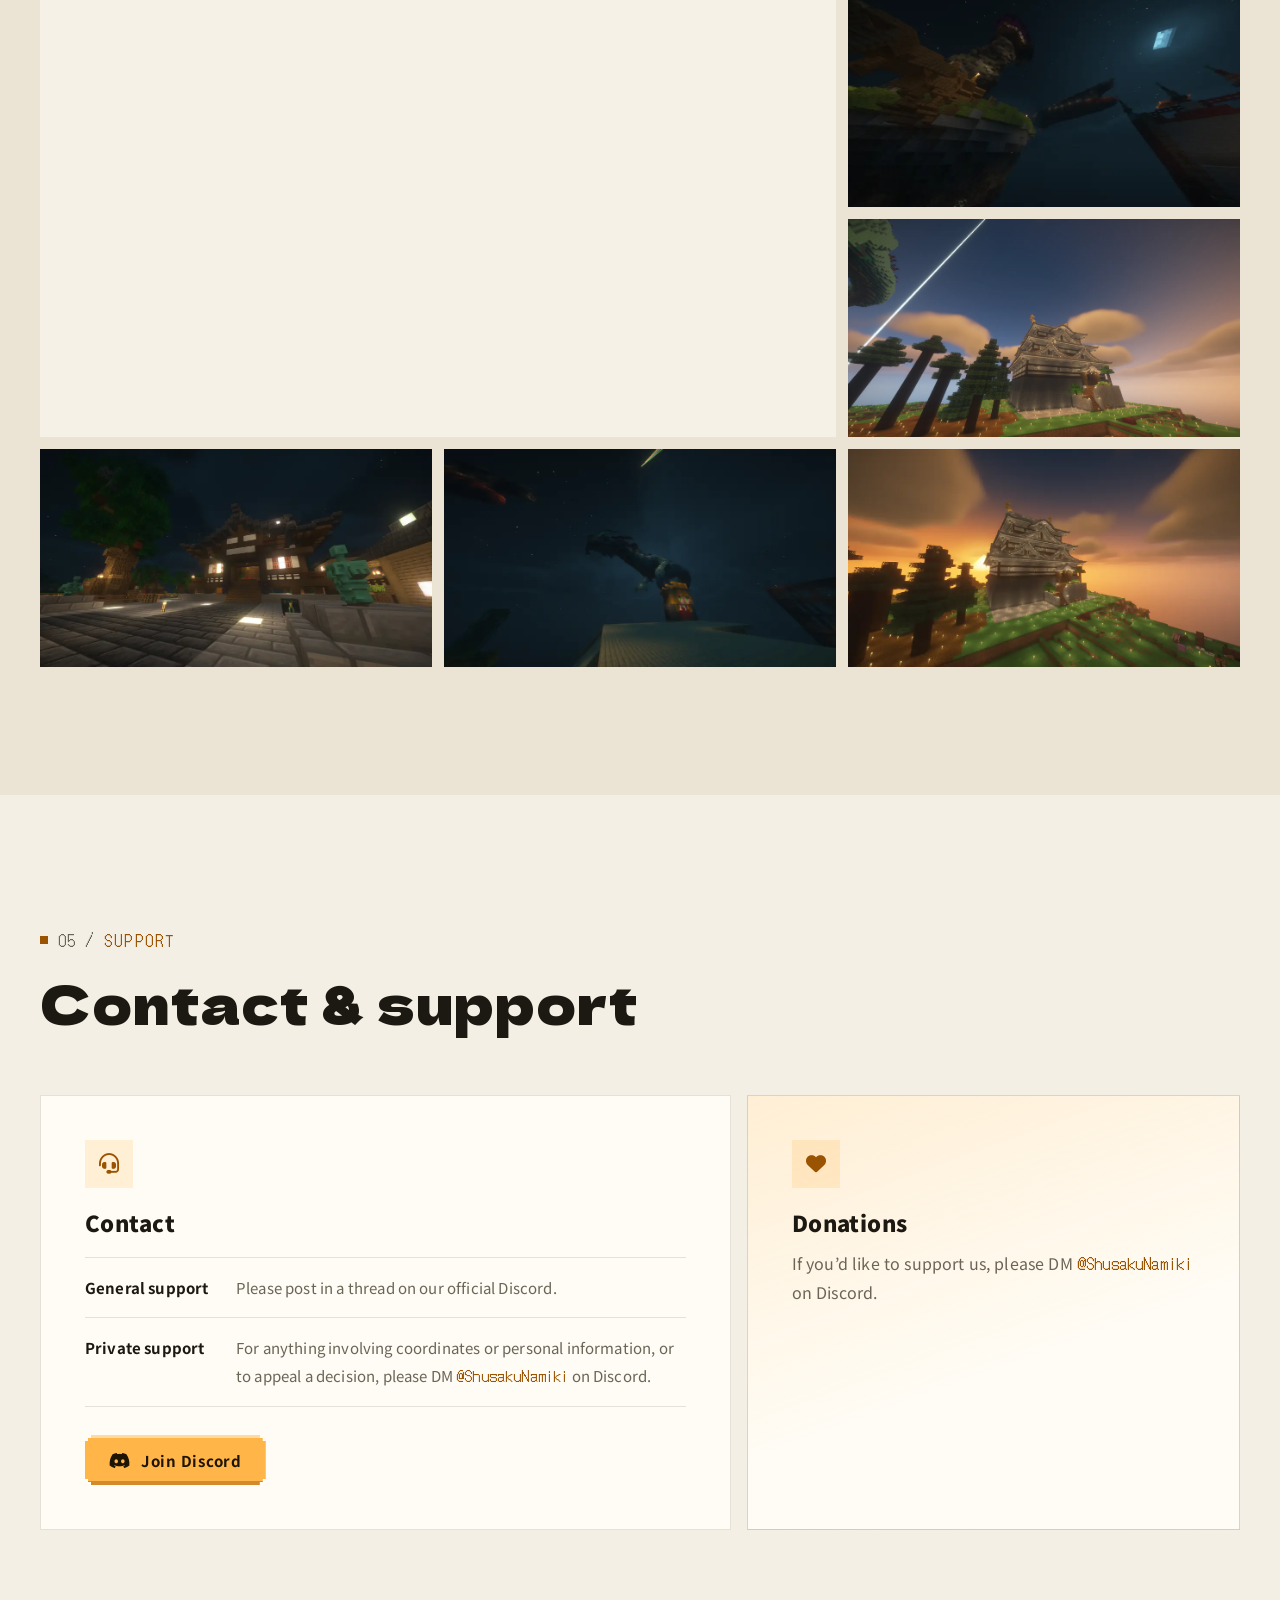
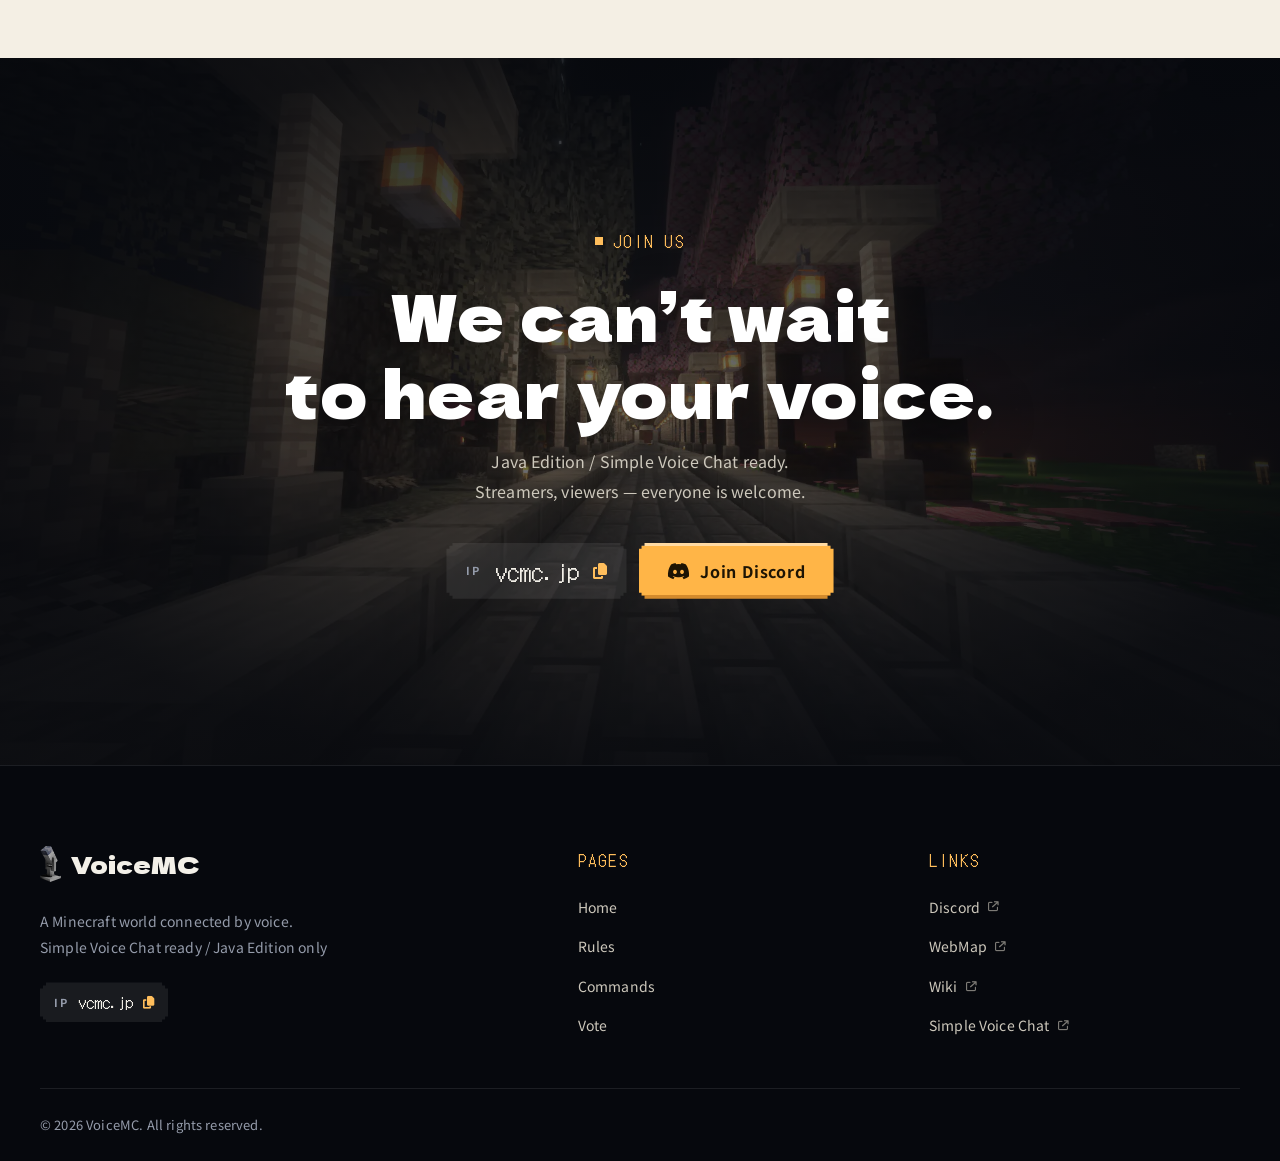
==== commit 12c10829: "Wiki へのリンクを追加（トップのボタン・ヘッダー・フッター）" ====
--- a/index.html
+++ b/index.html
@@ -98,6 +98,7 @@
           <li><a href="rules.html">ルール</a></li>
           <li><a href="commands.html">コマンド</a></li>
           <li><a href="vote.html">投票</a></li>
+          <li><a href="https://wiki.vcmc.jp/" target="_blank" rel="noopener">Wiki</a></li>
           <li class="nav-mobile-cta">
             <a class="btn btn--primary btn--block" href="https://discord.gg/UC7Zgvkps8" target="_blank" rel="noopener"><i class="fa-brands fa-discord" aria-hidden="true"></i>Discordに参加</a>
           </li>
@@ -170,6 +171,7 @@
           <div class="hero-actions">
             <a class="btn btn--primary btn--lg" href="https://discord.gg/UC7Zgvkps8" target="_blank" rel="noopener"><i class="fa-brands fa-discord" aria-hidden="true"></i>Discordに参加</a>
             <a class="btn btn--ghost btn--lg" href="https://map.vcmc.jp/" target="_blank" rel="noopener"><i class="fa-solid fa-map-location-dot" aria-hidden="true"></i>WebMap<i class="fa-solid fa-arrow-up-right-from-square ext" aria-hidden="true"></i></a>
+            <a class="btn btn--ghost btn--lg" href="https://wiki.vcmc.jp/" target="_blank" rel="noopener"><i class="fa-solid fa-book-open" aria-hidden="true"></i>Wiki<i class="fa-solid fa-arrow-up-right-from-square ext" aria-hidden="true"></i></a>
           </div>
           <p class="hero-note">※ サーバーへの参加にはDiscordへの加入を推奨しています</p>
         </div>
@@ -476,6 +478,7 @@
           <ul>
             <li><a href="https://discord.gg/UC7Zgvkps8" target="_blank" rel="noopener">Discord<i class="fa-solid fa-arrow-up-right-from-square" aria-hidden="true"></i></a></li>
             <li><a href="https://map.vcmc.jp/" target="_blank" rel="noopener">WebMap<i class="fa-solid fa-arrow-up-right-from-square" aria-hidden="true"></i></a></li>
+            <li><a href="https://wiki.vcmc.jp/" target="_blank" rel="noopener">Wiki<i class="fa-solid fa-arrow-up-right-from-square" aria-hidden="true"></i></a></li>
             <li><a href="https://modrinth.com/plugin/simple-voice-chat" target="_blank" rel="noopener">Simple Voice Chat<i class="fa-solid fa-arrow-up-right-from-square" aria-hidden="true"></i></a></li>
           </ul>
         </nav>
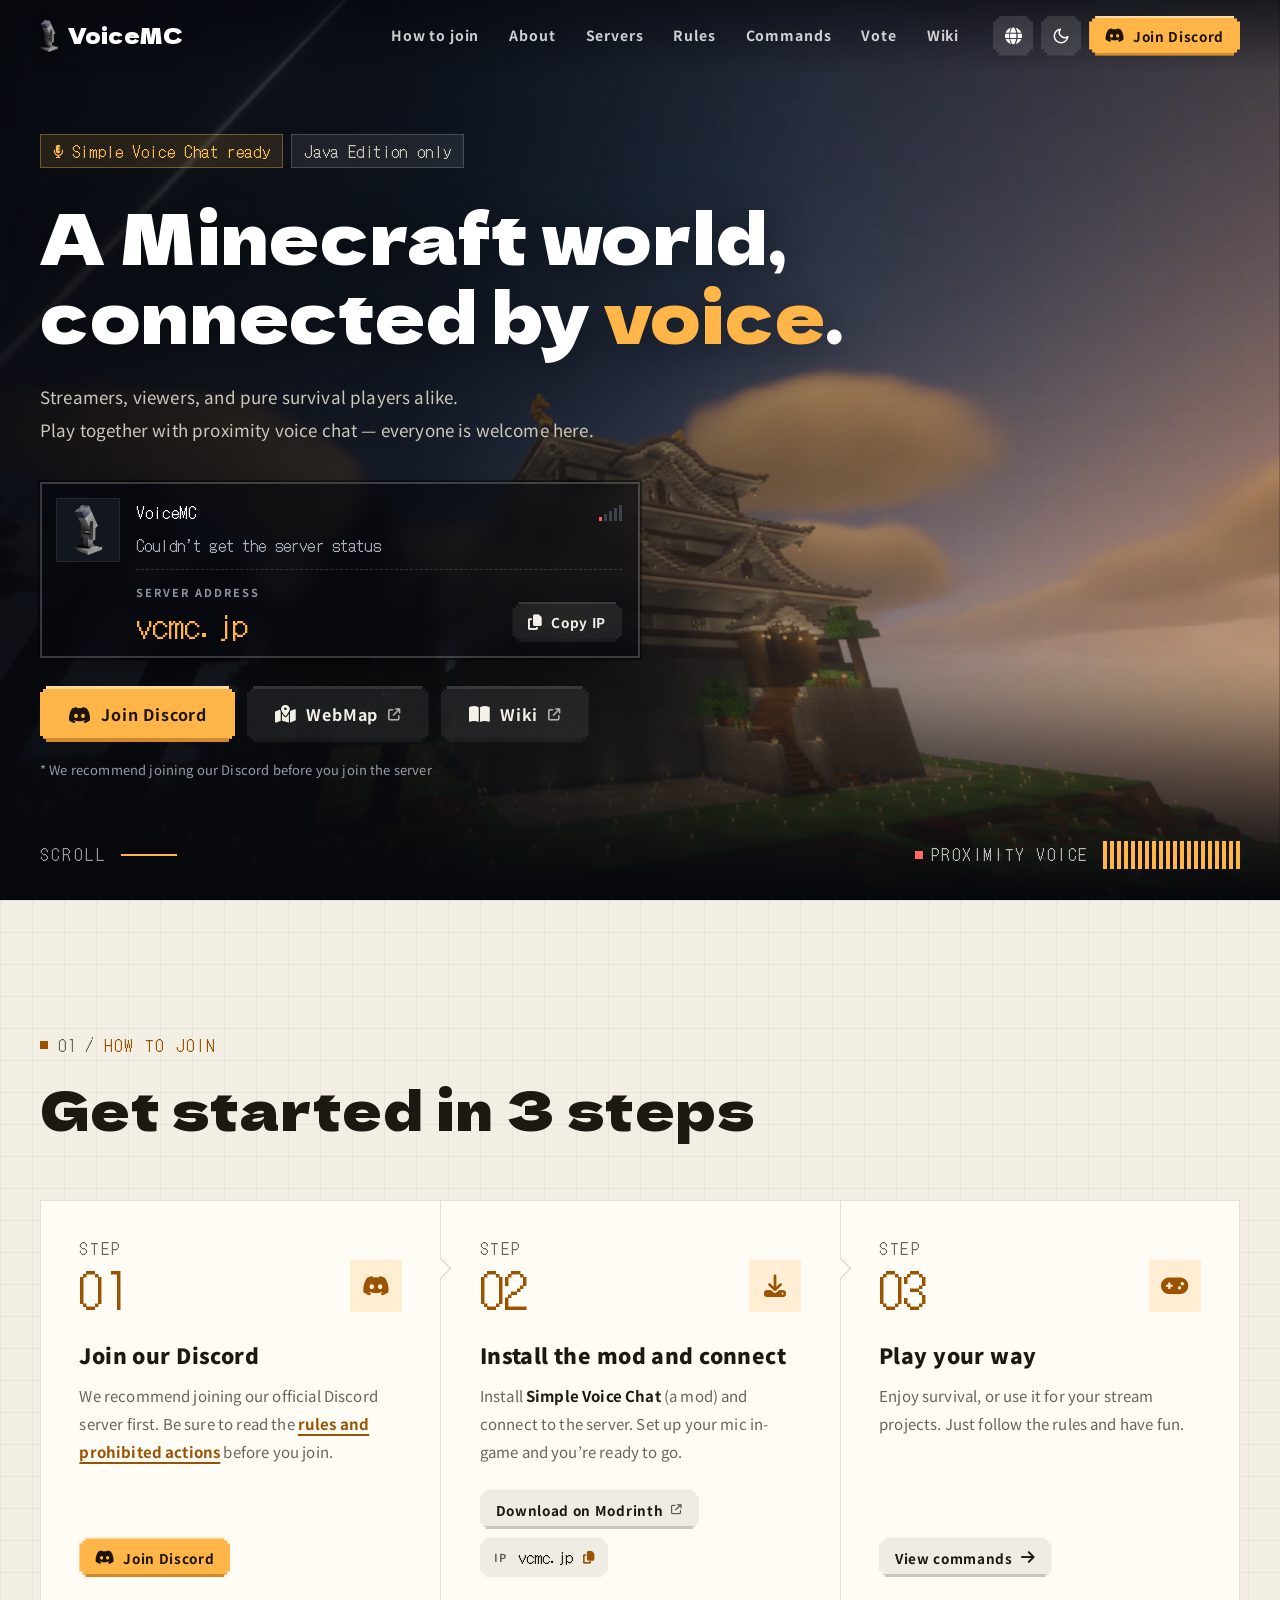
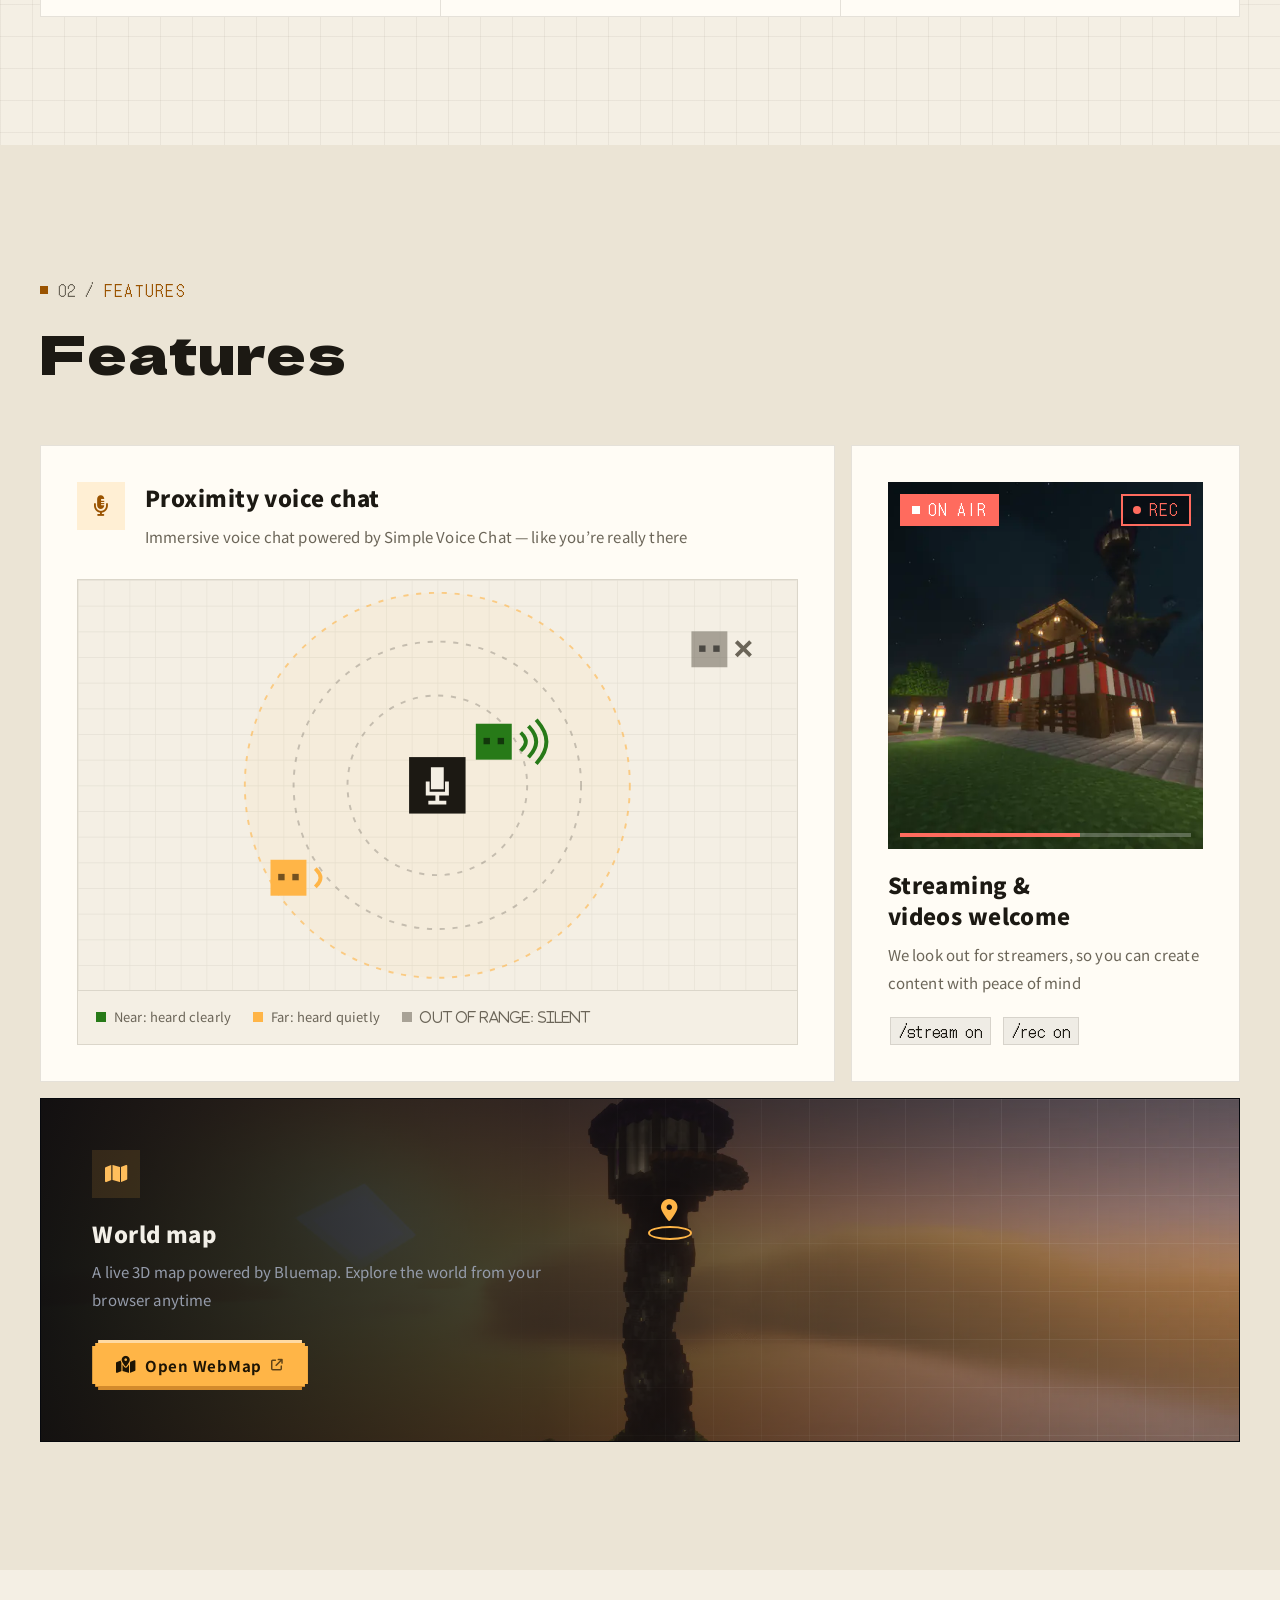
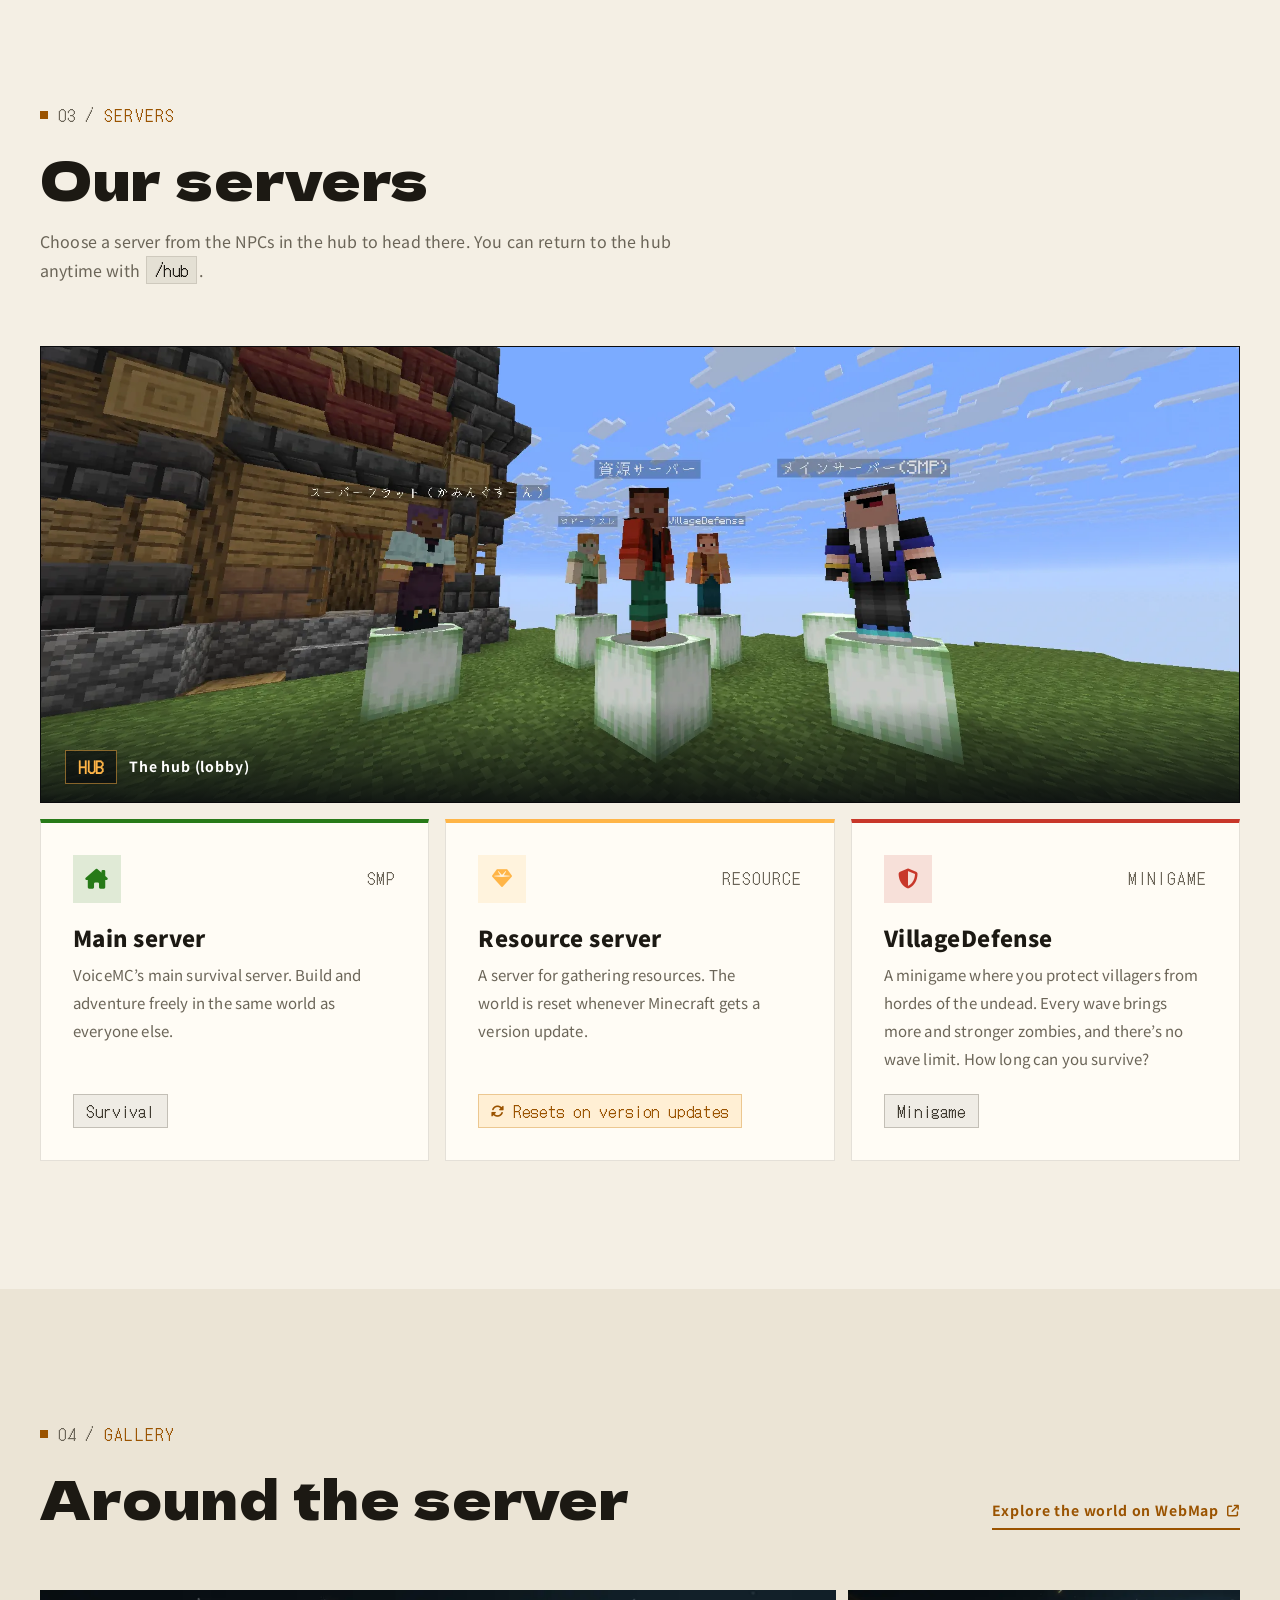
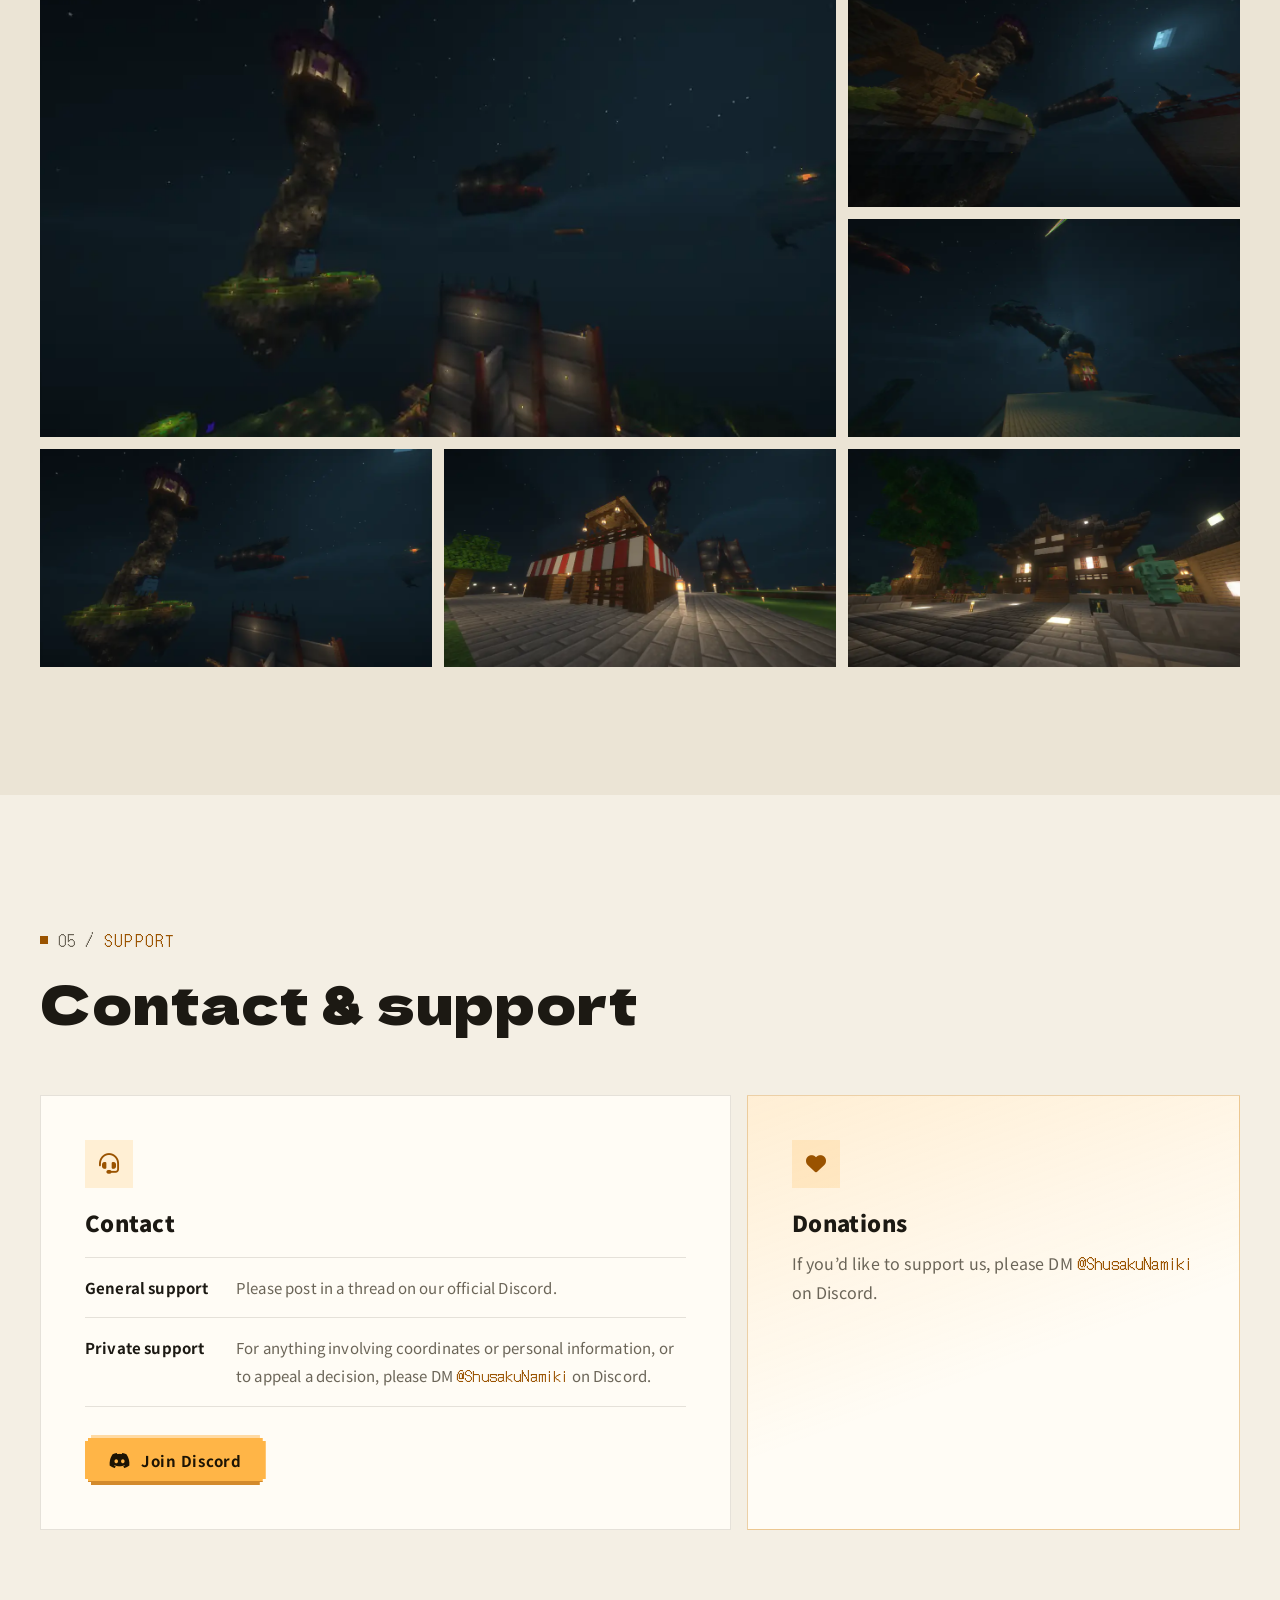
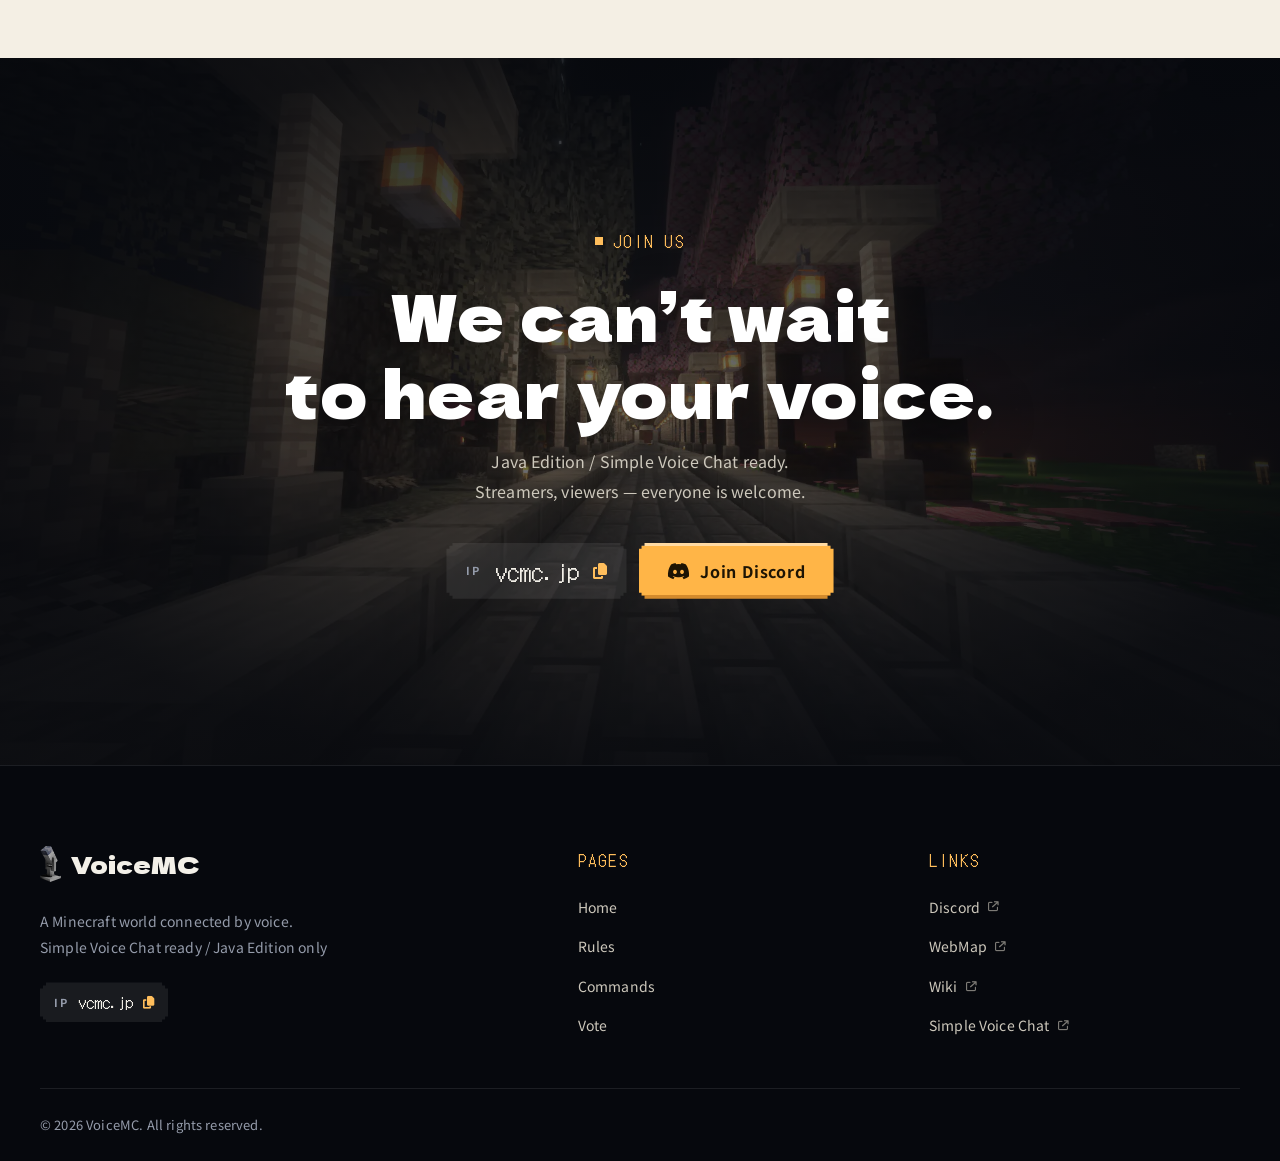
==== commit 96cc4835: "トップのサーバーステータスを、mcsrvstat.us から AutoPlugNext の公開用の口に変更 - 外部のサービスはサーバーの DDoS 対策で弾かれるため、AutoPlugNext が返" ====
--- a/index.html
+++ b/index.html
@@ -523,7 +523,10 @@
   </button>
 
   <script>
-    // ── リアルタイムサーバーステータス（mcsrvstat.us） ──
+    // ── リアルタイムサーバーステータス（AutoPlugNext の公開用の口） ──
+    // AutoPlugNext が返す { online, players, max } を、Cloudflare Tunnel の公開ホスト名から読む。
+    // 管理画面とは別の名前なので、ここに書いても管理画面の場所は分からない（管理画面のアドレスは書かないこと）
+    const STATUS_URL = 'https://status.vcmc.jp/status';
     const t = (s, v) => window.vcmcT(s, v); // 翻訳（i18n.js）
     const SERVER_VERSION = '26.3'; // 表示するバージョン（サーバー更新時に書き換えてください）
     const statusCard = document.getElementById('status-card');
@@ -532,12 +535,13 @@
 
     async function fetchServerStatus() {
       try {
-        const res = await fetch('https://api.mcsrvstat.us/3/vcmc.jp');
+        const res = await fetch(STATUS_URL, { cache: 'no-store' });
+        if (!res.ok) throw new Error(String(res.status));
         const data = await res.json();
 
         if (data.online) {
-          const online = Number(data.players?.online ?? 0);
-          const max = Number(data.players?.max ?? 0);
+          const online = Number(data.players ?? 0);
+          const max = Number(data.max ?? 0);
           statusCard.dataset.state = 'online';
           statusPlayers.textContent = `${online}/${max}`;
           statusPlayers.setAttribute('aria-label', `${t('接続中のプレイヤー')} ${online} / ${max}`);
@@ -554,10 +558,10 @@
       }
     }
 
-    // 翻訳（i18n.js）が終わってから表示する。60秒ごとに自動更新
+    // 翻訳（i18n.js）が終わってから表示する。30 秒ごとに自動更新（AutoPlugNext 側は 5 秒ごとに測り、10 秒ためている）
     document.addEventListener('DOMContentLoaded', () => {
       fetchServerStatus();
-      setInterval(fetchServerStatus, 60_000);
+      setInterval(fetchServerStatus, 30_000);
     });
 
     // ── ギャラリー ──
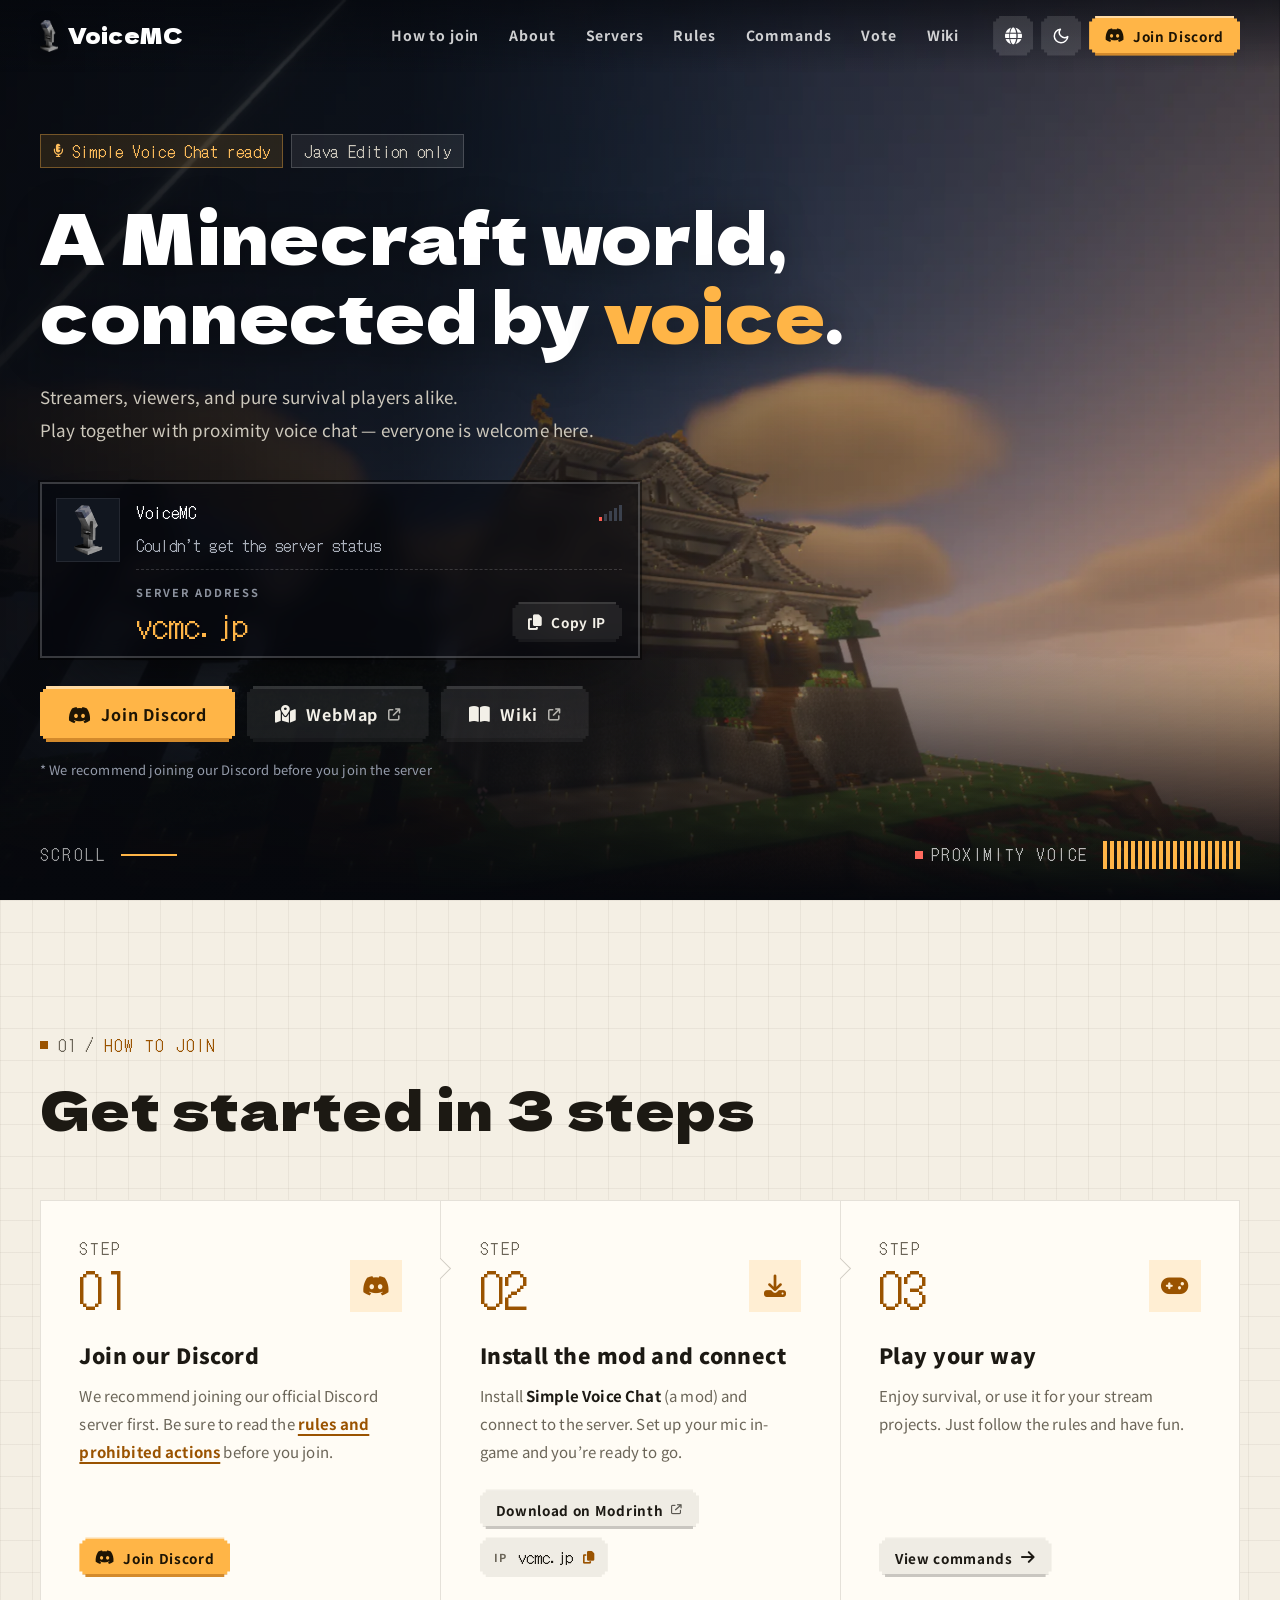
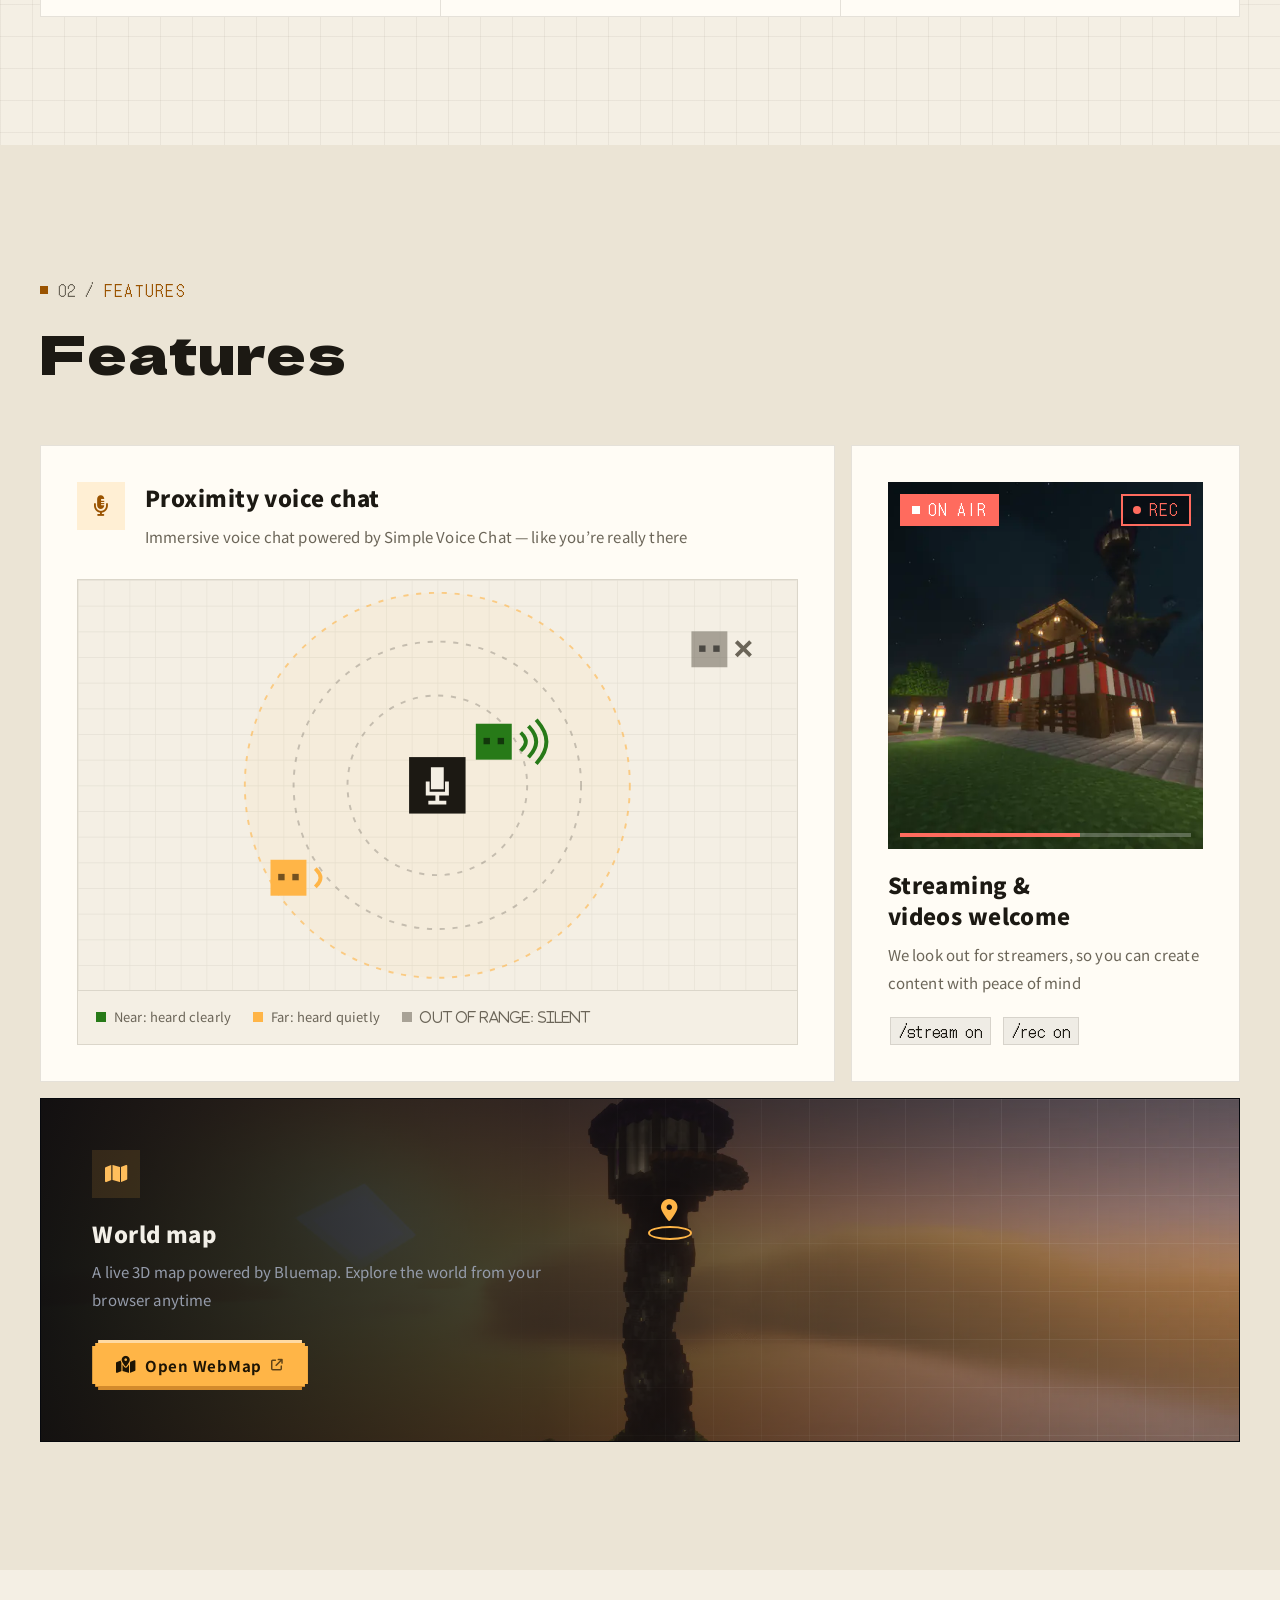
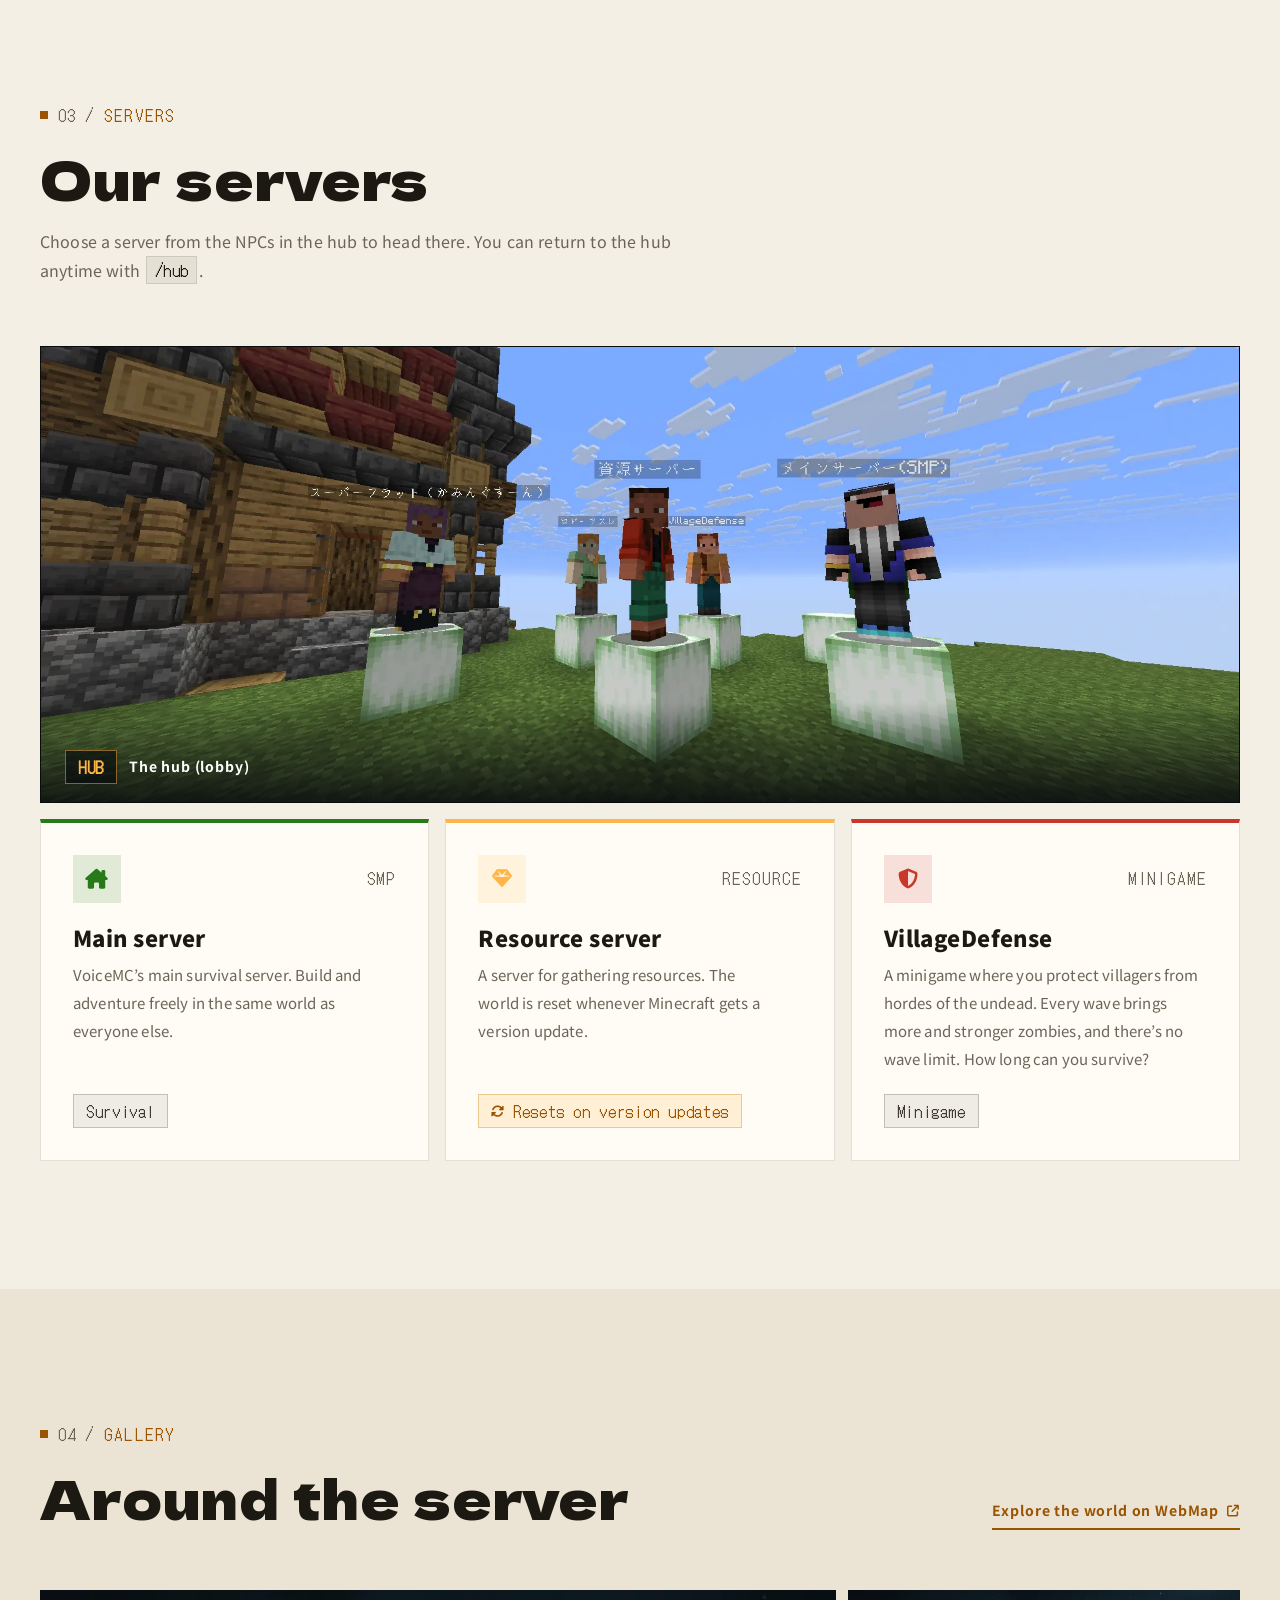
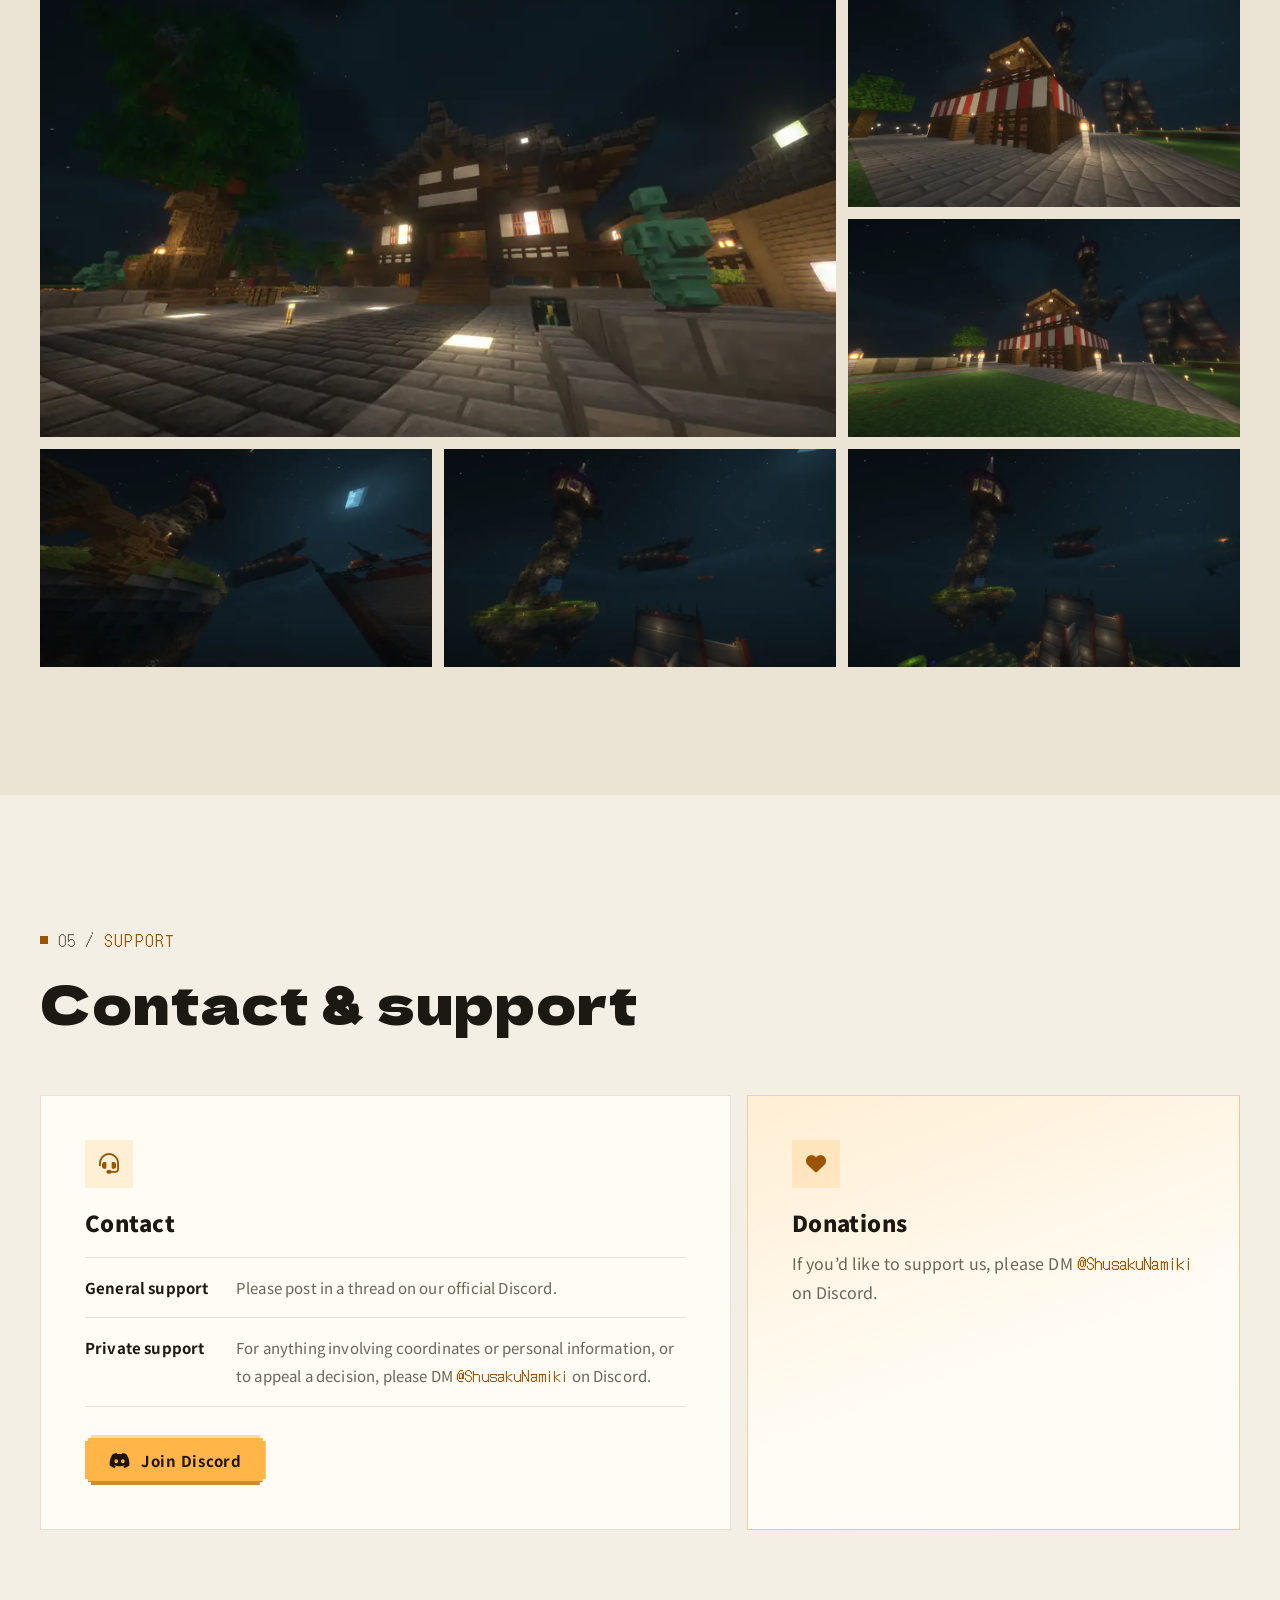
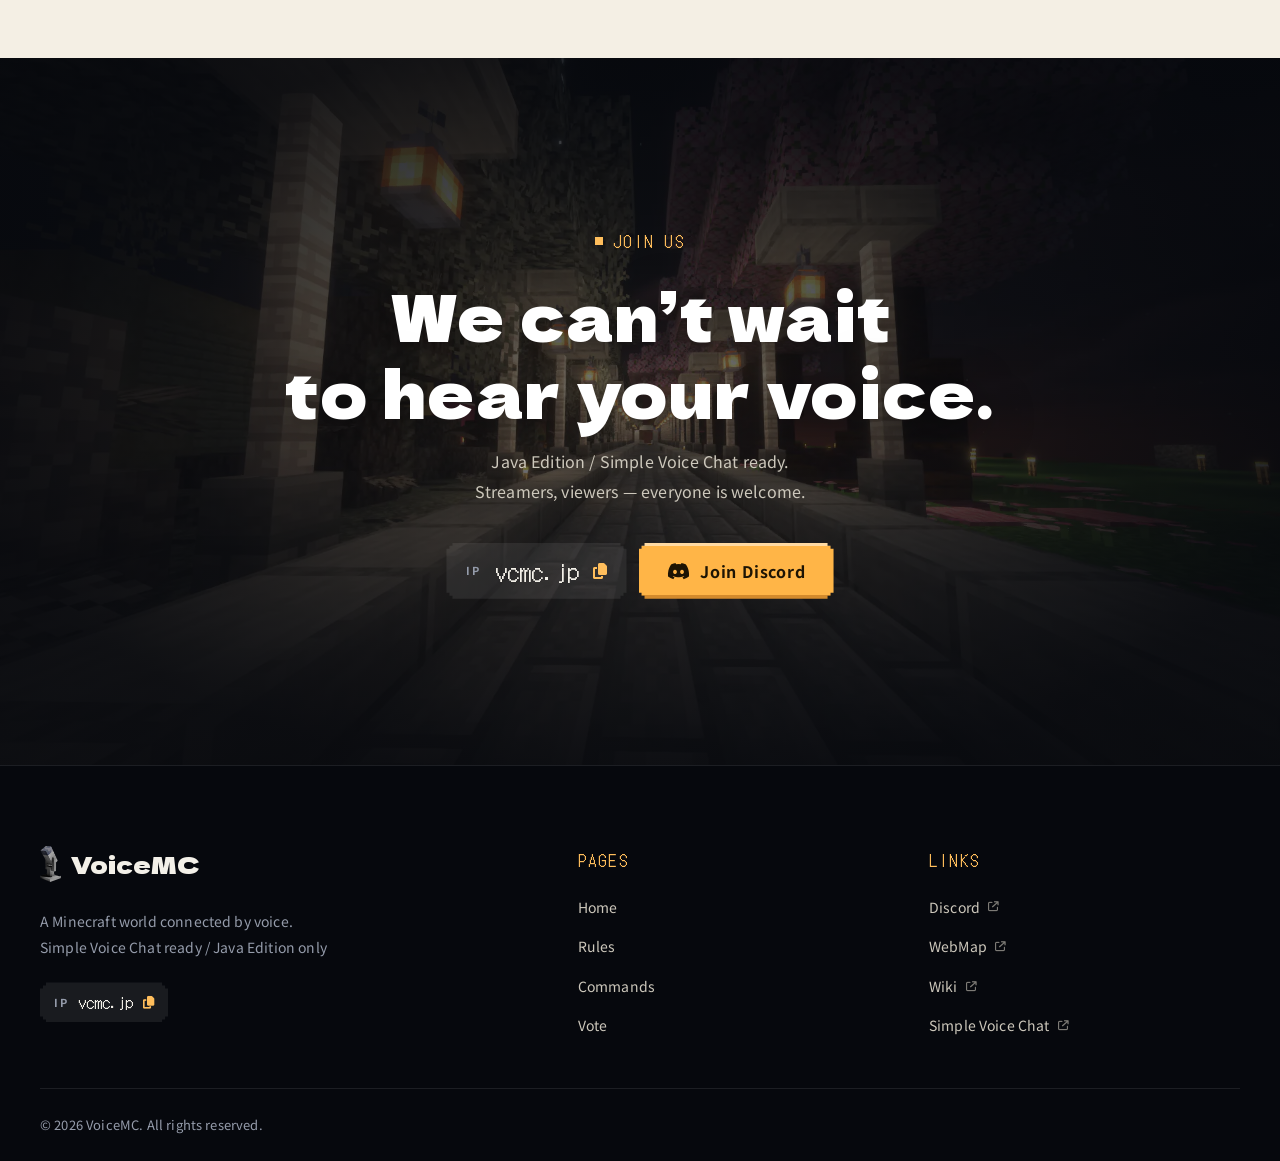
==== commit 82633e97: "feat: サーバーステータスのバージョンを AutoPlugNext に合わせる - status.vcmc.jp/status の version（管理しているサーバーの Minecraft の版" ====
--- a/index.html
+++ b/index.html
@@ -524,11 +524,15 @@
 
   <script>
     // ── リアルタイムサーバーステータス（AutoPlugNext の公開用の口） ──
-    // AutoPlugNext が返す { online, players, max } を、Cloudflare Tunnel の公開ホスト名から読む。
+    // AutoPlugNext が返す { online, players, max, version } を、Cloudflare Tunnel の公開ホスト名から読む。
     // 管理画面とは別の名前なので、ここに書いても管理画面の場所は分からない（管理画面のアドレスは書かないこと）
     const STATUS_URL = 'https://status.vcmc.jp/status';
     const t = (s, v) => window.vcmcT(s, v); // 翻訳（i18n.js）
-    const SERVER_VERSION = '26.3'; // 表示するバージョン（サーバー更新時に書き換えてください）
+    // バージョンは AutoPlugNext が返す version（管理しているサーバーの Minecraft の版）に合わせる。
+    // 古い AutoPlugNext で version が無いときだけ、この値を出す
+    const FALLBACK_VERSION = '26.3';
+    // 画面に出す前に、版に使う文字（英数字・点・ハイフン）以外を取り除く
+    const cleanVersion = (v) => (typeof v === 'string' ? v.replace(/[^0-9A-Za-z.-]/g, '').slice(0, 20) : '');
     const statusCard = document.getElementById('status-card');
     const statusPlayers = document.getElementById('server-players');
     const statusText = document.getElementById('server-status');
@@ -545,7 +549,8 @@
           statusCard.dataset.state = 'online';
           statusPlayers.textContent = `${online}/${max}`;
           statusPlayers.setAttribute('aria-label', `${t('接続中のプレイヤー')} ${online} / ${max}`);
-          statusText.innerHTML = `<span class="ok">● ${t('オンライン')}</span>　${t('バージョン')} ${SERVER_VERSION}`;
+          const version = cleanVersion(data.version) || FALLBACK_VERSION;
+          statusText.innerHTML = `<span class="ok">● ${t('オンライン')}</span>　${t('バージョン')} ${version}`;
         } else {
           statusCard.dataset.state = 'offline';
           statusPlayers.textContent = '';
